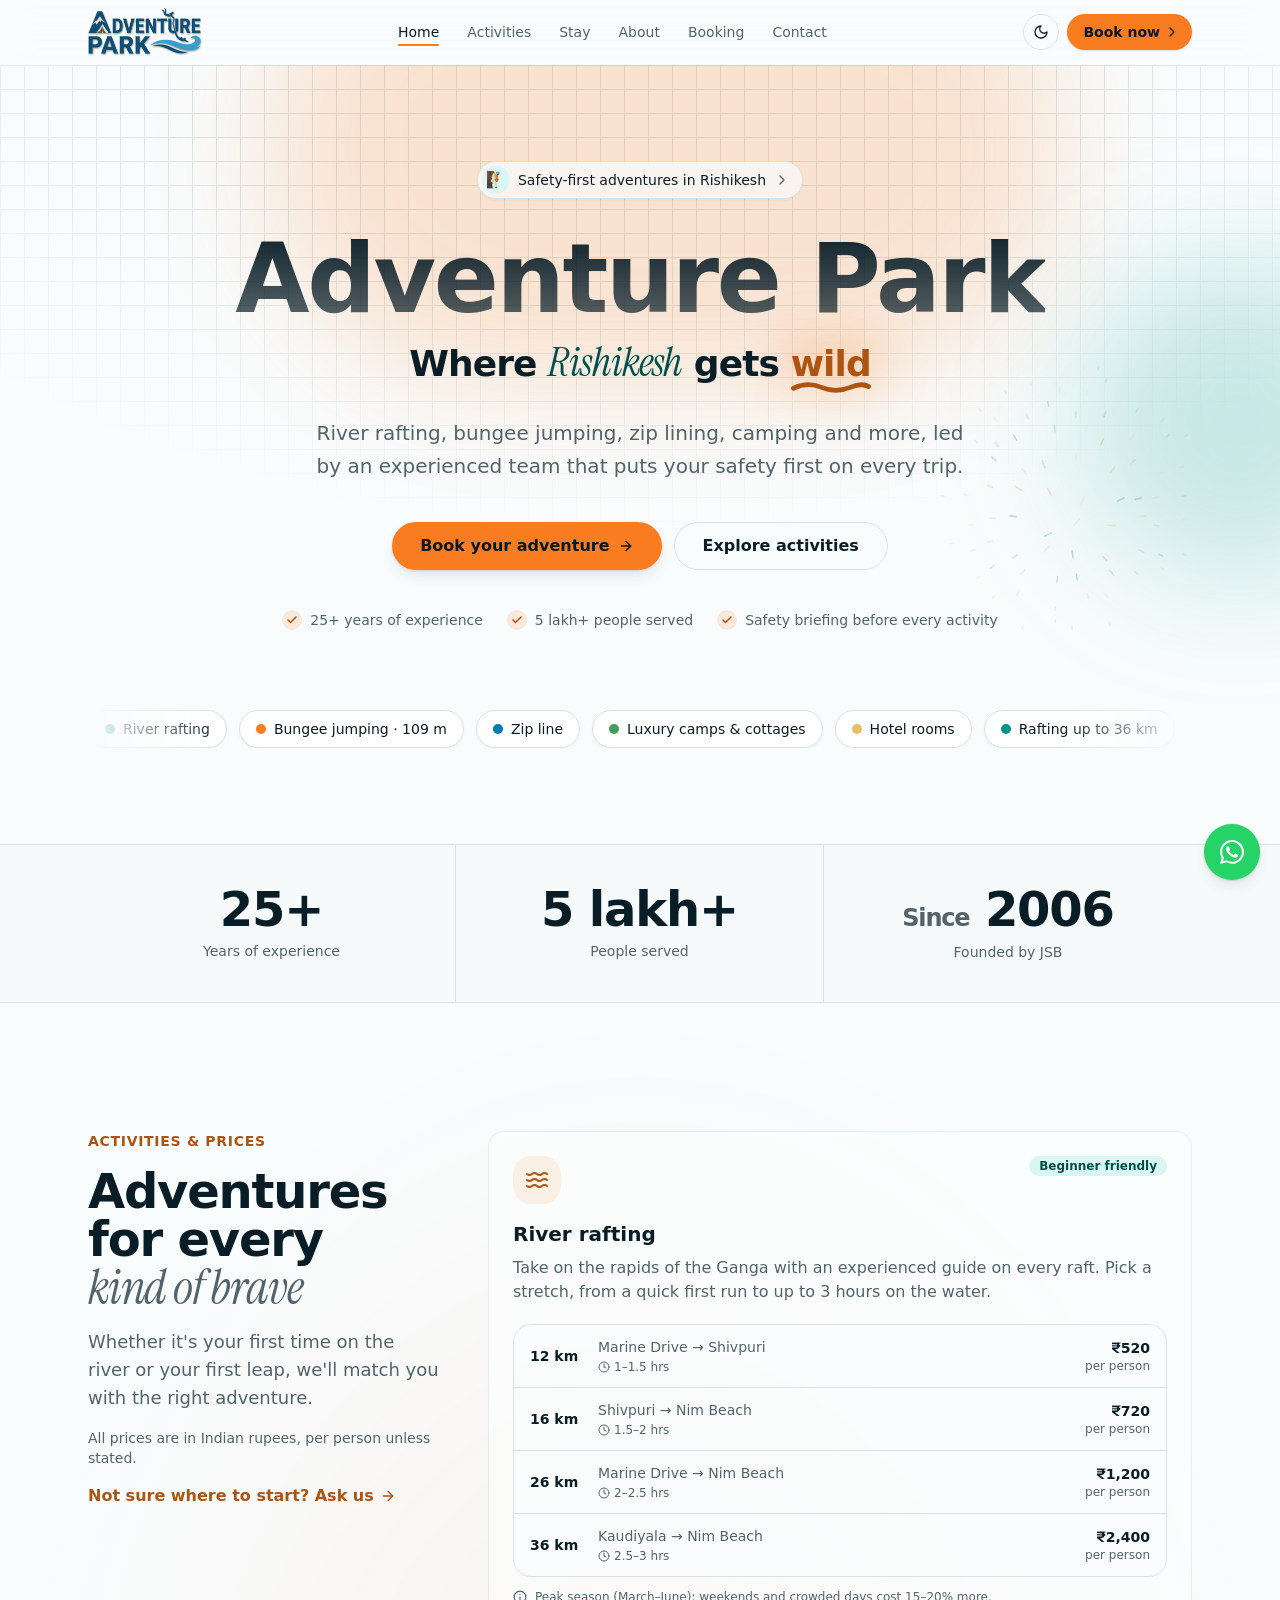
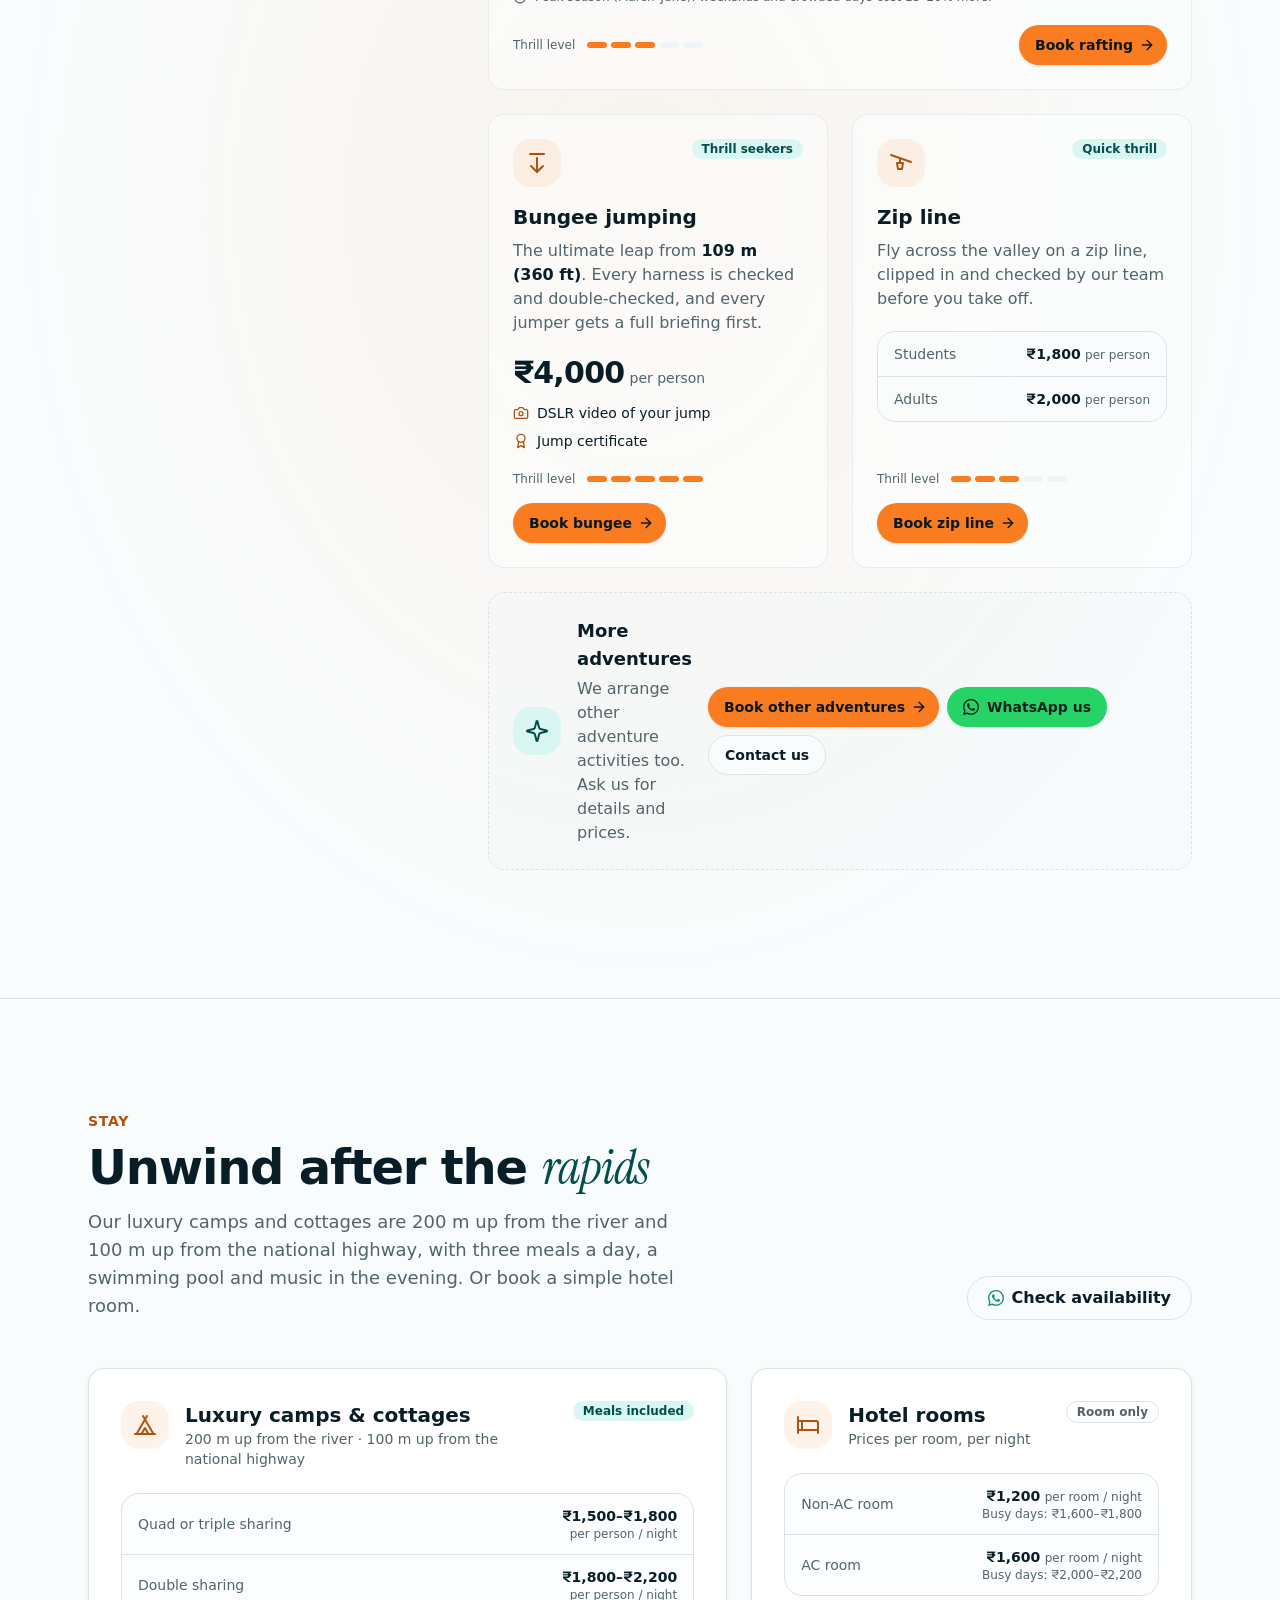
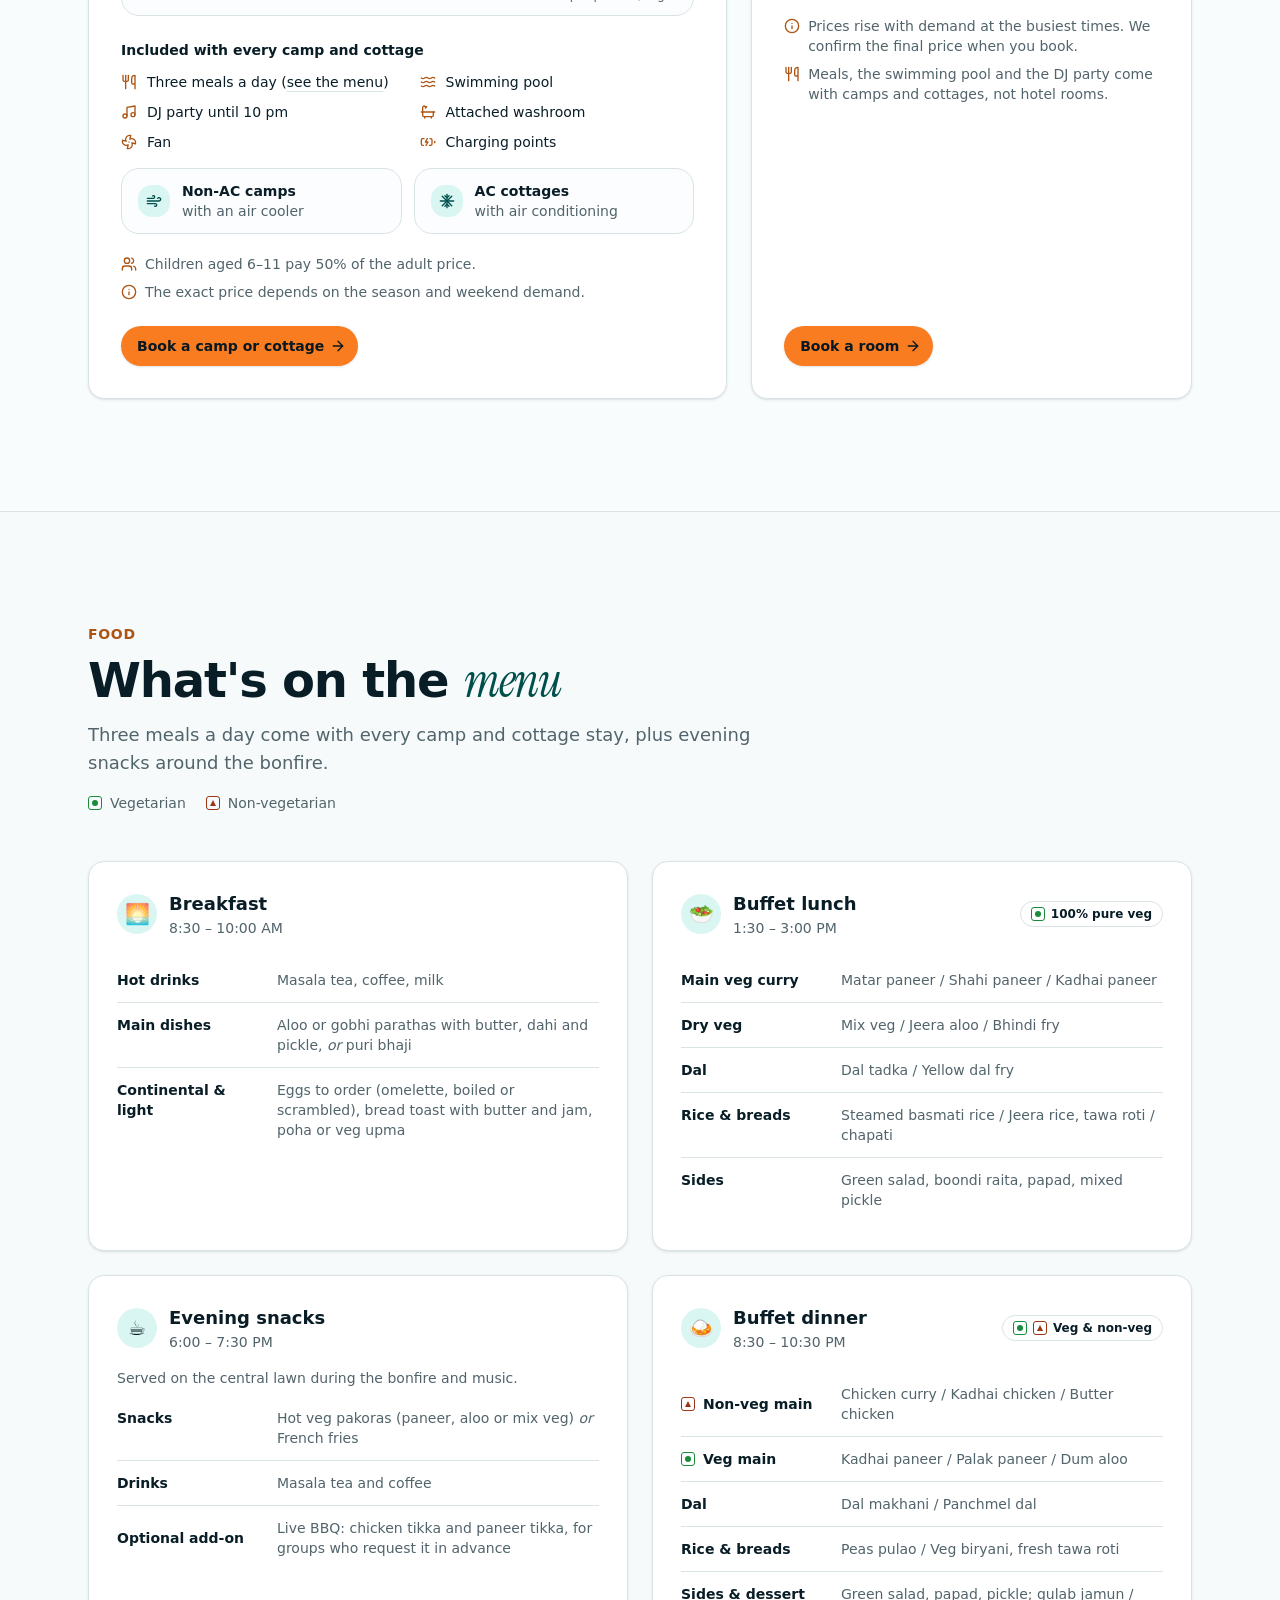
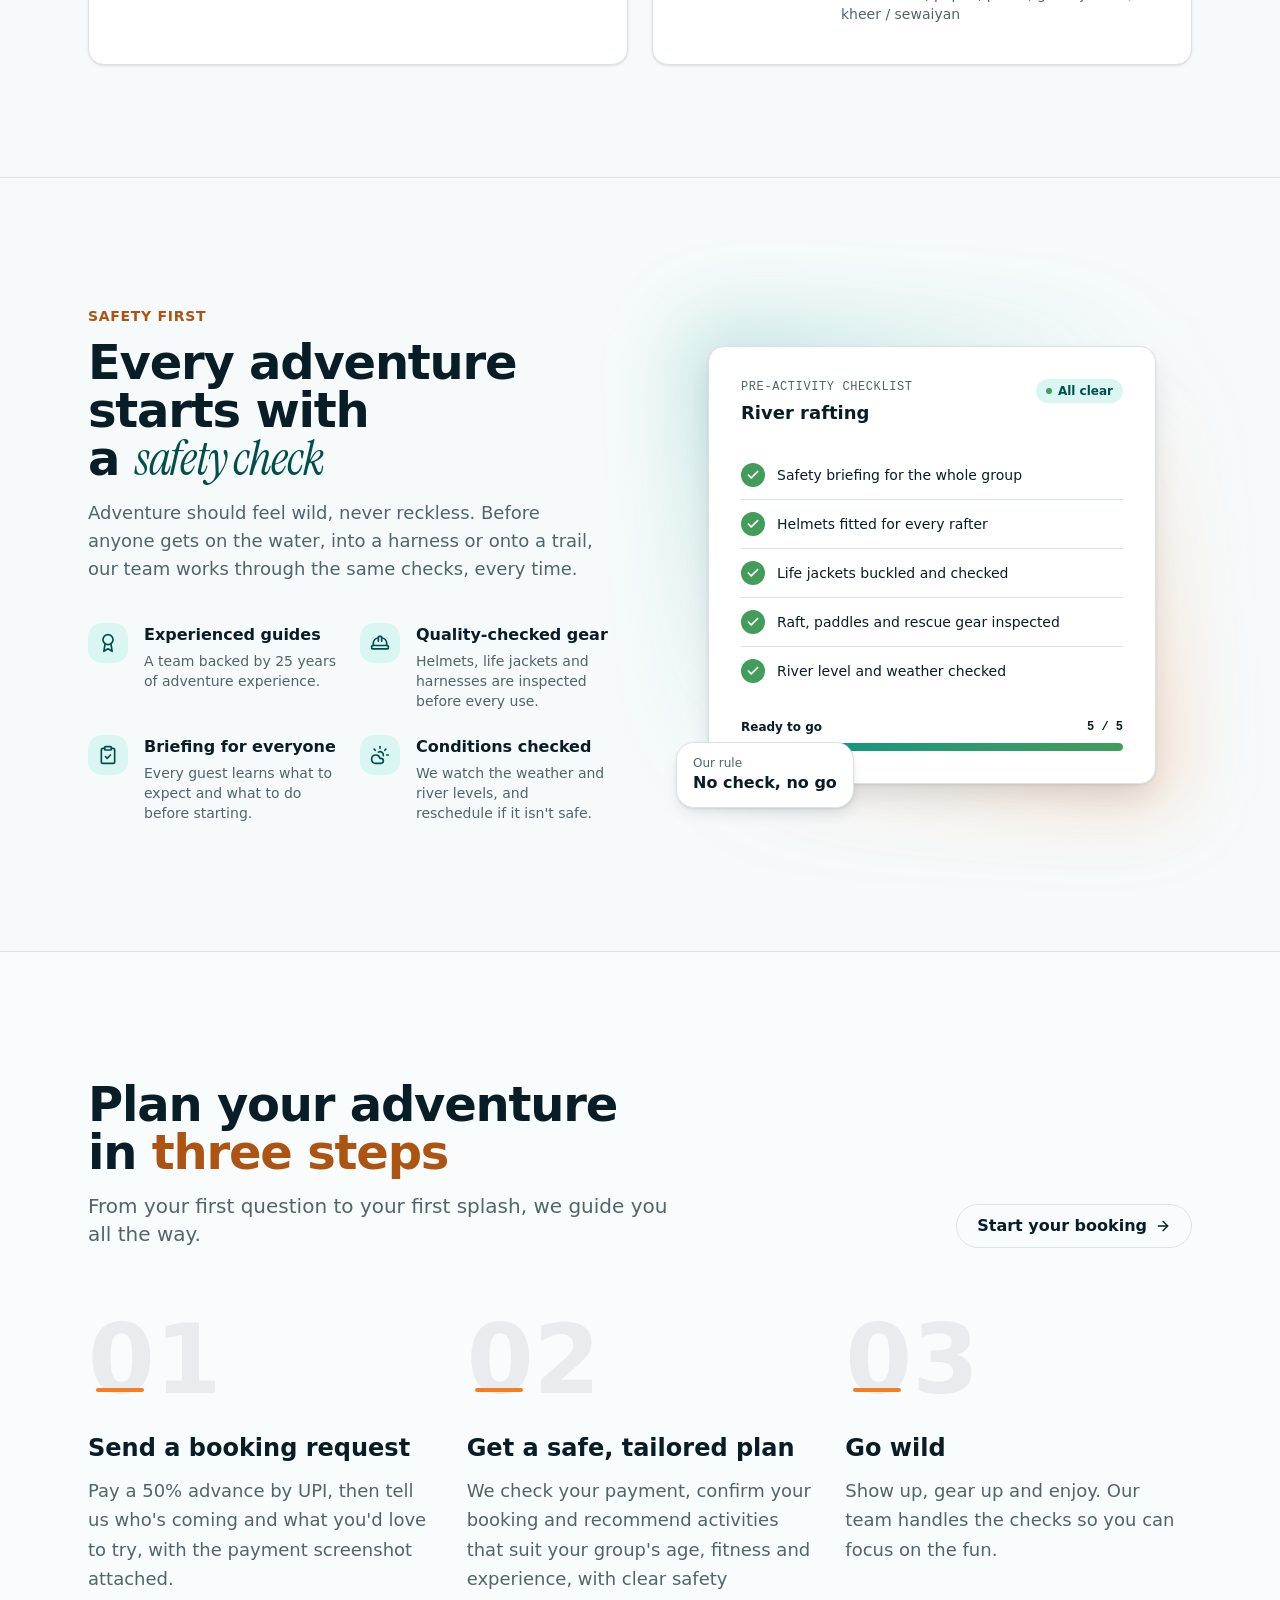
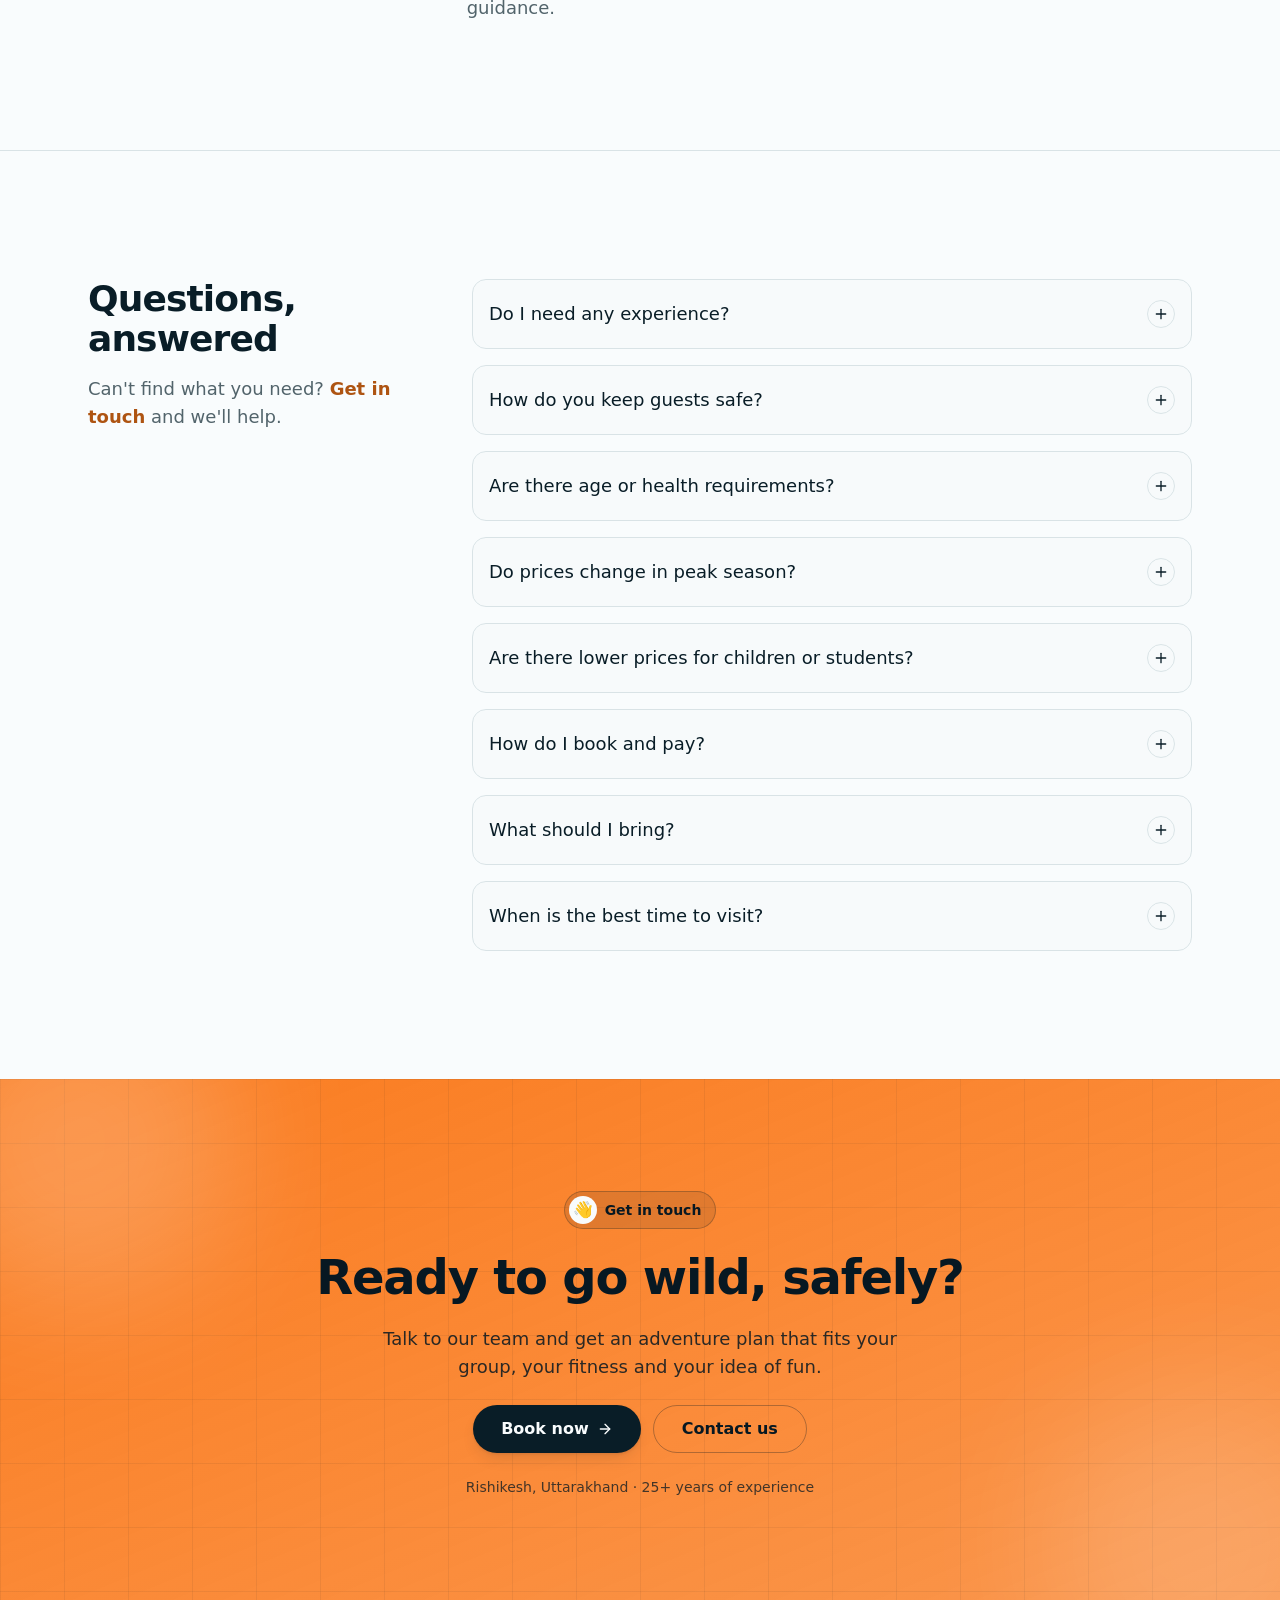
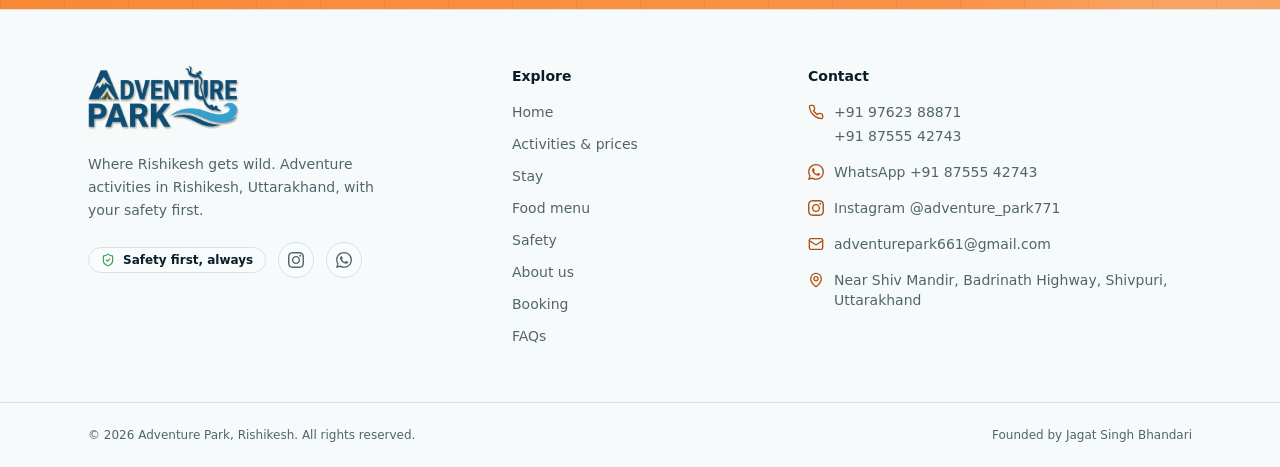
==== index.html @ 90bf96f1 "Require a payment screenshot with every booking request The owner wants the 50% advance paid before " ====
<!doctype html>
<html lang="en-IN" class="scroll-smooth scroll-pt-20">
<head>
  <meta charset="UTF-8" />
  <meta name="viewport" content="width=device-width, initial-scale=1.0, viewport-fit=cover" />
  <title>Adventure Park Rishikesh | Rafting, Bungee Jumping &amp; Camps</title>
  <meta name="description" content="River rafting from ₹520, 109 m bungee jumping and zip line in Rishikesh, plus luxury camps &amp; cottages in Shivpuri with meals. Safety first since 2006." />
  <link rel="canonical" href="https://adventureprk.netlify.app/" />
  <meta name="robots" content="index, follow, max-image-preview:large, max-snippet:-1, max-video-preview:-1" />
  <meta name="author" content="Adventure Park, Rishikesh" />
  <meta name="geo.region" content="IN-UT" />
  <meta name="geo.placename" content="Shivpuri, Rishikesh, Uttarakhand" />
  <!-- Link previews (WhatsApp, Facebook, X, LinkedIn…) -->
  <meta property="og:type" content="website" />
  <meta property="og:site_name" content="Adventure Park Rishikesh" />
  <meta property="og:locale" content="en_IN" />
  <meta property="og:title" content="Adventure Park Rishikesh | Rafting, Bungee Jumping &amp; Camps" />
  <meta property="og:description" content="River rafting from ₹520, 109 m bungee jumping and zip line in Rishikesh, plus luxury camps &amp; cottages in Shivpuri with meals. Safety first since 2006." />
  <meta property="og:url" content="https://adventureprk.netlify.app/" />
  <meta property="og:image" content="https://adventureprk.netlify.app/assets/og-image.png" />
  <meta property="og:image:width" content="1200" />
  <meta property="og:image:height" content="630" />
  <meta property="og:image:alt" content="Adventure Park — Where Rishikesh gets wild. River rafting, bungee jumping, zip line, camps &amp; cottages." />
  <meta name="twitter:card" content="summary_large_image" />
  <meta name="twitter:title" content="Adventure Park Rishikesh | Rafting, Bungee Jumping &amp; Camps" />
  <meta name="twitter:description" content="River rafting from ₹520, 109 m bungee jumping and zip line in Rishikesh, plus luxury camps &amp; cottages in Shivpuri with meals. Safety first since 2006." />
  <meta name="twitter:image" content="https://adventureprk.netlify.app/assets/og-image.png" />
  <link rel="manifest" href="site.webmanifest" />
  <meta name="theme-color" content="#f7fbfc" media="(prefers-color-scheme: light)" />
  <meta name="theme-color" content="#0b151c" media="(prefers-color-scheme: dark)" />
  <!-- Structured data (schema.org JSON-LD) for search engines and AI assistants -->
  <script type="application/ld+json">
{
  "@context": "https://schema.org",
  "@graph": [
    {
      "@type": [
        "SportsActivityLocation",
        "TouristAttraction"
      ],
      "@id": "https://adventureprk.netlify.app/#business",
      "name": "Adventure Park",
      "alternateName": [
        "Adventure Park Rishikesh",
        "Adventure Park Shivpuri"
      ],
      "slogan": "Where Rishikesh gets wild",
      "description": "Adventure activities and stays in Shivpuri, Rishikesh: river rafting on the Ganga (12–36 km), bungee jumping from 109 m, zip line, luxury camps & cottages with meals, and hotel rooms. Safety first, always.",
      "url": "https://adventureprk.netlify.app/",
      "logo": {
        "@type": "ImageObject",
        "url": "https://adventureprk.netlify.app/assets/logo.png",
        "width": 454,
        "height": 192
      },
      "image": [
        "https://adventureprk.netlify.app/assets/og-image.png",
        "https://adventureprk.netlify.app/assets/logo.png"
      ],
      "telephone": "+91-97623-88871",
      "email": "adventurepark661@gmail.com",
      "address": {
        "@type": "PostalAddress",
        "streetAddress": "Near Shiv Mandir, Badrinath Highway",
        "addressLocality": "Shivpuri, Rishikesh",
        "addressRegion": "Uttarakhand",
        "addressCountry": "IN"
      },
      "hasMap": "https://maps.app.goo.gl/CKrMGT2h8CRNrcmi6",
      "areaServed": {
        "@type": "City",
        "name": "Rishikesh",
        "containedInPlace": {
          "@type": "State",
          "name": "Uttarakhand"
        }
      },
      "sameAs": [
        "https://www.instagram.com/adventure_park771/"
      ],
      "founder": {
        "@id": "https://adventureprk.netlify.app/about.html#founder"
      },
      "foundingDate": "2006",
      "priceRange": "₹520–₹4,000",
      "currenciesAccepted": "INR",
      "paymentAccepted": "UPI (PhonePe, Google Pay, Paytm, BHIM or any UPI app)",
      "contactPoint": [
        {
          "@type": "ContactPoint",
          "telephone": "+91-97623-88871",
          "contactType": "customer service",
          "areaServed": "IN"
        },
        {
          "@type": "ContactPoint",
          "telephone": "+91-87555-42743",
          "contactType": "reservations",
          "areaServed": "IN",
          "description": "Phone and WhatsApp",
          "url": "https://wa.me/918755542743"
        }
      ],
      "knowsAbout": [
        "River rafting",
        "White-water rafting on the Ganga",
        "Bungee jumping",
        "Zip line",
        "Camping",
        "Adventure tourism in Rishikesh"
      ],
      "hasOfferCatalog": {
        "@type": "OfferCatalog",
        "name": "Adventure activities and stays (prices in INR)",
        "itemListElement": [
          {
            "@type": "Offer",
            "name": "River rafting – 12 km, Marine Drive to Shivpuri",
            "description": "About 1–1.5 hours on the Ganga with an experienced guide on every raft. Peak season (March–June): weekends and crowded days cost 15–20% more.",
            "priceCurrency": "INR",
            "url": "https://adventureprk.netlify.app/booking.html",
            "availability": "https://schema.org/InStock",
            "itemOffered": {
              "@type": "Service",
              "name": "River rafting – 12 km, Marine Drive to Shivpuri",
              "provider": {
                "@id": "https://adventureprk.netlify.app/#business"
              }
            },
            "price": "520",
            "priceSpecification": {
              "@type": "UnitPriceSpecification",
              "priceCurrency": "INR",
              "unitText": "per person",
              "price": "520"
            }
          },
          {
            "@type": "Offer",
            "name": "River rafting – 16 km, Shivpuri to Nim Beach",
            "description": "About 1.5–2 hours on the Ganga. Peak season (March–June): weekends and crowded days cost 15–20% more.",
            "priceCurrency": "INR",
            "url": "https://adventureprk.netlify.app/booking.html",
            "availability": "https://schema.org/InStock",
            "itemOffered": {
              "@type": "Service",
              "name": "River rafting – 16 km, Shivpuri to Nim Beach",
              "provider": {
                "@id": "https://adventureprk.netlify.app/#business"
              }
            },
            "price": "720",
            "priceSpecification": {
              "@type": "UnitPriceSpecification",
              "priceCurrency": "INR",
              "unitText": "per person",
              "price": "720"
            }
          },
          {
            "@type": "Offer",
            "name": "River rafting – 26 km, Marine Drive to Nim Beach",
            "description": "About 2–2.5 hours on the Ganga. Peak season (March–June): weekends and crowded days cost 15–20% more.",
            "priceCurrency": "INR",
            "url": "https://adventureprk.netlify.app/booking.html",
            "availability": "https://schema.org/InStock",
            "itemOffered": {
              "@type": "Service",
              "name": "River rafting – 26 km, Marine Drive to Nim Beach",
              "provider": {
                "@id": "https://adventureprk.netlify.app/#business"
              }
            },
            "price": "1200",
            "priceSpecification": {
              "@type": "UnitPriceSpecification",
              "priceCurrency": "INR",
              "unitText": "per person",
              "price": "1200"
            }
          },
          {
            "@type": "Offer",
            "name": "River rafting – 36 km, Kaudiyala to Nim Beach",
            "description": "About 2.5–3 hours on the Ganga. Peak season (March–June): weekends and crowded days cost 15–20% more.",
            "priceCurrency": "INR",
            "url": "https://adventureprk.netlify.app/booking.html",
            "availability": "https://schema.org/InStock",
            "itemOffered": {
              "@type": "Service",
              "name": "River rafting – 36 km, Kaudiyala to Nim Beach",
              "provider": {
                "@id": "https://adventureprk.netlify.app/#business"
              }
            },
            "price": "2400",
            "priceSpecification": {
              "@type": "UnitPriceSpecification",
              "priceCurrency": "INR",
              "unitText": "per person",
              "price": "2400"
            }
          },
          {
            "@type": "Offer",
            "name": "Bungee jumping – 109 m (360 ft)",
            "description": "Includes a DSLR video of the jump and a jump certificate. Full safety briefing first.",
            "priceCurrency": "INR",
            "url": "https://adventureprk.netlify.app/booking.html",
            "availability": "https://schema.org/InStock",
            "itemOffered": {
              "@type": "Service",
              "name": "Bungee jumping – 109 m (360 ft)",
              "provider": {
                "@id": "https://adventureprk.netlify.app/#business"
              }
            },
            "price": "4000",
            "priceSpecification": {
              "@type": "UnitPriceSpecification",
              "priceCurrency": "INR",
              "unitText": "per person",
              "price": "4000"
            }
          },
          {
            "@type": "Offer",
            "name": "Zip line – students",
            "description": "Zip line across the valley, clipped in and checked by the team.",
            "priceCurrency": "INR",
            "url": "https://adventureprk.netlify.app/booking.html",
            "availability": "https://schema.org/InStock",
            "itemOffered": {
              "@type": "Service",
              "name": "Zip line – students",
              "provider": {
                "@id": "https://adventureprk.netlify.app/#business"
              }
            },
            "price": "1800",
            "priceSpecification": {
              "@type": "UnitPriceSpecification",
              "priceCurrency": "INR",
              "unitText": "per person",
              "price": "1800"
            }
          },
          {
            "@type": "Offer",
            "name": "Zip line – adults",
            "description": "Zip line across the valley, clipped in and checked by the team.",
            "priceCurrency": "INR",
            "url": "https://adventureprk.netlify.app/booking.html",
            "availability": "https://schema.org/InStock",
            "itemOffered": {
              "@type": "Service",
              "name": "Zip line – adults",
              "provider": {
                "@id": "https://adventureprk.netlify.app/#business"
              }
            },
            "price": "2000",
            "priceSpecification": {
              "@type": "UnitPriceSpecification",
              "priceCurrency": "INR",
              "unitText": "per person",
              "price": "2000"
            }
          },
          {
            "@type": "Offer",
            "name": "Luxury camps & cottages – quad or triple sharing",
            "description": "Includes three meals a day, swimming pool and DJ party until 10 pm. Children aged 6–11 pay 50% of the adult price.",
            "priceCurrency": "INR",
            "url": "https://adventureprk.netlify.app/booking.html",
            "availability": "https://schema.org/InStock",
            "itemOffered": {
              "@type": "Service",
              "name": "Luxury camps & cottages – quad or triple sharing",
              "provider": {
                "@id": "https://adventureprk.netlify.app/#business"
              }
            },
            "priceSpecification": {
              "@type": "UnitPriceSpecification",
              "priceCurrency": "INR",
              "unitText": "per person per night",
              "minPrice": "1500",
              "maxPrice": "1800"
            }
          },
          {
            "@type": "Offer",
            "name": "Luxury camps & cottages – double sharing",
            "description": "Includes three meals a day, swimming pool and DJ party until 10 pm. Children aged 6–11 pay 50% of the adult price.",
            "priceCurrency": "INR",
            "url": "https://adventureprk.netlify.app/booking.html",
            "availability": "https://schema.org/InStock",
            "itemOffered": {
              "@type": "Service",
              "name": "Luxury camps & cottages – double sharing",
              "provider": {
                "@id": "https://adventureprk.netlify.app/#business"
              }
            },
            "priceSpecification": {
              "@type": "UnitPriceSpecification",
              "priceCurrency": "INR",
              "unitText": "per person per night",
              "minPrice": "1800",
              "maxPrice": "2200"
            }
          },
          {
            "@type": "Offer",
            "name": "Hotel room – non-AC",
            "description": "Room only. Busy days: ₹1,600–₹1,800 per room per night.",
            "priceCurrency": "INR",
            "url": "https://adventureprk.netlify.app/booking.html",
            "availability": "https://schema.org/InStock",
            "itemOffered": {
              "@type": "Service",
              "name": "Hotel room – non-AC",
              "provider": {
                "@id": "https://adventureprk.netlify.app/#business"
              }
            },
            "price": "1200",
            "priceSpecification": {
              "@type": "UnitPriceSpecification",
              "priceCurrency": "INR",
              "unitText": "per room per night",
              "price": "1200"
            }
          },
          {
            "@type": "Offer",
            "name": "Hotel room – AC",
            "description": "Room only. Busy days: ₹2,000–₹2,200 per room per night.",
            "priceCurrency": "INR",
            "url": "https://adventureprk.netlify.app/booking.html",
            "availability": "https://schema.org/InStock",
            "itemOffered": {
              "@type": "Service",
              "name": "Hotel room – AC",
              "provider": {
                "@id": "https://adventureprk.netlify.app/#business"
              }
            },
            "price": "1600",
            "priceSpecification": {
              "@type": "UnitPriceSpecification",
              "priceCurrency": "INR",
              "unitText": "per room per night",
              "price": "1600"
            }
          }
        ]
      },
      "subOrganization": {
        "@id": "https://adventureprk.netlify.app/#camps"
      }
    },
    {
      "@type": "WebSite",
      "@id": "https://adventureprk.netlify.app/#website",
      "url": "https://adventureprk.netlify.app/",
      "name": "Adventure Park Rishikesh",
      "alternateName": "Adventure Park",
      "inLanguage": "en-IN",
      "publisher": {
        "@id": "https://adventureprk.netlify.app/#business"
      }
    },
    {
      "@id": "https://adventureprk.netlify.app/#webpage",
      "url": "https://adventureprk.netlify.app/",
      "name": "Adventure Park Rishikesh | Rafting, Bungee Jumping & Camps",
      "description": "River rafting from ₹520, 109 m bungee jumping and zip line in Rishikesh, plus luxury camps & cottages in Shivpuri with meals. Safety first since 2006.",
      "inLanguage": "en-IN",
      "isPartOf": {
        "@id": "https://adventureprk.netlify.app/#website"
      },
      "about": {
        "@id": "https://adventureprk.netlify.app/#business"
      },
      "primaryImageOfPage": {
        "@type": "ImageObject",
        "url": "https://adventureprk.netlify.app/assets/og-image.png",
        "width": 1200,
        "height": 630
      },
      "dateModified": "2026-10-08",
      "@type": [
        "WebPage",
        "FAQPage"
      ],
      "mainEntity": [
        {
          "@type": "Question",
          "name": "Do I need any experience?",
          "acceptedAnswer": {
            "@type": "Answer",
            "text": "Not at all. Many of our activities are beginner friendly, and our team will recommend the right ones for you when you book."
          }
        },
        {
          "@type": "Question",
          "name": "How do you keep guests safe?",
          "acceptedAnswer": {
            "@type": "Answer",
            "text": "Every activity starts with a safety briefing, uses equipment that's inspected before each use and is led by experienced guides. If the weather or river conditions aren't safe, we reschedule."
          }
        },
        {
          "@type": "Question",
          "name": "Are there age or health requirements?",
          "acceptedAnswer": {
            "@type": "Answer",
            "text": "Some activities have age, weight or health requirements. Share your details when you book and we'll tell you what's suitable for everyone in your group."
          }
        },
        {
          "@type": "Question",
          "name": "Do prices change in peak season?",
          "acceptedAnswer": {
            "@type": "Answer",
            "text": "Yes. From March to June, rafting costs 15–20% more on weekends and crowded days, and camping and hotel prices rise with demand. We confirm the exact price when you book."
          }
        },
        {
          "@type": "Question",
          "name": "Are there lower prices for children or students?",
          "acceptedAnswer": {
            "@type": "Answer",
            "text": "Children aged 6–11 pay half the adult price for camping, and students pay ₹1,800 instead of ₹2,000 for the zip line."
          }
        },
        {
          "@type": "Question",
          "name": "How do I book and pay?",
          "acceptedAnswer": {
            "@type": "Answer",
            "text": "Pay a 50% advance by UPI first: scan the QR code on the Booking page with PhonePe, Google Pay, Paytm or any UPI app (UPI ID 8755542743@ybl, name M/S Adventure Park). Then send the booking form with the payment screenshot attached – requests without a payment screenshot are not accepted. We check your payment and confirm your booking, and the remaining 50% is paid at Adventure Park. Not sure of the exact price? Call or WhatsApp us before paying."
          }
        },
        {
          "@type": "Question",
          "name": "What should I bring?",
          "acceptedAnswer": {
            "@type": "Answer",
            "text": "Comfortable clothes, sturdy shoes, sunscreen and a change of clothes for water activities. We'll share a full list for your activities when you book."
          }
        },
        {
          "@type": "Question",
          "name": "When is the best time to visit?",
          "acceptedAnswer": {
            "@type": "Answer",
            "text": "It depends on the activity, as river activities are seasonal. Ask us when you book and we'll suggest the best dates for your trip."
          }
        }
      ]
    },
    {
      "@type": "Campground",
      "@id": "https://adventureprk.netlify.app/#camps",
      "name": "Adventure Park luxury camps & cottages",
      "description": "Luxury camps and cottages 200 m up from the river and 100 m up from the national highway in Shivpuri, Rishikesh. Non-AC camps have an air cooler; AC cottages have air conditioning. Three meals a day, swimming pool and DJ party until 10 pm included.",
      "url": "https://adventureprk.netlify.app/#stay",
      "parentOrganization": {
        "@id": "https://adventureprk.netlify.app/#business"
      },
      "address": {
        "@type": "PostalAddress",
        "streetAddress": "Near Shiv Mandir, Badrinath Highway",
        "addressLocality": "Shivpuri, Rishikesh",
        "addressRegion": "Uttarakhand",
        "addressCountry": "IN"
      },
      "hasMap": "https://maps.app.goo.gl/CKrMGT2h8CRNrcmi6",
      "telephone": "+91-87555-42743",
      "priceRange": "₹1,500–₹2,200 per person per night",
      "amenityFeature": [
        {
          "@type": "LocationFeatureSpecification",
          "name": "Three meals a day",
          "value": true
        },
        {
          "@type": "LocationFeatureSpecification",
          "name": "Swimming pool",
          "value": true
        },
        {
          "@type": "LocationFeatureSpecification",
          "name": "DJ party until 10 pm",
          "value": true
        },
        {
          "@type": "LocationFeatureSpecification",
          "name": "Attached washroom",
          "value": true
        },
        {
          "@type": "LocationFeatureSpecification",
          "name": "Fan",
          "value": true
        },
        {
          "@type": "LocationFeatureSpecification",
          "name": "Charging points",
          "value": true
        },
        {
          "@type": "LocationFeatureSpecification",
          "name": "Air cooler (non-AC camps)",
          "value": true
        },
        {
          "@type": "LocationFeatureSpecification",
          "name": "Air conditioning (AC cottages)",
          "value": true
        }
      ]
    },
    {
      "@type": "Menu",
      "@id": "https://adventureprk.netlify.app/#menu",
      "name": "Adventure Park camp menu",
      "inLanguage": "en-IN",
      "description": "Three meals a day plus evening snacks, included with every camp and cottage stay.",
      "url": "https://adventureprk.netlify.app/#food",
      "hasMenuSection": [
        {
          "@type": "MenuSection",
          "name": "Breakfast",
          "description": "Served 8:30 – 10:00 AM",
          "hasMenuItem": [
            {
              "@type": "MenuItem",
              "name": "Hot drinks",
              "description": "Masala tea, coffee, milk"
            },
            {
              "@type": "MenuItem",
              "name": "Main dishes",
              "description": "Aloo or gobhi parathas with butter, dahi and pickle, or puri bhaji"
            },
            {
              "@type": "MenuItem",
              "name": "Continental & light",
              "description": "Eggs to order (omelette, boiled or scrambled), bread toast with butter and jam, poha or veg upma"
            }
          ]
        },
        {
          "@type": "MenuSection",
          "name": "Buffet lunch",
          "description": "Served 1:30 – 3:00 PM · 100% pure vegetarian",
          "hasMenuItem": [
            {
              "@type": "MenuItem",
              "name": "Main veg curry",
              "description": "Matar paneer / Shahi paneer / Kadhai paneer",
              "suitableForDiet": "https://schema.org/VegetarianDiet"
            },
            {
              "@type": "MenuItem",
              "name": "Dry veg",
              "description": "Mix veg / Jeera aloo / Bhindi fry",
              "suitableForDiet": "https://schema.org/VegetarianDiet"
            },
            {
              "@type": "MenuItem",
              "name": "Dal",
              "description": "Dal tadka / Yellow dal fry",
              "suitableForDiet": "https://schema.org/VegetarianDiet"
            },
            {
              "@type": "MenuItem",
              "name": "Rice & breads",
              "description": "Steamed basmati rice / Jeera rice, tawa roti / chapati",
              "suitableForDiet": "https://schema.org/VegetarianDiet"
            },
            {
              "@type": "MenuItem",
              "name": "Sides",
              "description": "Green salad, boondi raita, papad, mixed pickle",
              "suitableForDiet": "https://schema.org/VegetarianDiet"
            }
          ]
        },
        {
          "@type": "MenuSection",
          "name": "Evening snacks",
          "description": "Served 6:00 – 7:30 PM",
          "hasMenuItem": [
            {
              "@type": "MenuItem",
              "name": "Snacks",
              "description": "Hot veg pakoras (paneer, aloo or mix veg) or French fries"
            },
            {
              "@type": "MenuItem",
              "name": "Drinks",
              "description": "Masala tea and coffee"
            },
            {
              "@type": "MenuItem",
              "name": "Optional add-on",
              "description": "Live BBQ: chicken tikka and paneer tikka, for groups who request it in advance"
            }
          ]
        },
        {
          "@type": "MenuSection",
          "name": "Buffet dinner",
          "description": "Served 8:30 – 10:30 PM",
          "hasMenuItem": [
            {
              "@type": "MenuItem",
              "name": "Non-veg main",
              "description": "Chicken curry / Kadhai chicken / Butter chicken"
            },
            {
              "@type": "MenuItem",
              "name": "Veg main",
              "description": "Kadhai paneer / Palak paneer / Dum aloo",
              "suitableForDiet": "https://schema.org/VegetarianDiet"
            },
            {
              "@type": "MenuItem",
              "name": "Dal",
              "description": "Dal makhani / Panchmel dal"
            },
            {
              "@type": "MenuItem",
              "name": "Rice & breads",
              "description": "Peas pulao / Veg biryani, fresh tawa roti"
            },
            {
              "@type": "MenuItem",
              "name": "Sides & dessert",
              "description": "Green salad, papad, pickle; gulab jamun / kheer / sewaiyan"
            }
          ]
        }
      ]
    }
  ]
}
  </script>
  <link rel="icon" href="favicon.ico" sizes="any" />
  <link rel="icon" href="assets/icon-192.png" type="image/png" sizes="192x192" />
  <link rel="apple-touch-icon" href="assets/apple-touch-icon.png" />

  <!-- Main font, fetched early so text appears in it straight away -->
  <link rel="preload" href="assets/fonts/plus-jakarta-sans-latin.woff2" as="font" type="font/woff2" crossorigin />
  <!-- Theme colours (tweakcn format) -->
  <link rel="stylesheet" href="assets/theme.css" />
  <!-- Styles and fonts: Tailwind CSS v4, built from assets/tailwind.css -->
  <link rel="stylesheet" href="assets/styles.css" />
  <!-- Light/dark mode, set before the page paints -->
  <script src="assets/head.js"></script>
</head>
<body class="min-h-screen overflow-x-clip antialiased">

  <a href="#main" class="sr-only z-[60] rounded-md bg-primary px-4 py-2 font-semibold text-primary-foreground focus:not-sr-only focus:fixed focus:left-4 focus:top-4">Skip to content</a>

  <!-- ============ HEADER ============ -->
  <header data-header class="sticky top-[env(safe-area-inset-top,0px)] z-50 w-full border-b border-transparent backdrop-blur-lg transition duration-300 data-scrolled:border-border/60 data-scrolled:bg-background/80 data-scrolled:shadow-sm data-menu:border-border/60 data-menu:bg-background data-menu:shadow-none">
    <div class="mx-auto flex h-16 max-w-6xl items-center justify-between gap-4 px-4 md:px-6">
      <a href="index.html" class="group flex shrink-0 items-center rounded-lg transition dark:bg-foreground dark:px-2 dark:py-1">
        <img src="assets/logo.png" alt="Adventure Park" width="454" height="192" class="h-11 w-auto transition duration-300 group-hover:scale-[1.03] sm:h-12" />
      </a>

      <nav aria-label="Main" class="hidden items-center gap-1 lg:flex">
        <a href="index.html" aria-current="page" class="relative rounded-md px-3 py-2 text-sm font-medium transition-colors after:absolute after:inset-x-3 after:bottom-1 after:h-0.5 after:origin-left after:rounded-full after:bg-primary after:transition-transform after:duration-300 text-foreground after:scale-x-100">Home</a>
        <a href="index.html#activities" class="relative rounded-md px-3 py-2 text-sm font-medium transition-colors after:absolute after:inset-x-3 after:bottom-1 after:h-0.5 after:origin-left after:rounded-full after:bg-primary after:transition-transform after:duration-300 text-muted-foreground hover:text-foreground after:scale-x-0 hover:after:scale-x-100">Activities</a>
        <a href="index.html#stay" class="relative rounded-md px-3 py-2 text-sm font-medium transition-colors after:absolute after:inset-x-3 after:bottom-1 after:h-0.5 after:origin-left after:rounded-full after:bg-primary after:transition-transform after:duration-300 text-muted-foreground hover:text-foreground after:scale-x-0 hover:after:scale-x-100">Stay</a>
        <a href="about.html" class="relative rounded-md px-3 py-2 text-sm font-medium transition-colors after:absolute after:inset-x-3 after:bottom-1 after:h-0.5 after:origin-left after:rounded-full after:bg-primary after:transition-transform after:duration-300 text-muted-foreground hover:text-foreground after:scale-x-0 hover:after:scale-x-100">About</a>
        <a href="booking.html" class="relative rounded-md px-3 py-2 text-sm font-medium transition-colors after:absolute after:inset-x-3 after:bottom-1 after:h-0.5 after:origin-left after:rounded-full after:bg-primary after:transition-transform after:duration-300 text-muted-foreground hover:text-foreground after:scale-x-0 hover:after:scale-x-100">Booking</a>
        <a href="contact.html" class="relative rounded-md px-3 py-2 text-sm font-medium transition-colors after:absolute after:inset-x-3 after:bottom-1 after:h-0.5 after:origin-left after:rounded-full after:bg-primary after:transition-transform after:duration-300 text-muted-foreground hover:text-foreground after:scale-x-0 hover:after:scale-x-100">Contact</a>
      </nav>

      <div class="flex items-center gap-2">
        <button type="button" data-theme-toggle aria-label="Switch between light and dark mode" class="relative grid size-9 place-items-center rounded-full border bg-background/60 transition hover:scale-105 hover:bg-accent">
          <svg aria-hidden="true" xmlns="http://www.w3.org/2000/svg" viewBox="0 0 24 24" fill="none" stroke="currentColor" stroke-width="2" stroke-linecap="round" stroke-linejoin="round" class="absolute size-4 rotate-90 scale-0 transition duration-300 dark:rotate-0 dark:scale-100"><circle cx="12" cy="12" r="4"/><path d="M12 2v2"/><path d="M12 20v2"/><path d="m4.93 4.93 1.41 1.41"/><path d="m17.66 17.66 1.41 1.41"/><path d="M2 12h2"/><path d="M20 12h2"/><path d="m6.34 17.66-1.41 1.41"/><path d="m19.07 4.93-1.41 1.41"/></svg>
          <svg aria-hidden="true" xmlns="http://www.w3.org/2000/svg" viewBox="0 0 24 24" fill="none" stroke="currentColor" stroke-width="2" stroke-linecap="round" stroke-linejoin="round" class="absolute size-4 rotate-0 scale-100 transition duration-300 dark:-rotate-90 dark:scale-0"><path d="M12 3a6 6 0 0 0 9 9 9 9 0 1 1-9-9Z"/></svg>
        </button>
        <a href="booking.html" class="group hidden h-9 items-center gap-1 rounded-full bg-primary pl-4 pr-3 text-sm font-semibold text-primary-foreground shadow-sm transition hover:scale-[1.03] hover:shadow-md sm:inline-flex">
          Book now
          <svg aria-hidden="true" xmlns="http://www.w3.org/2000/svg" viewBox="0 0 24 24" fill="none" stroke="currentColor" stroke-width="2" stroke-linecap="round" stroke-linejoin="round" class="size-4 transition-transform group-hover:translate-x-0.5"><path d="m9 18 6-6-6-6"/></svg>
        </a>
        <button id="menu-btn" type="button" aria-expanded="false" aria-controls="mobile-menu" aria-label="Menu" class="group grid size-9 place-items-center rounded-full border bg-background/60 transition active:scale-90 lg:hidden">
          <svg aria-hidden="true" xmlns="http://www.w3.org/2000/svg" viewBox="0 0 24 24" fill="none" stroke="currentColor" stroke-width="2" stroke-linecap="round" stroke-linejoin="round" class="size-4 group-aria-expanded:hidden"><path d="M4 6h16"/><path d="M4 12h16"/><path d="M4 18h16"/></svg>
          <svg aria-hidden="true" xmlns="http://www.w3.org/2000/svg" viewBox="0 0 24 24" fill="none" stroke="currentColor" stroke-width="2" stroke-linecap="round" stroke-linejoin="round" class="hidden size-4 group-aria-expanded:block"><path d="M18 6 6 18"/><path d="m6 6 12 12"/></svg>
        </button>
      </div>
    </div>

  </header>

  <!-- Mobile menu: full screen below the header (kept outside the header, whose blur would confine it) -->
  <div id="mobile-menu" class="group invisible fixed inset-x-0 bottom-0 top-[calc(4rem+env(safe-area-inset-top,0px))] z-40 overflow-y-auto overscroll-contain bg-background opacity-0 transition-[opacity,visibility] duration-300 data-open:visible data-open:opacity-100 lg:hidden">
    <div aria-hidden="true" class="pointer-events-none absolute inset-0 -z-10 bg-grid [mask-image:radial-gradient(ellipse_90%_55%_at_50%_0%,#000_35%,transparent_100%)]"></div>
    <div aria-hidden="true" class="pointer-events-none absolute -top-24 left-1/2 -z-10 h-72 w-[36rem] max-w-[160vw] -translate-x-1/2 rounded-full bg-primary/15 blur-3xl"></div>
    <nav aria-label="Mobile" class="mx-auto flex min-h-full max-w-6xl flex-col px-4 pb-[calc(2rem+env(safe-area-inset-bottom,0px))] pt-4 md:px-6">
      <ul>
          <li><a href="index.html" aria-current="page" class="[--i:0] group/link flex -translate-x-6 items-center justify-between gap-4 border-b py-4 text-3xl font-bold tracking-tight opacity-0 transition duration-500 [transition-delay:calc(var(--i)*60ms+60ms)] group-data-open:translate-x-0 group-data-open:opacity-100 text-primary-ink"><span class="flex items-center gap-3">Home<span class="size-2 rounded-full bg-primary" aria-hidden="true"></span></span><svg aria-hidden="true" xmlns="http://www.w3.org/2000/svg" viewBox="0 0 24 24" fill="none" stroke="currentColor" stroke-width="2" stroke-linecap="round" stroke-linejoin="round" class="size-6 shrink-0 text-muted-foreground transition-transform duration-300 group-hover/link:translate-x-1 group-hover/link:text-primary-ink"><path d="M5 12h14"/><path d="m12 5 7 7-7 7"/></svg></a></li>
          <li><a href="index.html#activities" class="[--i:1] group/link flex -translate-x-6 items-center justify-between gap-4 border-b py-4 text-3xl font-bold tracking-tight opacity-0 transition duration-500 [transition-delay:calc(var(--i)*60ms+60ms)] group-data-open:translate-x-0 group-data-open:opacity-100 hover:text-primary-ink"><span class="flex items-center gap-3">Activities</span><svg aria-hidden="true" xmlns="http://www.w3.org/2000/svg" viewBox="0 0 24 24" fill="none" stroke="currentColor" stroke-width="2" stroke-linecap="round" stroke-linejoin="round" class="size-6 shrink-0 text-muted-foreground transition-transform duration-300 group-hover/link:translate-x-1 group-hover/link:text-primary-ink"><path d="M5 12h14"/><path d="m12 5 7 7-7 7"/></svg></a></li>
          <li><a href="index.html#stay" class="[--i:2] group/link flex -translate-x-6 items-center justify-between gap-4 border-b py-4 text-3xl font-bold tracking-tight opacity-0 transition duration-500 [transition-delay:calc(var(--i)*60ms+60ms)] group-data-open:translate-x-0 group-data-open:opacity-100 hover:text-primary-ink"><span class="flex items-center gap-3">Stay</span><svg aria-hidden="true" xmlns="http://www.w3.org/2000/svg" viewBox="0 0 24 24" fill="none" stroke="currentColor" stroke-width="2" stroke-linecap="round" stroke-linejoin="round" class="size-6 shrink-0 text-muted-foreground transition-transform duration-300 group-hover/link:translate-x-1 group-hover/link:text-primary-ink"><path d="M5 12h14"/><path d="m12 5 7 7-7 7"/></svg></a></li>
          <li><a href="about.html" class="[--i:3] group/link flex -translate-x-6 items-center justify-between gap-4 border-b py-4 text-3xl font-bold tracking-tight opacity-0 transition duration-500 [transition-delay:calc(var(--i)*60ms+60ms)] group-data-open:translate-x-0 group-data-open:opacity-100 hover:text-primary-ink"><span class="flex items-center gap-3">About</span><svg aria-hidden="true" xmlns="http://www.w3.org/2000/svg" viewBox="0 0 24 24" fill="none" stroke="currentColor" stroke-width="2" stroke-linecap="round" stroke-linejoin="round" class="size-6 shrink-0 text-muted-foreground transition-transform duration-300 group-hover/link:translate-x-1 group-hover/link:text-primary-ink"><path d="M5 12h14"/><path d="m12 5 7 7-7 7"/></svg></a></li>
          <li><a href="booking.html" class="[--i:4] group/link flex -translate-x-6 items-center justify-between gap-4 border-b py-4 text-3xl font-bold tracking-tight opacity-0 transition duration-500 [transition-delay:calc(var(--i)*60ms+60ms)] group-data-open:translate-x-0 group-data-open:opacity-100 hover:text-primary-ink"><span class="flex items-center gap-3">Booking</span><svg aria-hidden="true" xmlns="http://www.w3.org/2000/svg" viewBox="0 0 24 24" fill="none" stroke="currentColor" stroke-width="2" stroke-linecap="round" stroke-linejoin="round" class="size-6 shrink-0 text-muted-foreground transition-transform duration-300 group-hover/link:translate-x-1 group-hover/link:text-primary-ink"><path d="M5 12h14"/><path d="m12 5 7 7-7 7"/></svg></a></li>
          <li><a href="contact.html" class="[--i:5] group/link flex -translate-x-6 items-center justify-between gap-4 border-b py-4 text-3xl font-bold tracking-tight opacity-0 transition duration-500 [transition-delay:calc(var(--i)*60ms+60ms)] group-data-open:translate-x-0 group-data-open:opacity-100 hover:text-primary-ink"><span class="flex items-center gap-3">Contact</span><svg aria-hidden="true" xmlns="http://www.w3.org/2000/svg" viewBox="0 0 24 24" fill="none" stroke="currentColor" stroke-width="2" stroke-linecap="round" stroke-linejoin="round" class="size-6 shrink-0 text-muted-foreground transition-transform duration-300 group-hover/link:translate-x-1 group-hover/link:text-primary-ink"><path d="M5 12h14"/><path d="m12 5 7 7-7 7"/></svg></a></li>
      </ul>
      <div class="mt-auto translate-y-4 pt-10 opacity-0 transition duration-500 [transition-delay:380ms] group-data-open:translate-y-0 group-data-open:opacity-100">
        <a href="booking.html" class="group/cta flex h-14 items-center justify-center gap-2 rounded-full bg-primary text-lg font-semibold text-primary-foreground shadow-lg transition active:scale-[0.98]">
          Book now <svg aria-hidden="true" xmlns="http://www.w3.org/2000/svg" viewBox="0 0 24 24" fill="none" stroke="currentColor" stroke-width="2" stroke-linecap="round" stroke-linejoin="round" class="size-5 transition-transform group-hover/cta:translate-x-0.5"><path d="M5 12h14"/><path d="m12 5 7 7-7 7"/></svg>
        </a>
        <div class="mt-8 grid gap-3 text-sm text-muted-foreground">
          <p class="flex items-center gap-2.5"><svg aria-hidden="true" xmlns="http://www.w3.org/2000/svg" viewBox="0 0 24 24" fill="none" stroke="currentColor" stroke-width="2" stroke-linecap="round" stroke-linejoin="round" class="size-4 shrink-0 text-primary-ink"><path d="M22 16.92v3a2 2 0 0 1-2.18 2 19.79 19.79 0 0 1-8.63-3.07 19.5 19.5 0 0 1-6-6 19.79 19.79 0 0 1-3.07-8.67A2 2 0 0 1 4.11 2h3a2 2 0 0 1 2 1.72 12.84 12.84 0 0 0 .7 2.81 2 2 0 0 1-.45 2.11L8.09 9.91a16 16 0 0 0 6 6l1.27-1.27a2 2 0 0 1 2.11-.45 12.84 12.84 0 0 0 2.81.7A2 2 0 0 1 22 16.92z"/></svg>
            <a href="tel:+919762388871" class="font-medium text-foreground">+91 97623 88871</a><span aria-hidden="true">·</span><a href="tel:+918755542743" class="font-medium text-foreground">+91 87555 42743</a></p>
          <p class="flex items-center gap-2.5"><svg aria-hidden="true" xmlns="http://www.w3.org/2000/svg" viewBox="0 0 24 24" fill="none" stroke="currentColor" stroke-width="2" stroke-linecap="round" stroke-linejoin="round" class="size-4 shrink-0 text-primary-ink"><rect width="20" height="16" x="2" y="4" rx="2"/><path d="m22 7-8.97 5.7a1.94 1.94 0 0 1-2.06 0L2 7"/></svg>
            <a href="mailto:adventurepark661@gmail.com" class="break-all font-medium text-foreground">adventurepark661@gmail.com</a></p>
          <p class="flex items-center gap-2.5"><svg aria-hidden="true" xmlns="http://www.w3.org/2000/svg" viewBox="0 0 24 24" fill="none" stroke="currentColor" stroke-width="2" stroke-linecap="round" stroke-linejoin="round" class="size-4 shrink-0 text-primary-ink"><path d="M20 10c0 4.993-5.539 10.193-7.399 11.799a1 1 0 0 1-1.202 0C9.539 20.193 4 14.993 4 10a8 8 0 0 1 16 0"/><circle cx="12" cy="10" r="3"/></svg>
            <a href="https://maps.app.goo.gl/CKrMGT2h8CRNrcmi6" target="_blank" rel="noopener" class="font-medium text-foreground">Shivpuri, Badrinath Highway, Uttarakhand</a></p>
          <p class="flex items-center gap-2.5"><svg aria-hidden="true" xmlns="http://www.w3.org/2000/svg" viewBox="0 0 24 24" fill="currentColor" class="size-4 shrink-0 text-primary-ink"><path d="M7.0301.084c-1.2768.0602-2.1487.264-2.911.5634-.7888.3075-1.4575.72-2.1228 1.3877-.6652.6677-1.075 1.3368-1.3802 2.127-.2954.7638-.4956 1.6365-.552 2.914-.0564 1.2775-.0689 1.6882-.0626 4.947.0062 3.2586.0206 3.6671.0825 4.9473.061 1.2765.264 2.1482.5635 2.9107.308.7889.72 1.4573 1.388 2.1228.6679.6655 1.3365 1.0743 2.1285 1.38.7632.295 1.6361.4961 2.9134.552 1.2773.056 1.6884.069 4.9462.0627 3.2578-.0062 3.668-.0207 4.9478-.0814 1.28-.0607 2.147-.2652 2.9098-.5633.7889-.3086 1.4578-.72 2.1228-1.3881.665-.6682 1.0745-1.3378 1.3795-2.1284.2957-.7632.4966-1.636.552-2.9124.056-1.2809.0692-1.6898.063-4.948-.0063-3.2583-.021-3.6668-.0817-4.9465-.0607-1.2797-.264-2.1487-.5633-2.9117-.3084-.7889-.72-1.4568-1.3876-2.1228C21.2982 1.33 20.628.9208 19.8378.6165 19.074.321 18.2017.1197 16.9244.0645 15.6471.0093 15.236-.005 11.977.0014 8.718.0076 8.31.0215 7.0301.0839m.1402 21.6932c-1.17-.0509-1.8053-.2453-2.2287-.408-.5606-.216-.96-.4771-1.3819-.895-.422-.4178-.6811-.8186-.9-1.378-.1644-.4234-.3624-1.058-.4171-2.228-.0595-1.2645-.072-1.6442-.079-4.848-.007-3.2037.0053-3.583.0607-4.848.05-1.169.2456-1.805.408-2.2282.216-.5613.4762-.96.895-1.3816.4188-.4217.8184-.6814 1.3783-.9003.423-.1651 1.0575-.3614 2.227-.4171 1.2655-.06 1.6447-.072 4.848-.079 3.2033-.007 3.5835.005 4.8495.0608 1.169.0508 1.8053.2445 2.228.408.5608.216.96.4754 1.3816.895.4217.4194.6816.8176.9005 1.3787.1653.4217.3617 1.056.4169 2.2263.0602 1.2655.0739 1.645.0796 4.848.0058 3.203-.0055 3.5834-.061 4.848-.051 1.17-.245 1.8055-.408 2.2294-.216.5604-.4763.96-.8954 1.3814-.419.4215-.8181.6811-1.3783.9-.4224.1649-1.0577.3617-2.2262.4174-1.2656.0595-1.6448.072-4.8493.079-3.2045.007-3.5825-.006-4.848-.0608M16.953 5.5864A1.44 1.44 0 1 0 18.39 4.144a1.44 1.44 0 0 0-1.437 1.4424M5.8385 12.012c.0067 3.4032 2.7706 6.1557 6.173 6.1493 3.4026-.0065 6.157-2.7701 6.1506-6.1733-.0065-3.4032-2.771-6.1565-6.174-6.1498-3.403.0067-6.156 2.771-6.1496 6.1738M8 12.0077a4 4 0 1 1 4.008 3.9921A3.9996 3.9996 0 0 1 8 12.0077"/></svg>
            <a href="https://www.instagram.com/adventure_park771/" target="_blank" rel="noopener" class="font-medium text-foreground">@adventure_park771</a></p>
        </div>
      </div>
    </nav>
  </div>

  <main id="main">

    <!-- ============ HERO ============ -->
    <section data-hero class="relative isolate overflow-hidden">
      <div aria-hidden="true" class="absolute inset-0 -z-10 bg-grid [mask-image:radial-gradient(ellipse_70%_60%_at_50%_0%,#000_50%,transparent_100%)]"></div>
      <!-- Hover effects (assets/hero-fx.js): the glow drifts toward the pointer, dashes gather around it -->
      <div data-hero-glow aria-hidden="true" class="pointer-events-none absolute inset-0 -z-10 transition-transform duration-[1400ms] ease-out will-change-transform [transform:translate3d(var(--gx,0px),var(--gy,0px),0)]">
        <div class="absolute -top-40 left-1/2 h-[30rem] w-[50rem] max-w-[150vw] -translate-x-1/2 rounded-full bg-primary/20 blur-3xl"></div>
        <div class="absolute -right-24 top-48 size-80 rounded-full bg-chart-2/20 blur-3xl"></div>
      </div>
      <canvas data-hero-canvas aria-hidden="true" class="pointer-events-none absolute inset-0 -z-10 size-full"></canvas>

      <div class="mx-auto max-w-6xl px-4 pb-14 pt-14 text-center md:px-6 md:pb-20 md:pt-24">
        <a href="#safety" data-speed-scope class="group inline-flex animate-fade-up items-center gap-2 rounded-full border bg-background/70 py-1 pl-1 pr-3 text-sm font-medium shadow-xs backdrop-blur transition hover:bg-accent hover:text-accent-foreground">
          <span aria-hidden="true" class="grid size-7 place-items-center rounded-full bg-secondary text-base leading-none transition-transform duration-300 group-hover:scale-110"><span data-hover-speed="2" class="inline-block animate-climb">🧗</span></span>
          Safety-first adventures in Rishikesh
          <svg aria-hidden="true" xmlns="http://www.w3.org/2000/svg" viewBox="0 0 24 24" fill="none" stroke="currentColor" stroke-width="2" stroke-linecap="round" stroke-linejoin="round" class="size-4 text-muted-foreground transition-transform group-hover:translate-x-0.5"><path d="m9 18 6-6-6-6"/></svg>
        </a>

        <h1 class="mx-auto mt-8 max-w-4xl animate-fade-up text-5xl font-extrabold tracking-tight [animation-delay:100ms] sm:text-6xl md:text-7xl lg:text-8xl">
          <span class="bg-linear-to-b from-foreground to-foreground/60 bg-clip-text pb-2 text-transparent">Adventure Park</span>
        </h1>
        <p class="mt-3 animate-fade-up text-2xl font-semibold tracking-tight [animation-delay:200ms] sm:text-3xl md:text-4xl">
          Where <span class="font-serif text-[1.15em] font-normal italic text-secondary-foreground">Rishikesh</span> gets
          <span class="relative inline-block text-primary-ink">
            <span aria-hidden="true" class="absolute -inset-x-3 -inset-y-1 -z-10 rounded-full bg-primary/25 blur-xl"></span>
            wild
            <svg aria-hidden="true" viewBox="0 0 100 14" class="absolute -bottom-2 left-0 w-full overflow-visible">
              <path d="M3 9C16 3 26 3 38 8s24 5 36 0 18-4 23-1" fill="none" stroke="currentColor" stroke-width="6" stroke-linecap="round" pathLength="1" class="animate-draw [animation-delay:900ms] [stroke-dasharray:1]" />
            </svg>
          </span>
        </p>

        <p class="mx-auto mt-8 max-w-2xl animate-fade-up text-lg leading-relaxed text-muted-foreground [animation-delay:300ms] md:text-xl">
          River rafting, bungee jumping, zip lining, camping and more, led by an experienced team that puts your safety first on every trip.
        </p>

        <div class="mt-10 flex animate-fade-up flex-col items-center justify-center gap-3 [animation-delay:400ms] sm:flex-row">
          <a href="booking.html" class="group relative inline-flex h-12 items-center gap-2 overflow-hidden rounded-full bg-primary px-7 font-semibold text-primary-foreground shadow-lg transition hover:scale-[1.03] hover:shadow-xl">
            <span aria-hidden="true" class="absolute inset-y-0 left-0 w-1/4 bg-linear-to-r from-transparent via-white/45 to-transparent opacity-0 group-hover:opacity-100 group-hover:animate-shine-once"></span>
            <span class="relative">Book your adventure</span>
            <svg aria-hidden="true" xmlns="http://www.w3.org/2000/svg" viewBox="0 0 24 24" fill="none" stroke="currentColor" stroke-width="2" stroke-linecap="round" stroke-linejoin="round" class="relative size-4 transition-transform group-hover:translate-x-0.5"><path d="M5 12h14"/><path d="m12 5 7 7-7 7"/></svg>
          </a>
          <a href="#activities" class="inline-flex h-12 items-center gap-2 rounded-full border bg-background/60 px-7 font-semibold backdrop-blur transition hover:bg-accent hover:text-accent-foreground">
            Explore activities
          </a>
        </div>

        <ul class="mt-10 flex animate-fade-up flex-wrap items-center justify-center gap-x-6 gap-y-3 text-sm font-medium text-muted-foreground [animation-delay:500ms]">
          <li class="flex items-center gap-2"><span class="grid size-5 place-items-center rounded-full bg-primary/15 text-primary-ink"><svg aria-hidden="true" xmlns="http://www.w3.org/2000/svg" viewBox="0 0 24 24" fill="none" stroke="currentColor" stroke-width="3" stroke-linecap="round" stroke-linejoin="round" class="size-3"><path d="M20 6 9 17l-5-5"/></svg></span>25+ years of experience</li>
          <li class="flex items-center gap-2"><span class="grid size-5 place-items-center rounded-full bg-primary/15 text-primary-ink"><svg aria-hidden="true" xmlns="http://www.w3.org/2000/svg" viewBox="0 0 24 24" fill="none" stroke="currentColor" stroke-width="3" stroke-linecap="round" stroke-linejoin="round" class="size-3"><path d="M20 6 9 17l-5-5"/></svg></span>5 lakh+ people served</li>
          <li class="flex items-center gap-2"><span class="grid size-5 place-items-center rounded-full bg-primary/15 text-primary-ink"><svg aria-hidden="true" xmlns="http://www.w3.org/2000/svg" viewBox="0 0 24 24" fill="none" stroke="currentColor" stroke-width="3" stroke-linecap="round" stroke-linejoin="round" class="size-3"><path d="M20 6 9 17l-5-5"/></svg></span>Safety briefing before every activity</li>
        </ul>
      </div>

      <!-- Activity marquee -->
      <div class="mx-auto max-w-6xl animate-scale-in px-4 pb-16 [animation-delay:550ms] md:px-6 md:pb-24">
        <div class="overflow-hidden [mask-image:linear-gradient(to_right,transparent,#000_12%,#000_88%,transparent)]">
          <div class="flex w-max animate-marquee hover:[animation-play-state:paused]">
            <ul class="flex shrink-0 gap-3 pr-3 *:inline-flex *:items-center *:gap-2 *:whitespace-nowrap *:rounded-full *:border *:bg-card *:px-4 *:py-2 *:text-sm *:font-medium *:shadow-xs">
              <li><span class="size-2.5 rounded-full bg-chart-2"></span>River rafting</li>
              <li><span class="size-2.5 rounded-full bg-chart-1"></span>Bungee jumping · 109 m</li>
              <li><span class="size-2.5 rounded-full bg-chart-3"></span>Zip line</li>
              <li><span class="size-2.5 rounded-full bg-chart-4"></span>Luxury camps &amp; cottages</li>
              <li><span class="size-2.5 rounded-full bg-chart-5"></span>Hotel rooms</li>
              <li><span class="size-2.5 rounded-full bg-chart-2"></span>Rafting up to 36 km</li>
              <li><span class="size-2.5 rounded-full bg-chart-1"></span>Three meals a day</li>
              <li><span class="size-2.5 rounded-full bg-chart-2"></span>DSLR jump videos</li>
              <li><span class="size-2.5 rounded-full bg-chart-3"></span>Group trips</li>
              <li><span class="size-2.5 rounded-full bg-chart-4"></span>Safety briefings</li>
              <li><span class="size-2.5 rounded-full bg-chart-5"></span>Expert guides</li>
            </ul>
            <ul aria-hidden="true" class="flex shrink-0 gap-3 pr-3 *:inline-flex *:items-center *:gap-2 *:whitespace-nowrap *:rounded-full *:border *:bg-card *:px-4 *:py-2 *:text-sm *:font-medium *:shadow-xs">
              <li><span class="size-2.5 rounded-full bg-chart-2"></span>River rafting</li>
              <li><span class="size-2.5 rounded-full bg-chart-1"></span>Bungee jumping · 109 m</li>
              <li><span class="size-2.5 rounded-full bg-chart-3"></span>Zip line</li>
              <li><span class="size-2.5 rounded-full bg-chart-4"></span>Luxury camps &amp; cottages</li>
              <li><span class="size-2.5 rounded-full bg-chart-5"></span>Hotel rooms</li>
              <li><span class="size-2.5 rounded-full bg-chart-2"></span>Rafting up to 36 km</li>
              <li><span class="size-2.5 rounded-full bg-chart-1"></span>Three meals a day</li>
              <li><span class="size-2.5 rounded-full bg-chart-2"></span>DSLR jump videos</li>
              <li><span class="size-2.5 rounded-full bg-chart-3"></span>Group trips</li>
              <li><span class="size-2.5 rounded-full bg-chart-4"></span>Safety briefings</li>
              <li><span class="size-2.5 rounded-full bg-chart-5"></span>Expert guides</li>
            </ul>
          </div>
        </div>
      </div>
    </section>

    <!-- ============ NUMBERS ============ -->
    <section aria-label="Adventure Park in numbers" class="border-y bg-muted/30">
      <div class="mx-auto grid max-w-6xl divide-y px-4 sm:grid-cols-3 sm:divide-x sm:divide-y-0 md:px-6">
        <div class="reveal px-6 py-10 text-center">
          <p class="text-5xl font-extrabold tracking-tight tabular-nums"><span data-count="25">25</span>+</p>
          <p class="mt-2 text-sm font-medium text-muted-foreground">Years of experience</p>
        </div>
        <div class="reveal px-6 py-10 text-center [--d:100ms]">
          <p class="text-5xl font-extrabold tracking-tight tabular-nums"><span data-count="5">5</span> lakh+</p>
          <p class="mt-2 text-sm font-medium text-muted-foreground">People served</p>
        </div>
        <div class="reveal px-6 py-10 text-center [--d:200ms]">
          <p class="text-5xl font-extrabold tracking-tight tabular-nums"><span class="text-2xl font-semibold text-muted-foreground">Since</span> 2006</p>
          <p class="mt-2 text-sm font-medium text-muted-foreground">Founded by <abbr title="Jagat Singh Bhandari" class="cursor-help no-underline">JSB</abbr></p>
        </div>
      </div>
    </section>

    <!-- ============ ACTIVITIES ============ -->
    <section id="activities" class="relative isolate py-20 md:py-32">
      <div aria-hidden="true" class="absolute inset-0 -z-10 bg-[radial-gradient(ellipse_at_center,color-mix(in_oklab,var(--primary)_7%,transparent),transparent_70%)]"></div>
      <div class="mx-auto grid max-w-6xl gap-12 px-4 md:px-6 lg:grid-cols-[1fr_2fr]">
        <div class="reveal flex flex-col justify-center gap-4 lg:sticky lg:top-28 lg:self-start">
          <p class="text-sm font-semibold uppercase tracking-wider text-primary-ink">Activities &amp; prices</p>
          <h2 class="text-3xl font-bold tracking-tight md:text-4xl lg:text-5xl">
            Adventures for every <span class="font-serif font-normal italic text-muted-foreground">kind of brave</span>
          </h2>
          <p class="max-w-[400px] text-lg text-muted-foreground">Whether it's your first time on the river or your first leap, we'll match you with the right adventure.</p>
          <p class="max-w-[400px] text-sm text-muted-foreground">All prices are in Indian rupees, per person unless stated.</p>
          <a href="booking.html" class="group inline-flex items-center gap-1.5 font-semibold text-primary-ink">
            Not sure where to start? Ask us
            <svg aria-hidden="true" xmlns="http://www.w3.org/2000/svg" viewBox="0 0 24 24" fill="none" stroke="currentColor" stroke-width="2" stroke-linecap="round" stroke-linejoin="round" class="size-4 transition-transform group-hover:translate-x-1"><path d="M5 12h14"/><path d="m12 5 7 7-7 7"/></svg>
          </a>
        </div>

        <div class="grid gap-6 sm:grid-cols-2">
          <!-- Rafting -->
          <article class="reveal group h-full rounded-2xl border border-border/60 bg-card/50 p-6 transition duration-300 hover:-translate-y-1 hover:bg-card hover:shadow-lg sm:col-span-2">
            <div class="mb-4 flex items-start justify-between gap-3">
              <span class="flex size-12 items-center justify-center rounded-xl bg-primary/10 text-primary-ink transition-colors group-hover:bg-primary group-hover:text-primary-foreground"><svg aria-hidden="true" xmlns="http://www.w3.org/2000/svg" viewBox="0 0 24 24" fill="none" stroke="currentColor" stroke-width="2" stroke-linecap="round" stroke-linejoin="round" class="size-6"><path d="M2 6c.6.5 1.2 1 2.5 1C7 7 7 5 9.5 5c2.6 0 2.4 2 5 2 2.5 0 2.5-2 5-2 1.3 0 1.9.5 2.5 1"/><path d="M2 12c.6.5 1.2 1 2.5 1 2.5 0 2.5-2 5-2 2.6 0 2.4 2 5 2 2.5 0 2.5-2 5-2 1.3 0 1.9.5 2.5 1"/><path d="M2 18c.6.5 1.2 1 2.5 1 2.5 0 2.5-2 5-2 2.6 0 2.4 2 5 2 2.5 0 2.5-2 5-2 1.3 0 1.9.5 2.5 1"/></svg></span>
              <span class="rounded-full bg-secondary px-2.5 py-0.5 text-xs font-semibold text-secondary-foreground">Beginner friendly</span>
            </div>
            <h3 class="mb-2 text-xl font-bold">River rafting</h3>
            <p class="text-muted-foreground">Take on the rapids of the Ganga with an experienced guide on every raft. Pick a stretch, from a quick first run to up to 3 hours on the water.</p>
            <ul class="mt-5 divide-y rounded-xl border bg-background/60 text-sm">
              <li class="flex items-center gap-3 px-4 py-3">
                <span class="w-14 shrink-0 font-bold tabular-nums">12 km</span>
                <span class="min-w-0 flex-1"><span class="block text-muted-foreground">Marine Drive → Shivpuri</span><span class="mt-0.5 flex items-center gap-1 text-xs text-muted-foreground"><svg aria-hidden="true" xmlns="http://www.w3.org/2000/svg" viewBox="0 0 24 24" fill="none" stroke="currentColor" stroke-width="2" stroke-linecap="round" stroke-linejoin="round" class="size-3 shrink-0"><circle cx="12" cy="12" r="10"/><path d="M12 6v6l4 2"/></svg> 1–1.5 hrs</span></span>
                <span class="text-right"><span class="font-bold tabular-nums">₹520</span><span class="block text-xs text-muted-foreground">per person</span></span>
              </li>
              <li class="flex items-center gap-3 px-4 py-3">
                <span class="w-14 shrink-0 font-bold tabular-nums">16 km</span>
                <span class="min-w-0 flex-1"><span class="block text-muted-foreground">Shivpuri → Nim Beach</span><span class="mt-0.5 flex items-center gap-1 text-xs text-muted-foreground"><svg aria-hidden="true" xmlns="http://www.w3.org/2000/svg" viewBox="0 0 24 24" fill="none" stroke="currentColor" stroke-width="2" stroke-linecap="round" stroke-linejoin="round" class="size-3 shrink-0"><circle cx="12" cy="12" r="10"/><path d="M12 6v6l4 2"/></svg> 1.5–2 hrs</span></span>
                <span class="text-right"><span class="font-bold tabular-nums">₹720</span><span class="block text-xs text-muted-foreground">per person</span></span>
              </li>
              <li class="flex items-center gap-3 px-4 py-3">
                <span class="w-14 shrink-0 font-bold tabular-nums">26 km</span>
                <span class="min-w-0 flex-1"><span class="block text-muted-foreground">Marine Drive → Nim Beach</span><span class="mt-0.5 flex items-center gap-1 text-xs text-muted-foreground"><svg aria-hidden="true" xmlns="http://www.w3.org/2000/svg" viewBox="0 0 24 24" fill="none" stroke="currentColor" stroke-width="2" stroke-linecap="round" stroke-linejoin="round" class="size-3 shrink-0"><circle cx="12" cy="12" r="10"/><path d="M12 6v6l4 2"/></svg> 2–2.5 hrs</span></span>
                <span class="text-right"><span class="font-bold tabular-nums">₹1,200</span><span class="block text-xs text-muted-foreground">per person</span></span>
              </li>
              <li class="flex items-center gap-3 px-4 py-3">
                <span class="w-14 shrink-0 font-bold tabular-nums">36 km</span>
                <span class="min-w-0 flex-1"><span class="block text-muted-foreground">Kaudiyala → Nim Beach</span><span class="mt-0.5 flex items-center gap-1 text-xs text-muted-foreground"><svg aria-hidden="true" xmlns="http://www.w3.org/2000/svg" viewBox="0 0 24 24" fill="none" stroke="currentColor" stroke-width="2" stroke-linecap="round" stroke-linejoin="round" class="size-3 shrink-0"><circle cx="12" cy="12" r="10"/><path d="M12 6v6l4 2"/></svg> 2.5–3 hrs</span></span>
                <span class="text-right"><span class="font-bold tabular-nums">₹2,400</span><span class="block text-xs text-muted-foreground">per person</span></span>
              </li>
            </ul>
            <p class="mt-3 flex gap-2 text-xs text-muted-foreground"><svg aria-hidden="true" xmlns="http://www.w3.org/2000/svg" viewBox="0 0 24 24" fill="none" stroke="currentColor" stroke-width="2" stroke-linecap="round" stroke-linejoin="round" class="mt-px size-3.5 shrink-0"><circle cx="12" cy="12" r="10"/><path d="M12 16v-4"/><path d="M12 8h.01"/></svg> Peak season (March–June): weekends and crowded days cost 15–20% more.</p>
            <div class="mt-5 flex flex-wrap items-center justify-between gap-4">
            <div class="flex items-center gap-3 text-xs font-medium text-muted-foreground">
              <span>Thrill level</span>
              <span role="img" aria-label="3 out of 5" class="flex gap-1 *:h-1.5 *:w-5 *:rounded-full"><span class="bg-primary"></span><span class="bg-primary"></span><span class="bg-primary"></span><span class="bg-muted"></span><span class="bg-muted"></span></span>
            </div>
            <a href="booking.html#booking-form" class="group/book inline-flex h-10 shrink-0 items-center gap-1.5 rounded-full bg-primary pl-4 pr-3 text-sm font-semibold text-primary-foreground shadow-sm transition hover:-translate-y-0.5 hover:shadow-md">Book rafting <svg aria-hidden="true" xmlns="http://www.w3.org/2000/svg" viewBox="0 0 24 24" fill="none" stroke="currentColor" stroke-width="2" stroke-linecap="round" stroke-linejoin="round" class="size-4 transition-transform group-hover/book:translate-x-0.5"><path d="M5 12h14"/><path d="m12 5 7 7-7 7"/></svg></a>
            </div>
          </article>

          <!-- Bungee -->
          <article class="reveal group flex h-full flex-col rounded-2xl border border-border/60 bg-card/50 p-6 transition duration-300 hover:-translate-y-1 hover:bg-card hover:shadow-lg">
            <div class="mb-4 flex items-start justify-between gap-3">
              <span class="flex size-12 items-center justify-center rounded-xl bg-primary/10 text-primary-ink transition-colors group-hover:bg-primary group-hover:text-primary-foreground"><svg aria-hidden="true" xmlns="http://www.w3.org/2000/svg" viewBox="0 0 24 24" fill="none" stroke="currentColor" stroke-width="2" stroke-linecap="round" stroke-linejoin="round" class="size-6"><path d="M19 3H5"/><path d="M12 21V7"/><path d="m6 15 6 6 6-6"/></svg></span>
              <span class="rounded-full bg-secondary px-2.5 py-0.5 text-xs font-semibold text-secondary-foreground">Thrill seekers</span>
            </div>
            <h3 class="mb-2 text-xl font-bold">Bungee jumping</h3>
            <p class="text-muted-foreground">The ultimate leap from <strong class="font-semibold text-foreground">109 m (360 ft)</strong>. Every harness is checked and double-checked, and every jumper gets a full briefing first.</p>
            <p class="mt-5"><span class="text-3xl font-extrabold tracking-tight tabular-nums">₹4,000</span> <span class="text-sm text-muted-foreground">per person</span></p>
            <ul class="mt-3 grid gap-2 text-sm">
              <li class="flex items-center gap-2"><svg aria-hidden="true" xmlns="http://www.w3.org/2000/svg" viewBox="0 0 24 24" fill="none" stroke="currentColor" stroke-width="2" stroke-linecap="round" stroke-linejoin="round" class="size-4 shrink-0 text-primary-ink"><path d="M14.5 4h-5L7 7H4a2 2 0 0 0-2 2v9a2 2 0 0 0 2 2h16a2 2 0 0 0 2-2V9a2 2 0 0 0-2-2h-3l-2.5-3z"/><circle cx="12" cy="13" r="3"/></svg> DSLR video of your jump</li>
              <li class="flex items-center gap-2"><svg aria-hidden="true" xmlns="http://www.w3.org/2000/svg" viewBox="0 0 24 24" fill="none" stroke="currentColor" stroke-width="2" stroke-linecap="round" stroke-linejoin="round" class="size-4 shrink-0 text-primary-ink"><circle cx="12" cy="8" r="6"/><path d="M15.477 12.89 17 22l-5-3-5 3 1.523-9.11"/></svg> Jump certificate</li>
            </ul>
            <div class="mt-auto flex flex-wrap items-center justify-between gap-4 pt-5">
            <div class="flex items-center gap-3 text-xs font-medium text-muted-foreground">
              <span>Thrill level</span>
              <span role="img" aria-label="5 out of 5" class="flex gap-1 *:h-1.5 *:w-5 *:rounded-full"><span class="bg-primary"></span><span class="bg-primary"></span><span class="bg-primary"></span><span class="bg-primary"></span><span class="bg-primary"></span></span>
            </div>
            <a href="booking.html?activity=bungee#booking-form" class="group/book inline-flex h-10 shrink-0 items-center gap-1.5 rounded-full bg-primary pl-4 pr-3 text-sm font-semibold text-primary-foreground shadow-sm transition hover:-translate-y-0.5 hover:shadow-md">Book bungee <svg aria-hidden="true" xmlns="http://www.w3.org/2000/svg" viewBox="0 0 24 24" fill="none" stroke="currentColor" stroke-width="2" stroke-linecap="round" stroke-linejoin="round" class="size-4 transition-transform group-hover/book:translate-x-0.5"><path d="M5 12h14"/><path d="m12 5 7 7-7 7"/></svg></a>
            </div>
          </article>

          <!-- Zip line -->
          <article class="reveal group flex h-full flex-col rounded-2xl border border-border/60 bg-card/50 p-6 transition duration-300 hover:-translate-y-1 hover:bg-card hover:shadow-lg [--d:100ms]">
            <div class="mb-4 flex items-start justify-between gap-3">
              <span class="flex size-12 items-center justify-center rounded-xl bg-primary/10 text-primary-ink transition-colors group-hover:bg-primary group-hover:text-primary-foreground"><svg aria-hidden="true" xmlns="http://www.w3.org/2000/svg" viewBox="0 0 24 24" fill="none" stroke="currentColor" stroke-width="2" stroke-linecap="round" stroke-linejoin="round" class="size-6"><path d="M2 4l20 7"/><path d="M11 7.6V12"/><path d="M8 12h6l-1 6h-4z"/></svg></span>
              <span class="rounded-full bg-secondary px-2.5 py-0.5 text-xs font-semibold text-secondary-foreground">Quick thrill</span>
            </div>
            <h3 class="mb-2 text-xl font-bold">Zip line</h3>
            <p class="text-muted-foreground">Fly across the valley on a zip line, clipped in and checked by our team before you take off.</p>
            <ul class="mt-5 divide-y rounded-xl border bg-background/60 text-sm">
              <li class="flex items-center justify-between gap-3 px-4 py-3">
                <span class="text-muted-foreground">Students</span>
                <span><span class="font-bold tabular-nums">₹1,800</span> <span class="text-xs text-muted-foreground">per person</span></span>
              </li>
              <li class="flex items-center justify-between gap-3 px-4 py-3">
                <span class="text-muted-foreground">Adults</span>
                <span><span class="font-bold tabular-nums">₹2,000</span> <span class="text-xs text-muted-foreground">per person</span></span>
              </li>
            </ul>
            <div class="mt-auto flex flex-wrap items-center justify-between gap-4 pt-5">
            <div class="flex items-center gap-3 text-xs font-medium text-muted-foreground">
              <span>Thrill level</span>
              <span role="img" aria-label="3 out of 5" class="flex gap-1 *:h-1.5 *:w-5 *:rounded-full"><span class="bg-primary"></span><span class="bg-primary"></span><span class="bg-primary"></span><span class="bg-muted"></span><span class="bg-muted"></span></span>
            </div>
            <a href="booking.html?activity=zipline#booking-form" class="group/book inline-flex h-10 shrink-0 items-center gap-1.5 rounded-full bg-primary pl-4 pr-3 text-sm font-semibold text-primary-foreground shadow-sm transition hover:-translate-y-0.5 hover:shadow-md">Book zip line <svg aria-hidden="true" xmlns="http://www.w3.org/2000/svg" viewBox="0 0 24 24" fill="none" stroke="currentColor" stroke-width="2" stroke-linecap="round" stroke-linejoin="round" class="size-4 transition-transform group-hover/book:translate-x-0.5"><path d="M5 12h14"/><path d="m12 5 7 7-7 7"/></svg></a>
            </div>
          </article>

          <!-- Other activities -->
          <article class="reveal flex flex-col gap-4 rounded-2xl border border-dashed bg-muted/30 p-6 sm:col-span-2 sm:flex-row sm:items-center">
            <span class="flex size-12 shrink-0 items-center justify-center rounded-xl bg-secondary text-secondary-foreground"><svg aria-hidden="true" xmlns="http://www.w3.org/2000/svg" viewBox="0 0 24 24" fill="none" stroke="currentColor" stroke-width="2" stroke-linecap="round" stroke-linejoin="round" class="size-6"><path d="M9.937 15.5A2 2 0 0 0 8.5 14.063l-6.135-1.582a.5.5 0 0 1 0-.962L8.5 9.936A2 2 0 0 0 9.937 8.5l1.582-6.135a.5.5 0 0 1 .963 0L14.063 8.5A2 2 0 0 0 15.5 9.937l6.135 1.581a.5.5 0 0 1 0 .964L15.5 14.063a2 2 0 0 0-1.437 1.437l-1.582 6.135a.5.5 0 0 1-.963 0z"/></svg></span>
            <div class="flex-1">
              <h3 class="text-lg font-bold">More adventures</h3>
              <p class="mt-1 text-muted-foreground">We arrange other adventure activities too. Ask us for details and prices.</p>
            </div>
            <div class="flex flex-wrap gap-2">
              <a href="booking.html?activity=other#booking-form" class="group/book inline-flex h-10 shrink-0 items-center gap-1.5 rounded-full bg-primary pl-4 pr-3 text-sm font-semibold text-primary-foreground shadow-sm transition hover:-translate-y-0.5 hover:shadow-md">Book other adventures <svg aria-hidden="true" xmlns="http://www.w3.org/2000/svg" viewBox="0 0 24 24" fill="none" stroke="currentColor" stroke-width="2" stroke-linecap="round" stroke-linejoin="round" class="size-4 transition-transform group-hover/book:translate-x-0.5"><path d="M5 12h14"/><path d="m12 5 7 7-7 7"/></svg></a>
              <a href="https://wa.me/918755542743?text=Hi%20Adventure%20Park!%20I%E2%80%99d%20like%20to%20know%20more%20about%20your%20adventures." target="_blank" rel="noopener" class="inline-flex h-10 items-center gap-2 rounded-full bg-[#25D366] px-4 text-sm font-semibold text-[#1c1e21] transition hover:-translate-y-0.5 hover:shadow-md"><svg aria-hidden="true" xmlns="http://www.w3.org/2000/svg" viewBox="0 0 24 24" fill="currentColor" class="size-4"><path d="M17.472 14.382c-.297-.149-1.758-.867-2.03-.967-.273-.099-.471-.148-.67.15-.197.297-.767.966-.94 1.164-.173.199-.347.223-.644.075-.297-.15-1.255-.463-2.39-1.475-.883-.788-1.48-1.761-1.653-2.059-.173-.297-.018-.458.13-.606.134-.133.298-.347.446-.52.149-.174.198-.298.298-.497.099-.198.05-.371-.025-.52-.075-.149-.669-1.612-.916-2.207-.242-.579-.487-.5-.669-.51-.173-.008-.371-.01-.57-.01-.198 0-.52.074-.792.372-.272.297-1.04 1.016-1.04 2.479 0 1.462 1.065 2.875 1.213 3.074.149.198 2.096 3.2 5.077 4.487.709.306 1.262.489 1.694.625.712.227 1.36.195 1.871.118.571-.085 1.758-.719 2.006-1.413.248-.694.248-1.289.173-1.413-.074-.124-.272-.198-.57-.347m-5.421 7.403h-.004a9.87 9.87 0 01-5.031-1.378l-.361-.214-3.741.982.998-3.648-.235-.374a9.86 9.86 0 01-1.51-5.26c.001-5.45 4.436-9.884 9.888-9.884 2.64 0 5.122 1.03 6.988 2.898a9.825 9.825 0 012.893 6.994c-.003 5.45-4.437 9.884-9.885 9.884m8.413-18.297A11.815 11.815 0 0012.05 0C5.495 0 .16 5.335.157 11.892c0 2.096.547 4.142 1.588 5.945L.057 24l6.305-1.654a11.882 11.882 0 005.683 1.448h.005c6.554 0 11.89-5.335 11.893-11.893a11.821 11.821 0 00-3.48-8.413Z"/></svg> WhatsApp us</a>
              <a href="contact.html" class="inline-flex h-10 items-center rounded-full border bg-background px-4 text-sm font-semibold transition hover:bg-accent hover:text-accent-foreground">Contact us</a>
            </div>
          </article>
        </div>
      </div>
    </section>

    <!-- ============ STAY ============ -->
    <section id="stay" class="border-t py-20 md:py-28">
      <div class="mx-auto max-w-6xl px-4 md:px-6">
        <div class="reveal mb-12 flex flex-col justify-between gap-6 md:flex-row md:items-end">
          <div>
            <p class="text-sm font-semibold uppercase tracking-wider text-primary-ink">Stay</p>
            <h2 class="mt-3 text-3xl font-bold tracking-tight md:text-5xl">Unwind after the <span class="font-serif font-normal italic text-secondary-foreground">rapids</span></h2>
            <p class="mt-4 max-w-[600px] text-lg text-muted-foreground">Our luxury camps and cottages are 200 m up from the river and 100 m up from the national highway, with three meals a day, a swimming pool and music in the evening. Or book a simple hotel room.</p>
          </div>
          <a href="https://wa.me/918755542743?text=Hi%20Adventure%20Park!%20I%E2%80%99d%20like%20to%20know%20more%20about%20your%20adventures." target="_blank" rel="noopener" class="group inline-flex h-11 shrink-0 items-center gap-2 self-start rounded-full border px-5 font-semibold transition hover:bg-accent hover:text-accent-foreground md:self-auto">
            <svg aria-hidden="true" xmlns="http://www.w3.org/2000/svg" viewBox="0 0 24 24" fill="currentColor" class="size-4 text-[#128C7E] dark:text-[#25D366]"><path d="M17.472 14.382c-.297-.149-1.758-.867-2.03-.967-.273-.099-.471-.148-.67.15-.197.297-.767.966-.94 1.164-.173.199-.347.223-.644.075-.297-.15-1.255-.463-2.39-1.475-.883-.788-1.48-1.761-1.653-2.059-.173-.297-.018-.458.13-.606.134-.133.298-.347.446-.52.149-.174.198-.298.298-.497.099-.198.05-.371-.025-.52-.075-.149-.669-1.612-.916-2.207-.242-.579-.487-.5-.669-.51-.173-.008-.371-.01-.57-.01-.198 0-.52.074-.792.372-.272.297-1.04 1.016-1.04 2.479 0 1.462 1.065 2.875 1.213 3.074.149.198 2.096 3.2 5.077 4.487.709.306 1.262.489 1.694.625.712.227 1.36.195 1.871.118.571-.085 1.758-.719 2.006-1.413.248-.694.248-1.289.173-1.413-.074-.124-.272-.198-.57-.347m-5.421 7.403h-.004a9.87 9.87 0 01-5.031-1.378l-.361-.214-3.741.982.998-3.648-.235-.374a9.86 9.86 0 01-1.51-5.26c.001-5.45 4.436-9.884 9.888-9.884 2.64 0 5.122 1.03 6.988 2.898a9.825 9.825 0 012.893 6.994c-.003 5.45-4.437 9.884-9.885 9.884m8.413-18.297A11.815 11.815 0 0012.05 0C5.495 0 .16 5.335.157 11.892c0 2.096.547 4.142 1.588 5.945L.057 24l6.305-1.654a11.882 11.882 0 005.683 1.448h.005c6.554 0 11.89-5.335 11.893-11.893a11.821 11.821 0 00-3.48-8.413Z"/></svg> Check availability
          </a>
        </div>

        <div class="grid gap-6 lg:grid-cols-[1.45fr_1fr]">
          <!-- Camps & cottages -->
          <article class="reveal group flex min-w-0 h-full flex-col rounded-2xl border bg-card p-6 shadow-sm transition duration-300 hover:-translate-y-1 hover:shadow-lg sm:p-8">
            <div class="flex items-start justify-between gap-4">
              <div class="flex items-start gap-4">
                <span class="flex size-12 shrink-0 items-center justify-center rounded-xl bg-primary/10 text-primary-ink transition-colors group-hover:bg-primary group-hover:text-primary-foreground"><svg aria-hidden="true" xmlns="http://www.w3.org/2000/svg" viewBox="0 0 24 24" fill="none" stroke="currentColor" stroke-width="2" stroke-linecap="round" stroke-linejoin="round" class="size-6"><path d="M3.5 21 14 3"/><path d="M20.5 21 10 3"/><path d="M15.5 21 12 15l-3.5 6"/><path d="M2 21h20"/></svg></span>
                <div>
                  <h3 class="text-xl font-bold">Luxury camps &amp; cottages</h3>
                  <p class="text-sm text-muted-foreground">200 m up from the river · 100 m up from the national highway</p>
                </div>
              </div>
              <span class="hidden shrink-0 rounded-full bg-secondary px-2.5 py-0.5 text-xs font-semibold text-secondary-foreground sm:inline">Meals included</span>
            </div>

            <ul class="mt-6 divide-y rounded-xl border bg-background/60 text-sm">
              <li class="flex items-center justify-between gap-3 px-4 py-3">
                <span class="text-muted-foreground">Quad or triple sharing</span>
                <span class="text-right"><span class="whitespace-nowrap font-bold tabular-nums">₹1,500–₹1,800</span><span class="block whitespace-nowrap text-xs text-muted-foreground">per person / night</span></span>
              </li>
              <li class="flex items-center justify-between gap-3 px-4 py-3">
                <span class="text-muted-foreground">Double sharing</span>
                <span class="text-right"><span class="whitespace-nowrap font-bold tabular-nums">₹1,800–₹2,200</span><span class="block whitespace-nowrap text-xs text-muted-foreground">per person / night</span></span>
              </li>
            </ul>

            <h4 class="mt-6 text-sm font-semibold">Included with every camp and cottage</h4>
            <ul class="mt-3 grid gap-x-6 gap-y-2.5 text-sm sm:grid-cols-2">
              <li class="flex items-center gap-2.5"><svg aria-hidden="true" xmlns="http://www.w3.org/2000/svg" viewBox="0 0 24 24" fill="none" stroke="currentColor" stroke-width="2" stroke-linecap="round" stroke-linejoin="round" class="size-4 shrink-0 text-primary-ink"><path d="M3 2v7c0 1.1.9 2 2 2h4a2 2 0 0 0 2-2V2"/><path d="M7 2v20"/><path d="M21 15V2a5 5 0 0 0-5 5v6c0 1.1.9 2 2 2h3Zm0 0v7"/></svg> <span>Three meals a day (<a href="#food" class="font-medium underline decoration-border underline-offset-4 hover:decoration-current">see the menu</a>)</span></li>
              <li class="flex items-center gap-2.5"><svg aria-hidden="true" xmlns="http://www.w3.org/2000/svg" viewBox="0 0 24 24" fill="none" stroke="currentColor" stroke-width="2" stroke-linecap="round" stroke-linejoin="round" class="size-4 shrink-0 text-primary-ink"><path d="M2 6c.6.5 1.2 1 2.5 1C7 7 7 5 9.5 5c2.6 0 2.4 2 5 2 2.5 0 2.5-2 5-2 1.3 0 1.9.5 2.5 1"/><path d="M2 12c.6.5 1.2 1 2.5 1 2.5 0 2.5-2 5-2 2.6 0 2.4 2 5 2 2.5 0 2.5-2 5-2 1.3 0 1.9.5 2.5 1"/><path d="M2 18c.6.5 1.2 1 2.5 1 2.5 0 2.5-2 5-2 2.6 0 2.4 2 5 2 2.5 0 2.5-2 5-2 1.3 0 1.9.5 2.5 1"/></svg> Swimming pool</li>
              <li class="flex items-center gap-2.5"><svg aria-hidden="true" xmlns="http://www.w3.org/2000/svg" viewBox="0 0 24 24" fill="none" stroke="currentColor" stroke-width="2" stroke-linecap="round" stroke-linejoin="round" class="size-4 shrink-0 text-primary-ink"><path d="M9 18V5l12-2v13"/><circle cx="6" cy="18" r="3"/><circle cx="18" cy="16" r="3"/></svg> DJ party until 10 pm</li>
              <li class="flex items-center gap-2.5"><svg aria-hidden="true" xmlns="http://www.w3.org/2000/svg" viewBox="0 0 24 24" fill="none" stroke="currentColor" stroke-width="2" stroke-linecap="round" stroke-linejoin="round" class="size-4 shrink-0 text-primary-ink"><path d="M10 4 8 6"/><path d="M17 19v2"/><path d="M2 12h20"/><path d="M7 19v2"/><path d="M9 5 7.621 3.621A2.121 2.121 0 0 0 4 5v12a2 2 0 0 0 2 2h12a2 2 0 0 0 2-2v-5"/></svg> Attached washroom</li>
              <li class="flex items-center gap-2.5"><svg aria-hidden="true" xmlns="http://www.w3.org/2000/svg" viewBox="0 0 24 24" fill="none" stroke="currentColor" stroke-width="2" stroke-linecap="round" stroke-linejoin="round" class="size-4 shrink-0 text-primary-ink"><path d="M10.827 16.379a6.082 6.082 0 0 1-8.618-7.002l5.412 1.45a6.082 6.082 0 0 1 7.002-8.618l-1.45 5.412a6.082 6.082 0 0 1 8.618 7.002l-5.412-1.45a6.082 6.082 0 0 1-7.002 8.618l1.45-5.412Z"/><path d="M12 12v.01"/></svg> Fan</li>
              <li class="flex items-center gap-2.5"><svg aria-hidden="true" xmlns="http://www.w3.org/2000/svg" viewBox="0 0 24 24" fill="none" stroke="currentColor" stroke-width="2" stroke-linecap="round" stroke-linejoin="round" class="size-4 shrink-0 text-primary-ink"><path d="M15 7h1a2 2 0 0 1 2 2v6a2 2 0 0 1-2 2h-2"/><path d="M6 7H4a2 2 0 0 0-2 2v6a2 2 0 0 0 2 2h1"/><path d="m11 7-3 5h4l-3 5"/><path d="M22 11v2"/></svg> Charging points</li>
            </ul>
            <div class="mt-4 grid gap-3 sm:grid-cols-2">
              <p class="flex items-center gap-3 rounded-xl border bg-background/60 px-4 py-3 text-sm">
                <span class="grid size-8 shrink-0 place-items-center rounded-lg bg-secondary text-secondary-foreground"><svg aria-hidden="true" xmlns="http://www.w3.org/2000/svg" viewBox="0 0 24 24" fill="none" stroke="currentColor" stroke-width="2" stroke-linecap="round" stroke-linejoin="round" class="size-4"><path d="M12.8 19.6A2 2 0 1 0 14 16H2"/><path d="M17.5 8a2.5 2.5 0 1 1 2 4H2"/><path d="M9.8 4.4A2 2 0 1 1 11 8H2"/></svg></span>
                <span><span class="block font-semibold">Non-AC camps</span><span class="text-muted-foreground">with an air cooler</span></span>
              </p>
              <p class="flex items-center gap-3 rounded-xl border bg-background/60 px-4 py-3 text-sm">
                <span class="grid size-8 shrink-0 place-items-center rounded-lg bg-secondary text-secondary-foreground"><svg aria-hidden="true" xmlns="http://www.w3.org/2000/svg" viewBox="0 0 24 24" fill="none" stroke="currentColor" stroke-width="2" stroke-linecap="round" stroke-linejoin="round" class="size-4"><path d="M12 2v20"/><path d="m4.93 4.93 14.14 14.14"/><path d="M2 12h20"/><path d="m19.07 4.93-14.14 14.14"/><path d="m9 4 3 3 3-3"/><path d="m9 20 3-3 3 3"/></svg></span>
                <span><span class="block font-semibold">AC cottages</span><span class="text-muted-foreground">with air conditioning</span></span>
              </p>
            </div>

            <ul class="mt-5 grid gap-2 text-sm text-muted-foreground">
              <li class="flex gap-2"><svg aria-hidden="true" xmlns="http://www.w3.org/2000/svg" viewBox="0 0 24 24" fill="none" stroke="currentColor" stroke-width="2" stroke-linecap="round" stroke-linejoin="round" class="mt-0.5 size-4 shrink-0 text-primary-ink"><path d="M16 21v-2a4 4 0 0 0-4-4H6a4 4 0 0 0-4 4v2"/><circle cx="9" cy="7" r="4"/><path d="M22 21v-2a4 4 0 0 0-3-3.87"/><path d="M16 3.13a4 4 0 0 1 0 7.75"/></svg> Children aged 6–11 pay 50% of the adult price.</li>
              <li class="flex gap-2"><svg aria-hidden="true" xmlns="http://www.w3.org/2000/svg" viewBox="0 0 24 24" fill="none" stroke="currentColor" stroke-width="2" stroke-linecap="round" stroke-linejoin="round" class="mt-0.5 size-4 shrink-0 text-primary-ink"><circle cx="12" cy="12" r="10"/><path d="M12 16v-4"/><path d="M12 8h.01"/></svg> The exact price depends on the season and weekend demand.</li>
            </ul>
            <div class="mt-auto pt-6"><a href="booking.html?activity=camps#booking-form" class="group/book inline-flex h-10 shrink-0 items-center gap-1.5 rounded-full bg-primary pl-4 pr-3 text-sm font-semibold text-primary-foreground shadow-sm transition hover:-translate-y-0.5 hover:shadow-md">Book a camp or cottage <svg aria-hidden="true" xmlns="http://www.w3.org/2000/svg" viewBox="0 0 24 24" fill="none" stroke="currentColor" stroke-width="2" stroke-linecap="round" stroke-linejoin="round" class="size-4 transition-transform group-hover/book:translate-x-0.5"><path d="M5 12h14"/><path d="m12 5 7 7-7 7"/></svg></a></div>
          </article>

          <!-- Hotel rooms -->
          <article class="reveal group flex min-w-0 h-full flex-col rounded-2xl border bg-card p-6 shadow-sm transition duration-300 hover:-translate-y-1 hover:shadow-lg sm:p-8 [--d:100ms]">
            <div class="flex items-start justify-between gap-4">
              <div class="flex items-start gap-4">
                <span class="flex size-12 shrink-0 items-center justify-center rounded-xl bg-primary/10 text-primary-ink transition-colors group-hover:bg-primary group-hover:text-primary-foreground"><svg aria-hidden="true" xmlns="http://www.w3.org/2000/svg" viewBox="0 0 24 24" fill="none" stroke="currentColor" stroke-width="2" stroke-linecap="round" stroke-linejoin="round" class="size-6"><path d="M2 4v16"/><path d="M2 8h18a2 2 0 0 1 2 2v10"/><path d="M2 17h20"/><path d="M6 8v9"/></svg></span>
                <div>
                  <h3 class="text-xl font-bold">Hotel rooms</h3>
                  <p class="text-sm text-muted-foreground">Prices per room, per night</p>
                </div>
              </div>
              <span class="hidden shrink-0 rounded-full border px-2.5 py-0.5 text-xs font-semibold text-muted-foreground sm:inline">Room only</span>
            </div>
            <ul class="mt-6 divide-y rounded-xl border bg-background/60 text-sm">
              <li class="flex items-center justify-between gap-3 px-4 py-3">
                <span class="text-muted-foreground">Non-AC room</span>
                <span class="text-right"><span class="whitespace-nowrap font-bold tabular-nums">₹1,200</span> <span class="text-xs text-muted-foreground">per room / night</span><span class="block whitespace-nowrap text-xs text-muted-foreground">Busy days: ₹1,600–₹1,800</span></span>
              </li>
              <li class="flex items-center justify-between gap-3 px-4 py-3">
                <span class="text-muted-foreground">AC room</span>
                <span class="text-right"><span class="whitespace-nowrap font-bold tabular-nums">₹1,600</span> <span class="text-xs text-muted-foreground">per room / night</span><span class="block whitespace-nowrap text-xs text-muted-foreground">Busy days: ₹2,000–₹2,200</span></span>
              </li>
            </ul>
            <ul class="mt-5 grid gap-2 text-sm text-muted-foreground">
              <li class="flex gap-2"><svg aria-hidden="true" xmlns="http://www.w3.org/2000/svg" viewBox="0 0 24 24" fill="none" stroke="currentColor" stroke-width="2" stroke-linecap="round" stroke-linejoin="round" class="mt-0.5 size-4 shrink-0 text-primary-ink"><circle cx="12" cy="12" r="10"/><path d="M12 16v-4"/><path d="M12 8h.01"/></svg> Prices rise with demand at the busiest times. We confirm the final price when you book.</li>
              <li class="flex gap-2"><svg aria-hidden="true" xmlns="http://www.w3.org/2000/svg" viewBox="0 0 24 24" fill="none" stroke="currentColor" stroke-width="2" stroke-linecap="round" stroke-linejoin="round" class="mt-0.5 size-4 shrink-0 text-primary-ink"><path d="M3 2v7c0 1.1.9 2 2 2h4a2 2 0 0 0 2-2V2"/><path d="M7 2v20"/><path d="M21 15V2a5 5 0 0 0-5 5v6c0 1.1.9 2 2 2h3Zm0 0v7"/></svg> Meals, the swimming pool and the DJ party come with camps and cottages, not hotel rooms.</li>
            </ul>
            <div class="mt-auto pt-6"><a href="booking.html?activity=hotel#booking-form" class="group/book inline-flex h-10 shrink-0 items-center gap-1.5 rounded-full bg-primary pl-4 pr-3 text-sm font-semibold text-primary-foreground shadow-sm transition hover:-translate-y-0.5 hover:shadow-md">Book a room <svg aria-hidden="true" xmlns="http://www.w3.org/2000/svg" viewBox="0 0 24 24" fill="none" stroke="currentColor" stroke-width="2" stroke-linecap="round" stroke-linejoin="round" class="size-4 transition-transform group-hover/book:translate-x-0.5"><path d="M5 12h14"/><path d="m12 5 7 7-7 7"/></svg></a></div>
          </article>
        </div>
      </div>
    </section>

    <!-- ============ FOOD ============ -->
    <section id="food" class="border-t bg-muted/30 py-20 md:py-28">
      <div class="mx-auto max-w-6xl px-4 md:px-6">
        <div class="reveal mb-12 max-w-2xl">
          <p class="text-sm font-semibold uppercase tracking-wider text-primary-ink">Food</p>
          <h2 class="mt-3 text-3xl font-bold tracking-tight md:text-5xl">What's on the <span class="font-serif font-normal italic text-secondary-foreground">menu</span></h2>
          <p class="mt-4 text-lg text-muted-foreground">Three meals a day come with every camp and cottage stay, plus evening snacks around the bonfire.</p>
          <p class="mt-4 flex flex-wrap items-center gap-x-5 gap-y-2 text-sm text-muted-foreground">
            <span class="inline-flex items-center gap-2"><span role="img" aria-label="Vegetarian" class="inline-grid size-3.5 shrink-0 place-items-center rounded-[3px] border-[1.5px] border-[#1B8A3A] dark:border-[#3FB65F]"><span class="size-1.5 rounded-full bg-[#1B8A3A] dark:bg-[#3FB65F]"></span></span> Vegetarian</span>
            <span class="inline-flex items-center gap-2"><span role="img" aria-label="Non-vegetarian" class="inline-grid size-3.5 shrink-0 place-items-center rounded-[3px] border-[1.5px] border-[#9A3412] dark:border-[#E07A4F]"><span class="size-0 border-x-[3.5px] border-b-[6px] border-x-transparent border-b-[#9A3412] dark:border-b-[#E07A4F]"></span></span> Non-vegetarian</span>
          </p>
        </div>

        <div class="grid gap-6 md:grid-cols-2">
          <!-- Breakfast -->
          <article class="reveal min-w-0 rounded-2xl border bg-card p-6 shadow-sm sm:p-7">
            <div class="flex items-center gap-3">
              <span aria-hidden="true" class="grid size-10 shrink-0 place-items-center rounded-full bg-secondary text-xl leading-none">🌅</span>
              <div class="min-w-0 flex-1">
                <h3 class="text-lg font-bold">Breakfast</h3>
                <p class="text-sm tabular-nums text-muted-foreground">8:30 – 10:00 AM</p>
              </div>
            </div>
            <dl class="mt-5 divide-y text-sm">
              <div class="grid gap-1 py-3 sm:grid-cols-[9rem_1fr] sm:gap-4"><dt class="font-semibold">Hot drinks</dt><dd class="text-muted-foreground">Masala tea, coffee, milk</dd></div>
              <div class="grid gap-1 py-3 sm:grid-cols-[9rem_1fr] sm:gap-4"><dt class="font-semibold">Main dishes</dt><dd class="text-muted-foreground">Aloo or gobhi parathas with butter, dahi and pickle, <em>or</em> puri bhaji</dd></div>
              <div class="grid gap-1 py-3 sm:grid-cols-[9rem_1fr] sm:gap-4"><dt class="font-semibold">Continental &amp; light</dt><dd class="text-muted-foreground">Eggs to order (omelette, boiled or scrambled), bread toast with butter and jam, poha or veg upma</dd></div>
            </dl>
          </article>

          <!-- Lunch -->
          <article class="reveal min-w-0 rounded-2xl border bg-card p-6 shadow-sm sm:p-7 [--d:100ms]">
            <div class="flex items-center gap-3">
              <span aria-hidden="true" class="grid size-10 shrink-0 place-items-center rounded-full bg-secondary text-xl leading-none">🥗</span>
              <div class="min-w-0 flex-1">
                <h3 class="text-lg font-bold">Buffet lunch</h3>
                <p class="text-sm tabular-nums text-muted-foreground">1:30 – 3:00 PM</p>
              </div>
              <span class="inline-flex shrink-0 items-center gap-1.5 rounded-full border px-2.5 py-1 text-xs font-semibold"><span role="img" aria-label="Vegetarian" class="inline-grid size-3.5 shrink-0 place-items-center rounded-[3px] border-[1.5px] border-[#1B8A3A] dark:border-[#3FB65F]"><span class="size-1.5 rounded-full bg-[#1B8A3A] dark:bg-[#3FB65F]"></span></span> 100% pure veg</span>
            </div>
            <dl class="mt-5 divide-y text-sm">
              <div class="grid gap-1 py-3 sm:grid-cols-[9rem_1fr] sm:gap-4"><dt class="font-semibold">Main veg curry</dt><dd class="text-muted-foreground">Matar paneer / Shahi paneer / Kadhai paneer</dd></div>
              <div class="grid gap-1 py-3 sm:grid-cols-[9rem_1fr] sm:gap-4"><dt class="font-semibold">Dry veg</dt><dd class="text-muted-foreground">Mix veg / Jeera aloo / Bhindi fry</dd></div>
              <div class="grid gap-1 py-3 sm:grid-cols-[9rem_1fr] sm:gap-4"><dt class="font-semibold">Dal</dt><dd class="text-muted-foreground">Dal tadka / Yellow dal fry</dd></div>
              <div class="grid gap-1 py-3 sm:grid-cols-[9rem_1fr] sm:gap-4"><dt class="font-semibold">Rice &amp; breads</dt><dd class="text-muted-foreground">Steamed basmati rice / Jeera rice, tawa roti / chapati</dd></div>
              <div class="grid gap-1 py-3 sm:grid-cols-[9rem_1fr] sm:gap-4"><dt class="font-semibold">Sides</dt><dd class="text-muted-foreground">Green salad, boondi raita, papad, mixed pickle</dd></div>
            </dl>
          </article>

          <!-- Evening snacks -->
          <article class="reveal min-w-0 rounded-2xl border bg-card p-6 shadow-sm sm:p-7">
            <div class="flex items-center gap-3">
              <span aria-hidden="true" class="grid size-10 shrink-0 place-items-center rounded-full bg-secondary text-xl leading-none">☕</span>
              <div class="min-w-0 flex-1">
                <h3 class="text-lg font-bold">Evening snacks</h3>
                <p class="text-sm tabular-nums text-muted-foreground">6:00 – 7:30 PM</p>
              </div>
            </div>
            <p class="mt-4 text-sm text-muted-foreground">Served on the central lawn during the bonfire and music.</p>
            <dl class="mt-2 divide-y text-sm">
              <div class="grid gap-1 py-3 sm:grid-cols-[9rem_1fr] sm:gap-4"><dt class="font-semibold">Snacks</dt><dd class="text-muted-foreground">Hot veg pakoras (paneer, aloo or mix veg) <em>or</em> French fries</dd></div>
              <div class="grid gap-1 py-3 sm:grid-cols-[9rem_1fr] sm:gap-4"><dt class="font-semibold">Drinks</dt><dd class="text-muted-foreground">Masala tea and coffee</dd></div>
              <div class="grid gap-1 py-3 sm:grid-cols-[9rem_1fr] sm:gap-4"><dt class="flex items-center gap-2 font-semibold">Optional add-on</dt><dd class="text-muted-foreground">Live BBQ: chicken tikka and paneer tikka, for groups who request it in advance</dd></div>
            </dl>
          </article>

          <!-- Dinner -->
          <article class="reveal min-w-0 rounded-2xl border bg-card p-6 shadow-sm sm:p-7 [--d:100ms]">
            <div class="flex items-center gap-3">
              <span aria-hidden="true" class="grid size-10 shrink-0 place-items-center rounded-full bg-secondary text-xl leading-none">🍛</span>
              <div class="min-w-0 flex-1">
                <h3 class="text-lg font-bold">Buffet dinner</h3>
                <p class="text-sm tabular-nums text-muted-foreground">8:30 – 10:30 PM</p>
              </div>
              <span class="inline-flex shrink-0 items-center gap-1.5 rounded-full border px-2.5 py-1 text-xs font-semibold"><span role="img" aria-label="Vegetarian" class="inline-grid size-3.5 shrink-0 place-items-center rounded-[3px] border-[1.5px] border-[#1B8A3A] dark:border-[#3FB65F]"><span class="size-1.5 rounded-full bg-[#1B8A3A] dark:bg-[#3FB65F]"></span></span><span role="img" aria-label="Non-vegetarian" class="inline-grid size-3.5 shrink-0 place-items-center rounded-[3px] border-[1.5px] border-[#9A3412] dark:border-[#E07A4F]"><span class="size-0 border-x-[3.5px] border-b-[6px] border-x-transparent border-b-[#9A3412] dark:border-b-[#E07A4F]"></span></span> Veg &amp; non-veg</span>
            </div>
            <dl class="mt-5 divide-y text-sm">
              <div class="grid gap-1 py-3 sm:grid-cols-[9rem_1fr] sm:gap-4"><dt class="flex items-center gap-2 font-semibold"><span role="img" aria-label="Non-vegetarian" class="inline-grid size-3.5 shrink-0 place-items-center rounded-[3px] border-[1.5px] border-[#9A3412] dark:border-[#E07A4F]"><span class="size-0 border-x-[3.5px] border-b-[6px] border-x-transparent border-b-[#9A3412] dark:border-b-[#E07A4F]"></span></span> Non-veg main</dt><dd class="text-muted-foreground">Chicken curry / Kadhai chicken / Butter chicken</dd></div>
              <div class="grid gap-1 py-3 sm:grid-cols-[9rem_1fr] sm:gap-4"><dt class="flex items-center gap-2 font-semibold"><span role="img" aria-label="Vegetarian" class="inline-grid size-3.5 shrink-0 place-items-center rounded-[3px] border-[1.5px] border-[#1B8A3A] dark:border-[#3FB65F]"><span class="size-1.5 rounded-full bg-[#1B8A3A] dark:bg-[#3FB65F]"></span></span> Veg main</dt><dd class="text-muted-foreground">Kadhai paneer / Palak paneer / Dum aloo</dd></div>
              <div class="grid gap-1 py-3 sm:grid-cols-[9rem_1fr] sm:gap-4"><dt class="font-semibold">Dal</dt><dd class="text-muted-foreground">Dal makhani / Panchmel dal</dd></div>
              <div class="grid gap-1 py-3 sm:grid-cols-[9rem_1fr] sm:gap-4"><dt class="font-semibold">Rice &amp; breads</dt><dd class="text-muted-foreground">Peas pulao / Veg biryani, fresh tawa roti</dd></div>
              <div class="grid gap-1 py-3 sm:grid-cols-[9rem_1fr] sm:gap-4"><dt class="font-semibold">Sides &amp; dessert</dt><dd class="text-muted-foreground">Green salad, papad, pickle; gulab jamun / kheer / sewaiyan</dd></div>
            </dl>
          </article>
        </div>
      </div>
    </section>

    <!-- ============ SAFETY ============ -->
    <section id="safety" class="overflow-x-clip border-y bg-muted/30 py-20 md:py-32">
      <div class="mx-auto grid max-w-6xl items-center gap-14 px-4 md:px-6 lg:grid-cols-2 lg:gap-16">
        <div class="reveal">
          <p class="text-sm font-semibold uppercase tracking-wider text-primary-ink">Safety first</p>
          <h2 class="mt-3 text-3xl font-bold tracking-tight md:text-4xl lg:text-5xl">
            Every adventure starts with a <span class="font-serif font-normal italic text-secondary-foreground">safety check</span>
          </h2>
          <p class="mt-4 max-w-xl text-lg text-muted-foreground">Adventure should feel wild, never reckless. Before anyone gets on the water, into a harness or onto a trail, our team works through the same checks, every time.</p>

          <ul class="mt-10 grid gap-6 sm:grid-cols-2">
            <li class="flex gap-4">
              <span class="grid size-10 shrink-0 place-items-center rounded-lg bg-secondary text-secondary-foreground"><svg aria-hidden="true" xmlns="http://www.w3.org/2000/svg" viewBox="0 0 24 24" fill="none" stroke="currentColor" stroke-width="2" stroke-linecap="round" stroke-linejoin="round" class="size-5"><circle cx="12" cy="8" r="6"/><path d="M15.477 12.89 17 22l-5-3-5 3 1.523-9.11"/></svg></span>
              <div><h3 class="font-semibold">Experienced guides</h3><p class="mt-1 text-sm text-muted-foreground">A team backed by 25 years of adventure experience.</p></div>
            </li>
            <li class="flex gap-4">
              <span class="grid size-10 shrink-0 place-items-center rounded-lg bg-secondary text-secondary-foreground"><svg aria-hidden="true" xmlns="http://www.w3.org/2000/svg" viewBox="0 0 24 24" fill="none" stroke="currentColor" stroke-width="2" stroke-linecap="round" stroke-linejoin="round" class="size-5"><path d="M10 10V5a1 1 0 0 1 1-1h2a1 1 0 0 1 1 1v5"/><path d="M14 6a6 6 0 0 1 6 6v3"/><path d="M4 15v-3a6 6 0 0 1 6-6"/><rect x="2" y="15" width="20" height="4" rx="1"/></svg></span>
              <div><h3 class="font-semibold">Quality-checked gear</h3><p class="mt-1 text-sm text-muted-foreground">Helmets, life jackets and harnesses are inspected before every use.</p></div>
            </li>
            <li class="flex gap-4">
              <span class="grid size-10 shrink-0 place-items-center rounded-lg bg-secondary text-secondary-foreground"><svg aria-hidden="true" xmlns="http://www.w3.org/2000/svg" viewBox="0 0 24 24" fill="none" stroke="currentColor" stroke-width="2" stroke-linecap="round" stroke-linejoin="round" class="size-5"><rect width="8" height="4" x="8" y="2" rx="1"/><path d="M16 4h2a2 2 0 0 1 2 2v14a2 2 0 0 1-2 2H6a2 2 0 0 1-2-2V6a2 2 0 0 1 2-2h2"/><path d="m9 14 2 2 4-4"/></svg></span>
              <div><h3 class="font-semibold">Briefing for everyone</h3><p class="mt-1 text-sm text-muted-foreground">Every guest learns what to expect and what to do before starting.</p></div>
            </li>
            <li class="flex gap-4">
              <span class="grid size-10 shrink-0 place-items-center rounded-lg bg-secondary text-secondary-foreground"><svg aria-hidden="true" xmlns="http://www.w3.org/2000/svg" viewBox="0 0 24 24" fill="none" stroke="currentColor" stroke-width="2" stroke-linecap="round" stroke-linejoin="round" class="size-5"><path d="M12 2v2"/><path d="m4.93 4.93 1.41 1.41"/><path d="M20 12h2"/><path d="m19.07 4.93-1.41 1.41"/><path d="M15.947 12.65a4 4 0 0 0-5.925-4.128"/><path d="M13 22H7a5 5 0 1 1 4.9-6H13a3 3 0 0 1 0 6Z"/></svg></span>
              <div><h3 class="font-semibold">Conditions checked</h3><p class="mt-1 text-sm text-muted-foreground">We watch the weather and river levels, and reschedule if it isn't safe.</p></div>
            </li>
          </ul>
        </div>

        <!-- Animated checklist -->
        <div data-play-scope class="reveal group relative mx-auto w-full max-w-md [--d:150ms]">
          <div aria-hidden="true" class="absolute -inset-6 -z-10 rounded-[2rem] bg-linear-to-br from-chart-2/25 via-transparent to-primary/25 blur-2xl"></div>
          <div class="rounded-2xl border bg-card p-6 shadow-xl sm:p-8">
            <div class="flex items-start justify-between gap-4">
              <div>
                <p class="font-mono text-xs uppercase tracking-wider text-muted-foreground">Pre-activity checklist</p>
                <p class="mt-1 text-lg font-bold">River rafting</p>
              </div>
              <span class="inline-flex items-center gap-1.5 rounded-full bg-secondary px-2.5 py-1 text-xs font-semibold text-secondary-foreground">
                <span data-play-on-hover class="size-1.5 animate-pulse rounded-full bg-chart-4"></span> All clear
              </span>
            </div>
            <ul class="mt-6 divide-y">
              <li class="flex items-center gap-3 py-3">
                <span class="grid size-6 shrink-0 place-items-center rounded-full bg-chart-4 text-white group-[.is-visible]:animate-tick group-[.is-visible]:[animation-delay:400ms]"><svg aria-hidden="true" xmlns="http://www.w3.org/2000/svg" viewBox="0 0 24 24" fill="none" stroke="currentColor" stroke-width="3" stroke-linecap="round" stroke-linejoin="round" class="size-3.5"><path d="M20 6 9 17l-5-5"/></svg></span>
                <span class="text-sm font-medium">Safety briefing for the whole group</span>
              </li>
              <li class="flex items-center gap-3 py-3">
                <span class="grid size-6 shrink-0 place-items-center rounded-full bg-chart-4 text-white group-[.is-visible]:animate-tick group-[.is-visible]:[animation-delay:750ms]"><svg aria-hidden="true" xmlns="http://www.w3.org/2000/svg" viewBox="0 0 24 24" fill="none" stroke="currentColor" stroke-width="3" stroke-linecap="round" stroke-linejoin="round" class="size-3.5"><path d="M20 6 9 17l-5-5"/></svg></span>
                <span class="text-sm font-medium">Helmets fitted for every rafter</span>
              </li>
              <li class="flex items-center gap-3 py-3">
                <span class="grid size-6 shrink-0 place-items-center rounded-full bg-chart-4 text-white group-[.is-visible]:animate-tick group-[.is-visible]:[animation-delay:1100ms]"><svg aria-hidden="true" xmlns="http://www.w3.org/2000/svg" viewBox="0 0 24 24" fill="none" stroke="currentColor" stroke-width="3" stroke-linecap="round" stroke-linejoin="round" class="size-3.5"><path d="M20 6 9 17l-5-5"/></svg></span>
                <span class="text-sm font-medium">Life jackets buckled and checked</span>
              </li>
              <li class="flex items-center gap-3 py-3">
                <span class="grid size-6 shrink-0 place-items-center rounded-full bg-chart-4 text-white group-[.is-visible]:animate-tick group-[.is-visible]:[animation-delay:1450ms]"><svg aria-hidden="true" xmlns="http://www.w3.org/2000/svg" viewBox="0 0 24 24" fill="none" stroke="currentColor" stroke-width="3" stroke-linecap="round" stroke-linejoin="round" class="size-3.5"><path d="M20 6 9 17l-5-5"/></svg></span>
                <span class="text-sm font-medium">Raft, paddles and rescue gear inspected</span>
              </li>
              <li class="flex items-center gap-3 py-3">
                <span class="grid size-6 shrink-0 place-items-center rounded-full bg-chart-4 text-white group-[.is-visible]:animate-tick group-[.is-visible]:[animation-delay:1800ms]"><svg aria-hidden="true" xmlns="http://www.w3.org/2000/svg" viewBox="0 0 24 24" fill="none" stroke="currentColor" stroke-width="3" stroke-linecap="round" stroke-linejoin="round" class="size-3.5"><path d="M20 6 9 17l-5-5"/></svg></span>
                <span class="text-sm font-medium">River level and weather checked</span>
              </li>
            </ul>
            <div class="mt-6">
              <div class="flex justify-between text-xs font-semibold"><span>Ready to go</span><span class="font-mono">5 / 5</span></div>
              <div class="mt-2 h-2 overflow-hidden rounded-full bg-muted">
                <div class="h-full origin-left rounded-full bg-linear-to-r from-chart-2 to-chart-4 group-[.is-visible]:animate-fill group-[.is-visible]:[animation-delay:300ms]"></div>
              </div>
            </div>
          </div>
          <div data-play-on-hover class="absolute -bottom-6 -left-2 animate-float rounded-xl border bg-card px-4 py-3 shadow-lg sm:-left-8">
            <p class="text-xs text-muted-foreground">Our rule</p>
            <p class="font-bold">No check, no go</p>
          </div>
        </div>
      </div>
    </section>

    <!-- ============ HOW IT WORKS ============ -->
    <section class="py-24 md:py-32">
      <div class="mx-auto max-w-6xl px-4 md:px-6">
        <div class="reveal mb-16 flex flex-col justify-between gap-6 md:flex-row md:items-end">
          <div>
            <h2 class="mb-4 text-3xl font-bold tracking-tight md:text-5xl">Plan your adventure in <span class="text-primary-ink">three steps</span></h2>
            <p class="max-w-[600px] text-lg text-muted-foreground md:text-xl">From your first question to your first splash, we guide you all the way.</p>
          </div>
          <a href="booking.html" class="group inline-flex h-11 shrink-0 items-center gap-2 self-start rounded-full border px-5 font-semibold transition hover:bg-accent hover:text-accent-foreground md:self-auto">
            Start your booking
            <svg aria-hidden="true" xmlns="http://www.w3.org/2000/svg" viewBox="0 0 24 24" fill="none" stroke="currentColor" stroke-width="2" stroke-linecap="round" stroke-linejoin="round" class="size-4 transition-transform group-hover:translate-x-0.5"><path d="M5 12h14"/><path d="m12 5 7 7-7 7"/></svg>
          </a>
        </div>
        <ol class="grid gap-10 md:grid-cols-3 md:gap-8">
          <li class="reveal group relative">
            <div class="relative mb-6">
              <span aria-hidden="true" class="block text-8xl font-extrabold text-foreground/[0.07] transition-colors duration-500 group-hover:text-primary/20">01</span>
              <span class="absolute bottom-4 left-2 h-1 w-12 rounded-full bg-primary"></span>
            </div>
            <h3 class="mb-3 text-2xl font-bold">Send a booking request</h3>
            <p class="text-lg leading-relaxed text-muted-foreground">Pay a 50% advance by UPI, then tell us who's coming and what you'd love to try, with the payment screenshot attached.</p>
          </li>
          <li class="reveal group relative [--d:200ms]">
            <div class="relative mb-6">
              <span aria-hidden="true" class="block text-8xl font-extrabold text-foreground/[0.07] transition-colors duration-500 group-hover:text-primary/20">02</span>
              <span class="absolute bottom-4 left-2 h-1 w-12 rounded-full bg-primary"></span>
            </div>
            <h3 class="mb-3 text-2xl font-bold">Get a safe, tailored plan</h3>
            <p class="text-lg leading-relaxed text-muted-foreground">We check your payment, confirm your booking and recommend activities that suit your group's age, fitness and experience, with clear safety guidance.</p>
          </li>
          <li class="reveal group relative [--d:400ms]">
            <div class="relative mb-6">
              <span aria-hidden="true" class="block text-8xl font-extrabold text-foreground/[0.07] transition-colors duration-500 group-hover:text-primary/20">03</span>
              <span class="absolute bottom-4 left-2 h-1 w-12 rounded-full bg-primary"></span>
            </div>
            <h3 class="mb-3 text-2xl font-bold">Go wild</h3>
            <p class="text-lg leading-relaxed text-muted-foreground">Show up, gear up and enjoy. Our team handles the checks so you can focus on the fun.</p>
          </li>
        </ol>
      </div>
    </section>

    <!-- ============ FAQ ============ -->
    <section id="faq" class="border-t py-24 md:py-32">
      <div class="mx-auto grid max-w-6xl gap-12 px-4 md:px-6 lg:grid-cols-12">
        <div class="reveal lg:col-span-4">
          <h2 class="text-3xl font-bold tracking-tight md:text-4xl">Questions, answered</h2>
          <p class="mt-4 text-lg text-muted-foreground">Can't find what you need? <a href="contact.html" class="font-semibold text-primary-ink underline-offset-4 hover:underline">Get in touch</a> and we'll help.</p>
        </div>
        <div class="space-y-4 lg:col-span-8">
          <details name="faq" class="reveal group rounded-lg border bg-muted/20 px-4 transition-colors open:bg-card">
            <summary class="flex cursor-pointer list-none items-center justify-between gap-4 py-5 text-lg font-medium [&::-webkit-details-marker]:hidden">
              Do I need any experience?
              <span class="grid size-7 shrink-0 place-items-center rounded-full border transition-transform duration-300 group-open:rotate-45"><svg aria-hidden="true" xmlns="http://www.w3.org/2000/svg" viewBox="0 0 24 24" fill="none" stroke="currentColor" stroke-width="2" stroke-linecap="round" stroke-linejoin="round" class="size-4"><path d="M5 12h14"/><path d="M12 5v14"/></svg></span>
            </summary>
            <p class="pb-5 text-base text-muted-foreground group-open:animate-fade-up">Not at all. Many of our activities are beginner friendly, and our team will recommend the right ones for you when you book.</p>
          </details>
          <details name="faq" class="reveal group rounded-lg border bg-muted/20 px-4 transition-colors open:bg-card [--d:50ms]">
            <summary class="flex cursor-pointer list-none items-center justify-between gap-4 py-5 text-lg font-medium [&::-webkit-details-marker]:hidden">
              How do you keep guests safe?
              <span class="grid size-7 shrink-0 place-items-center rounded-full border transition-transform duration-300 group-open:rotate-45"><svg aria-hidden="true" xmlns="http://www.w3.org/2000/svg" viewBox="0 0 24 24" fill="none" stroke="currentColor" stroke-width="2" stroke-linecap="round" stroke-linejoin="round" class="size-4"><path d="M5 12h14"/><path d="M12 5v14"/></svg></span>
            </summary>
            <p class="pb-5 text-base text-muted-foreground group-open:animate-fade-up">Every activity starts with a safety briefing, uses equipment that's inspected before each use and is led by experienced guides. If the weather or river conditions aren't safe, we reschedule.</p>
          </details>
          <details name="faq" class="reveal group rounded-lg border bg-muted/20 px-4 transition-colors open:bg-card [--d:100ms]">
            <summary class="flex cursor-pointer list-none items-center justify-between gap-4 py-5 text-lg font-medium [&::-webkit-details-marker]:hidden">
              Are there age or health requirements?
              <span class="grid size-7 shrink-0 place-items-center rounded-full border transition-transform duration-300 group-open:rotate-45"><svg aria-hidden="true" xmlns="http://www.w3.org/2000/svg" viewBox="0 0 24 24" fill="none" stroke="currentColor" stroke-width="2" stroke-linecap="round" stroke-linejoin="round" class="size-4"><path d="M5 12h14"/><path d="M12 5v14"/></svg></span>
            </summary>
            <p class="pb-5 text-base text-muted-foreground group-open:animate-fade-up">Some activities have age, weight or health requirements. Share your details when you book and we'll tell you what's suitable for everyone in your group.</p>
          </details>
          <details name="faq" class="reveal group rounded-lg border bg-muted/20 px-4 transition-colors open:bg-card [--d:150ms]">
            <summary class="flex cursor-pointer list-none items-center justify-between gap-4 py-5 text-lg font-medium [&::-webkit-details-marker]:hidden">
              Do prices change in peak season?
              <span class="grid size-7 shrink-0 place-items-center rounded-full border transition-transform duration-300 group-open:rotate-45"><svg aria-hidden="true" xmlns="http://www.w3.org/2000/svg" viewBox="0 0 24 24" fill="none" stroke="currentColor" stroke-width="2" stroke-linecap="round" stroke-linejoin="round" class="size-4"><path d="M5 12h14"/><path d="M12 5v14"/></svg></span>
            </summary>
            <p class="pb-5 text-base text-muted-foreground group-open:animate-fade-up">Yes. From March to June, rafting costs 15–20% more on weekends and crowded days, and camping and hotel prices rise with demand. We confirm the exact price when you book.</p>
          </details>
          <details name="faq" class="reveal group rounded-lg border bg-muted/20 px-4 transition-colors open:bg-card [--d:150ms]">
            <summary class="flex cursor-pointer list-none items-center justify-between gap-4 py-5 text-lg font-medium [&::-webkit-details-marker]:hidden">
              Are there lower prices for children or students?
              <span class="grid size-7 shrink-0 place-items-center rounded-full border transition-transform duration-300 group-open:rotate-45"><svg aria-hidden="true" xmlns="http://www.w3.org/2000/svg" viewBox="0 0 24 24" fill="none" stroke="currentColor" stroke-width="2" stroke-linecap="round" stroke-linejoin="round" class="size-4"><path d="M5 12h14"/><path d="M12 5v14"/></svg></span>
            </summary>
            <p class="pb-5 text-base text-muted-foreground group-open:animate-fade-up">Children aged 6–11 pay half the adult price for camping, and students pay ₹1,800 instead of ₹2,000 for the zip line.</p>
          </details>
          <details name="faq" class="reveal group rounded-lg border bg-muted/20 px-4 transition-colors open:bg-card [--d:150ms]">
            <summary class="flex cursor-pointer list-none items-center justify-between gap-4 py-5 text-lg font-medium [&::-webkit-details-marker]:hidden">
              How do I book and pay?
              <span class="grid size-7 shrink-0 place-items-center rounded-full border transition-transform duration-300 group-open:rotate-45"><svg aria-hidden="true" xmlns="http://www.w3.org/2000/svg" viewBox="0 0 24 24" fill="none" stroke="currentColor" stroke-width="2" stroke-linecap="round" stroke-linejoin="round" class="size-4"><path d="M5 12h14"/><path d="M12 5v14"/></svg></span>
            </summary>
            <p class="pb-5 text-base text-muted-foreground group-open:animate-fade-up">Pay a 50% advance by UPI first: scan the <a href="booking.html#pay" class="font-semibold text-primary-ink underline-offset-4 hover:underline">QR code on the Booking page</a> with PhonePe, Google Pay, Paytm or any UPI app (UPI ID 8755542743@ybl, name M/S Adventure Park). Then send the booking form with the payment screenshot attached – requests without a payment screenshot are not accepted. We check your payment and confirm your booking, and the remaining 50% is paid at Adventure Park. Not sure of the exact price? Call or WhatsApp us before paying.</p>
          </details>
          <details name="faq" class="reveal group rounded-lg border bg-muted/20 px-4 transition-colors open:bg-card [--d:150ms]">
            <summary class="flex cursor-pointer list-none items-center justify-between gap-4 py-5 text-lg font-medium [&::-webkit-details-marker]:hidden">
              What should I bring?
              <span class="grid size-7 shrink-0 place-items-center rounded-full border transition-transform duration-300 group-open:rotate-45"><svg aria-hidden="true" xmlns="http://www.w3.org/2000/svg" viewBox="0 0 24 24" fill="none" stroke="currentColor" stroke-width="2" stroke-linecap="round" stroke-linejoin="round" class="size-4"><path d="M5 12h14"/><path d="M12 5v14"/></svg></span>
            </summary>
            <p class="pb-5 text-base text-muted-foreground group-open:animate-fade-up">Comfortable clothes, sturdy shoes, sunscreen and a change of clothes for water activities. We'll share a full list for your activities when you book.</p>
          </details>
          <details name="faq" class="reveal group rounded-lg border bg-muted/20 px-4 transition-colors open:bg-card [--d:200ms]">
            <summary class="flex cursor-pointer list-none items-center justify-between gap-4 py-5 text-lg font-medium [&::-webkit-details-marker]:hidden">
              When is the best time to visit?
              <span class="grid size-7 shrink-0 place-items-center rounded-full border transition-transform duration-300 group-open:rotate-45"><svg aria-hidden="true" xmlns="http://www.w3.org/2000/svg" viewBox="0 0 24 24" fill="none" stroke="currentColor" stroke-width="2" stroke-linecap="round" stroke-linejoin="round" class="size-4"><path d="M5 12h14"/><path d="M12 5v14"/></svg></span>
            </summary>
            <p class="pb-5 text-base text-muted-foreground group-open:animate-fade-up">It depends on the activity, as river activities are seasonal. Ask us when you book and we'll suggest the best dates for your trip.</p>
          </details>
        </div>
      </div>
    </section>

    <!-- ============ CTA ============ -->
    <section data-hero data-play-scope class="relative isolate overflow-hidden bg-linear-to-br from-primary to-primary/80 py-20 text-primary-foreground md:py-28">
      <div aria-hidden="true" class="absolute inset-0 -z-10 bg-grid opacity-60 [--border:color-mix(in_oklab,var(--primary-foreground)_10%,transparent)] [--grid-size:4rem]"></div>
      <!-- Hover effects (assets/hero-fx.js): the glows drift toward the pointer -->
      <div data-hero-glow aria-hidden="true" class="pointer-events-none absolute inset-0 -z-10 transition-transform duration-[1400ms] ease-out will-change-transform [transform:translate3d(var(--gx,0px),var(--gy,0px),0)]">
        <div class="absolute -left-20 -top-24 size-80 rounded-full bg-white/20 blur-3xl"></div>
        <div class="absolute -bottom-24 -right-20 size-80 rounded-full bg-white/15 blur-3xl"></div>
      </div>
      <div class="reveal mx-auto flex max-w-3xl flex-col items-center gap-6 px-4 text-center md:px-6">
        <p class="inline-flex items-center gap-2 rounded-full border border-primary-foreground/25 bg-primary-foreground/10 py-1 pl-1 pr-3.5 text-sm font-semibold backdrop-blur">
          <span aria-hidden="true" class="grid size-7 place-items-center rounded-full bg-background text-base leading-none"><span data-play-on-hover class="inline-block origin-[70%_70%] animate-wave">👋</span></span>
          Get in touch
        </p>
        <h2 class="text-3xl font-bold tracking-tight md:text-5xl">Ready to go wild, safely?</h2>
        <p class="max-w-xl text-lg opacity-85">Talk to our team and get an adventure plan that fits your group, your fitness and your idea of fun.</p>
        <div class="flex w-full flex-col justify-center gap-3 sm:w-auto sm:flex-row">
          <a href="booking.html" class="group inline-flex h-12 items-center justify-center gap-2 rounded-full bg-foreground px-7 font-semibold text-background shadow-lg transition hover:-translate-y-0.5">
            Book now
            <svg aria-hidden="true" xmlns="http://www.w3.org/2000/svg" viewBox="0 0 24 24" fill="none" stroke="currentColor" stroke-width="2" stroke-linecap="round" stroke-linejoin="round" class="size-4 transition-transform group-hover:translate-x-0.5"><path d="M5 12h14"/><path d="m12 5 7 7-7 7"/></svg>
          </a>
          <a href="contact.html" class="inline-flex h-12 items-center justify-center rounded-full border border-primary-foreground/30 px-7 font-semibold transition hover:-translate-y-0.5 hover:bg-primary-foreground/10">Contact us</a>
        </div>
        <p class="text-sm opacity-75">Rishikesh, Uttarakhand · 25+ years of experience</p>
      </div>
    </section>
  </main>

  <!-- ============ FOOTER ============ -->
  <footer class="border-t bg-muted/30">
    <div class="mx-auto grid max-w-6xl gap-10 px-4 py-14 sm:grid-cols-2 md:grid-cols-[1.5fr_1fr_1.5fr] md:px-6">
      <div class="sm:col-span-2 md:col-span-1">
        <a href="index.html" class="inline-flex rounded-xl dark:bg-foreground dark:p-2.5">
          <img src="assets/logo.png" alt="Adventure Park" width="454" height="192" loading="lazy" class="h-16 w-auto" />
        </a>
        <p class="mt-4 max-w-xs text-sm leading-relaxed text-muted-foreground">Where Rishikesh gets wild. Adventure activities in Rishikesh, Uttarakhand, with your safety first.</p>
        <div class="mt-5 flex flex-wrap items-center gap-3">
          <p class="inline-flex items-center gap-2 rounded-full border bg-background px-3 py-1 text-xs font-semibold">
            <svg aria-hidden="true" xmlns="http://www.w3.org/2000/svg" viewBox="0 0 24 24" fill="none" stroke="currentColor" stroke-width="2" stroke-linecap="round" stroke-linejoin="round" class="size-3.5 text-chart-4"><path d="M20 13c0 5-3.5 7.5-7.66 8.95a1 1 0 0 1-.67-.01C7.5 20.5 4 18 4 13V6a1 1 0 0 1 1-1c2 0 4.5-1.2 6.24-2.72a1.17 1.17 0 0 1 1.52 0C14.51 3.81 17 5 19 5a1 1 0 0 1 1 1z"/><path d="m9 12 2 2 4-4"/></svg> Safety first, always
          </p>
          <a href="https://www.instagram.com/adventure_park771/" target="_blank" rel="noopener" aria-label="Adventure Park on Instagram (@adventure_park771)" class="grid size-9 place-items-center rounded-full border bg-background text-muted-foreground transition hover:-translate-y-0.5 hover:text-foreground"><svg aria-hidden="true" xmlns="http://www.w3.org/2000/svg" viewBox="0 0 24 24" fill="currentColor" class="size-4"><path d="M7.0301.084c-1.2768.0602-2.1487.264-2.911.5634-.7888.3075-1.4575.72-2.1228 1.3877-.6652.6677-1.075 1.3368-1.3802 2.127-.2954.7638-.4956 1.6365-.552 2.914-.0564 1.2775-.0689 1.6882-.0626 4.947.0062 3.2586.0206 3.6671.0825 4.9473.061 1.2765.264 2.1482.5635 2.9107.308.7889.72 1.4573 1.388 2.1228.6679.6655 1.3365 1.0743 2.1285 1.38.7632.295 1.6361.4961 2.9134.552 1.2773.056 1.6884.069 4.9462.0627 3.2578-.0062 3.668-.0207 4.9478-.0814 1.28-.0607 2.147-.2652 2.9098-.5633.7889-.3086 1.4578-.72 2.1228-1.3881.665-.6682 1.0745-1.3378 1.3795-2.1284.2957-.7632.4966-1.636.552-2.9124.056-1.2809.0692-1.6898.063-4.948-.0063-3.2583-.021-3.6668-.0817-4.9465-.0607-1.2797-.264-2.1487-.5633-2.9117-.3084-.7889-.72-1.4568-1.3876-2.1228C21.2982 1.33 20.628.9208 19.8378.6165 19.074.321 18.2017.1197 16.9244.0645 15.6471.0093 15.236-.005 11.977.0014 8.718.0076 8.31.0215 7.0301.0839m.1402 21.6932c-1.17-.0509-1.8053-.2453-2.2287-.408-.5606-.216-.96-.4771-1.3819-.895-.422-.4178-.6811-.8186-.9-1.378-.1644-.4234-.3624-1.058-.4171-2.228-.0595-1.2645-.072-1.6442-.079-4.848-.007-3.2037.0053-3.583.0607-4.848.05-1.169.2456-1.805.408-2.2282.216-.5613.4762-.96.895-1.3816.4188-.4217.8184-.6814 1.3783-.9003.423-.1651 1.0575-.3614 2.227-.4171 1.2655-.06 1.6447-.072 4.848-.079 3.2033-.007 3.5835.005 4.8495.0608 1.169.0508 1.8053.2445 2.228.408.5608.216.96.4754 1.3816.895.4217.4194.6816.8176.9005 1.3787.1653.4217.3617 1.056.4169 2.2263.0602 1.2655.0739 1.645.0796 4.848.0058 3.203-.0055 3.5834-.061 4.848-.051 1.17-.245 1.8055-.408 2.2294-.216.5604-.4763.96-.8954 1.3814-.419.4215-.8181.6811-1.3783.9-.4224.1649-1.0577.3617-2.2262.4174-1.2656.0595-1.6448.072-4.8493.079-3.2045.007-3.5825-.006-4.848-.0608M16.953 5.5864A1.44 1.44 0 1 0 18.39 4.144a1.44 1.44 0 0 0-1.437 1.4424M5.8385 12.012c.0067 3.4032 2.7706 6.1557 6.173 6.1493 3.4026-.0065 6.157-2.7701 6.1506-6.1733-.0065-3.4032-2.771-6.1565-6.174-6.1498-3.403.0067-6.156 2.771-6.1496 6.1738M8 12.0077a4 4 0 1 1 4.008 3.9921A3.9996 3.9996 0 0 1 8 12.0077"/></svg></a>
          <a href="https://wa.me/918755542743?text=Hi%20Adventure%20Park!%20I%E2%80%99d%20like%20to%20know%20more%20about%20your%20adventures." target="_blank" rel="noopener" aria-label="Chat on WhatsApp" class="grid size-9 place-items-center rounded-full border bg-background text-muted-foreground transition hover:-translate-y-0.5 hover:text-foreground"><svg aria-hidden="true" xmlns="http://www.w3.org/2000/svg" viewBox="0 0 24 24" fill="currentColor" class="size-4"><path d="M17.472 14.382c-.297-.149-1.758-.867-2.03-.967-.273-.099-.471-.148-.67.15-.197.297-.767.966-.94 1.164-.173.199-.347.223-.644.075-.297-.15-1.255-.463-2.39-1.475-.883-.788-1.48-1.761-1.653-2.059-.173-.297-.018-.458.13-.606.134-.133.298-.347.446-.52.149-.174.198-.298.298-.497.099-.198.05-.371-.025-.52-.075-.149-.669-1.612-.916-2.207-.242-.579-.487-.5-.669-.51-.173-.008-.371-.01-.57-.01-.198 0-.52.074-.792.372-.272.297-1.04 1.016-1.04 2.479 0 1.462 1.065 2.875 1.213 3.074.149.198 2.096 3.2 5.077 4.487.709.306 1.262.489 1.694.625.712.227 1.36.195 1.871.118.571-.085 1.758-.719 2.006-1.413.248-.694.248-1.289.173-1.413-.074-.124-.272-.198-.57-.347m-5.421 7.403h-.004a9.87 9.87 0 01-5.031-1.378l-.361-.214-3.741.982.998-3.648-.235-.374a9.86 9.86 0 01-1.51-5.26c.001-5.45 4.436-9.884 9.888-9.884 2.64 0 5.122 1.03 6.988 2.898a9.825 9.825 0 012.893 6.994c-.003 5.45-4.437 9.884-9.885 9.884m8.413-18.297A11.815 11.815 0 0012.05 0C5.495 0 .16 5.335.157 11.892c0 2.096.547 4.142 1.588 5.945L.057 24l6.305-1.654a11.882 11.882 0 005.683 1.448h.005c6.554 0 11.89-5.335 11.893-11.893a11.821 11.821 0 00-3.48-8.413Z"/></svg></a>
        </div>
      </div>
        <div>
          <h2 class="text-sm font-semibold">Explore</h2>
          <ul class="mt-4 space-y-3 text-sm text-muted-foreground">
            <li><a href="index.html" class="transition-colors hover:text-foreground">Home</a></li>
            <li><a href="index.html#activities" class="transition-colors hover:text-foreground">Activities &amp; prices</a></li>
            <li><a href="index.html#stay" class="transition-colors hover:text-foreground">Stay</a></li>
            <li><a href="index.html#food" class="transition-colors hover:text-foreground">Food menu</a></li>
            <li><a href="index.html#safety" class="transition-colors hover:text-foreground">Safety</a></li>
            <li><a href="about.html" class="transition-colors hover:text-foreground">About us</a></li>
            <li><a href="booking.html" class="transition-colors hover:text-foreground">Booking</a></li>
            <li><a href="index.html#faq" class="transition-colors hover:text-foreground">FAQs</a></li>
          </ul>
        </div>
        <div>
          <h2 class="text-sm font-semibold">Contact</h2>
          <ul class="mt-4 space-y-4 text-sm text-muted-foreground">
            <li class="flex gap-2.5"><svg aria-hidden="true" xmlns="http://www.w3.org/2000/svg" viewBox="0 0 24 24" fill="none" stroke="currentColor" stroke-width="2" stroke-linecap="round" stroke-linejoin="round" class="mt-0.5 size-4 shrink-0 text-primary-ink"><path d="M22 16.92v3a2 2 0 0 1-2.18 2 19.79 19.79 0 0 1-8.63-3.07 19.5 19.5 0 0 1-6-6 19.79 19.79 0 0 1-3.07-8.67A2 2 0 0 1 4.11 2h3a2 2 0 0 1 2 1.72 12.84 12.84 0 0 0 .7 2.81 2 2 0 0 1-.45 2.11L8.09 9.91a16 16 0 0 0 6 6l1.27-1.27a2 2 0 0 1 2.11-.45 12.84 12.84 0 0 0 2.81.7A2 2 0 0 1 22 16.92z"/></svg>
              <span class="grid gap-1"><a href="tel:+919762388871" class="transition-colors hover:text-foreground">+91 97623 88871</a><a href="tel:+918755542743" class="transition-colors hover:text-foreground">+91 87555 42743</a></span></li>
            <li class="flex gap-2.5"><svg aria-hidden="true" xmlns="http://www.w3.org/2000/svg" viewBox="0 0 24 24" fill="currentColor" class="mt-0.5 size-4 shrink-0 text-primary-ink"><path d="M17.472 14.382c-.297-.149-1.758-.867-2.03-.967-.273-.099-.471-.148-.67.15-.197.297-.767.966-.94 1.164-.173.199-.347.223-.644.075-.297-.15-1.255-.463-2.39-1.475-.883-.788-1.48-1.761-1.653-2.059-.173-.297-.018-.458.13-.606.134-.133.298-.347.446-.52.149-.174.198-.298.298-.497.099-.198.05-.371-.025-.52-.075-.149-.669-1.612-.916-2.207-.242-.579-.487-.5-.669-.51-.173-.008-.371-.01-.57-.01-.198 0-.52.074-.792.372-.272.297-1.04 1.016-1.04 2.479 0 1.462 1.065 2.875 1.213 3.074.149.198 2.096 3.2 5.077 4.487.709.306 1.262.489 1.694.625.712.227 1.36.195 1.871.118.571-.085 1.758-.719 2.006-1.413.248-.694.248-1.289.173-1.413-.074-.124-.272-.198-.57-.347m-5.421 7.403h-.004a9.87 9.87 0 01-5.031-1.378l-.361-.214-3.741.982.998-3.648-.235-.374a9.86 9.86 0 01-1.51-5.26c.001-5.45 4.436-9.884 9.888-9.884 2.64 0 5.122 1.03 6.988 2.898a9.825 9.825 0 012.893 6.994c-.003 5.45-4.437 9.884-9.885 9.884m8.413-18.297A11.815 11.815 0 0012.05 0C5.495 0 .16 5.335.157 11.892c0 2.096.547 4.142 1.588 5.945L.057 24l6.305-1.654a11.882 11.882 0 005.683 1.448h.005c6.554 0 11.89-5.335 11.893-11.893a11.821 11.821 0 00-3.48-8.413Z"/></svg>
              <a href="https://wa.me/918755542743?text=Hi%20Adventure%20Park!%20I%E2%80%99d%20like%20to%20know%20more%20about%20your%20adventures." target="_blank" rel="noopener" class="transition-colors hover:text-foreground">WhatsApp +91 87555 42743</a></li>
            <li class="flex gap-2.5"><svg aria-hidden="true" xmlns="http://www.w3.org/2000/svg" viewBox="0 0 24 24" fill="currentColor" class="mt-0.5 size-4 shrink-0 text-primary-ink"><path d="M7.0301.084c-1.2768.0602-2.1487.264-2.911.5634-.7888.3075-1.4575.72-2.1228 1.3877-.6652.6677-1.075 1.3368-1.3802 2.127-.2954.7638-.4956 1.6365-.552 2.914-.0564 1.2775-.0689 1.6882-.0626 4.947.0062 3.2586.0206 3.6671.0825 4.9473.061 1.2765.264 2.1482.5635 2.9107.308.7889.72 1.4573 1.388 2.1228.6679.6655 1.3365 1.0743 2.1285 1.38.7632.295 1.6361.4961 2.9134.552 1.2773.056 1.6884.069 4.9462.0627 3.2578-.0062 3.668-.0207 4.9478-.0814 1.28-.0607 2.147-.2652 2.9098-.5633.7889-.3086 1.4578-.72 2.1228-1.3881.665-.6682 1.0745-1.3378 1.3795-2.1284.2957-.7632.4966-1.636.552-2.9124.056-1.2809.0692-1.6898.063-4.948-.0063-3.2583-.021-3.6668-.0817-4.9465-.0607-1.2797-.264-2.1487-.5633-2.9117-.3084-.7889-.72-1.4568-1.3876-2.1228C21.2982 1.33 20.628.9208 19.8378.6165 19.074.321 18.2017.1197 16.9244.0645 15.6471.0093 15.236-.005 11.977.0014 8.718.0076 8.31.0215 7.0301.0839m.1402 21.6932c-1.17-.0509-1.8053-.2453-2.2287-.408-.5606-.216-.96-.4771-1.3819-.895-.422-.4178-.6811-.8186-.9-1.378-.1644-.4234-.3624-1.058-.4171-2.228-.0595-1.2645-.072-1.6442-.079-4.848-.007-3.2037.0053-3.583.0607-4.848.05-1.169.2456-1.805.408-2.2282.216-.5613.4762-.96.895-1.3816.4188-.4217.8184-.6814 1.3783-.9003.423-.1651 1.0575-.3614 2.227-.4171 1.2655-.06 1.6447-.072 4.848-.079 3.2033-.007 3.5835.005 4.8495.0608 1.169.0508 1.8053.2445 2.228.408.5608.216.96.4754 1.3816.895.4217.4194.6816.8176.9005 1.3787.1653.4217.3617 1.056.4169 2.2263.0602 1.2655.0739 1.645.0796 4.848.0058 3.203-.0055 3.5834-.061 4.848-.051 1.17-.245 1.8055-.408 2.2294-.216.5604-.4763.96-.8954 1.3814-.419.4215-.8181.6811-1.3783.9-.4224.1649-1.0577.3617-2.2262.4174-1.2656.0595-1.6448.072-4.8493.079-3.2045.007-3.5825-.006-4.848-.0608M16.953 5.5864A1.44 1.44 0 1 0 18.39 4.144a1.44 1.44 0 0 0-1.437 1.4424M5.8385 12.012c.0067 3.4032 2.7706 6.1557 6.173 6.1493 3.4026-.0065 6.157-2.7701 6.1506-6.1733-.0065-3.4032-2.771-6.1565-6.174-6.1498-3.403.0067-6.156 2.771-6.1496 6.1738M8 12.0077a4 4 0 1 1 4.008 3.9921A3.9996 3.9996 0 0 1 8 12.0077"/></svg>
              <a href="https://www.instagram.com/adventure_park771/" target="_blank" rel="noopener" class="transition-colors hover:text-foreground">Instagram @adventure_park771</a></li>
            <li class="flex gap-2.5"><svg aria-hidden="true" xmlns="http://www.w3.org/2000/svg" viewBox="0 0 24 24" fill="none" stroke="currentColor" stroke-width="2" stroke-linecap="round" stroke-linejoin="round" class="mt-0.5 size-4 shrink-0 text-primary-ink"><rect width="20" height="16" x="2" y="4" rx="2"/><path d="m22 7-8.97 5.7a1.94 1.94 0 0 1-2.06 0L2 7"/></svg>
              <a href="mailto:adventurepark661@gmail.com" class="break-all transition-colors hover:text-foreground">adventurepark661@gmail.com</a></li>
            <li class="flex gap-2.5"><svg aria-hidden="true" xmlns="http://www.w3.org/2000/svg" viewBox="0 0 24 24" fill="none" stroke="currentColor" stroke-width="2" stroke-linecap="round" stroke-linejoin="round" class="mt-0.5 size-4 shrink-0 text-primary-ink"><path d="M20 10c0 4.993-5.539 10.193-7.399 11.799a1 1 0 0 1-1.202 0C9.539 20.193 4 14.993 4 10a8 8 0 0 1 16 0"/><circle cx="12" cy="10" r="3"/></svg>
              <a href="https://maps.app.goo.gl/CKrMGT2h8CRNrcmi6" target="_blank" rel="noopener" class="transition-colors hover:text-foreground">Near Shiv Mandir, Badrinath Highway, Shivpuri, Uttarakhand</a></li>
          </ul>
        </div>
    </div>
    <div class="border-t">
      <div class="mx-auto flex max-w-6xl flex-col gap-2 px-4 pb-24 pt-6 text-xs text-muted-foreground sm:flex-row sm:justify-between sm:pb-6 md:px-6">
        <p>© <span data-year>2026</span> Adventure Park, Rishikesh. All rights reserved.</p>
        <p>Founded by Jagat Singh Bhandari</p>
      </div>
    </div>
  </footer>

  <!-- WhatsApp chat button: a round icon that widens to show its label on hover -->
  <aside aria-label="WhatsApp chat">
  <a href="https://wa.me/918755542743?text=Hi%20Adventure%20Park!%20I%E2%80%99d%20like%20to%20know%20more%20about%20your%20adventures." target="_blank" rel="noopener" aria-label="Chat with us on WhatsApp (+91 87555 42743)"
     class="group fixed bottom-[calc(1.25rem+env(safe-area-inset-bottom,0px))] right-5 z-30 flex h-14 items-center rounded-full bg-[#25D366] px-4 text-white shadow-lg ring-1 ring-black/5 transition-all duration-300 hover:-translate-y-0.5 hover:shadow-xl">
    <svg aria-hidden="true" xmlns="http://www.w3.org/2000/svg" viewBox="0 0 24 24" fill="currentColor" class="size-6 shrink-0"><path d="M17.472 14.382c-.297-.149-1.758-.867-2.03-.967-.273-.099-.471-.148-.67.15-.197.297-.767.966-.94 1.164-.173.199-.347.223-.644.075-.297-.15-1.255-.463-2.39-1.475-.883-.788-1.48-1.761-1.653-2.059-.173-.297-.018-.458.13-.606.134-.133.298-.347.446-.52.149-.174.198-.298.298-.497.099-.198.05-.371-.025-.52-.075-.149-.669-1.612-.916-2.207-.242-.579-.487-.5-.669-.51-.173-.008-.371-.01-.57-.01-.198 0-.52.074-.792.372-.272.297-1.04 1.016-1.04 2.479 0 1.462 1.065 2.875 1.213 3.074.149.198 2.096 3.2 5.077 4.487.709.306 1.262.489 1.694.625.712.227 1.36.195 1.871.118.571-.085 1.758-.719 2.006-1.413.248-.694.248-1.289.173-1.413-.074-.124-.272-.198-.57-.347m-5.421 7.403h-.004a9.87 9.87 0 01-5.031-1.378l-.361-.214-3.741.982.998-3.648-.235-.374a9.86 9.86 0 01-1.51-5.26c.001-5.45 4.436-9.884 9.888-9.884 2.64 0 5.122 1.03 6.988 2.898a9.825 9.825 0 012.893 6.994c-.003 5.45-4.437 9.884-9.885 9.884m8.413-18.297A11.815 11.815 0 0012.05 0C5.495 0 .16 5.335.157 11.892c0 2.096.547 4.142 1.588 5.945L.057 24l6.305-1.654a11.882 11.882 0 005.683 1.448h.005c6.554 0 11.89-5.335 11.893-11.893a11.821 11.821 0 00-3.48-8.413Z"/></svg>
    <span class="max-w-0 overflow-hidden whitespace-nowrap text-sm font-semibold opacity-0 transition-all duration-300 group-hover:ml-2 group-hover:max-w-40 group-hover:opacity-100 group-focus-visible:ml-2 group-focus-visible:max-w-40 group-focus-visible:opacity-100">Chat on WhatsApp</span>
  </a>
  </aside>

  <script src="assets/hero-fx.js" defer></script>
  <script src="assets/site.js"></script>
</body>
</html>
---- assets/theme.css ----
/*
 * Adventure Park theme — tweakcn / shadcn format.
 *
 * To restyle the whole site, design a theme at https://tweakcn.com,
 * open "Code", copy the :root and .dark blocks, and paste them over the
 * two blocks below. If the theme uses different fonts, also update the
 * Google Fonts <link> in each page's <head>.
 *
 * Palette: "life-jacket orange" for actions, Ganga jade for supporting
 * accents, river-navy text; the dark mode is the river at night.
 */
:root {
  --background: oklch(0.9902 0.0031 206.0);
  --foreground: oklch(0.2192 0.0326 232.1);
  --card: oklch(1.0000 0 0);
  --card-foreground: oklch(0.2192 0.0326 232.1);
  --popover: oklch(1.0000 0 0);
  --popover-foreground: oklch(0.2192 0.0326 232.1);
  --primary: oklch(0.7200 0.1800 50.0);
  --primary-foreground: oklch(0.2000 0.0300 235.0);
  --secondary: oklch(0.9520 0.0300 188.0);
  --secondary-foreground: oklch(0.3800 0.0750 190.0);
  --muted: oklch(0.9650 0.0060 210.0);
  --muted-foreground: oklch(0.4900 0.0250 225.0);
  --accent: oklch(0.9450 0.0350 185.0);
  --accent-foreground: oklch(0.3200 0.0650 190.0);
  --destructive: oklch(0.5770 0.2150 27.3);
  --destructive-foreground: oklch(1.0000 0 0);
  --border: oklch(0.9100 0.0120 215.0);
  --input: oklch(0.8900 0.0140 215.0);
  --ring: oklch(0.7200 0.1800 50.0);
  --chart-1: oklch(0.7200 0.1800 50.0);
  --chart-2: oklch(0.6000 0.1100 185.0);
  --chart-3: oklch(0.5500 0.1200 235.0);
  --chart-4: oklch(0.6200 0.1300 150.0);
  --chart-5: oklch(0.8200 0.1200 85.0);
  --sidebar: oklch(0.9800 0.0050 206.0);
  --sidebar-foreground: oklch(0.2192 0.0326 232.1);
  --sidebar-primary: oklch(0.7200 0.1800 50.0);
  --sidebar-primary-foreground: oklch(0.2000 0.0300 235.0);
  --sidebar-accent: oklch(0.9450 0.0350 185.0);
  --sidebar-accent-foreground: oklch(0.3200 0.0650 190.0);
  --sidebar-border: oklch(0.9100 0.0120 215.0);
  --sidebar-ring: oklch(0.7200 0.1800 50.0);
  --font-sans: "Plus Jakarta Sans", ui-sans-serif, system-ui, sans-serif;
  --font-serif: "Instrument Serif", ui-serif, Georgia, serif;
  --font-mono: ui-monospace, SFMono-Regular, Menlo, Consolas, monospace;
  --radius: 0.875rem;
  --shadow-x: 0px;
  --shadow-y: 1px;
  --shadow-blur: 3px;
  --shadow-spread: 0px;
  --shadow-opacity: 0.1;
  --shadow-color: oklch(0.2192 0.0326 232.1);
  --shadow-2xs: 0px 1px 3px 0px hsl(210 40% 12% / 0.05);
  --shadow-xs: 0px 1px 3px 0px hsl(210 40% 12% / 0.05);
  --shadow-sm: 0px 1px 3px 0px hsl(210 40% 12% / 0.10), 0px 1px 2px -1px hsl(210 40% 12% / 0.10);
  --shadow: 0px 1px 3px 0px hsl(210 40% 12% / 0.10), 0px 1px 2px -1px hsl(210 40% 12% / 0.10);
  --shadow-md: 0px 1px 3px 0px hsl(210 40% 12% / 0.10), 0px 2px 4px -1px hsl(210 40% 12% / 0.10);
  --shadow-lg: 0px 1px 3px 0px hsl(210 40% 12% / 0.10), 0px 8px 16px -4px hsl(210 40% 12% / 0.12);
  --shadow-xl: 0px 1px 3px 0px hsl(210 40% 12% / 0.10), 0px 16px 32px -8px hsl(210 40% 12% / 0.16);
  --shadow-2xl: 0px 24px 48px -12px hsl(210 40% 12% / 0.25);
  --spacing: 0.25rem;
}

.dark {
  --background: oklch(0.1700 0.0220 230.0);
  --foreground: oklch(0.9600 0.0100 210.0);
  --card: oklch(0.2100 0.0250 228.0);
  --card-foreground: oklch(0.9600 0.0100 210.0);
  --popover: oklch(0.2100 0.0250 228.0);
  --popover-foreground: oklch(0.9600 0.0100 210.0);
  --primary: oklch(0.7600 0.1650 55.0);
  --primary-foreground: oklch(0.1700 0.0220 230.0);
  --secondary: oklch(0.2800 0.0450 200.0);
  --secondary-foreground: oklch(0.8800 0.0600 185.0);
  --muted: oklch(0.2500 0.0220 228.0);
  --muted-foreground: oklch(0.7200 0.0200 215.0);
  --accent: oklch(0.3000 0.0500 195.0);
  --accent-foreground: oklch(0.9200 0.0400 185.0);
  --destructive: oklch(0.6800 0.1900 25.0);
  --destructive-foreground: oklch(0.1700 0.0220 230.0);
  --border: oklch(1.0000 0 0 / 10%);
  --input: oklch(1.0000 0 0 / 16%);
  --ring: oklch(0.7600 0.1650 55.0);
  --chart-1: oklch(0.7600 0.1650 55.0);
  --chart-2: oklch(0.7200 0.1100 185.0);
  --chart-3: oklch(0.6800 0.1200 235.0);
  --chart-4: oklch(0.7200 0.1300 150.0);
  --chart-5: oklch(0.8500 0.1100 85.0);
  --sidebar: oklch(0.2000 0.0240 228.0);
  --sidebar-foreground: oklch(0.9600 0.0100 210.0);
  --sidebar-primary: oklch(0.7600 0.1650 55.0);
  --sidebar-primary-foreground: oklch(0.1700 0.0220 230.0);
  --sidebar-accent: oklch(0.3000 0.0500 195.0);
  --sidebar-accent-foreground: oklch(0.9200 0.0400 185.0);
  --sidebar-border: oklch(1.0000 0 0 / 10%);
  --sidebar-ring: oklch(0.7600 0.1650 55.0);
  --font-sans: "Plus Jakarta Sans", ui-sans-serif, system-ui, sans-serif;
  --font-serif: "Instrument Serif", ui-serif, Georgia, serif;
  --font-mono: ui-monospace, SFMono-Regular, Menlo, Consolas, monospace;
  --radius: 0.875rem;
  --shadow-x: 0px;
  --shadow-y: 1px;
  --shadow-blur: 3px;
  --shadow-spread: 0px;
  --shadow-opacity: 0.3;
  --shadow-color: oklch(0 0 0);
  --shadow-2xs: 0px 1px 3px 0px hsl(0 0% 0% / 0.15);
  --shadow-xs: 0px 1px 3px 0px hsl(0 0% 0% / 0.15);
  --shadow-sm: 0px 1px 3px 0px hsl(0 0% 0% / 0.30), 0px 1px 2px -1px hsl(0 0% 0% / 0.30);
  --shadow: 0px 1px 3px 0px hsl(0 0% 0% / 0.30), 0px 1px 2px -1px hsl(0 0% 0% / 0.30);
  --shadow-md: 0px 1px 3px 0px hsl(0 0% 0% / 0.30), 0px 2px 4px -1px hsl(0 0% 0% / 0.30);
  --shadow-lg: 0px 1px 3px 0px hsl(0 0% 0% / 0.30), 0px 8px 16px -4px hsl(0 0% 0% / 0.35);
  --shadow-xl: 0px 1px 3px 0px hsl(0 0% 0% / 0.30), 0px 16px 32px -8px hsl(0 0% 0% / 0.40);
  --shadow-2xl: 0px 24px 48px -12px hsl(0 0% 0% / 0.55);
}
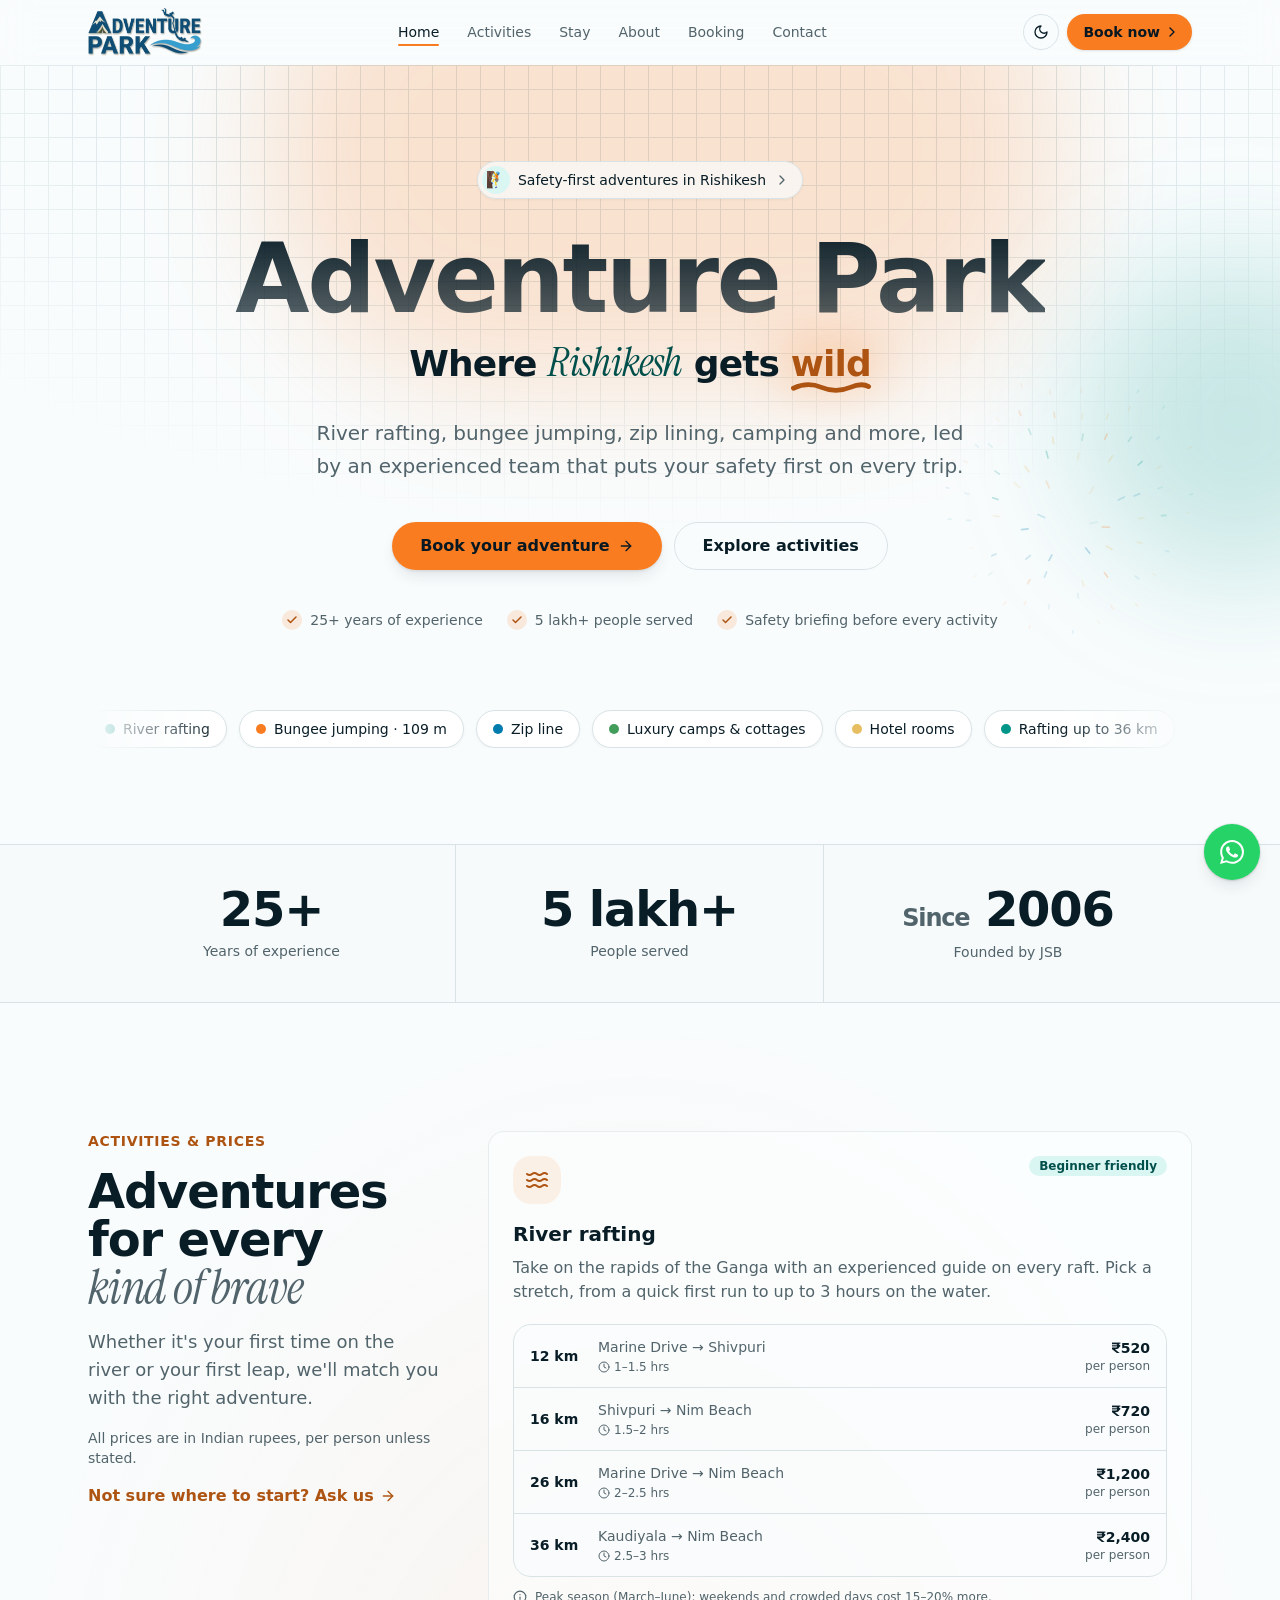
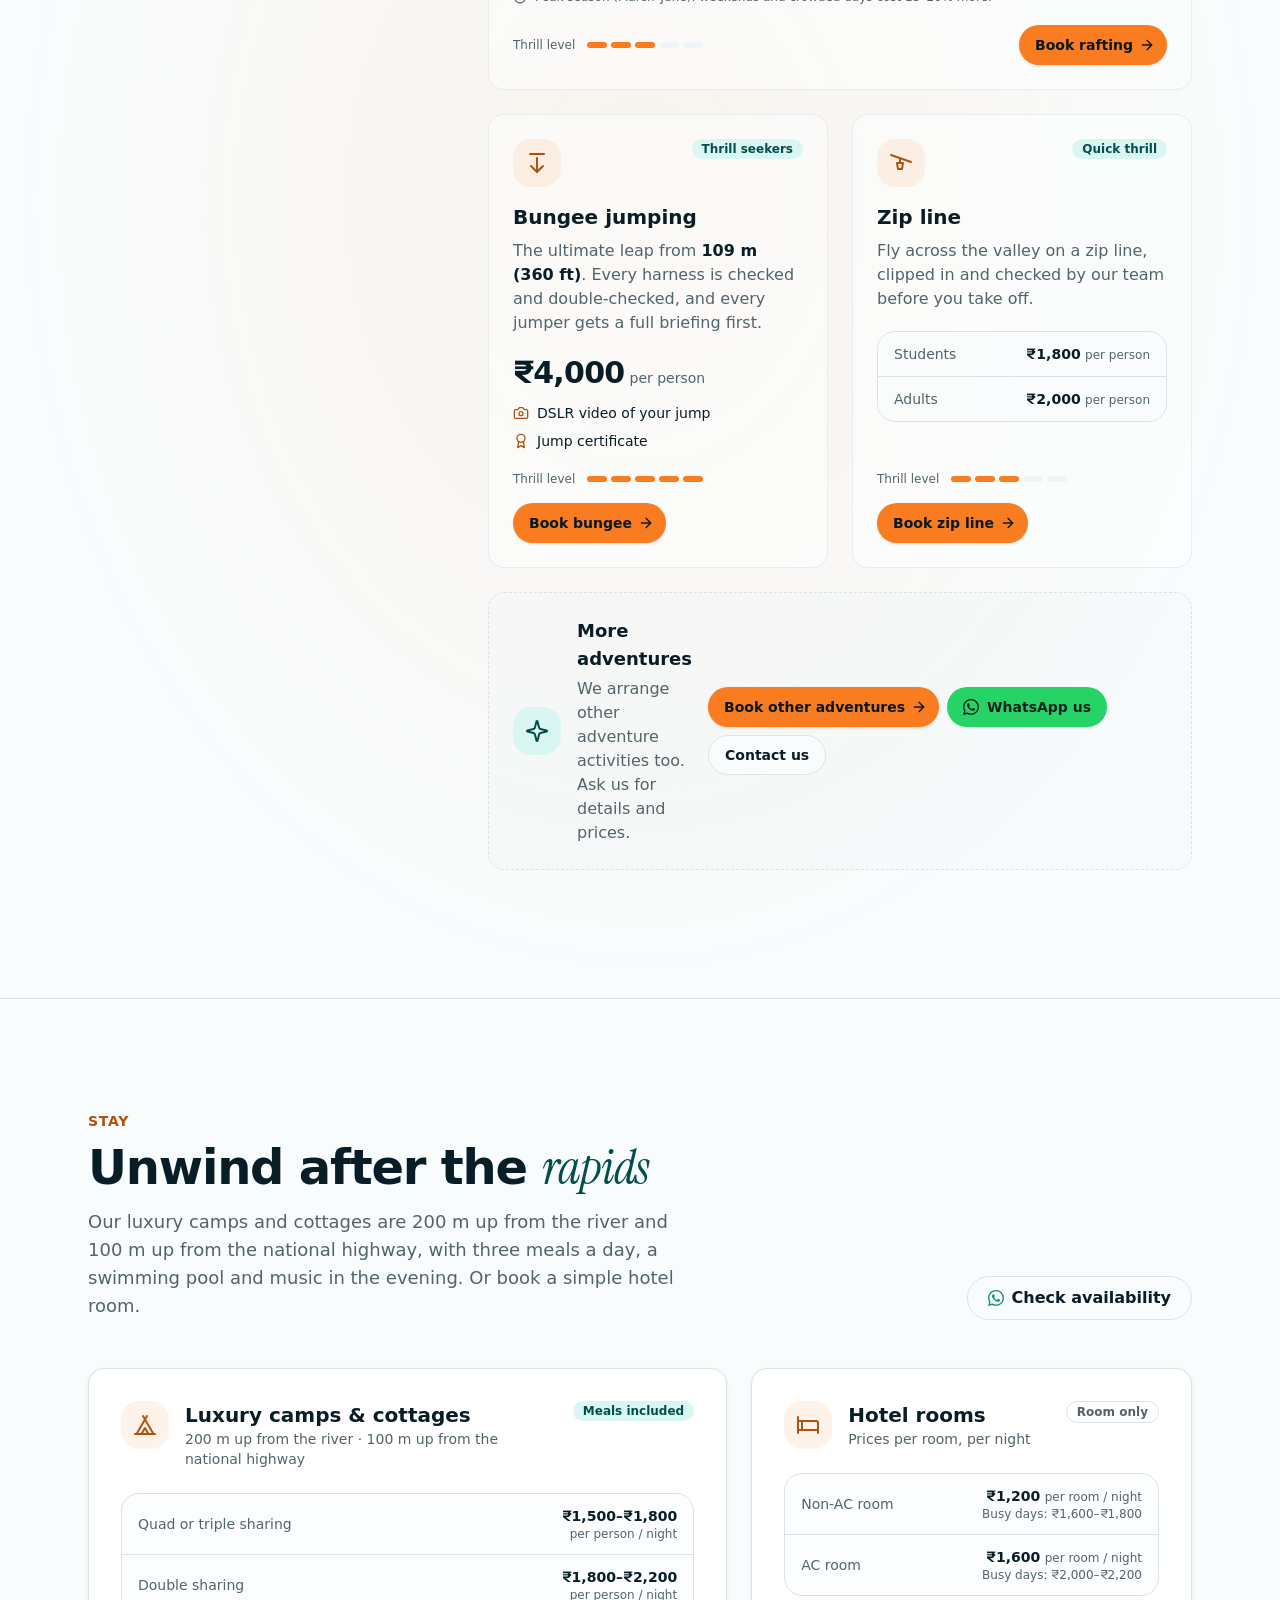
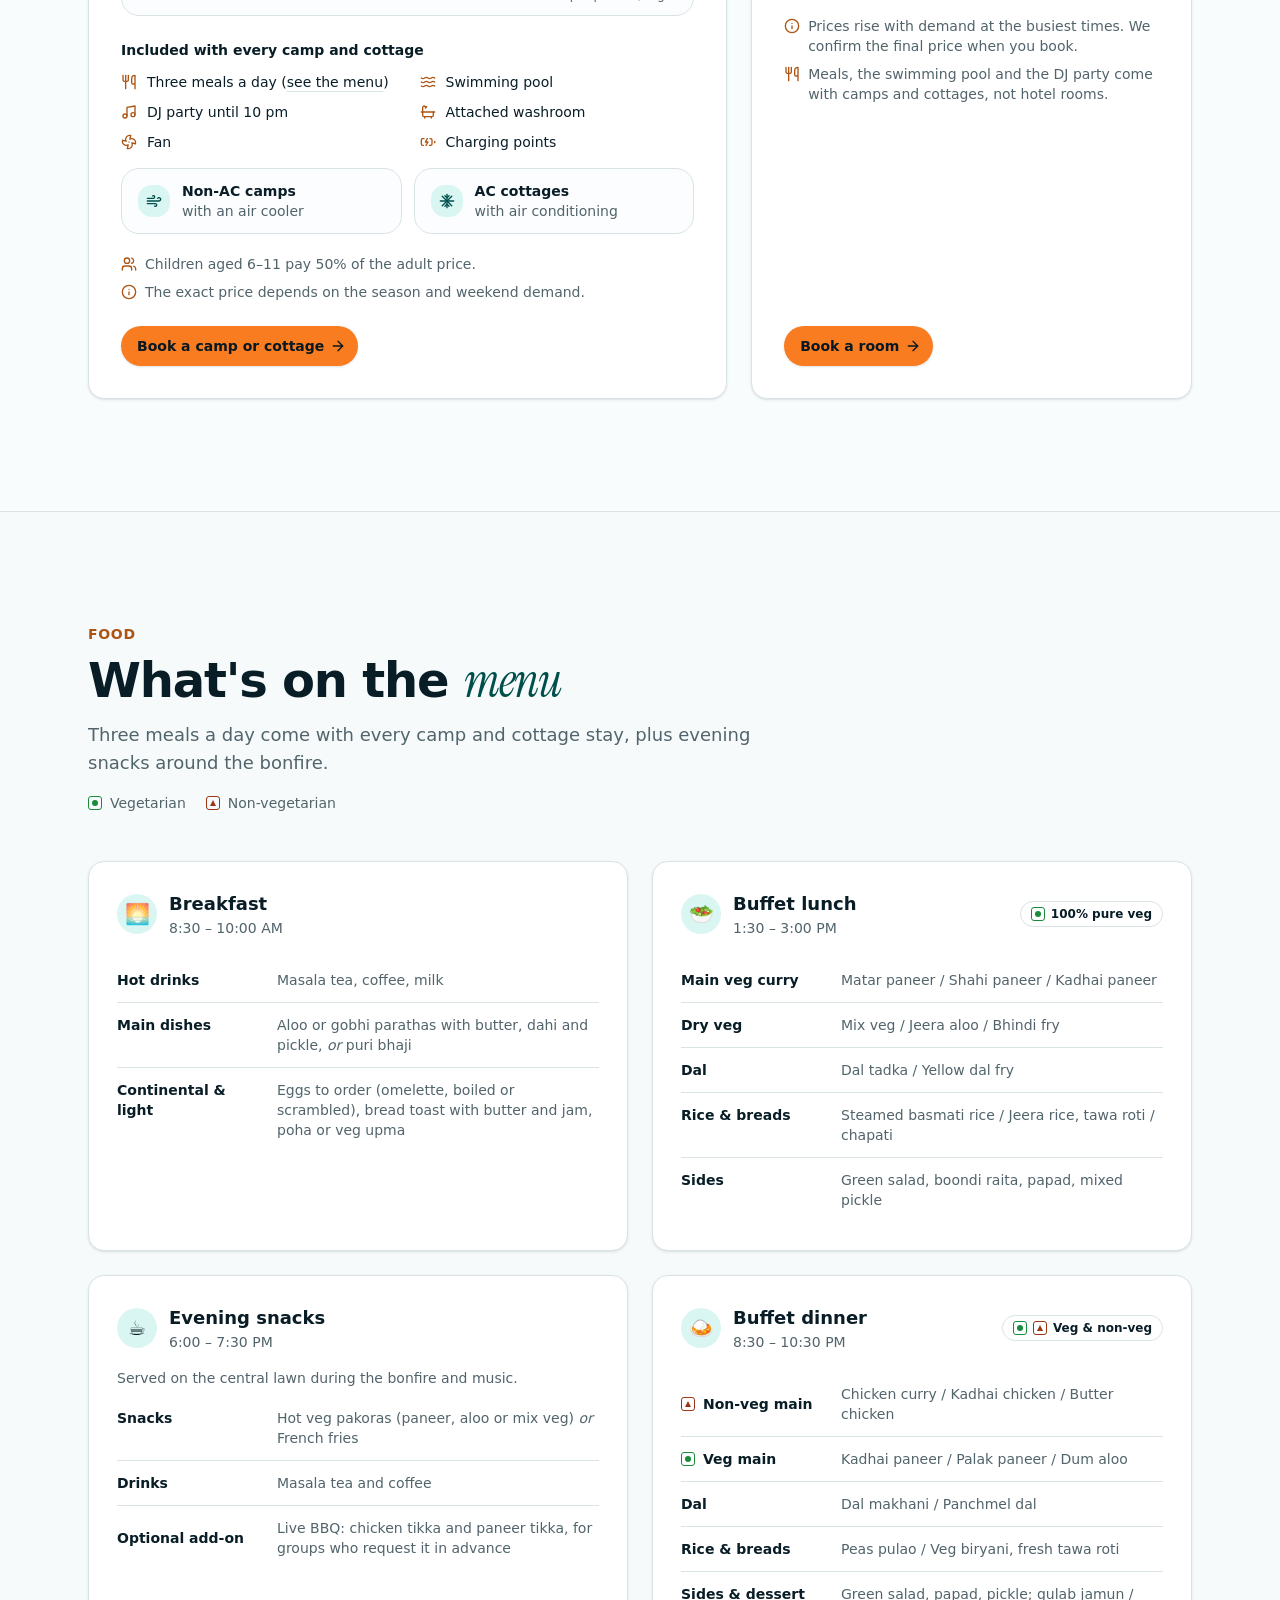
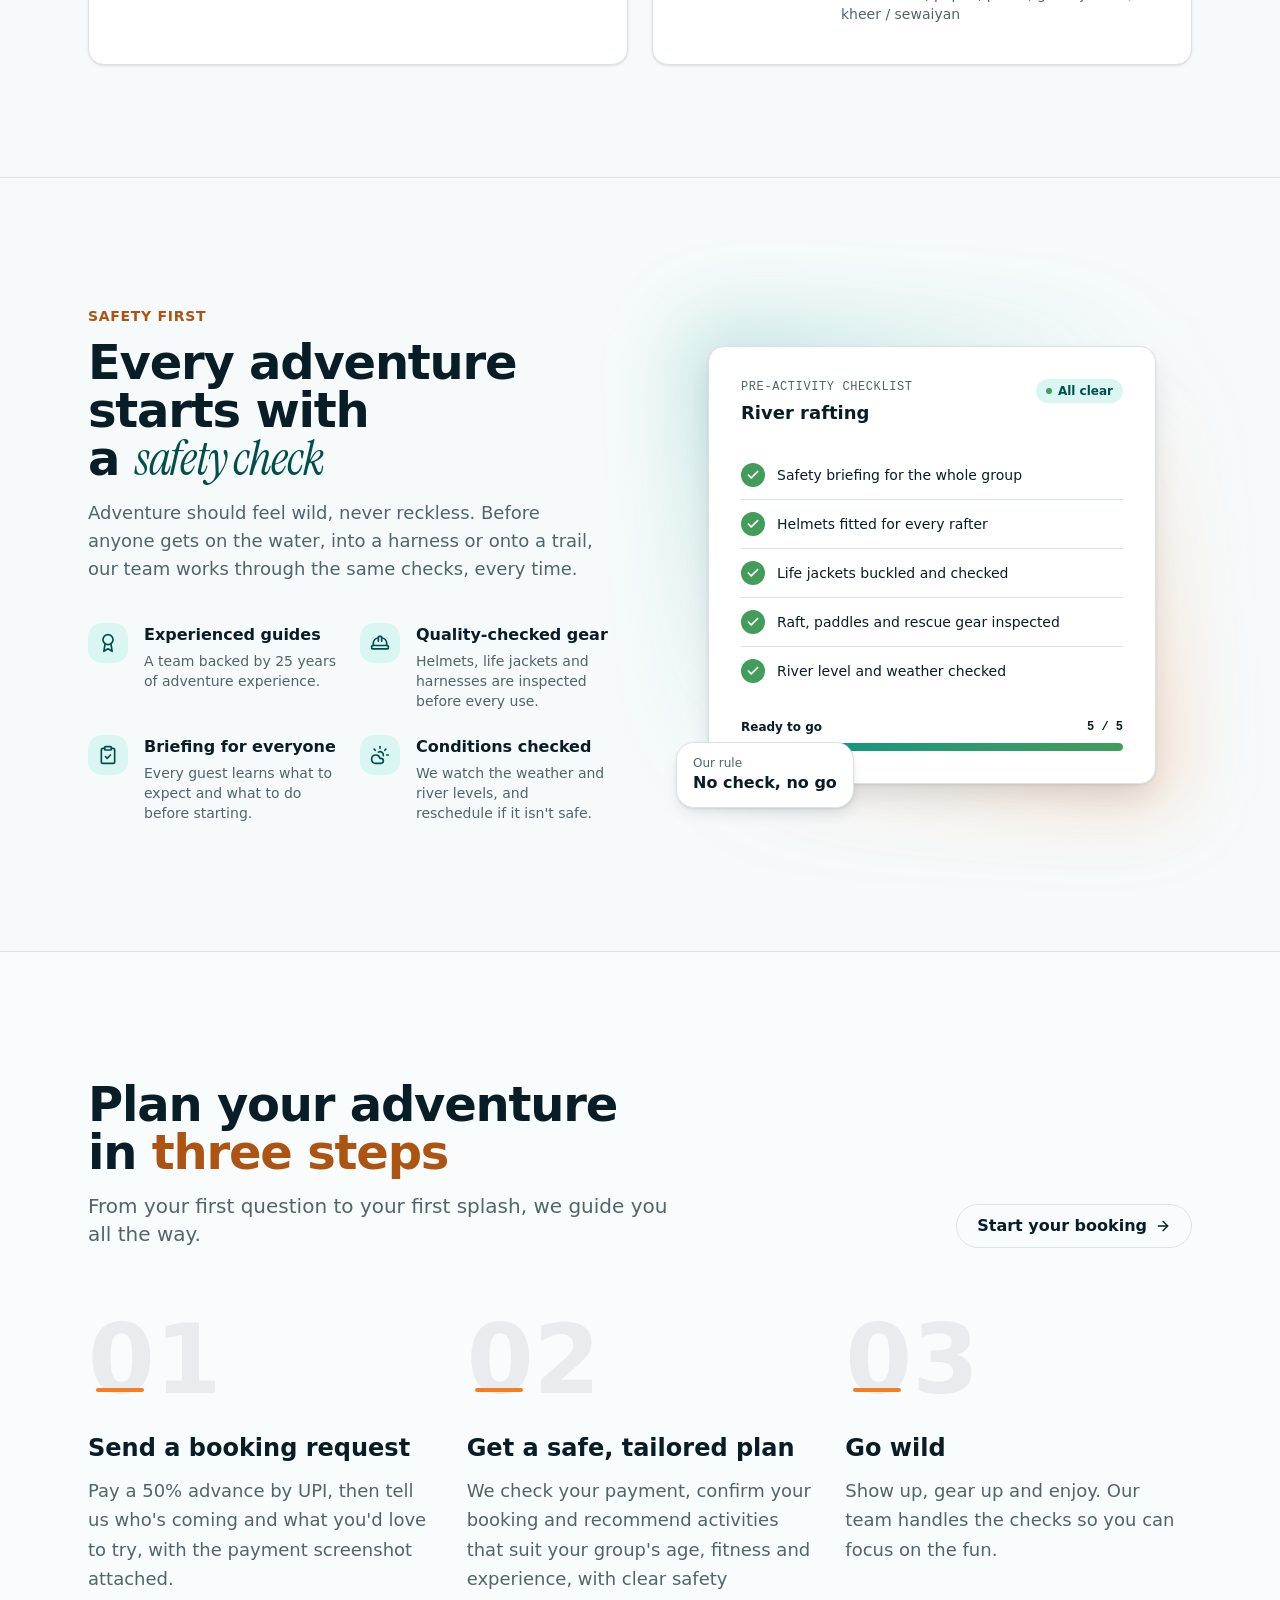
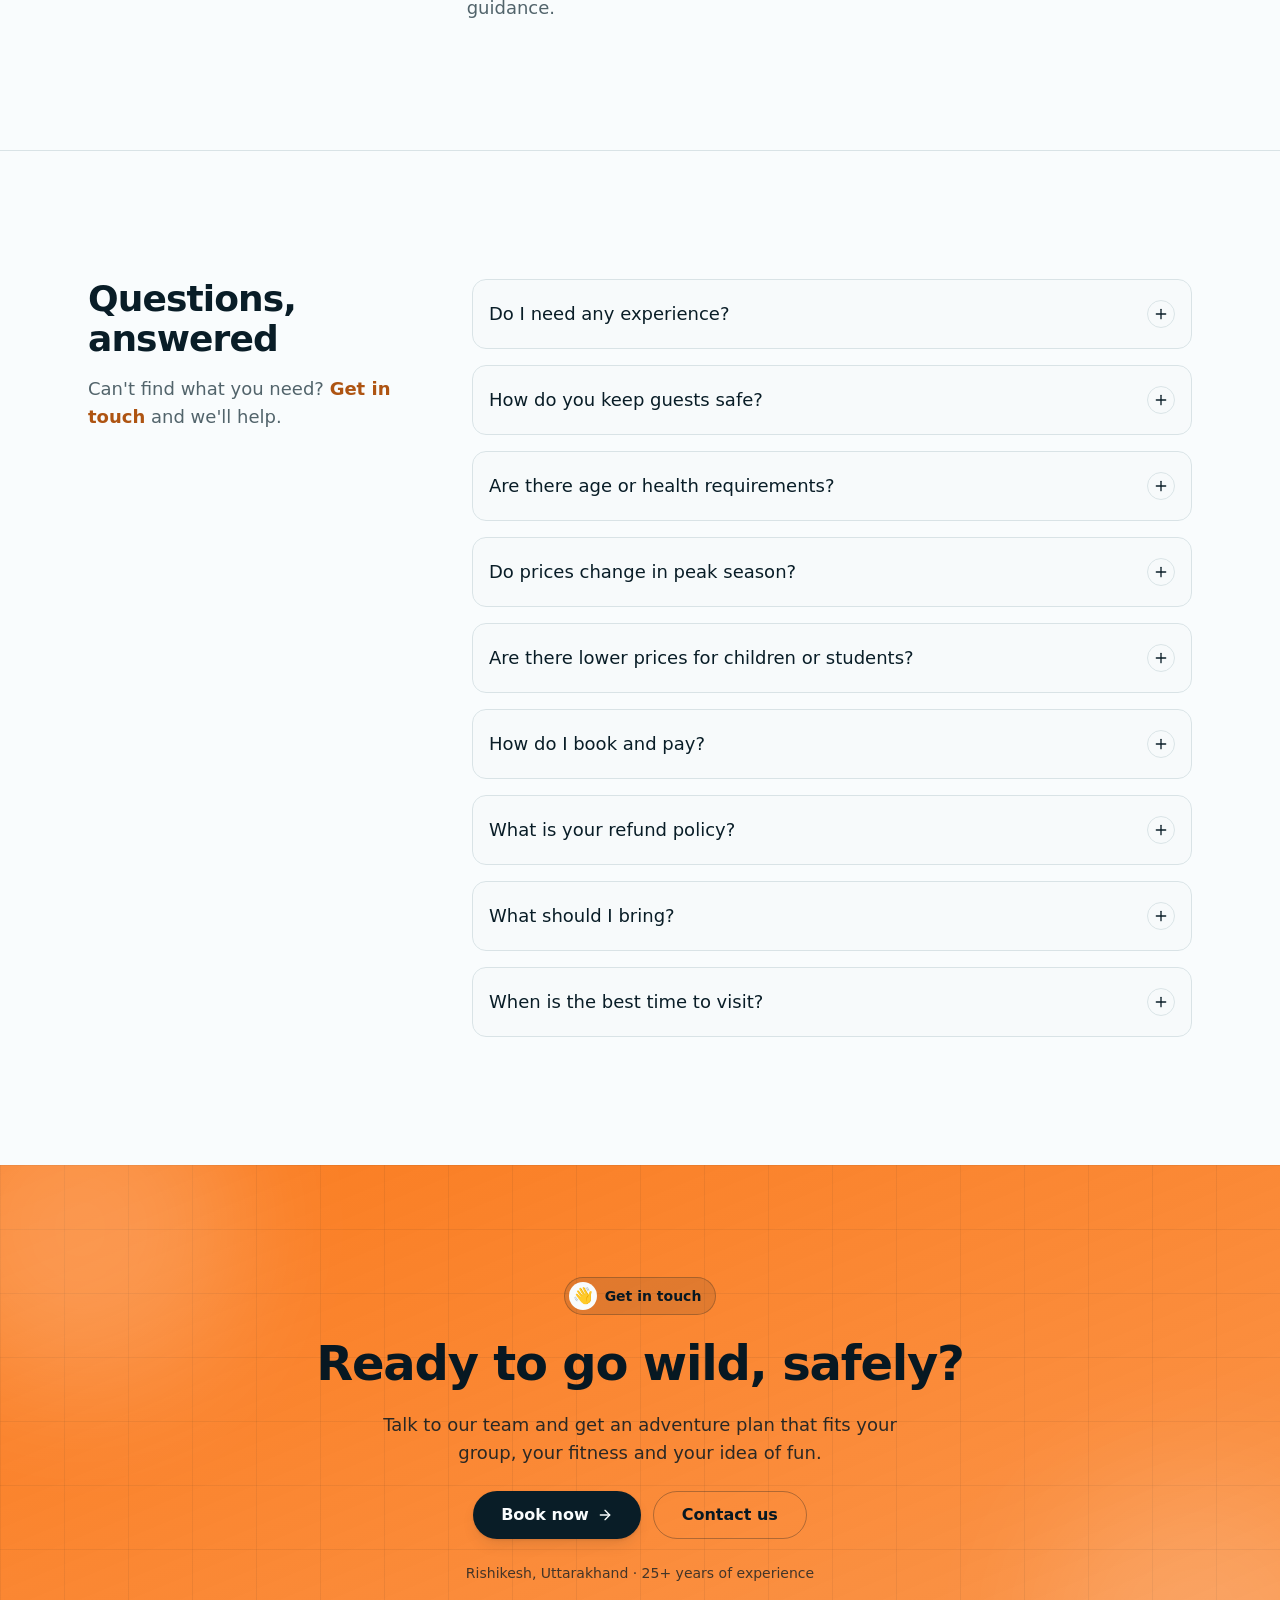
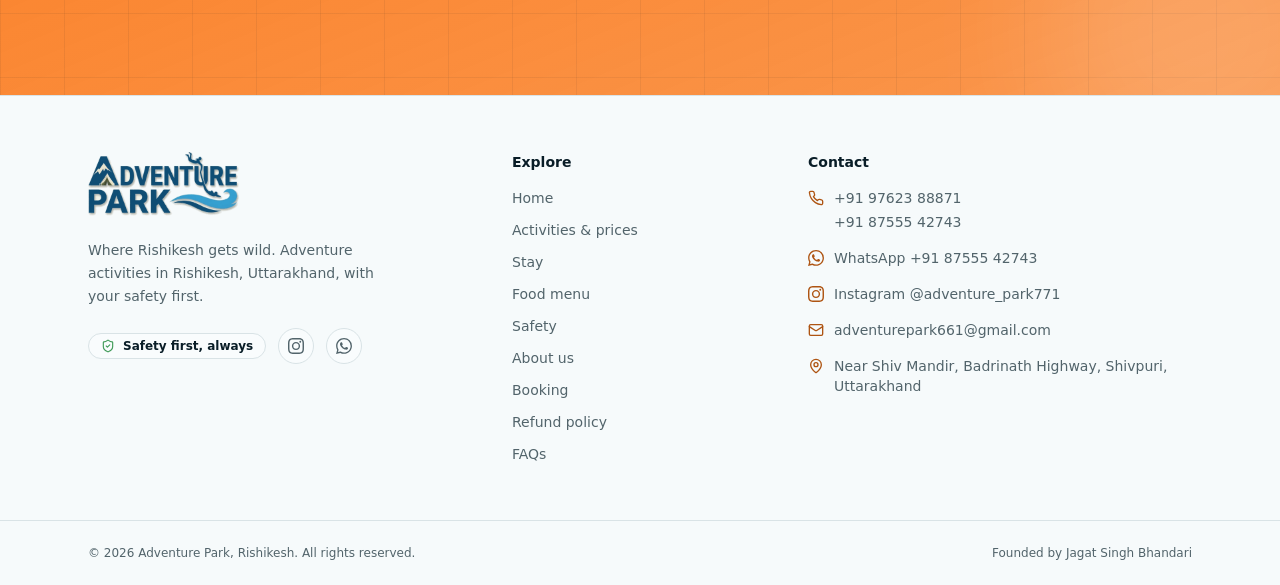
==== commit e7194f8e: "Add the 36-hour refund policy Refunds only if the booking is cancelled within 36 hours of booking (f" ====
--- a/index.html
+++ b/index.html
@@ -446,6 +446,14 @@
         },
         {
           "@type": "Question",
+          "name": "What is your refund policy?",
+          "acceptedAnswer": {
+            "@type": "Answer",
+            "text": "You can cancel within 36 hours of booking (from when you send your booking request) and we'll refund your 50% advance. After 36 hours, the advance is non-refundable. To cancel, call +91 97623 88871 or WhatsApp +91 87555 42743. Refund policy"
+          }
+        },
+        {
+          "@type": "Question",
           "name": "What should I bring?",
           "acceptedAnswer": {
             "@type": "Answer",
@@ -1325,6 +1333,13 @@
           </details>
           <details name="faq" class="reveal group rounded-lg border bg-muted/20 px-4 transition-colors open:bg-card [--d:150ms]">
             <summary class="flex cursor-pointer list-none items-center justify-between gap-4 py-5 text-lg font-medium [&::-webkit-details-marker]:hidden">
+              What is your refund policy?
+              <span class="grid size-7 shrink-0 place-items-center rounded-full border transition-transform duration-300 group-open:rotate-45"><svg aria-hidden="true" xmlns="http://www.w3.org/2000/svg" viewBox="0 0 24 24" fill="none" stroke="currentColor" stroke-width="2" stroke-linecap="round" stroke-linejoin="round" class="size-4"><path d="M5 12h14"/><path d="M12 5v14"/></svg></span>
+            </summary>
+            <p class="pb-5 text-base text-muted-foreground group-open:animate-fade-up">You can cancel within 36 hours of booking (from when you send your booking request) and we'll refund your 50% advance. After 36 hours, the advance is non-refundable. To cancel, call +91 97623 88871 or WhatsApp +91 87555 42743. <a href="booking.html#refund-policy" class="font-semibold text-primary-ink underline-offset-4 hover:underline">Refund policy</a></p>
+          </details>
+          <details name="faq" class="reveal group rounded-lg border bg-muted/20 px-4 transition-colors open:bg-card [--d:150ms]">
+            <summary class="flex cursor-pointer list-none items-center justify-between gap-4 py-5 text-lg font-medium [&::-webkit-details-marker]:hidden">
               What should I bring?
               <span class="grid size-7 shrink-0 place-items-center rounded-full border transition-transform duration-300 group-open:rotate-45"><svg aria-hidden="true" xmlns="http://www.w3.org/2000/svg" viewBox="0 0 24 24" fill="none" stroke="currentColor" stroke-width="2" stroke-linecap="round" stroke-linejoin="round" class="size-4"><path d="M5 12h14"/><path d="M12 5v14"/></svg></span>
             </summary>
@@ -1394,6 +1409,7 @@
             <li><a href="index.html#safety" class="transition-colors hover:text-foreground">Safety</a></li>
             <li><a href="about.html" class="transition-colors hover:text-foreground">About us</a></li>
             <li><a href="booking.html" class="transition-colors hover:text-foreground">Booking</a></li>
+            <li><a href="booking.html#refund-policy" class="transition-colors hover:text-foreground">Refund policy</a></li>
             <li><a href="index.html#faq" class="transition-colors hover:text-foreground">FAQs</a></li>
           </ul>
         </div>
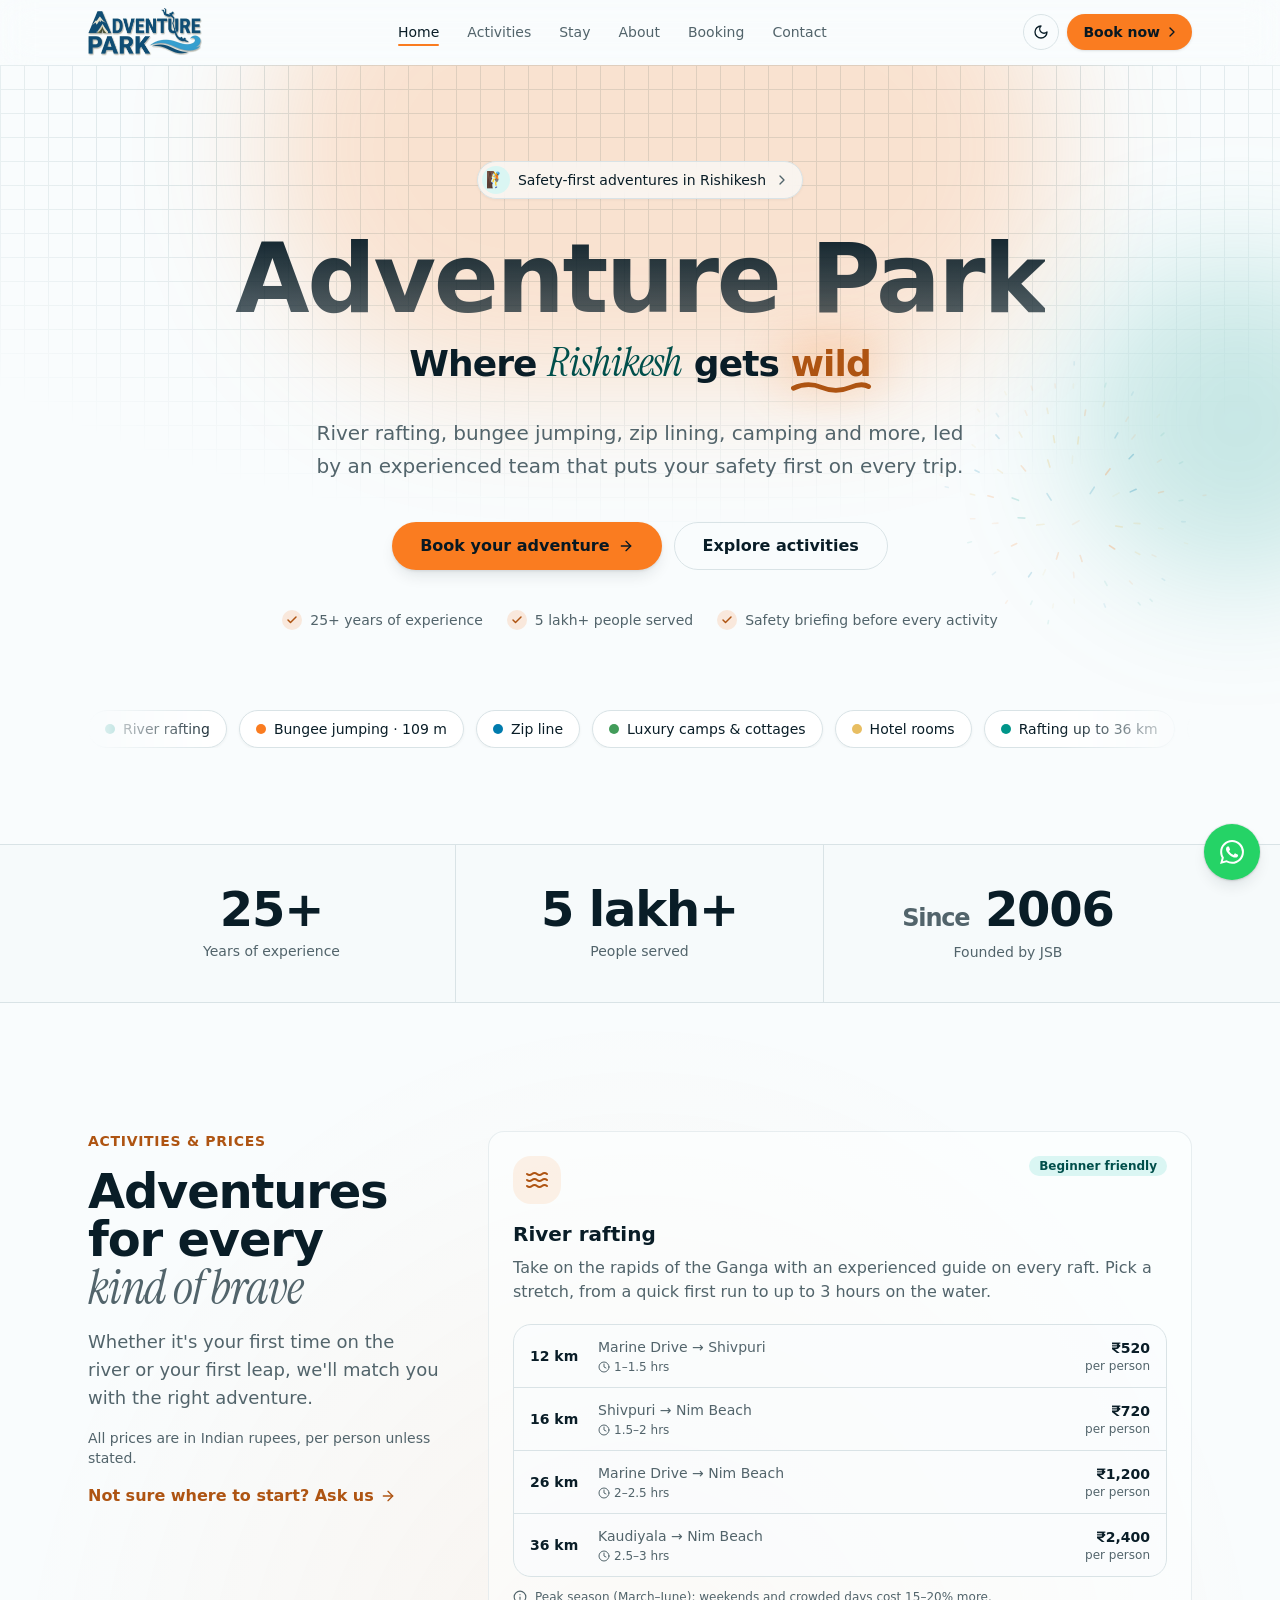
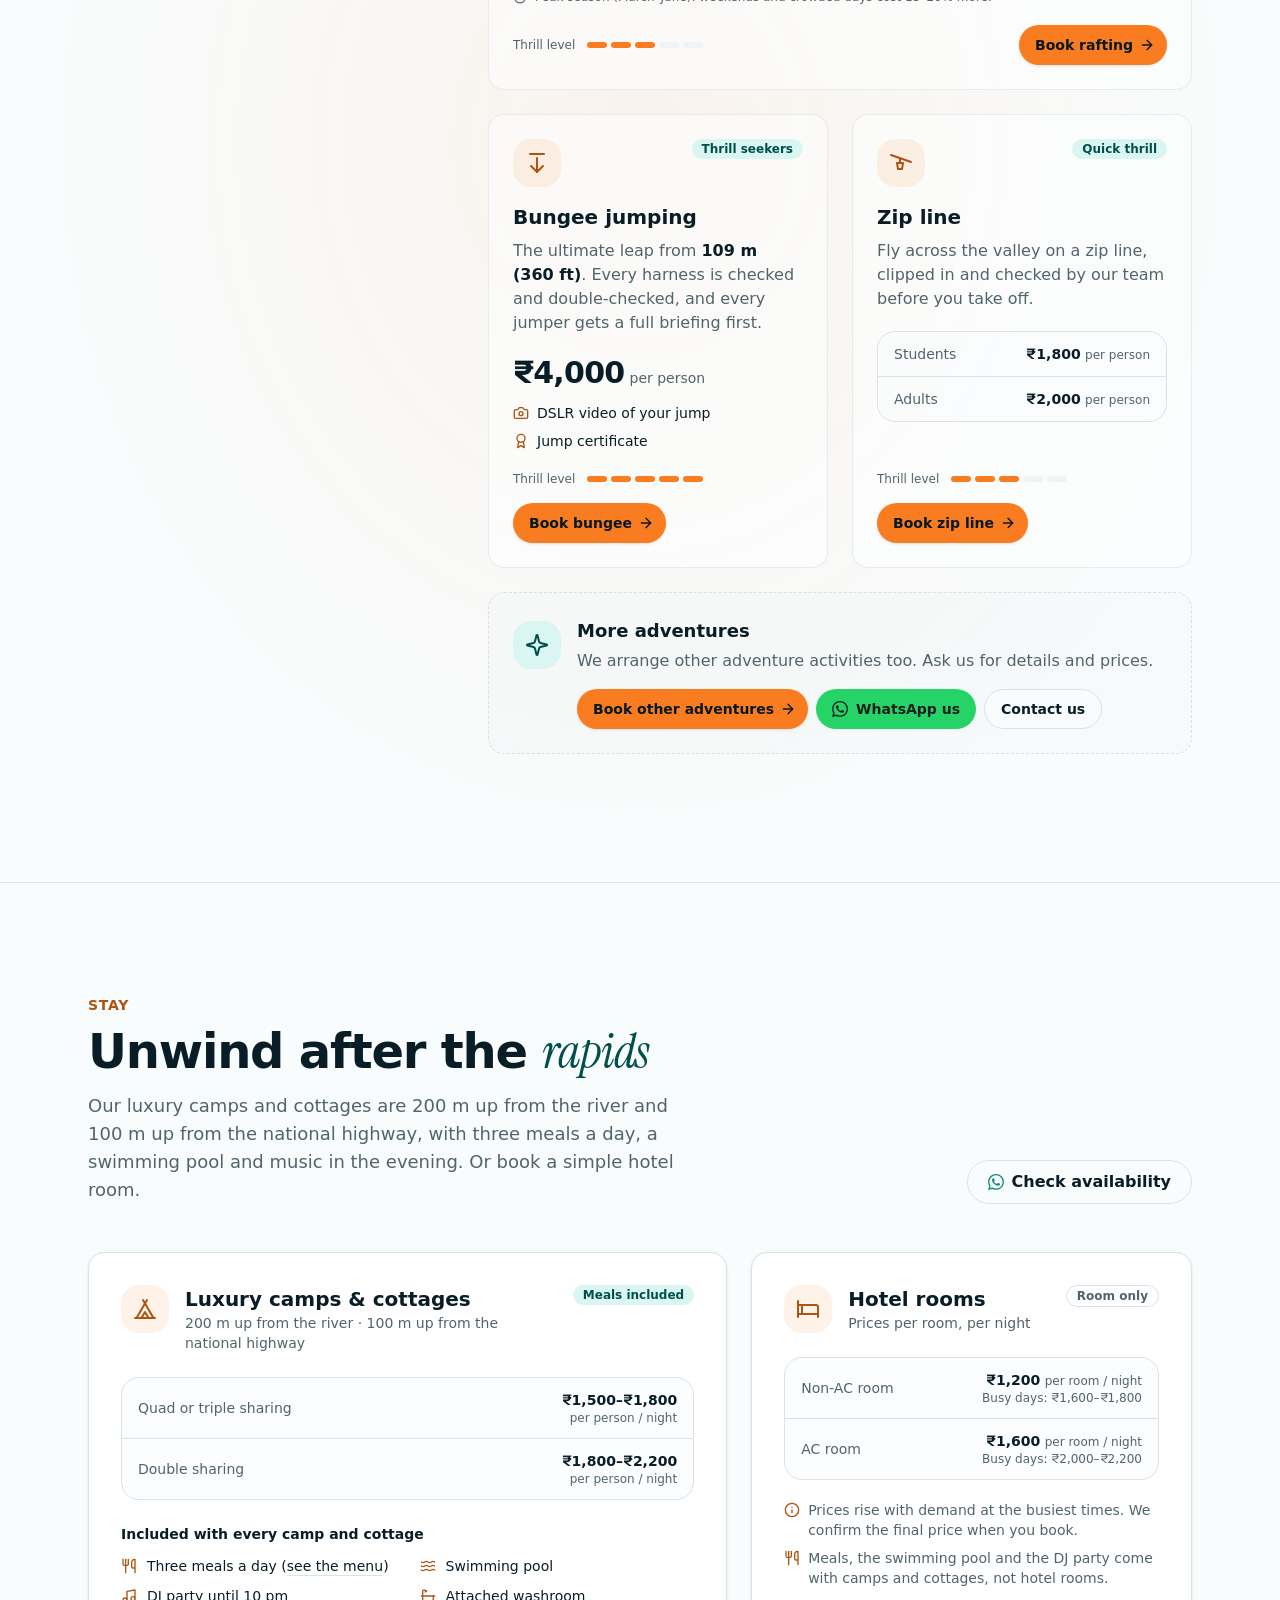
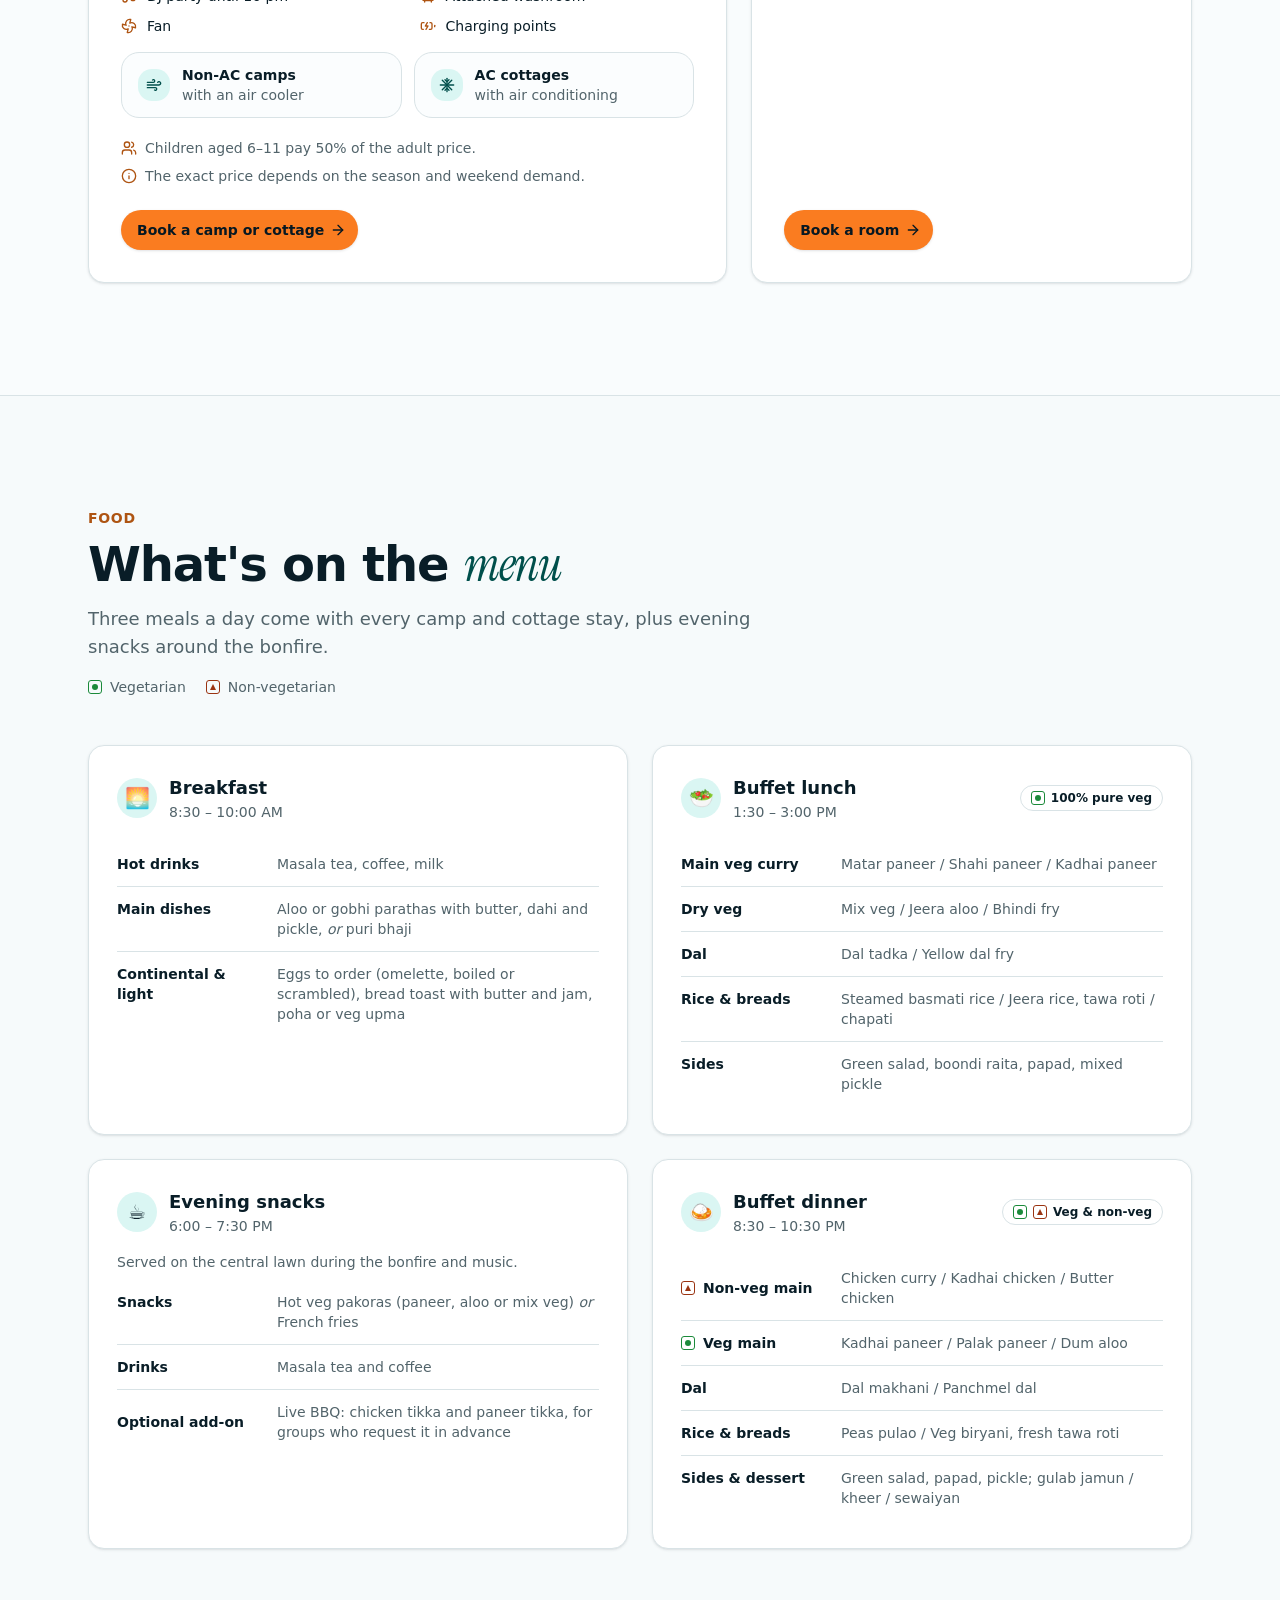
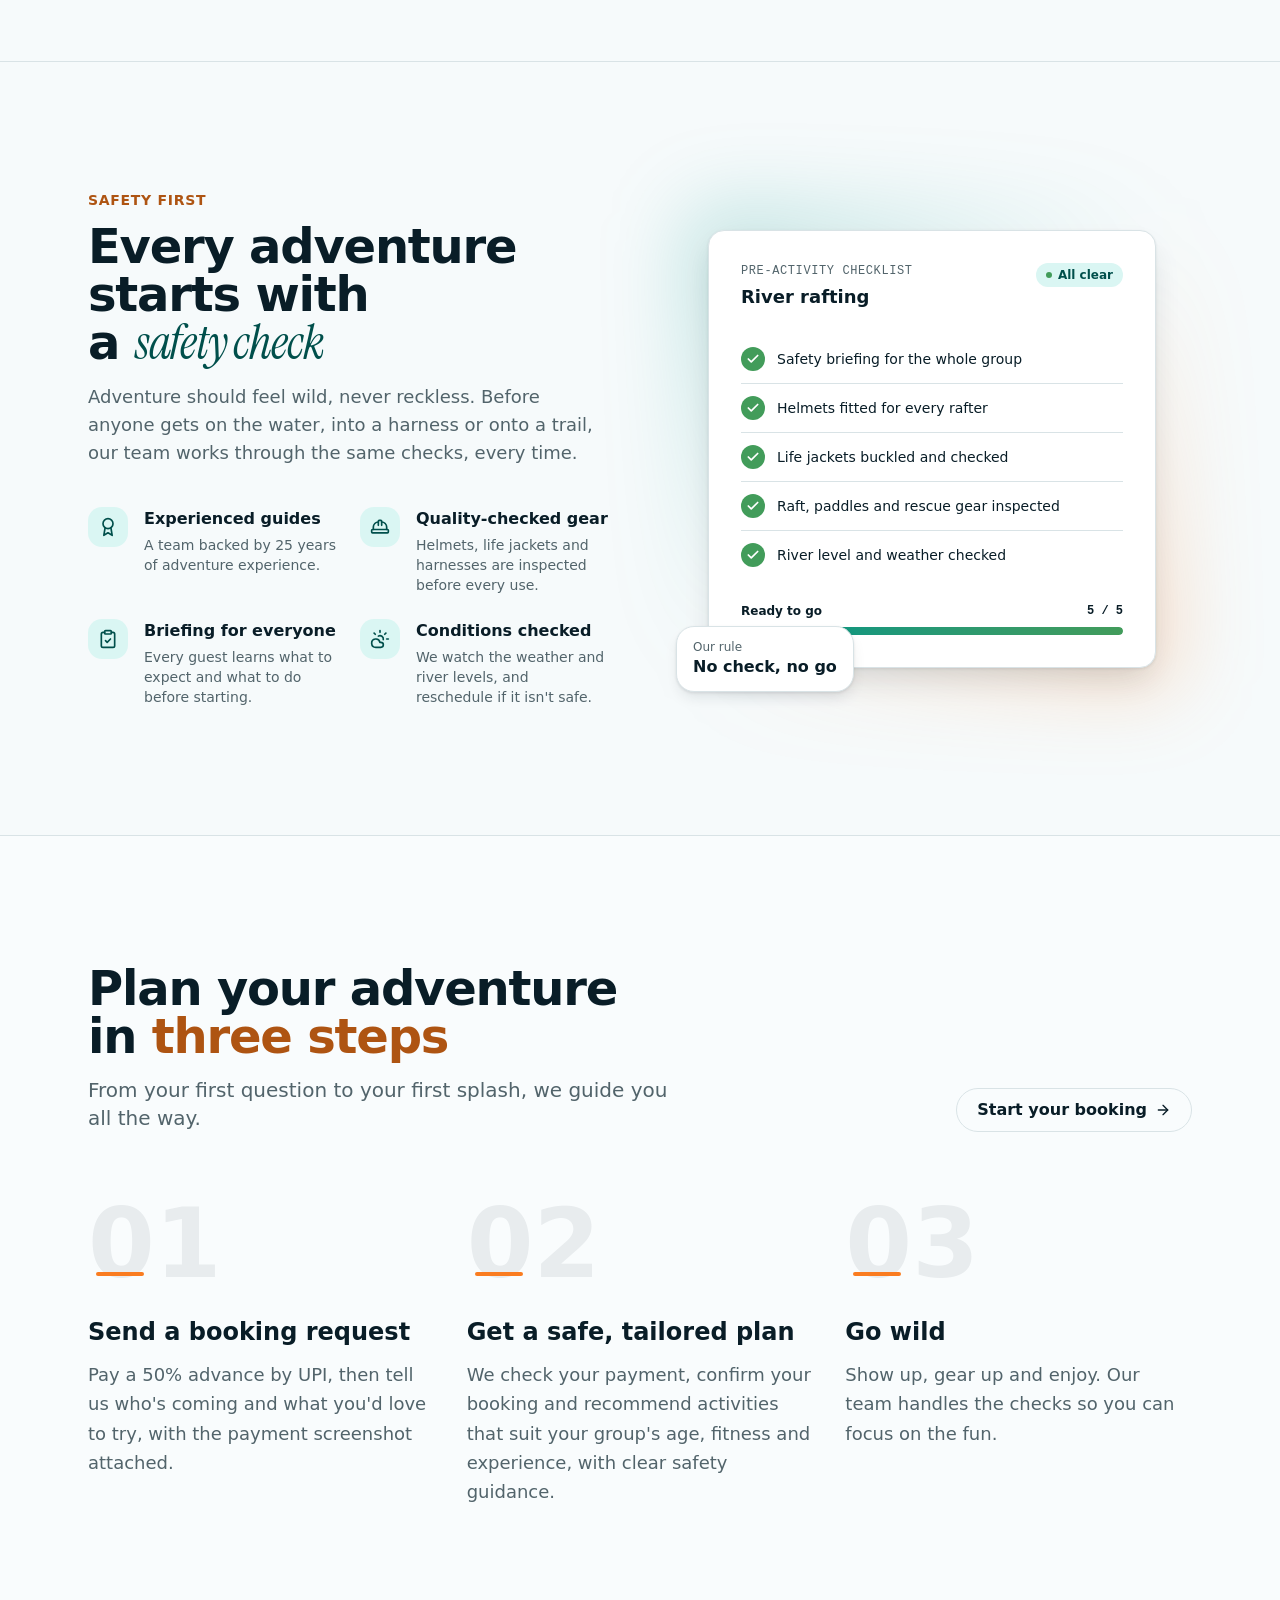
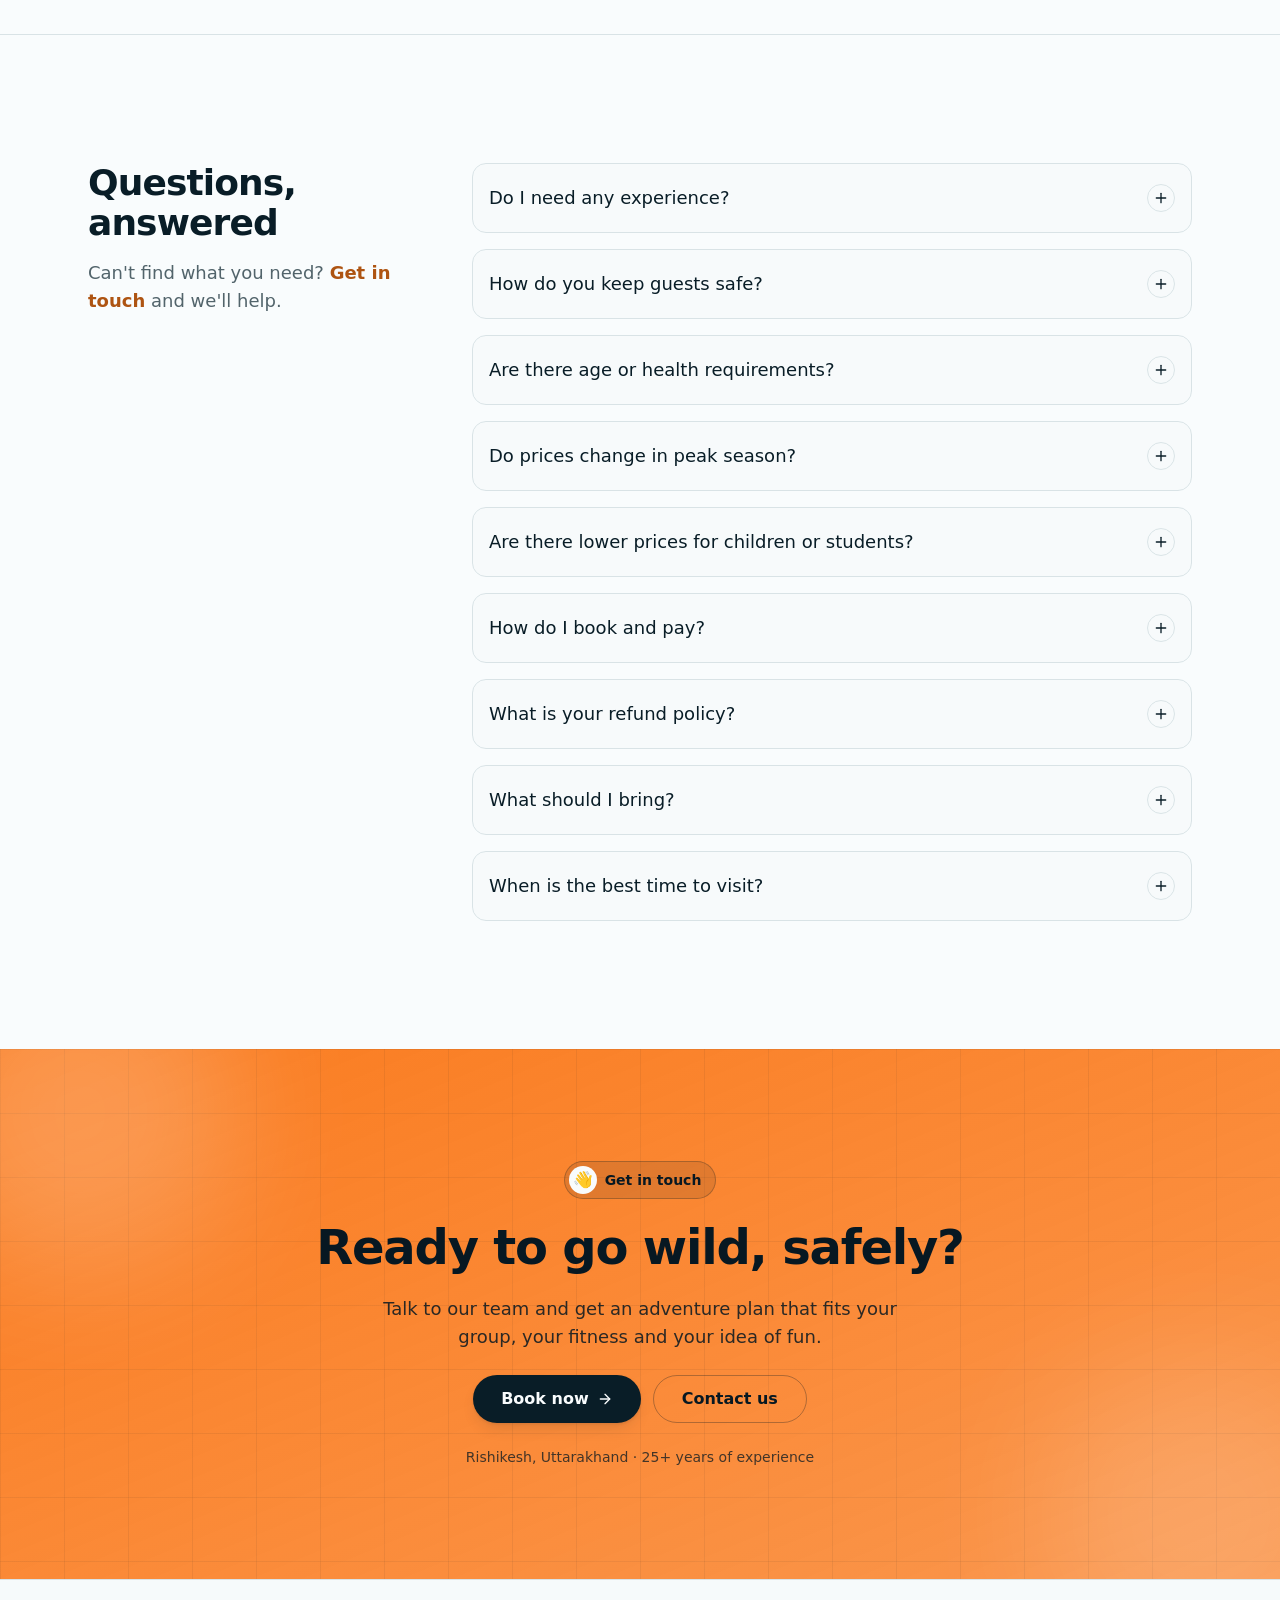
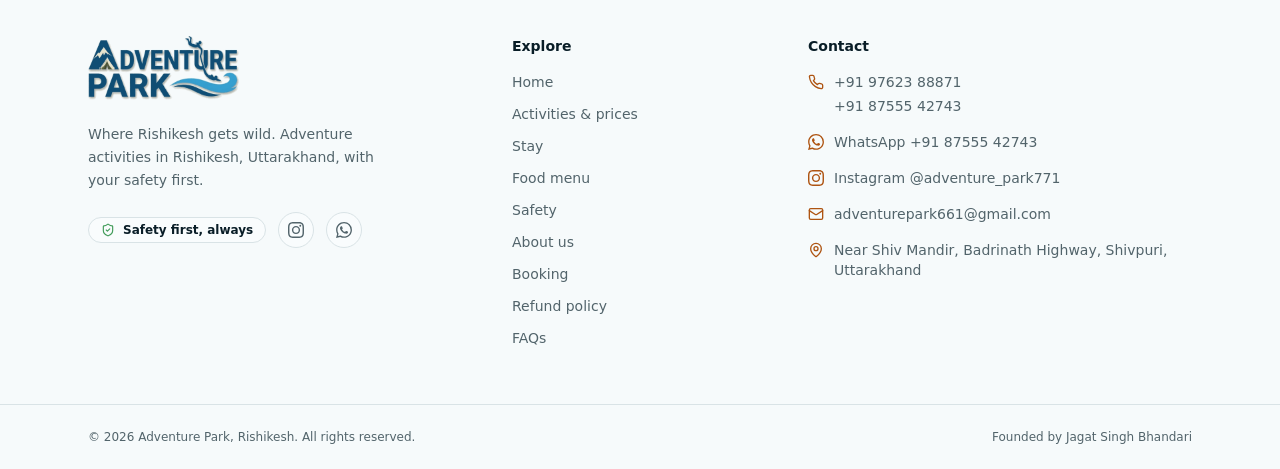
==== commit 15ca51ac: "Fix the squeezed "More adventures" card on wide screens Since the "Book other adventures" button was" ====
--- a/index.html
+++ b/index.html
@@ -957,13 +957,13 @@
           </article>
 
           <!-- Other activities -->
-          <article class="reveal flex flex-col gap-4 rounded-2xl border border-dashed bg-muted/30 p-6 sm:col-span-2 sm:flex-row sm:items-center">
+          <article class="reveal grid gap-4 rounded-2xl border border-dashed bg-muted/30 p-6 sm:col-span-2 sm:grid-cols-[auto_1fr] sm:items-center">
             <span class="flex size-12 shrink-0 items-center justify-center rounded-xl bg-secondary text-secondary-foreground"><svg aria-hidden="true" xmlns="http://www.w3.org/2000/svg" viewBox="0 0 24 24" fill="none" stroke="currentColor" stroke-width="2" stroke-linecap="round" stroke-linejoin="round" class="size-6"><path d="M9.937 15.5A2 2 0 0 0 8.5 14.063l-6.135-1.582a.5.5 0 0 1 0-.962L8.5 9.936A2 2 0 0 0 9.937 8.5l1.582-6.135a.5.5 0 0 1 .963 0L14.063 8.5A2 2 0 0 0 15.5 9.937l6.135 1.581a.5.5 0 0 1 0 .964L15.5 14.063a2 2 0 0 0-1.437 1.437l-1.582 6.135a.5.5 0 0 1-.963 0z"/></svg></span>
-            <div class="flex-1">
+            <div>
               <h3 class="text-lg font-bold">More adventures</h3>
               <p class="mt-1 text-muted-foreground">We arrange other adventure activities too. Ask us for details and prices.</p>
             </div>
-            <div class="flex flex-wrap gap-2">
+            <div class="flex flex-wrap gap-2 sm:col-start-2">
               <a href="booking.html?activity=other#booking-form" class="group/book inline-flex h-10 shrink-0 items-center gap-1.5 rounded-full bg-primary pl-4 pr-3 text-sm font-semibold text-primary-foreground shadow-sm transition hover:-translate-y-0.5 hover:shadow-md">Book other adventures <svg aria-hidden="true" xmlns="http://www.w3.org/2000/svg" viewBox="0 0 24 24" fill="none" stroke="currentColor" stroke-width="2" stroke-linecap="round" stroke-linejoin="round" class="size-4 transition-transform group-hover/book:translate-x-0.5"><path d="M5 12h14"/><path d="m12 5 7 7-7 7"/></svg></a>
               <a href="https://wa.me/918755542743?text=Hi%20Adventure%20Park!%20I%E2%80%99d%20like%20to%20know%20more%20about%20your%20adventures." target="_blank" rel="noopener" class="inline-flex h-10 items-center gap-2 rounded-full bg-[#25D366] px-4 text-sm font-semibold text-[#1c1e21] transition hover:-translate-y-0.5 hover:shadow-md"><svg aria-hidden="true" xmlns="http://www.w3.org/2000/svg" viewBox="0 0 24 24" fill="currentColor" class="size-4"><path d="M17.472 14.382c-.297-.149-1.758-.867-2.03-.967-.273-.099-.471-.148-.67.15-.197.297-.767.966-.94 1.164-.173.199-.347.223-.644.075-.297-.15-1.255-.463-2.39-1.475-.883-.788-1.48-1.761-1.653-2.059-.173-.297-.018-.458.13-.606.134-.133.298-.347.446-.52.149-.174.198-.298.298-.497.099-.198.05-.371-.025-.52-.075-.149-.669-1.612-.916-2.207-.242-.579-.487-.5-.669-.51-.173-.008-.371-.01-.57-.01-.198 0-.52.074-.792.372-.272.297-1.04 1.016-1.04 2.479 0 1.462 1.065 2.875 1.213 3.074.149.198 2.096 3.2 5.077 4.487.709.306 1.262.489 1.694.625.712.227 1.36.195 1.871.118.571-.085 1.758-.719 2.006-1.413.248-.694.248-1.289.173-1.413-.074-.124-.272-.198-.57-.347m-5.421 7.403h-.004a9.87 9.87 0 01-5.031-1.378l-.361-.214-3.741.982.998-3.648-.235-.374a9.86 9.86 0 01-1.51-5.26c.001-5.45 4.436-9.884 9.888-9.884 2.64 0 5.122 1.03 6.988 2.898a9.825 9.825 0 012.893 6.994c-.003 5.45-4.437 9.884-9.885 9.884m8.413-18.297A11.815 11.815 0 0012.05 0C5.495 0 .16 5.335.157 11.892c0 2.096.547 4.142 1.588 5.945L.057 24l6.305-1.654a11.882 11.882 0 005.683 1.448h.005c6.554 0 11.89-5.335 11.893-11.893a11.821 11.821 0 00-3.48-8.413Z"/></svg> WhatsApp us</a>
               <a href="contact.html" class="inline-flex h-10 items-center rounded-full border bg-background px-4 text-sm font-semibold transition hover:bg-accent hover:text-accent-foreground">Contact us</a>
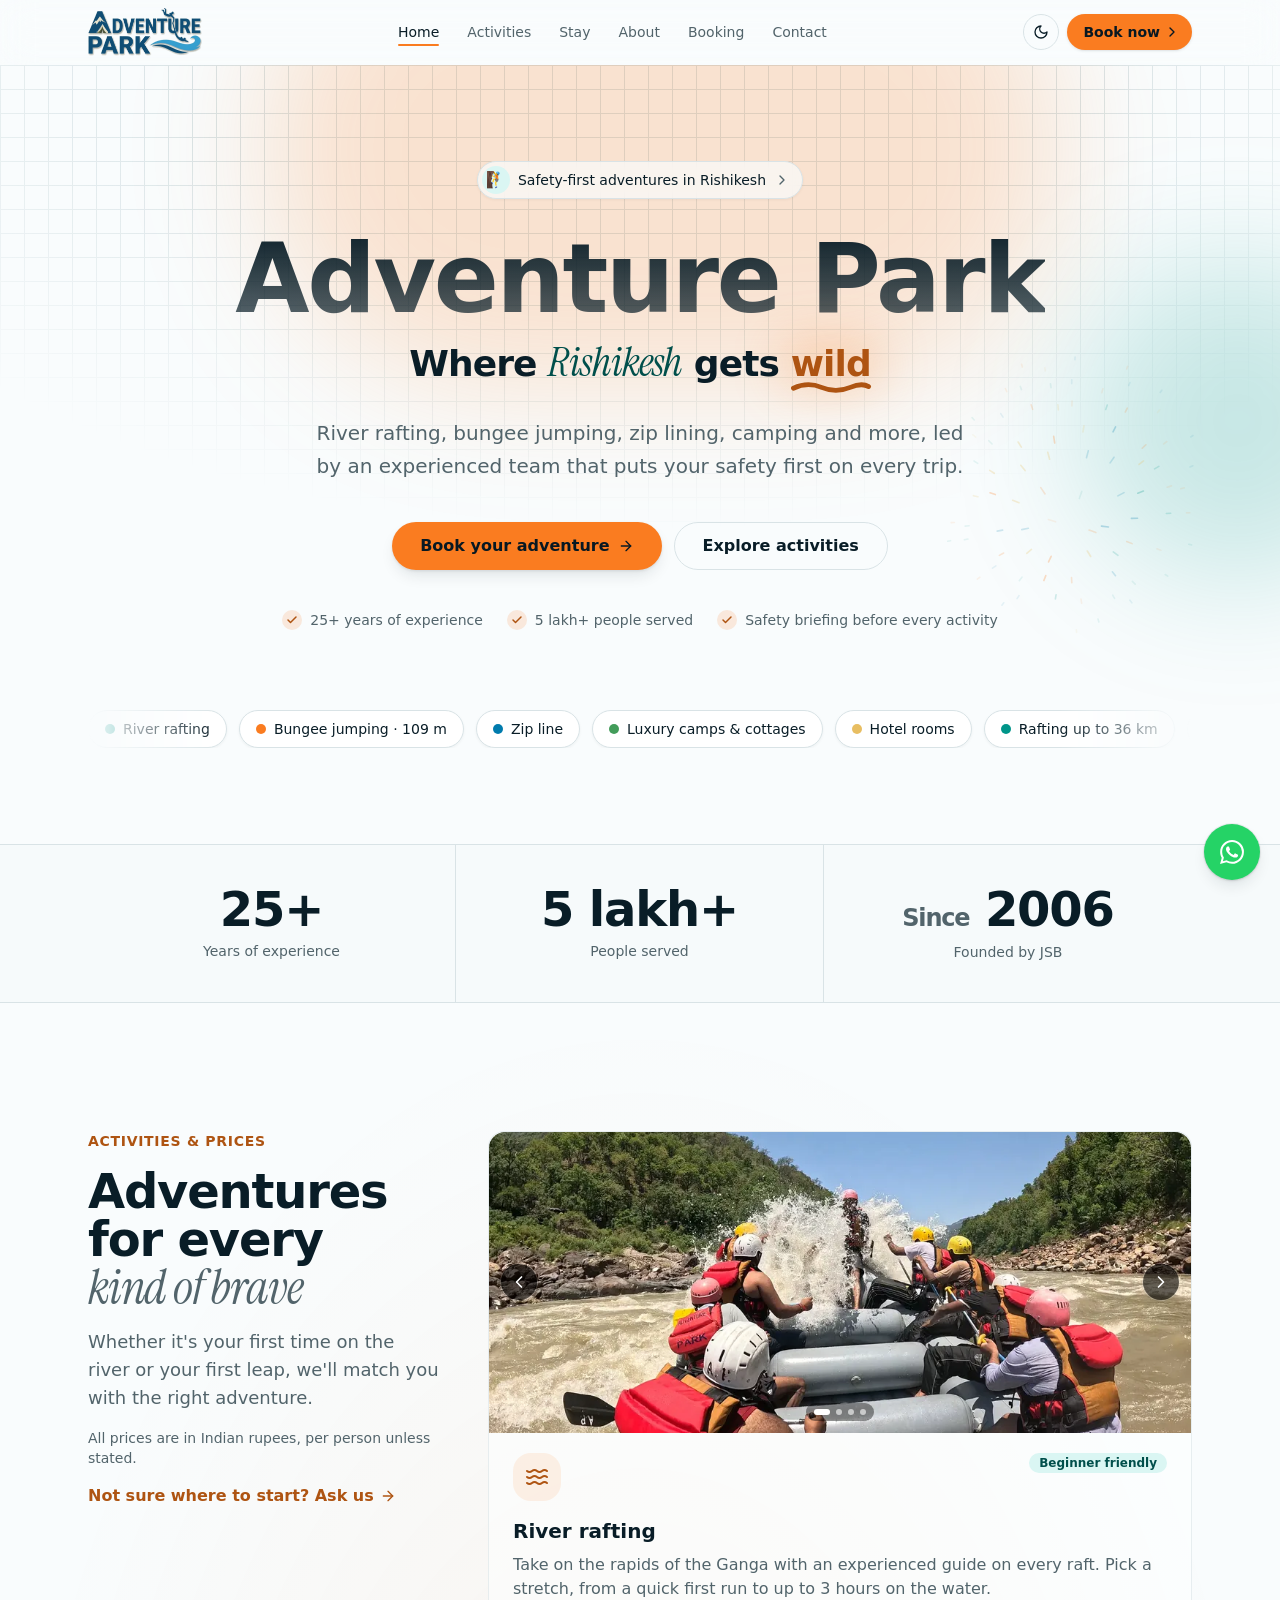
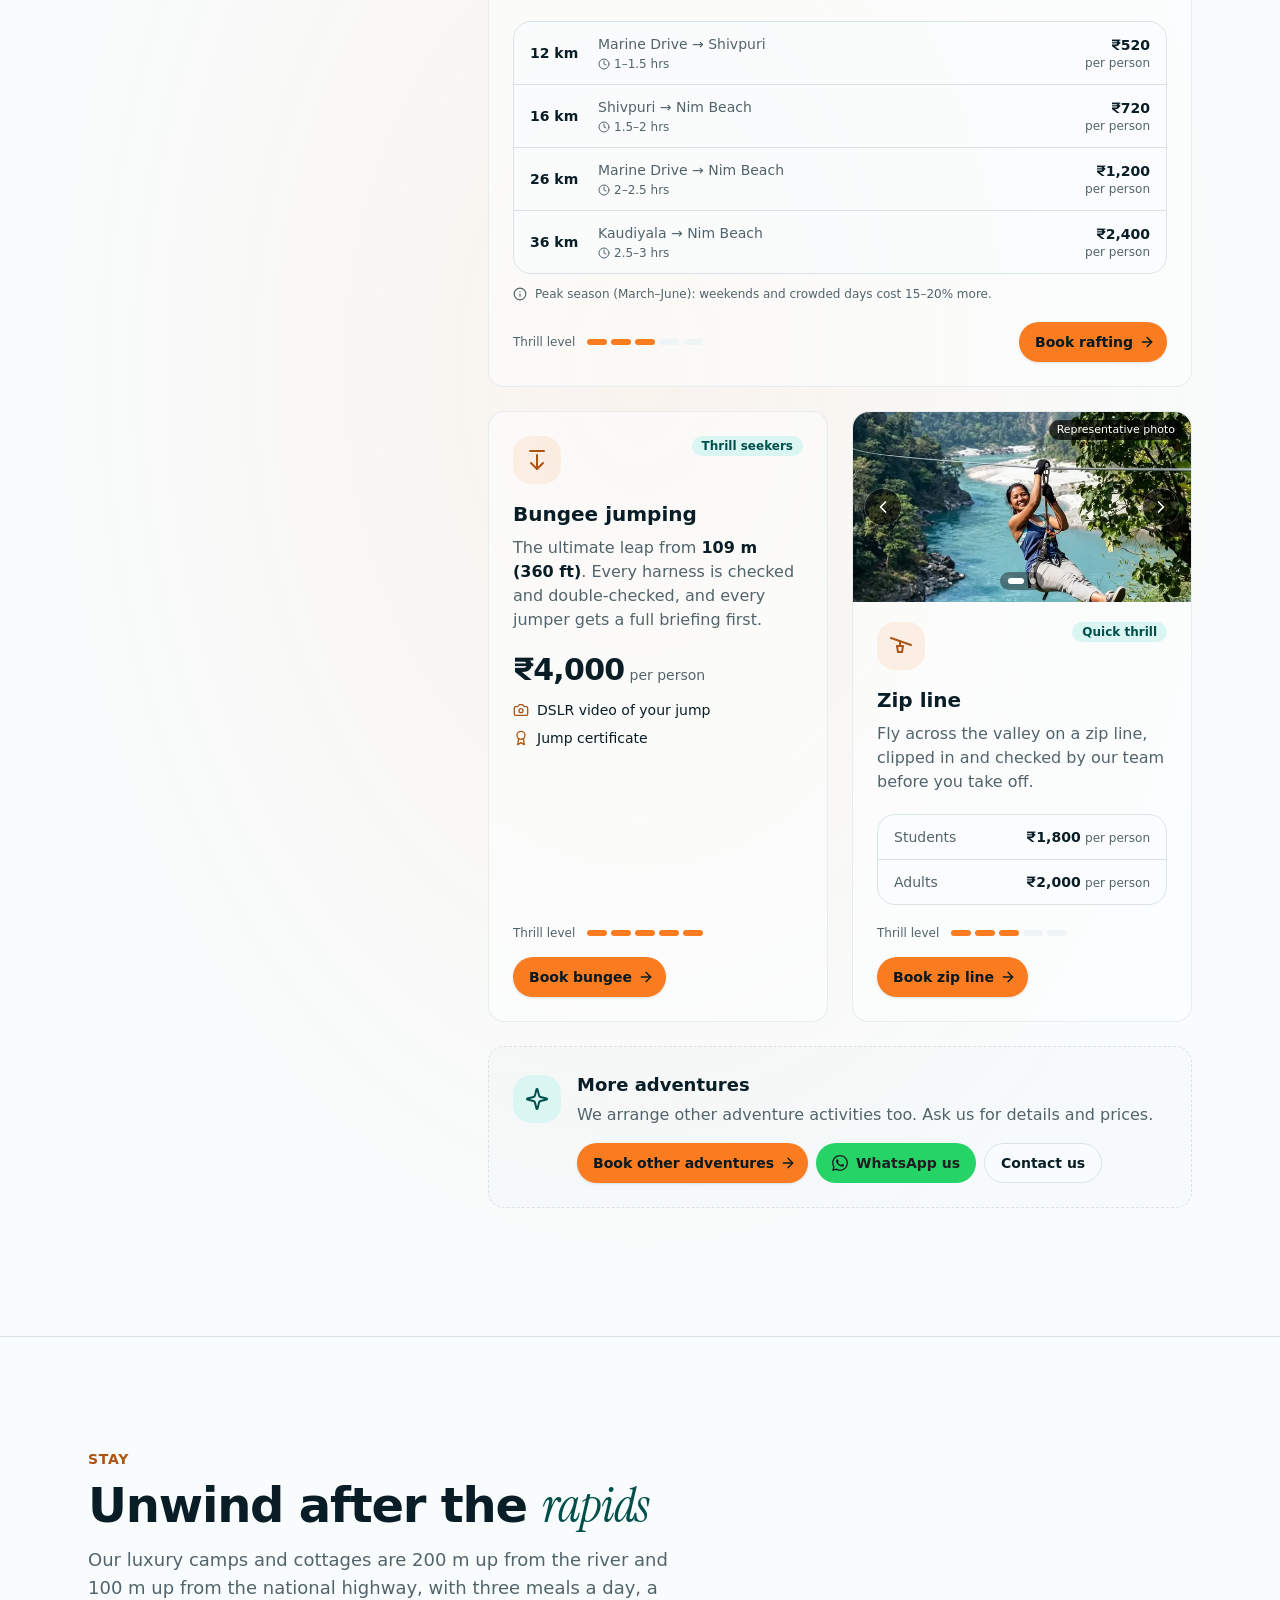
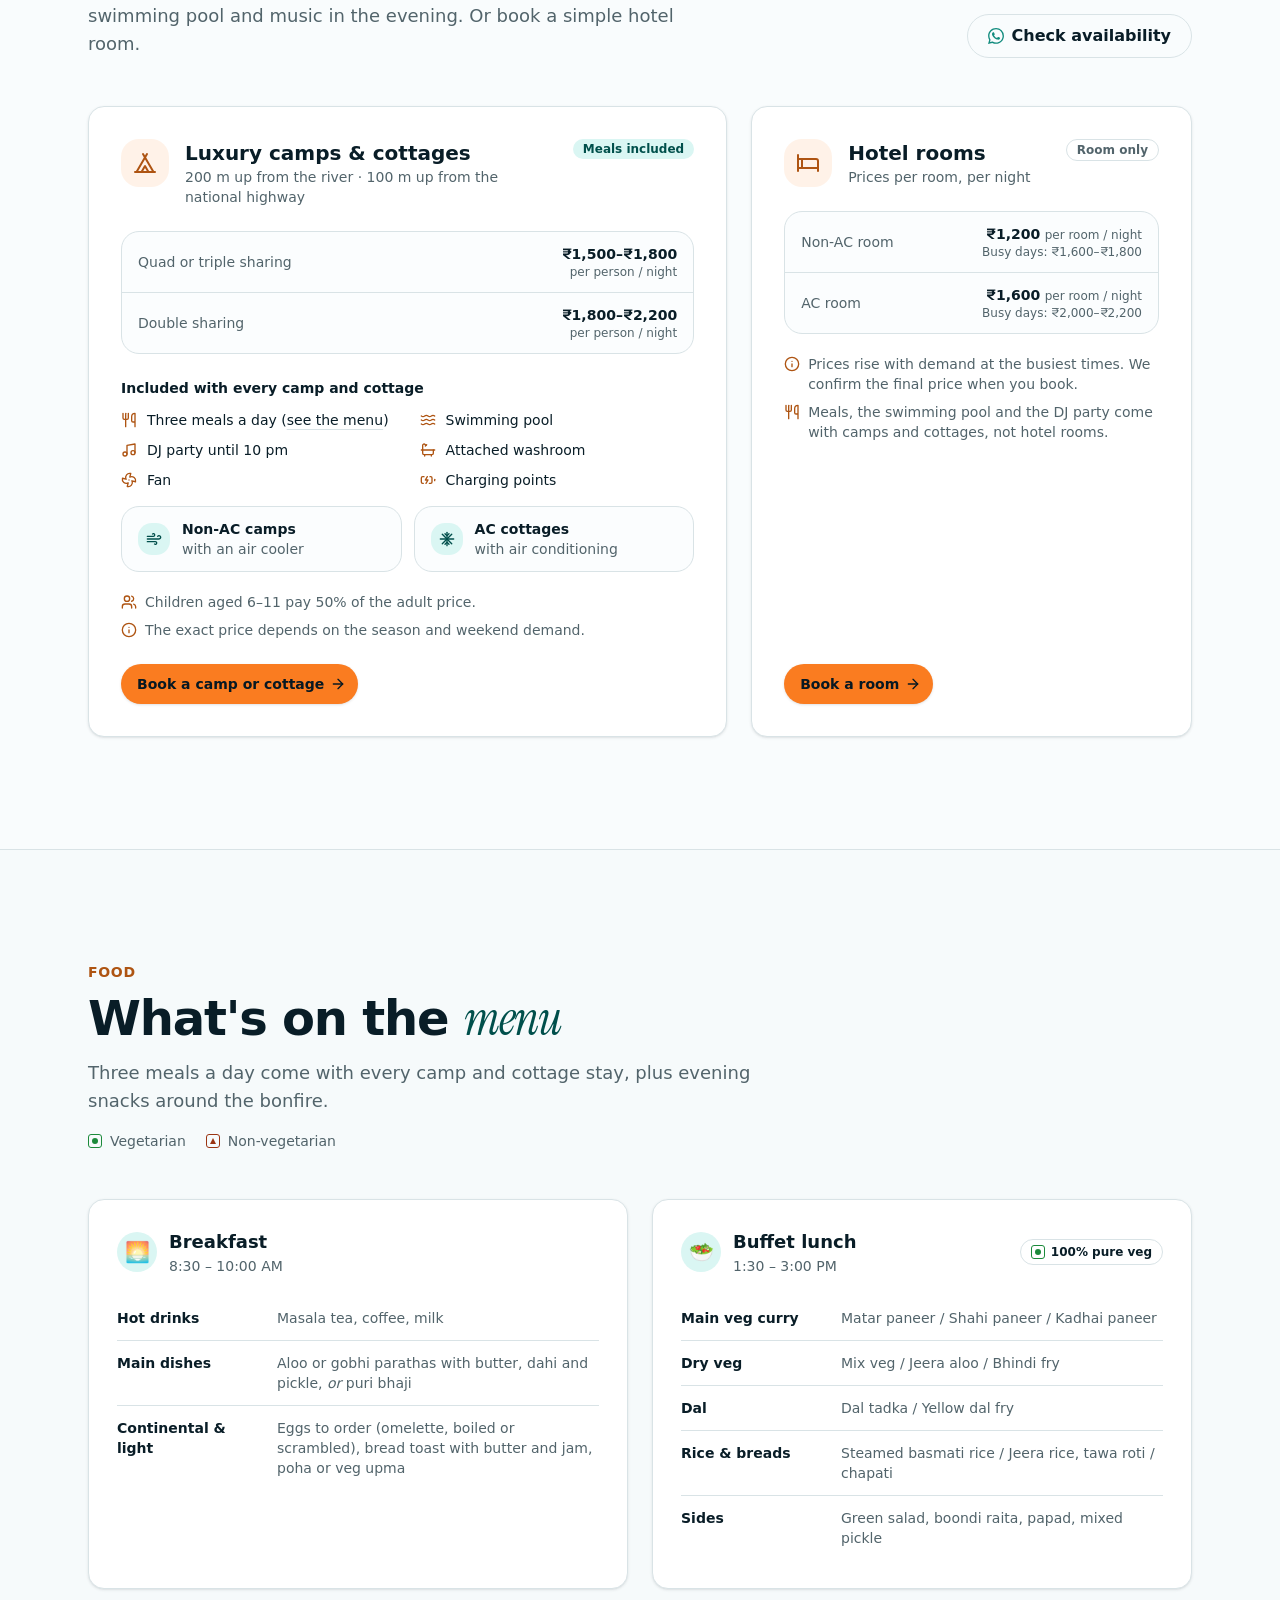
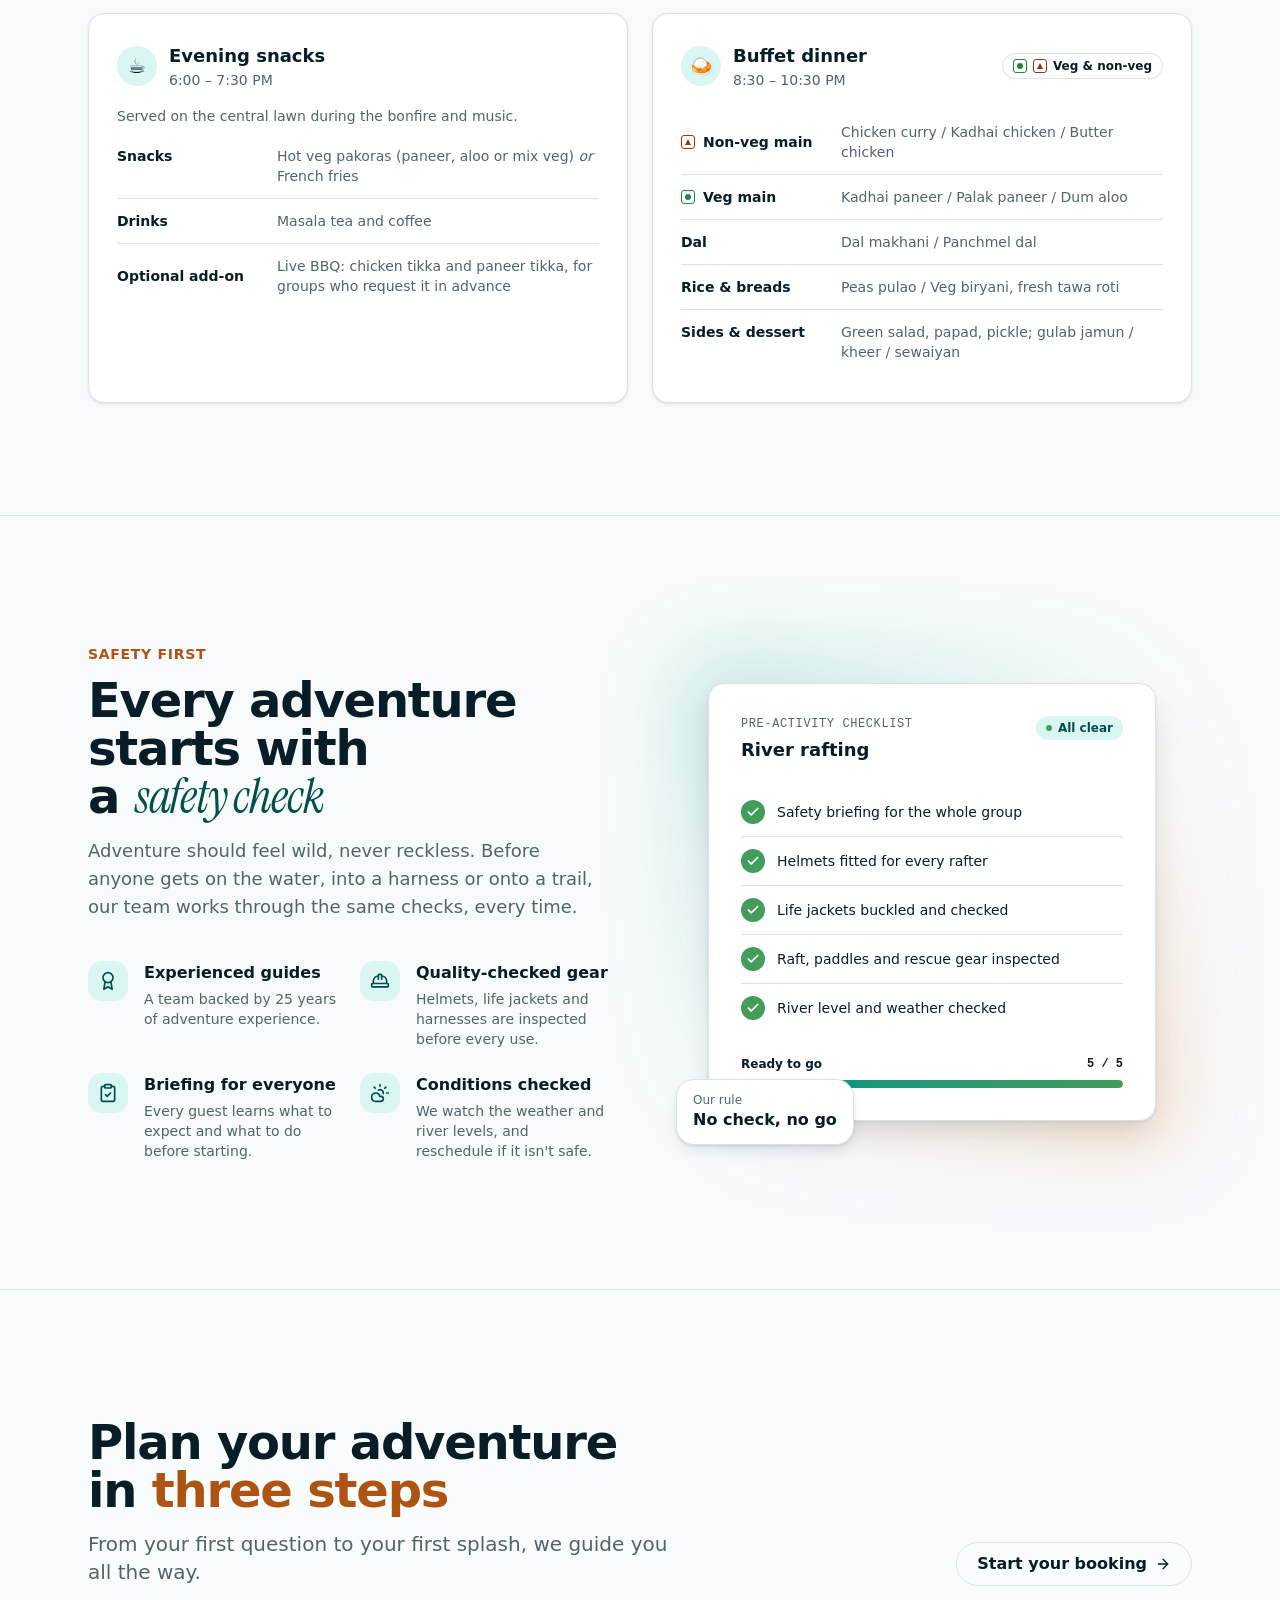
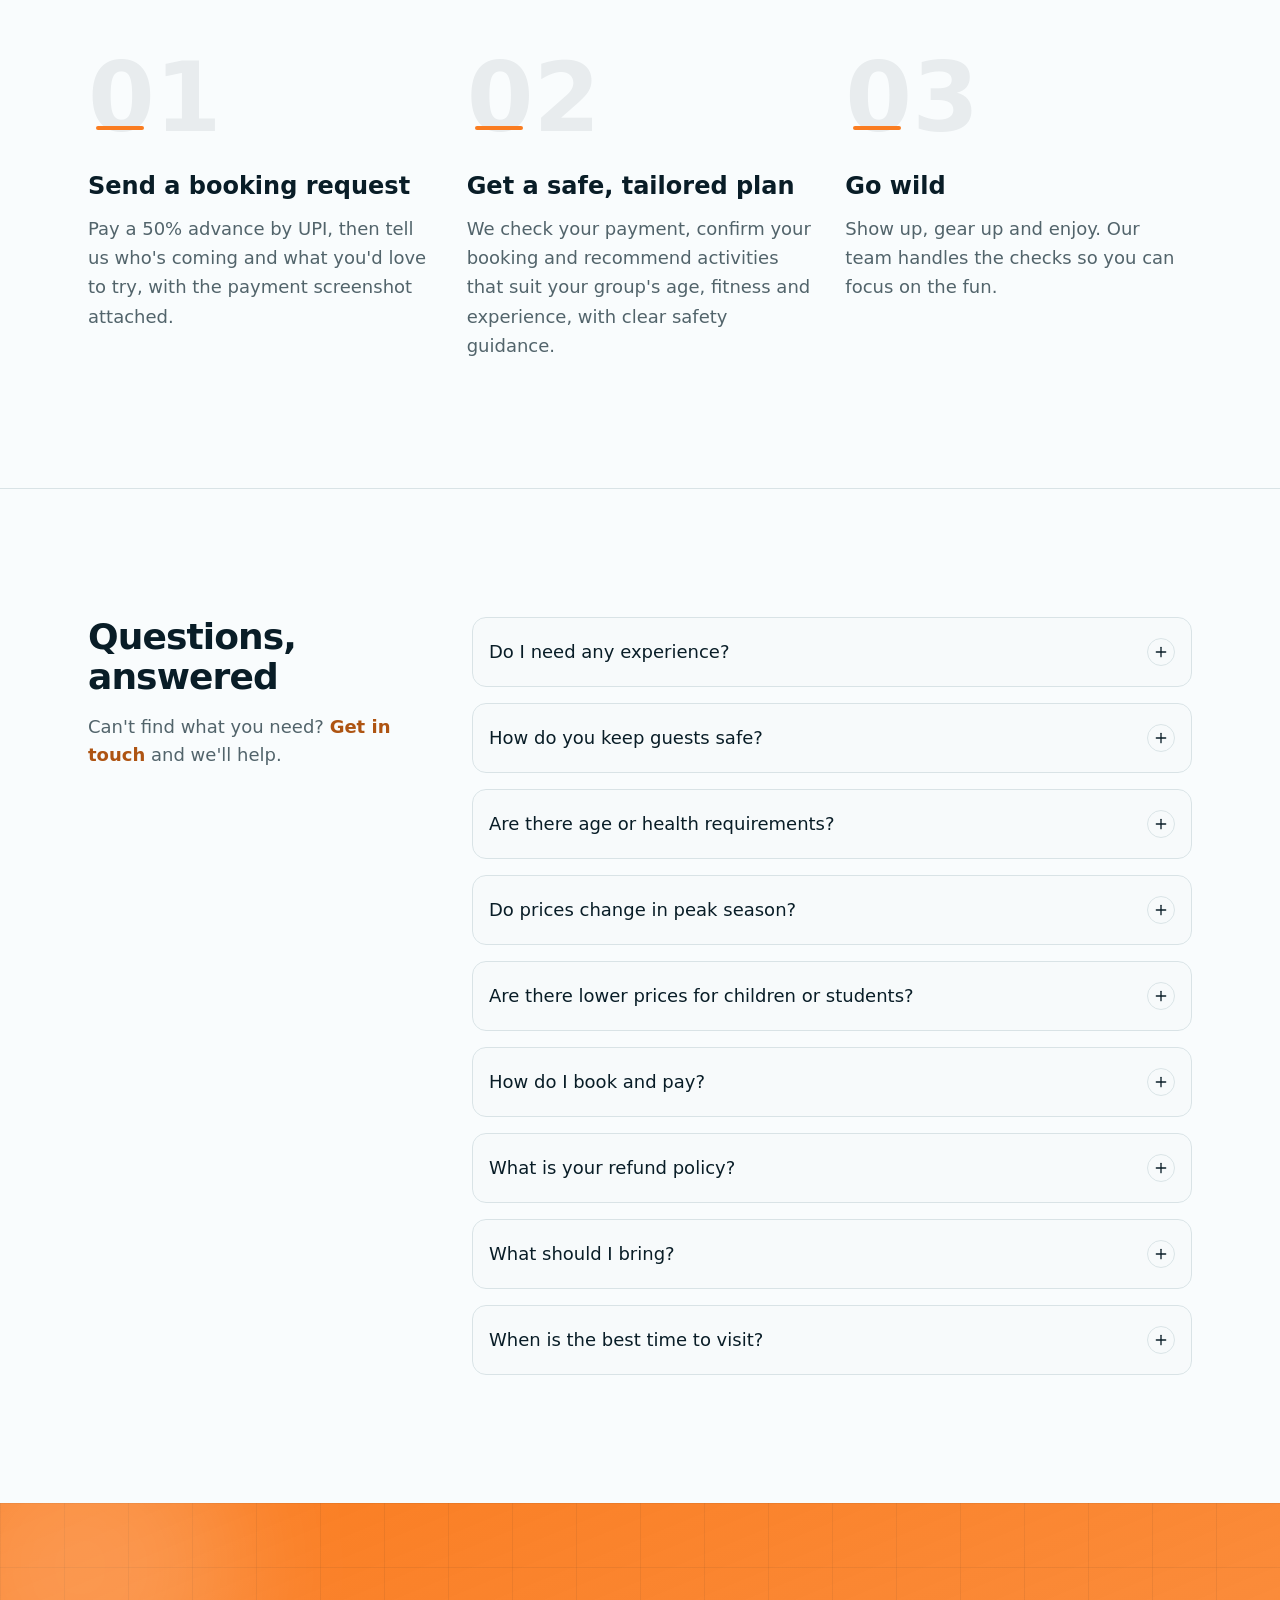
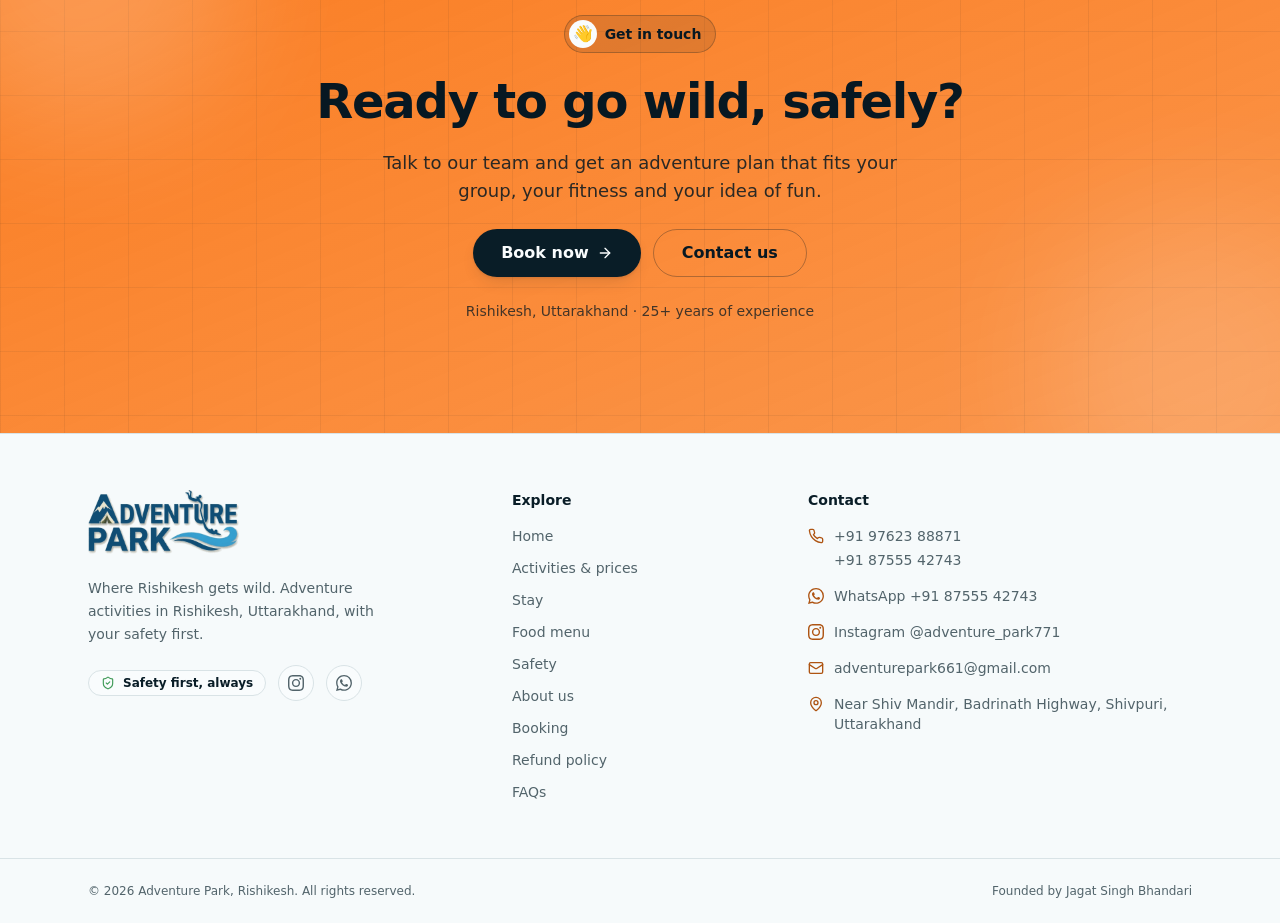
==== commit f33eb13e: "Add activity photos: rafting gallery and zip line gallery - River rafting card: four of Adventure Pa" ====
--- a/index.html
+++ b/index.html
@@ -54,6 +54,8 @@
         "height": 192
       },
       "image": [
+        "https://adventureprk.netlify.app/assets/photos/rafting-1-1440.webp",
+        "https://adventureprk.netlify.app/assets/photos/rafting-2-1440.webp",
         "https://adventureprk.netlify.app/assets/og-image.png",
         "https://adventureprk.netlify.app/assets/logo.png"
       ],
@@ -390,7 +392,7 @@
         "width": 1200,
         "height": 630
       },
-      "dateModified": "2026-10-08",
+      "dateModified": "2026-10-09",
       "@type": [
         "WebPage",
         "FAQPage"
@@ -869,6 +871,18 @@
         <div class="grid gap-6 sm:grid-cols-2">
           <!-- Rafting -->
           <article class="reveal group h-full rounded-2xl border border-border/60 bg-card/50 p-6 transition duration-300 hover:-translate-y-1 hover:bg-card hover:shadow-lg sm:col-span-2">
+            <!-- Our rafting photos: swipe, or use the arrow buttons -->
+            <div data-gallery class="relative -mx-6 -mt-6 mb-5 overflow-hidden rounded-t-2xl bg-muted">
+              <section data-gallery-track tabindex="0" aria-label="Rafting photos, 4 pictures" class="flex snap-x snap-mandatory overflow-x-auto overscroll-x-contain outline-none [scrollbar-width:none] focus-visible:ring-2 focus-visible:ring-ring focus-visible:ring-inset [&::-webkit-scrollbar]:hidden">
+                <img src="assets/photos/rafting-1-960.webp" srcset="assets/photos/rafting-1-640.webp 640w, assets/photos/rafting-1-960.webp 960w, assets/photos/rafting-1-1440.webp 1440w" sizes="(min-width: 1024px) 704px, (min-width: 640px) calc(100vw - 48px), calc(100vw - 32px)" width="1440" height="810" loading="lazy" decoding="async" alt="A wave crashes over the front of an Adventure Park raft as the crew in Adventure Park life jackets holds on" class="block aspect-video w-full shrink-0 snap-center object-cover sm:aspect-[21/9]" />
+                <img src="data:image/svg+xml,%3Csvg%20xmlns=%27http://www.w3.org/2000/svg%27%20viewBox=%270%200%2016%209%27/%3E" data-src="assets/photos/rafting-2-960.webp" data-srcset="assets/photos/rafting-2-640.webp 640w, assets/photos/rafting-2-960.webp 960w, assets/photos/rafting-2-1440.webp 1440w" data-sizes="(min-width: 1024px) 704px, (min-width: 640px) calc(100vw - 48px), calc(100vw - 32px)" width="1440" height="810" loading="lazy" decoding="async" alt="Adventure Park rafters in helmets and life jackets paddle into a big splash on the Ganga" class="hidden aspect-video [.js_&]:block w-full shrink-0 snap-center object-cover sm:aspect-[21/9]" />
+                <img src="data:image/svg+xml,%3Csvg%20xmlns=%27http://www.w3.org/2000/svg%27%20viewBox=%270%200%2016%209%27/%3E" data-src="assets/photos/rafting-3-960.webp" data-srcset="assets/photos/rafting-3-640.webp 640w, assets/photos/rafting-3-960.webp 960w, assets/photos/rafting-3-1440.webp 1440w" data-sizes="(min-width: 1024px) 704px, (min-width: 640px) calc(100vw - 48px), calc(100vw - 32px)" width="1440" height="810" loading="lazy" decoding="async" alt="An Adventure Park crew paddles hard through white-water rapids between forested hills" class="hidden aspect-video [.js_&]:block w-full shrink-0 snap-center object-cover sm:aspect-[21/9]" />
+                <img src="data:image/svg+xml,%3Csvg%20xmlns=%27http://www.w3.org/2000/svg%27%20viewBox=%270%200%2016%209%27/%3E" data-src="assets/photos/rafting-4-960.webp" data-srcset="assets/photos/rafting-4-640.webp 640w, assets/photos/rafting-4-960.webp 960w, assets/photos/rafting-4-1440.webp 1440w" data-sizes="(min-width: 1024px) 704px, (min-width: 640px) calc(100vw - 48px), calc(100vw - 32px)" width="1440" height="810" loading="lazy" decoding="async" alt="The guide stands at the front of an Adventure Park raft with arms raised as the crew paddles on" class="hidden aspect-video [.js_&]:block w-full shrink-0 snap-center object-cover sm:aspect-[21/9]" />
+              </section>
+              <button type="button" data-gallery-prev aria-label="Previous photo" class="absolute left-3 top-1/2 -translate-y-1/2 hidden size-9 [.js_&]:grid place-items-center rounded-full bg-black/60 text-white shadow-sm ring-1 ring-white/20 transition hover:bg-black/80"><svg aria-hidden="true" xmlns="http://www.w3.org/2000/svg" viewBox="0 0 24 24" fill="none" stroke="currentColor" stroke-width="2" stroke-linecap="round" stroke-linejoin="round" class="size-5"><path d="m15 18-6-6 6-6"/></svg></button>
+              <button type="button" data-gallery-next aria-label="Next photo" class="absolute right-3 top-1/2 -translate-y-1/2 hidden size-9 [.js_&]:grid place-items-center rounded-full bg-black/60 text-white shadow-sm ring-1 ring-white/20 transition hover:bg-black/80"><svg aria-hidden="true" xmlns="http://www.w3.org/2000/svg" viewBox="0 0 24 24" fill="none" stroke="currentColor" stroke-width="2" stroke-linecap="round" stroke-linejoin="round" class="size-5"><path d="m9 18 6-6-6-6"/></svg></button>
+              <div aria-hidden="true" class="absolute bottom-3 left-1/2 hidden -translate-x-1/2 [.js_&]:flex items-center gap-1.5 rounded-full bg-black/40 px-2 py-1.5"><span data-gallery-dot class="h-1.5 w-1.5 rounded-full bg-white/60 transition-all data-current:w-4 data-current:bg-white"></span><span data-gallery-dot class="h-1.5 w-1.5 rounded-full bg-white/60 transition-all data-current:w-4 data-current:bg-white"></span><span data-gallery-dot class="h-1.5 w-1.5 rounded-full bg-white/60 transition-all data-current:w-4 data-current:bg-white"></span><span data-gallery-dot class="h-1.5 w-1.5 rounded-full bg-white/60 transition-all data-current:w-4 data-current:bg-white"></span></div>
+            </div>
             <div class="mb-4 flex items-start justify-between gap-3">
               <span class="flex size-12 items-center justify-center rounded-xl bg-primary/10 text-primary-ink transition-colors group-hover:bg-primary group-hover:text-primary-foreground"><svg aria-hidden="true" xmlns="http://www.w3.org/2000/svg" viewBox="0 0 24 24" fill="none" stroke="currentColor" stroke-width="2" stroke-linecap="round" stroke-linejoin="round" class="size-6"><path d="M2 6c.6.5 1.2 1 2.5 1C7 7 7 5 9.5 5c2.6 0 2.4 2 5 2 2.5 0 2.5-2 5-2 1.3 0 1.9.5 2.5 1"/><path d="M2 12c.6.5 1.2 1 2.5 1 2.5 0 2.5-2 5-2 2.6 0 2.4 2 5 2 2.5 0 2.5-2 5-2 1.3 0 1.9.5 2.5 1"/><path d="M2 18c.6.5 1.2 1 2.5 1 2.5 0 2.5-2 5-2 2.6 0 2.4 2 5 2 2.5 0 2.5-2 5-2 1.3 0 1.9.5 2.5 1"/></svg></span>
               <span class="rounded-full bg-secondary px-2.5 py-0.5 text-xs font-semibold text-secondary-foreground">Beginner friendly</span>
@@ -931,6 +945,17 @@
 
           <!-- Zip line -->
           <article class="reveal group flex h-full flex-col rounded-2xl border border-border/60 bg-card/50 p-6 transition duration-300 hover:-translate-y-1 hover:bg-card hover:shadow-lg [--d:100ms]">
+            <!-- Zip line photos (representative, not taken at our park): swipe, or use the arrow buttons -->
+            <div data-gallery class="relative -mx-6 -mt-6 mb-5 overflow-hidden rounded-t-2xl bg-muted">
+              <section data-gallery-track tabindex="0" aria-label="Zip line photos, 2 pictures" class="flex snap-x snap-mandatory overflow-x-auto overscroll-x-contain outline-none [scrollbar-width:none] focus-visible:ring-2 focus-visible:ring-ring focus-visible:ring-inset [&::-webkit-scrollbar]:hidden">
+                <img src="assets/photos/zipline-1-640.webp" width="640" height="360" loading="lazy" decoding="async" alt="A rider zip lining above a turquoise river valley" class="block aspect-video w-full shrink-0 snap-center object-cover" />
+                <img src="data:image/svg+xml,%3Csvg%20xmlns=%27http://www.w3.org/2000/svg%27%20viewBox=%270%200%2016%209%27/%3E" data-src="assets/photos/zipline-2-629.webp" width="629" height="354" loading="lazy" decoding="async" alt="A rider on a zip line above a river valley" class="hidden aspect-video w-full shrink-0 snap-center object-cover [.js_&]:block" />
+              </section>
+              <span class="absolute top-2 right-2 rounded-full bg-black/70 px-2 py-0.5 text-[11px] font-medium text-white">Representative photo</span>
+              <button type="button" data-gallery-prev aria-label="Previous photo" class="absolute left-3 top-1/2 -translate-y-1/2 hidden size-9 [.js_&]:grid place-items-center rounded-full bg-black/60 text-white shadow-sm ring-1 ring-white/20 transition hover:bg-black/80"><svg aria-hidden="true" xmlns="http://www.w3.org/2000/svg" viewBox="0 0 24 24" fill="none" stroke="currentColor" stroke-width="2" stroke-linecap="round" stroke-linejoin="round" class="size-5"><path d="m15 18-6-6 6-6"/></svg></button>
+              <button type="button" data-gallery-next aria-label="Next photo" class="absolute right-3 top-1/2 -translate-y-1/2 hidden size-9 [.js_&]:grid place-items-center rounded-full bg-black/60 text-white shadow-sm ring-1 ring-white/20 transition hover:bg-black/80"><svg aria-hidden="true" xmlns="http://www.w3.org/2000/svg" viewBox="0 0 24 24" fill="none" stroke="currentColor" stroke-width="2" stroke-linecap="round" stroke-linejoin="round" class="size-5"><path d="m9 18 6-6-6-6"/></svg></button>
+              <div aria-hidden="true" class="absolute bottom-3 left-1/2 hidden -translate-x-1/2 [.js_&]:flex items-center gap-1.5 rounded-full bg-black/40 px-2 py-1.5"><span data-gallery-dot class="h-1.5 w-1.5 rounded-full bg-white/60 transition-all data-current:w-4 data-current:bg-white"></span><span data-gallery-dot class="h-1.5 w-1.5 rounded-full bg-white/60 transition-all data-current:w-4 data-current:bg-white"></span></div>
+            </div>
             <div class="mb-4 flex items-start justify-between gap-3">
               <span class="flex size-12 items-center justify-center rounded-xl bg-primary/10 text-primary-ink transition-colors group-hover:bg-primary group-hover:text-primary-foreground"><svg aria-hidden="true" xmlns="http://www.w3.org/2000/svg" viewBox="0 0 24 24" fill="none" stroke="currentColor" stroke-width="2" stroke-linecap="round" stroke-linejoin="round" class="size-6"><path d="M2 4l20 7"/><path d="M11 7.6V12"/><path d="M8 12h6l-1 6h-4z"/></svg></span>
               <span class="rounded-full bg-secondary px-2.5 py-0.5 text-xs font-semibold text-secondary-foreground">Quick thrill</span>
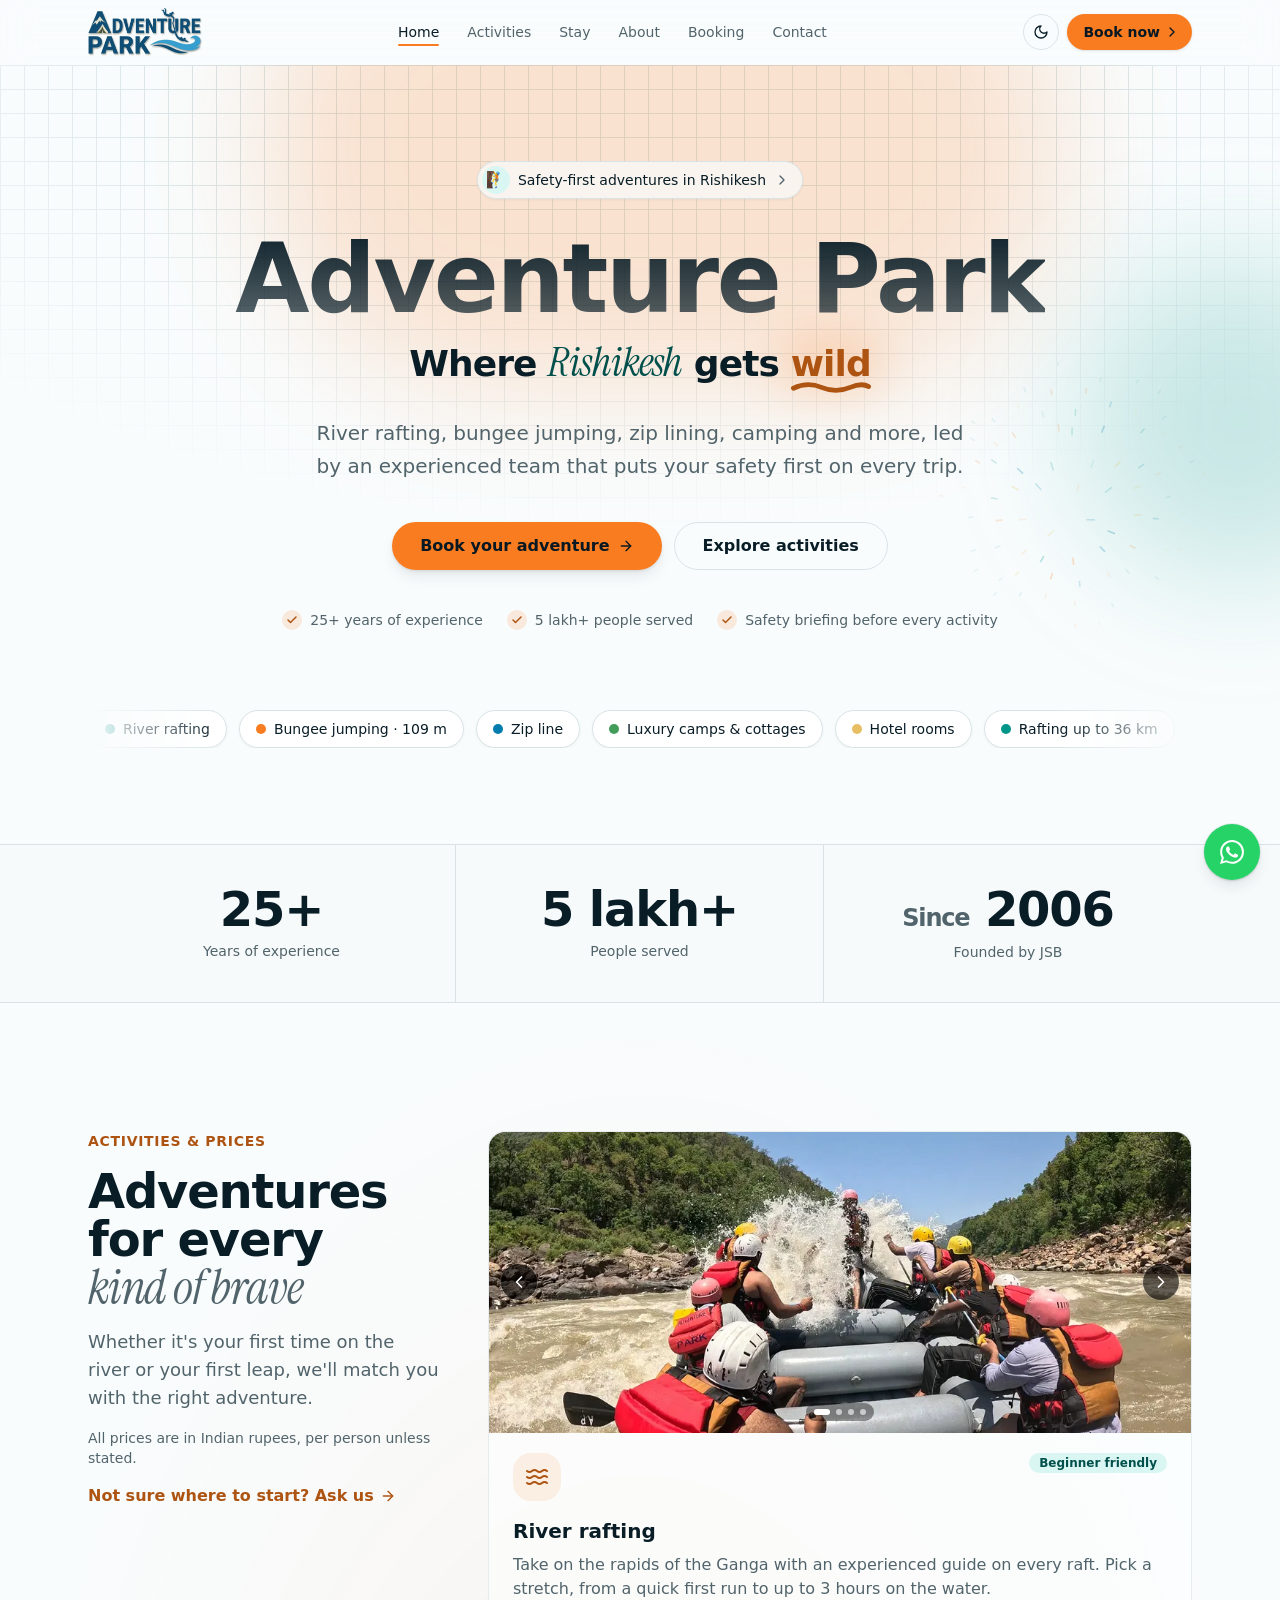
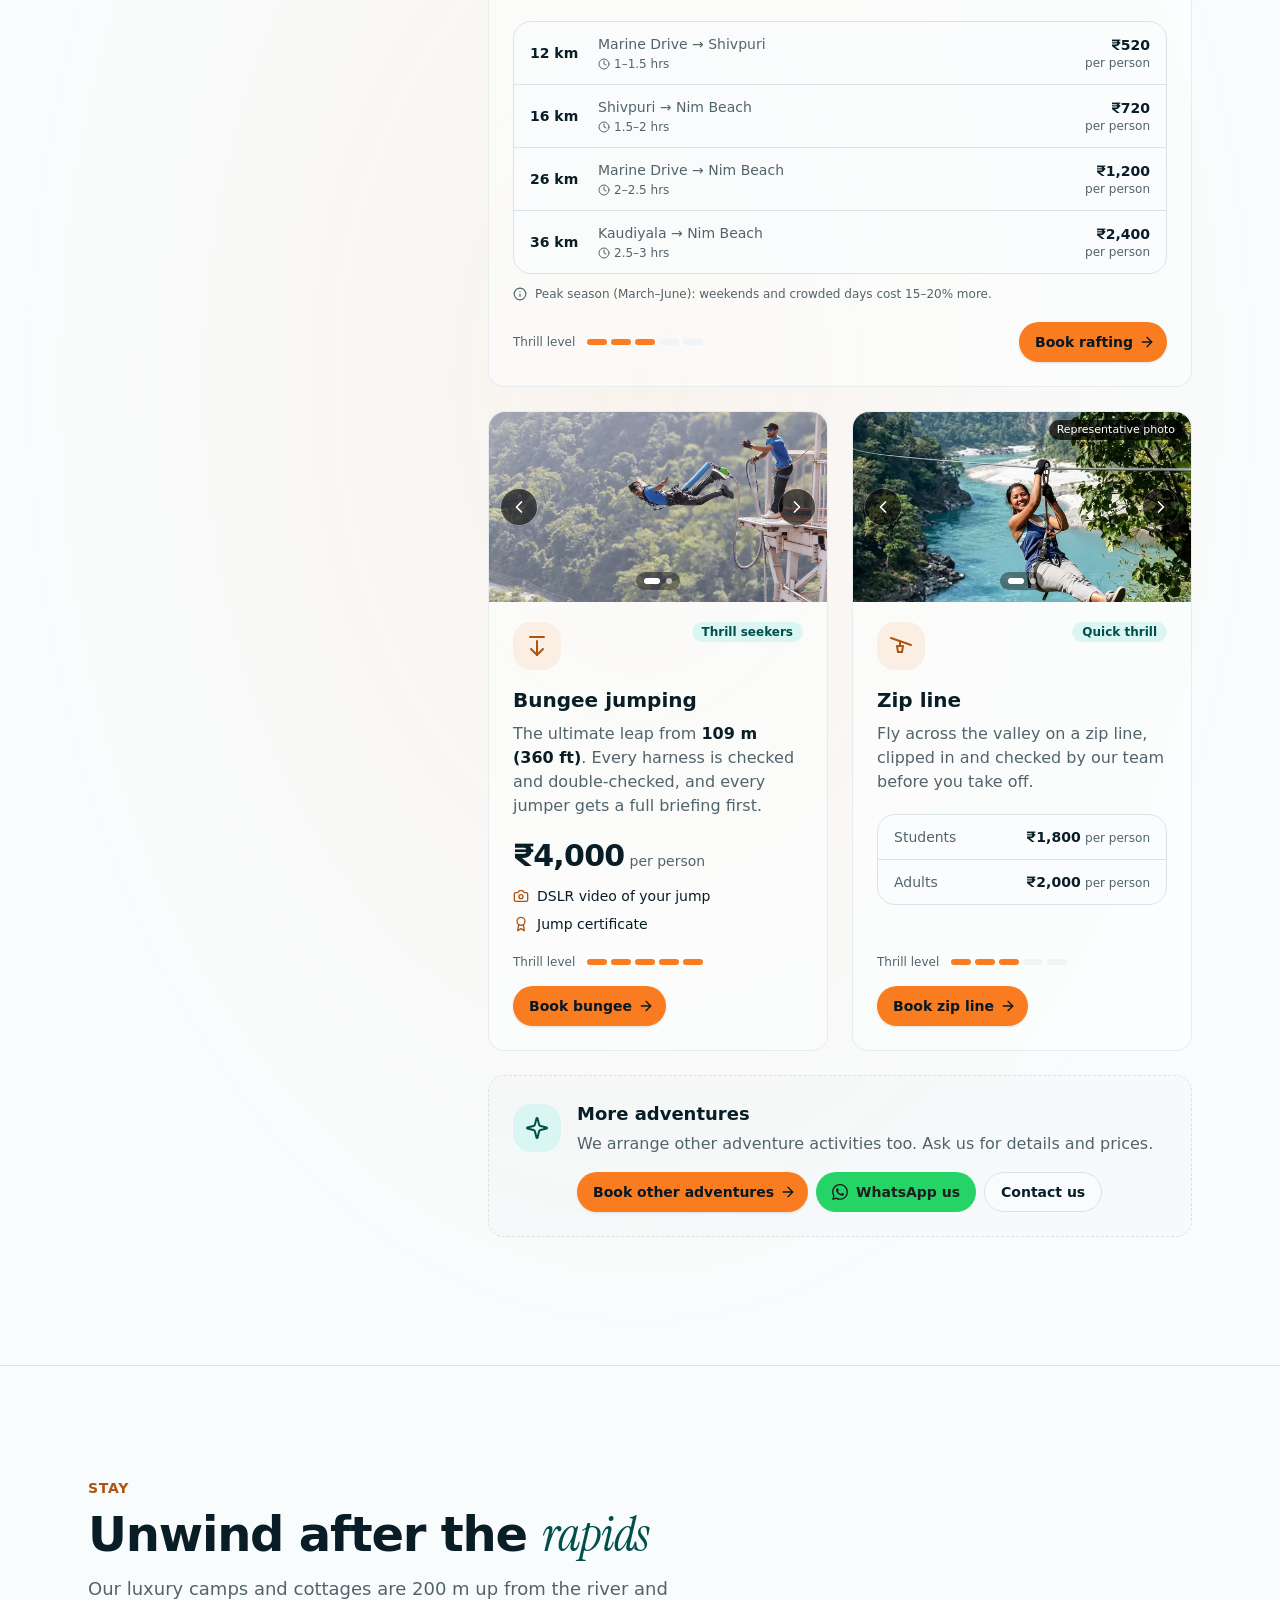
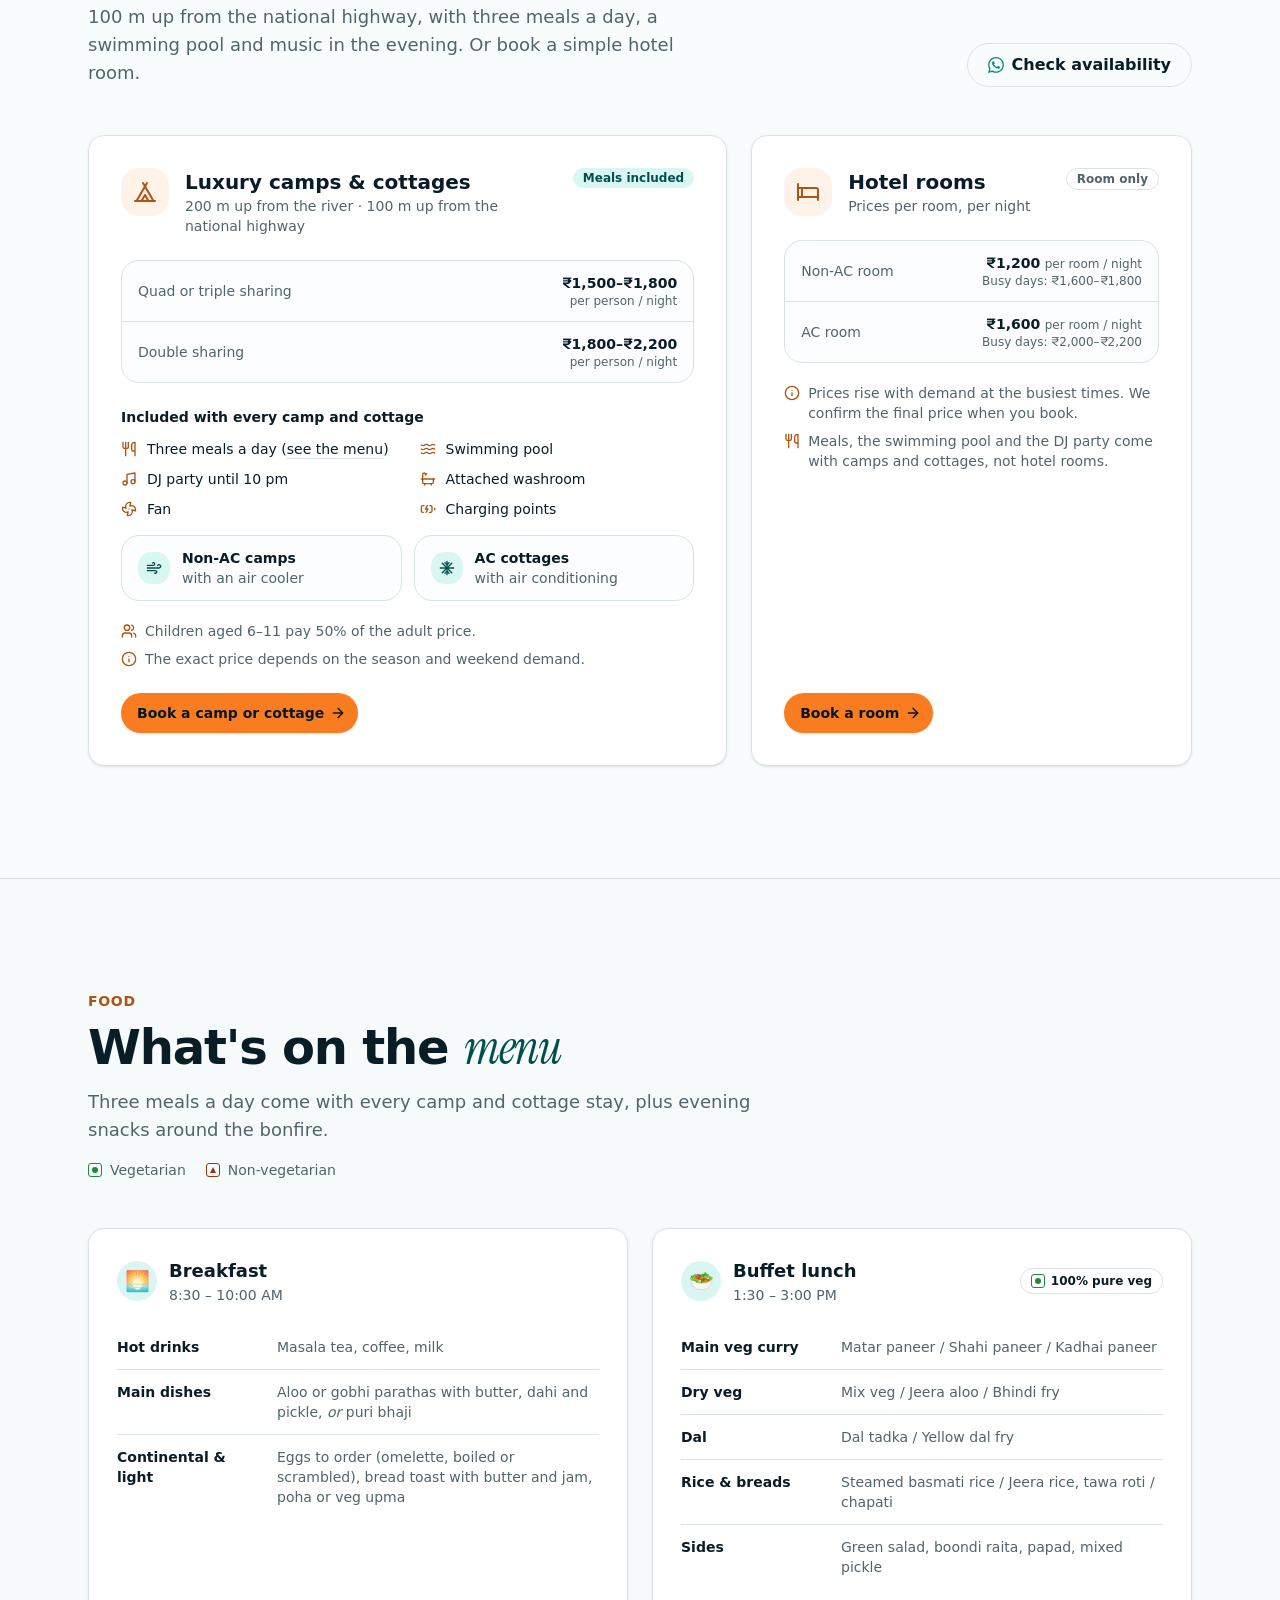
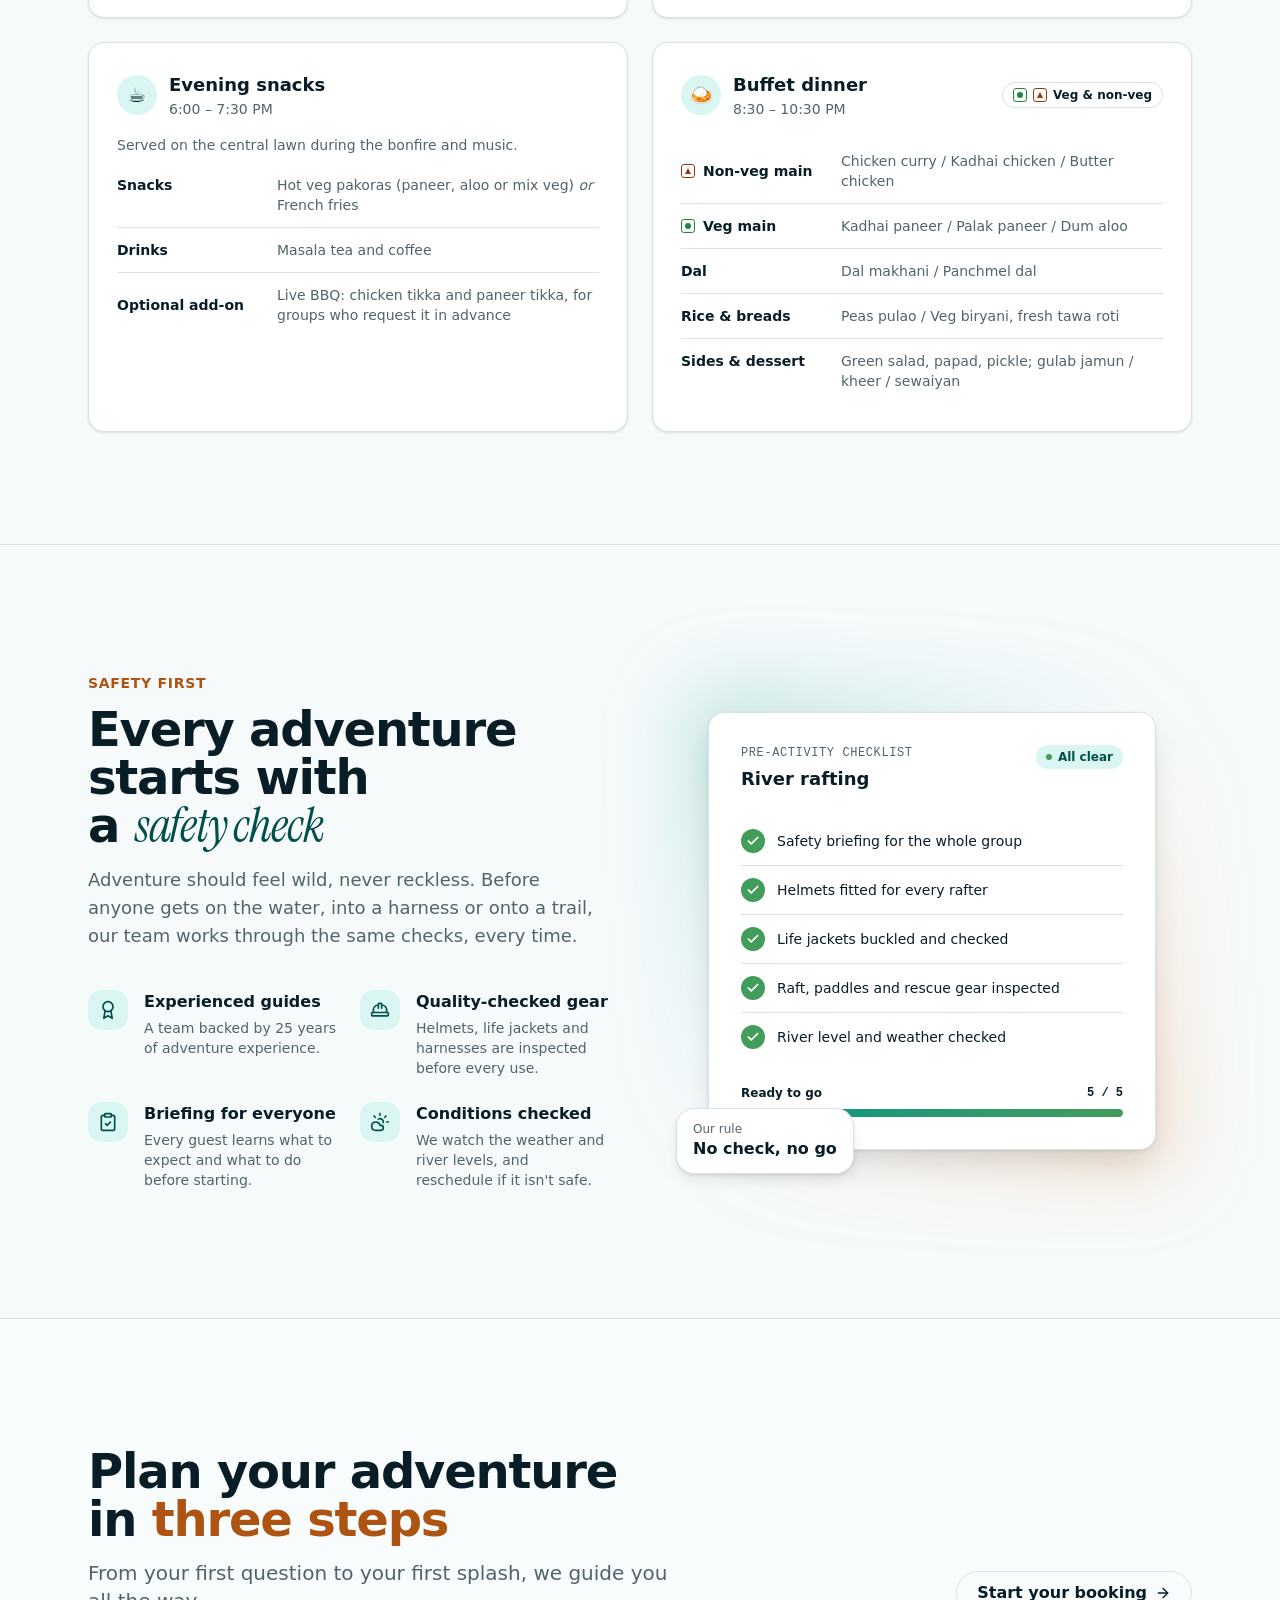
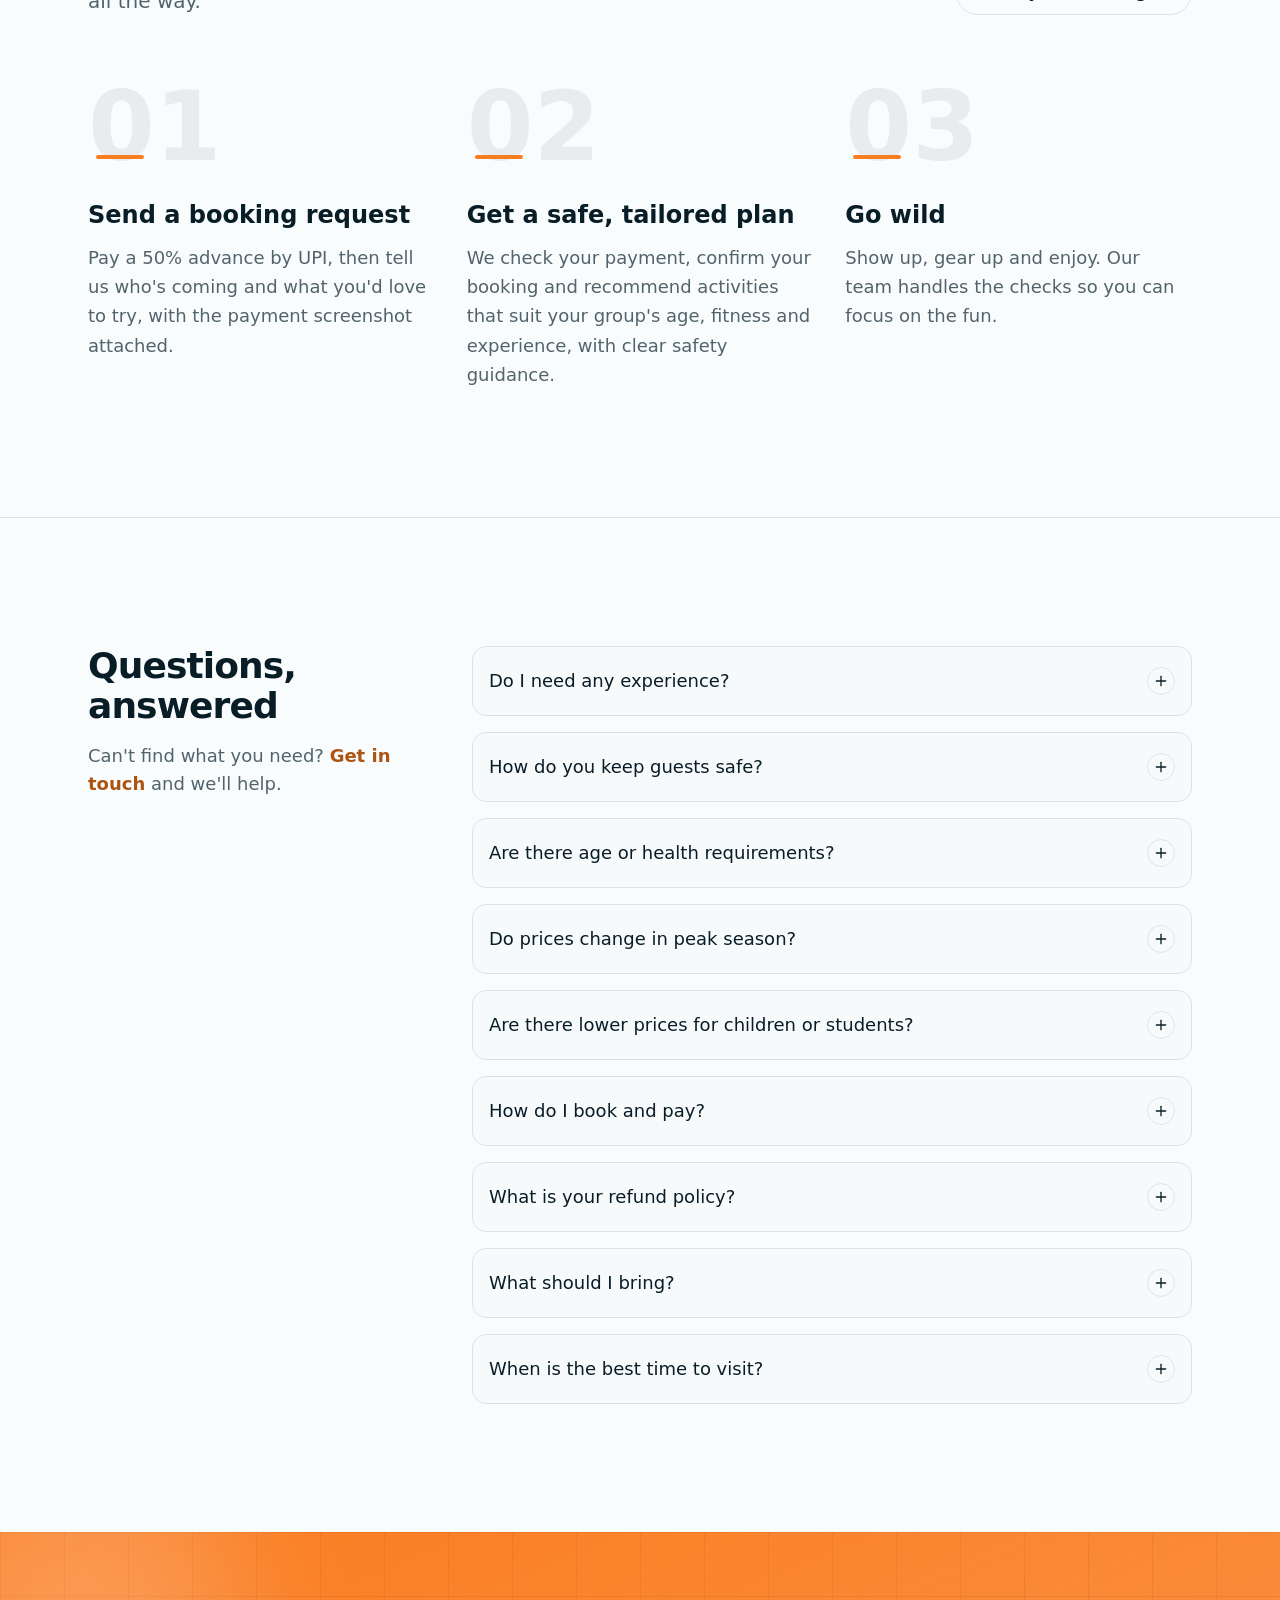
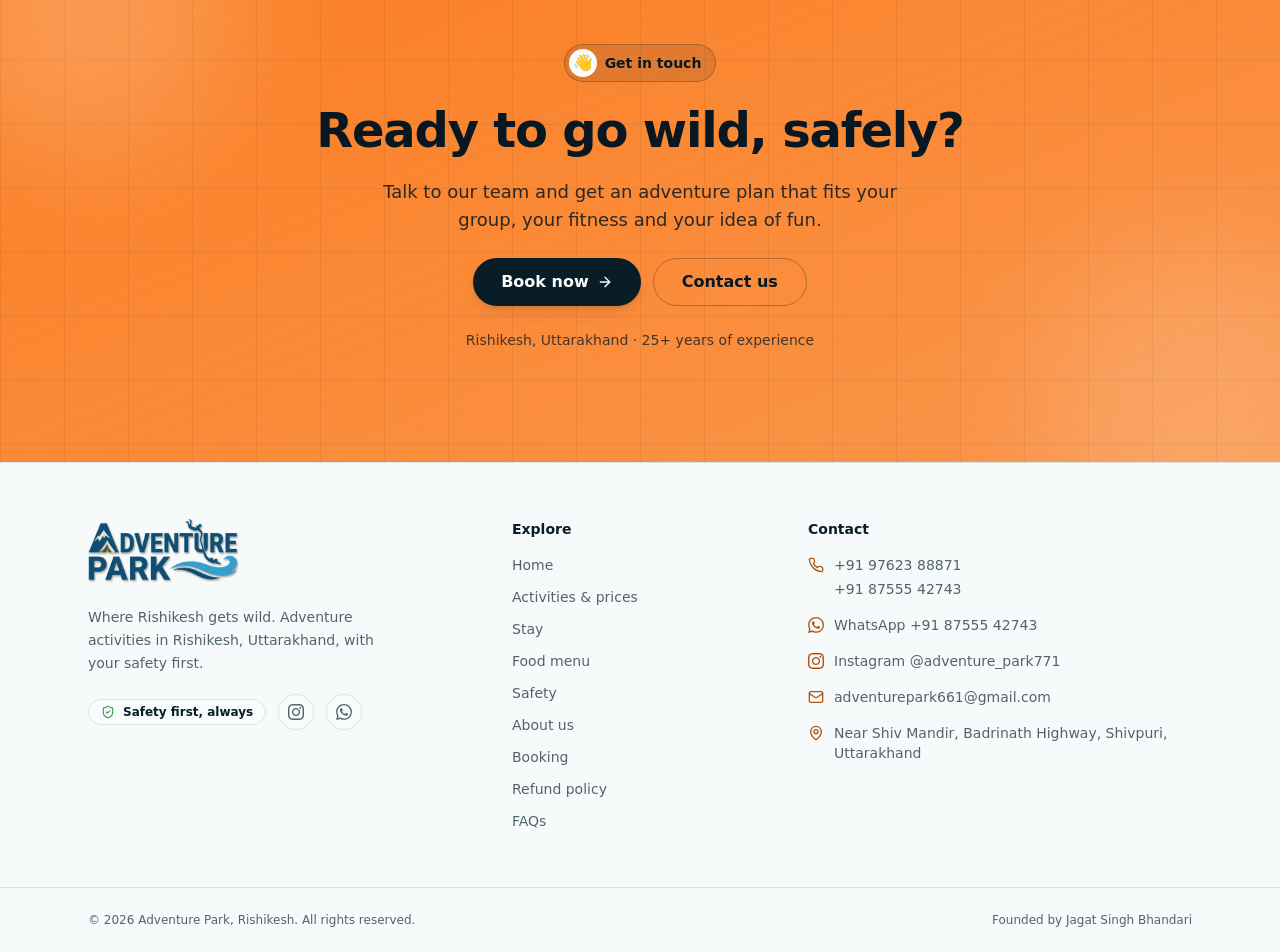
==== commit f2014205: "Add bungee photos to the bungee card Two jump photos from Splash Bungy, used with their permission: " ====
--- a/index.html
+++ b/index.html
@@ -923,6 +923,16 @@
 
           <!-- Bungee -->
           <article class="reveal group flex h-full flex-col rounded-2xl border border-border/60 bg-card/50 p-6 transition duration-300 hover:-translate-y-1 hover:bg-card hover:shadow-lg">
+            <!-- Bungee photos (used with Splash Bungy's permission): swipe, or use the arrow buttons -->
+            <div data-gallery class="relative -mx-6 -mt-6 mb-5 overflow-hidden rounded-t-2xl bg-muted">
+              <section data-gallery-track tabindex="0" aria-label="Bungee photos, 2 pictures" class="flex snap-x snap-mandatory overflow-x-auto overscroll-x-contain outline-none [scrollbar-width:none] focus-visible:ring-2 focus-visible:ring-ring focus-visible:ring-inset [&::-webkit-scrollbar]:hidden">
+                <img src="assets/photos/bungee-1-960.webp" srcset="assets/photos/bungee-1-640.webp 640w, assets/photos/bungee-1-960.webp 960w, assets/photos/bungee-1-1440.webp 1440w" sizes="(min-width: 1024px) 340px, (min-width: 640px) calc(50vw - 36px), calc(100vw - 32px)" width="1440" height="810" loading="lazy" decoding="async" alt="A jumper dives off the bungee platform above a forested valley as the jump master looks on" class="block aspect-video w-full shrink-0 snap-center object-cover" />
+                <img src="data:image/svg+xml,%3Csvg%20xmlns=%27http://www.w3.org/2000/svg%27%20viewBox=%270%200%2016%209%27/%3E" data-src="assets/photos/bungee-2-960.webp" data-srcset="assets/photos/bungee-2-640.webp 640w, assets/photos/bungee-2-960.webp 960w, assets/photos/bungee-2-1440.webp 1440w" data-sizes="(min-width: 1024px) 340px, (min-width: 640px) calc(50vw - 36px), calc(100vw - 32px)" width="1440" height="810" loading="lazy" decoding="async" alt="A smiling jumper hangs on the bungee cord above the turquoise river, seen from the platform" class="hidden aspect-video w-full shrink-0 snap-center object-cover [.js_&]:block" />
+              </section>
+              <button type="button" data-gallery-prev aria-label="Previous photo" class="absolute left-3 top-1/2 -translate-y-1/2 hidden size-9 [.js_&]:grid place-items-center rounded-full bg-black/60 text-white shadow-sm ring-1 ring-white/20 transition hover:bg-black/80"><svg aria-hidden="true" xmlns="http://www.w3.org/2000/svg" viewBox="0 0 24 24" fill="none" stroke="currentColor" stroke-width="2" stroke-linecap="round" stroke-linejoin="round" class="size-5"><path d="m15 18-6-6 6-6"/></svg></button>
+              <button type="button" data-gallery-next aria-label="Next photo" class="absolute right-3 top-1/2 -translate-y-1/2 hidden size-9 [.js_&]:grid place-items-center rounded-full bg-black/60 text-white shadow-sm ring-1 ring-white/20 transition hover:bg-black/80"><svg aria-hidden="true" xmlns="http://www.w3.org/2000/svg" viewBox="0 0 24 24" fill="none" stroke="currentColor" stroke-width="2" stroke-linecap="round" stroke-linejoin="round" class="size-5"><path d="m9 18 6-6-6-6"/></svg></button>
+              <div aria-hidden="true" class="absolute bottom-3 left-1/2 hidden -translate-x-1/2 [.js_&]:flex items-center gap-1.5 rounded-full bg-black/40 px-2 py-1.5"><span data-gallery-dot class="h-1.5 w-1.5 rounded-full bg-white/60 transition-all data-current:w-4 data-current:bg-white"></span><span data-gallery-dot class="h-1.5 w-1.5 rounded-full bg-white/60 transition-all data-current:w-4 data-current:bg-white"></span></div>
+            </div>
             <div class="mb-4 flex items-start justify-between gap-3">
               <span class="flex size-12 items-center justify-center rounded-xl bg-primary/10 text-primary-ink transition-colors group-hover:bg-primary group-hover:text-primary-foreground"><svg aria-hidden="true" xmlns="http://www.w3.org/2000/svg" viewBox="0 0 24 24" fill="none" stroke="currentColor" stroke-width="2" stroke-linecap="round" stroke-linejoin="round" class="size-6"><path d="M19 3H5"/><path d="M12 21V7"/><path d="m6 15 6 6 6-6"/></svg></span>
               <span class="rounded-full bg-secondary px-2.5 py-0.5 text-xs font-semibold text-secondary-foreground">Thrill seekers</span>
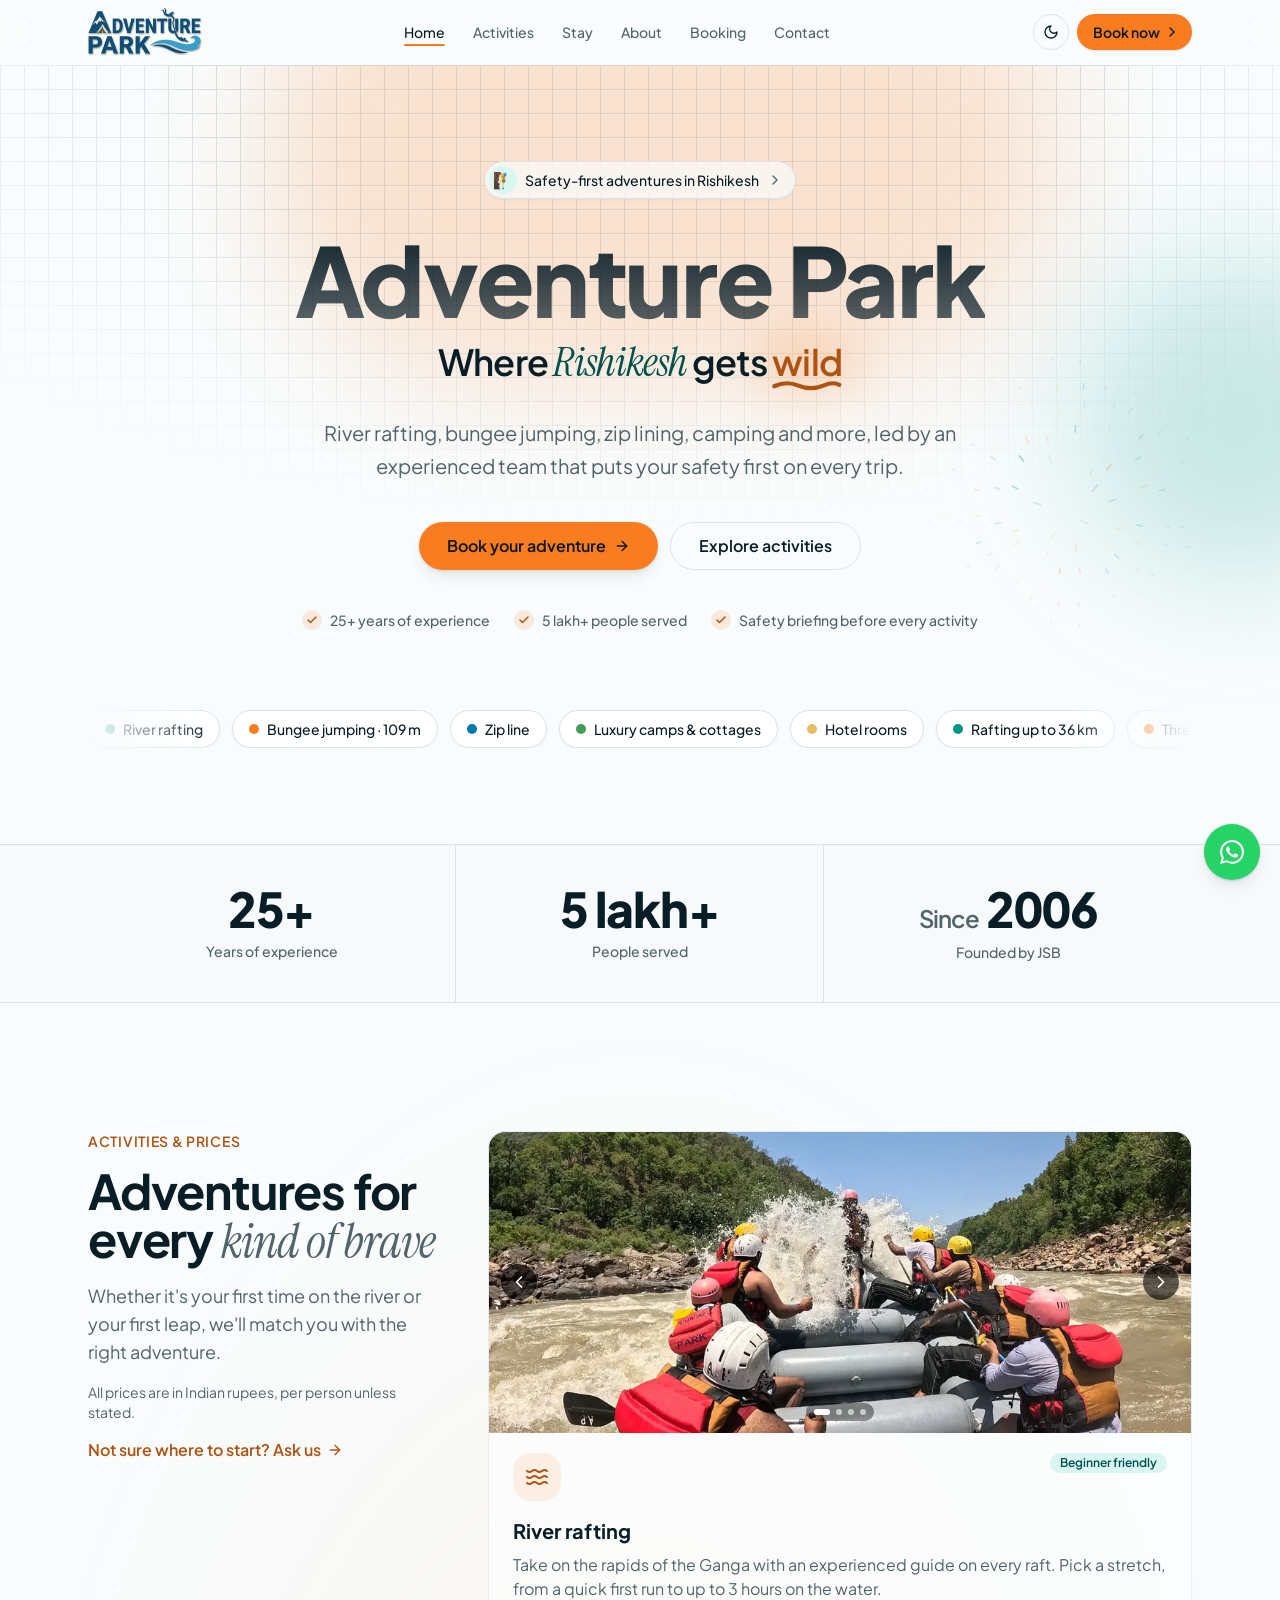
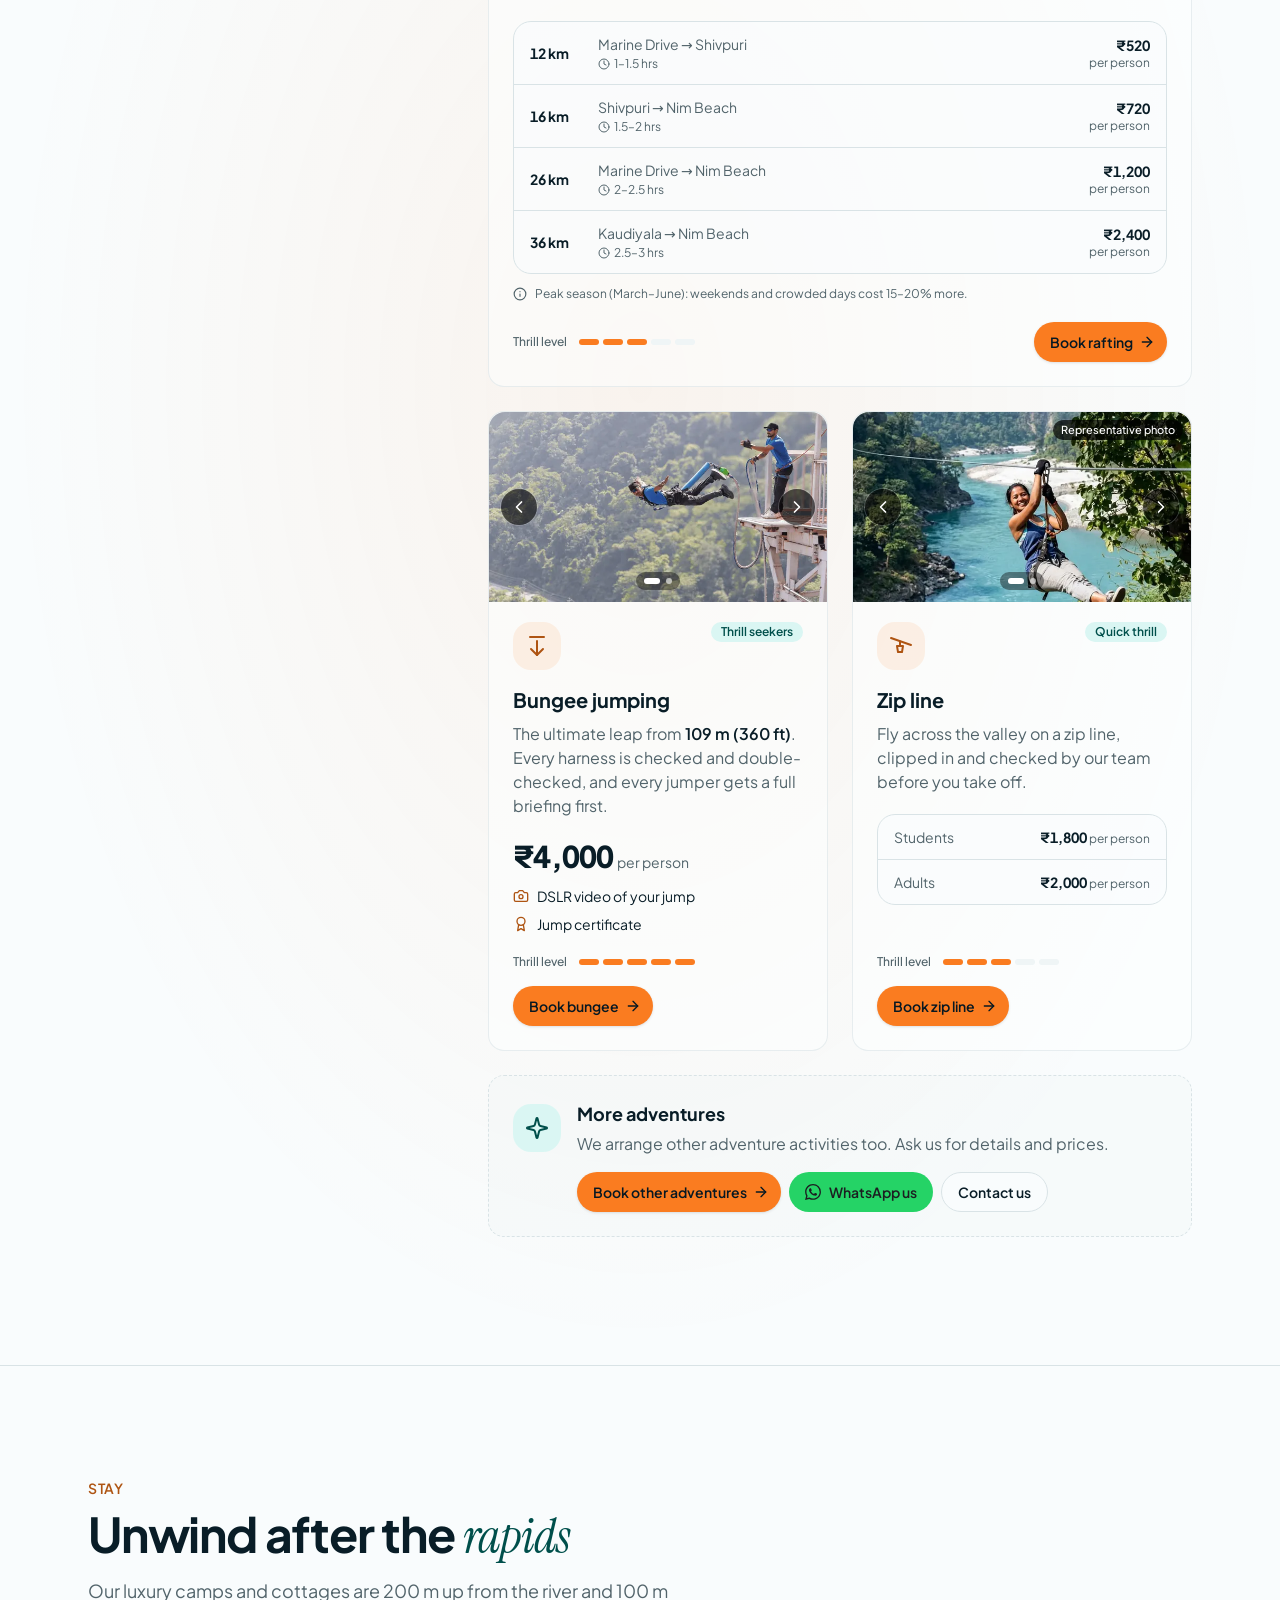
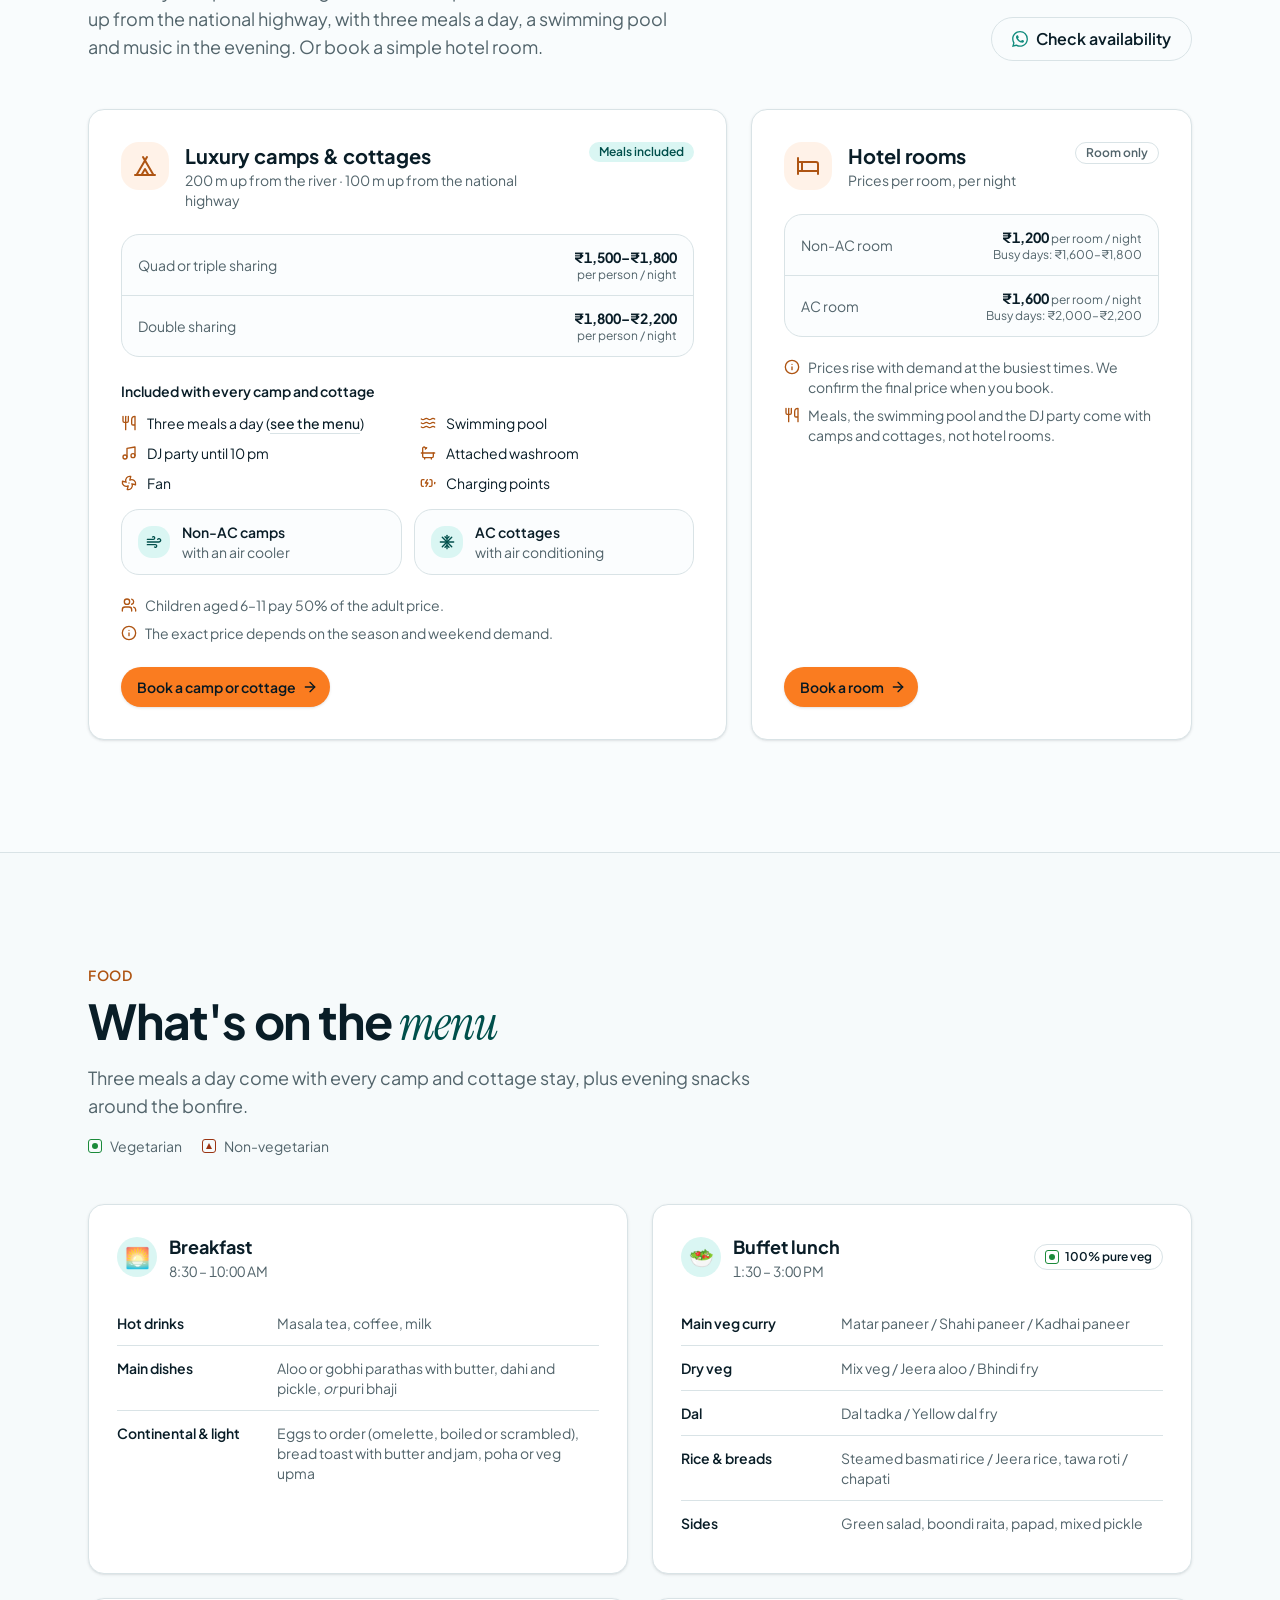
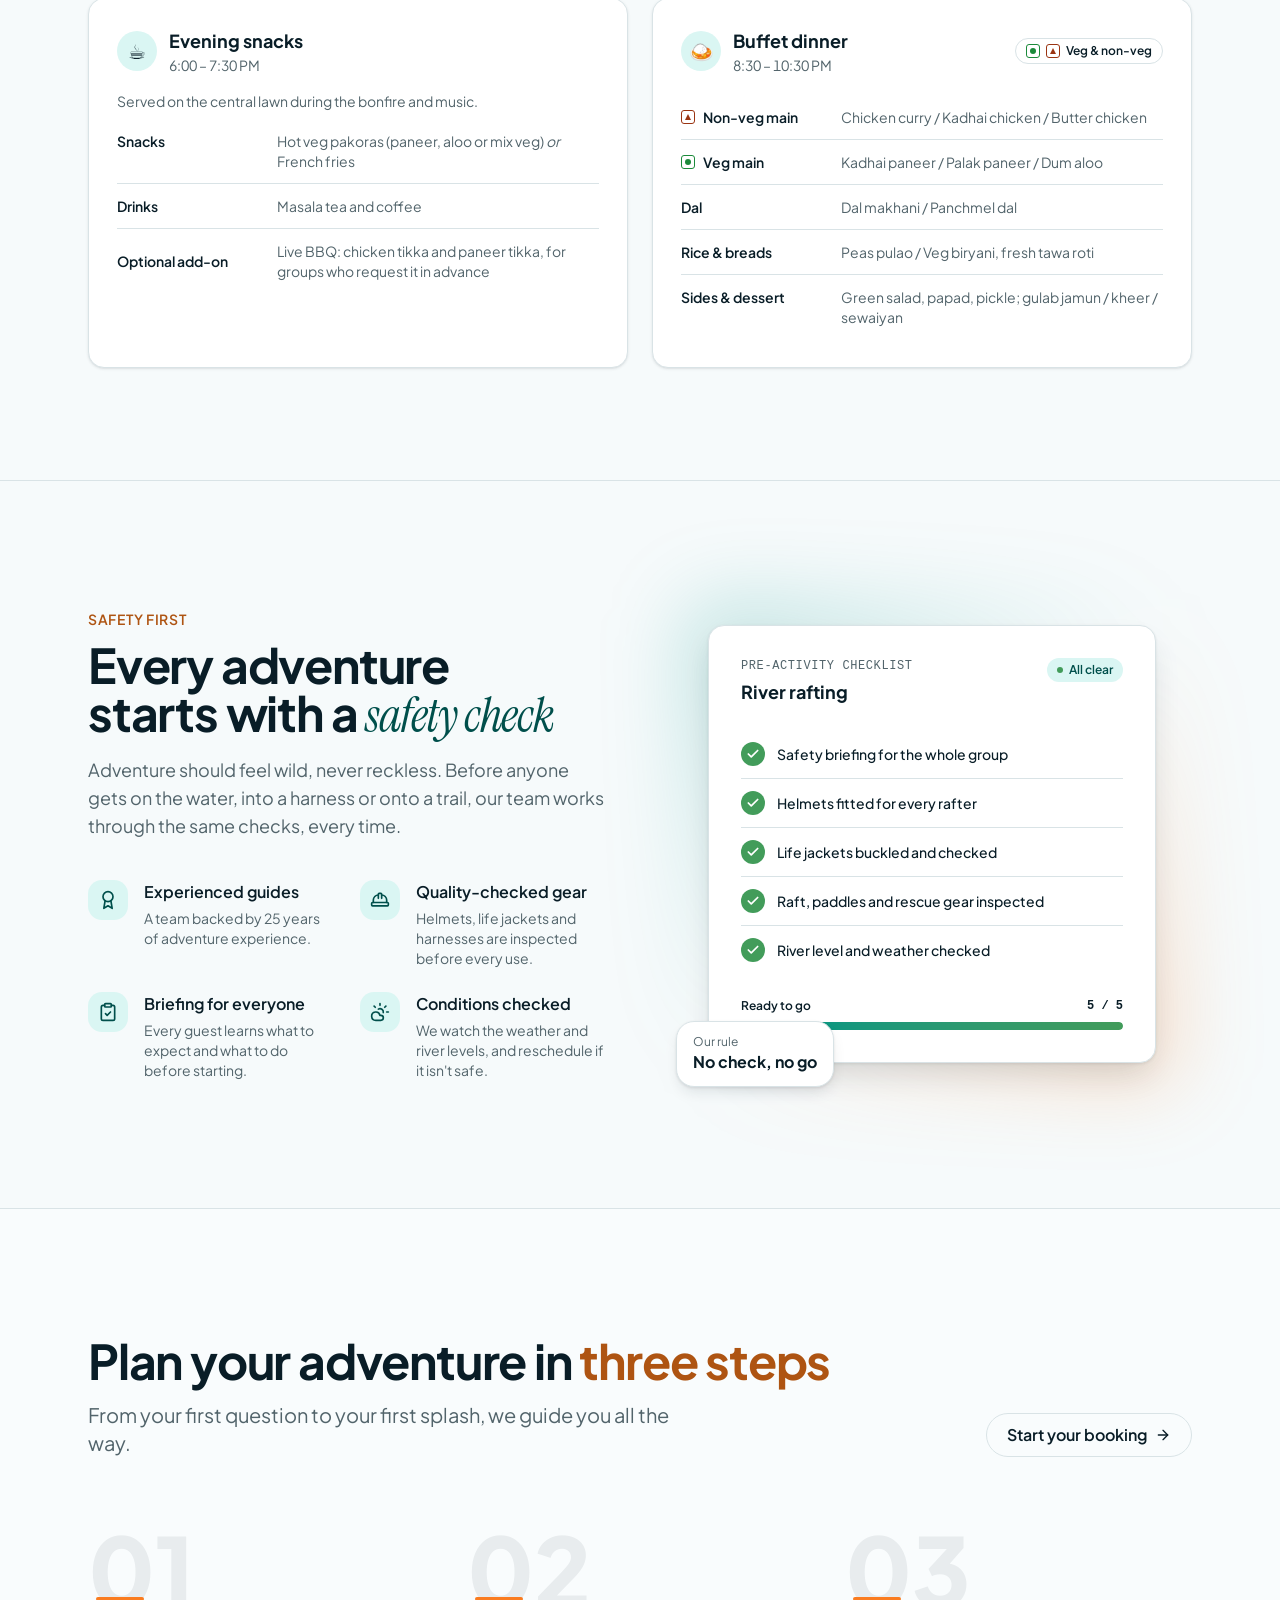
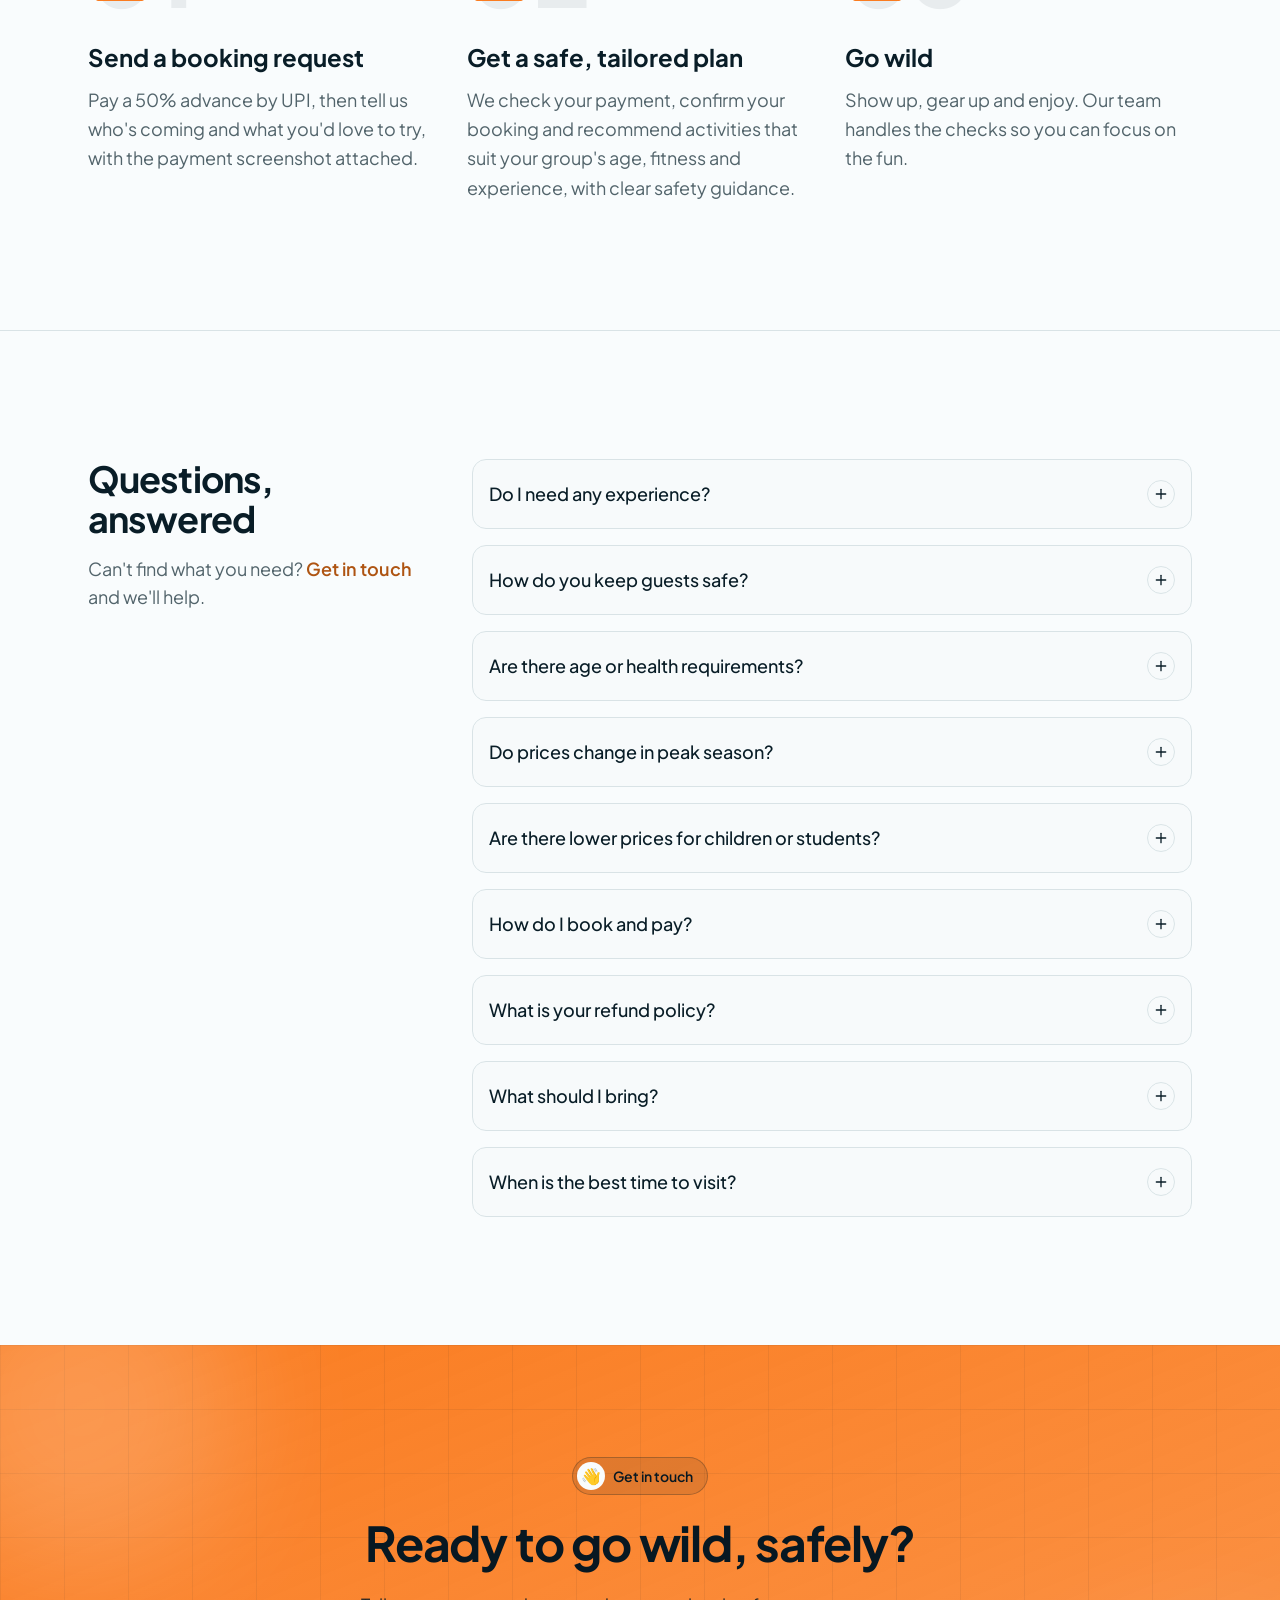
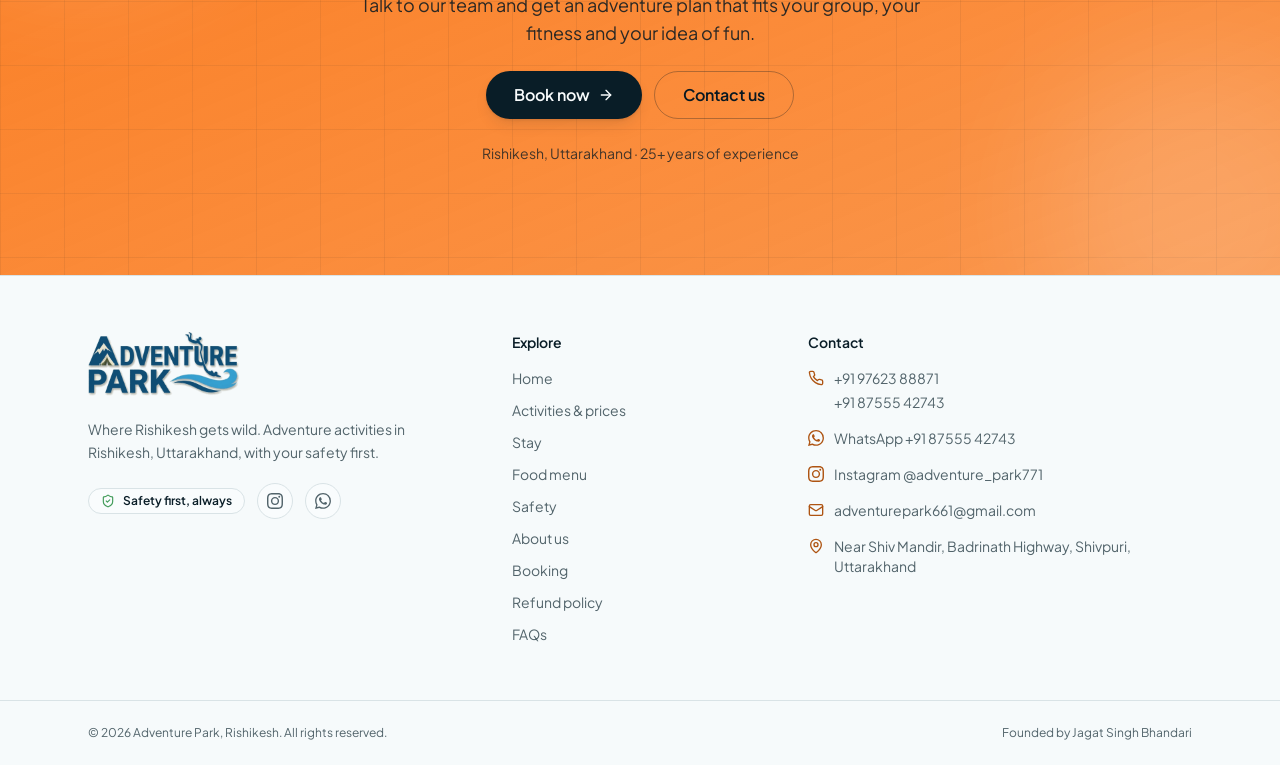
==== commit b0b98dff: "Faster first screen: fetch both fonts first, put ₹ in the body font Speed index (Lighthouse, Netlify" ====
--- a/index.html
+++ b/index.html
@@ -665,8 +665,9 @@
   <link rel="icon" href="assets/icon-192.png" type="image/png" sizes="192x192" />
   <link rel="apple-touch-icon" href="assets/apple-touch-icon.png" />
 
-  <!-- Main font, fetched early so text appears in it straight away -->
-  <link rel="preload" href="assets/fonts/plus-jakarta-sans-latin.woff2" as="font" type="font/woff2" crossorigin />
+  <!-- Both fonts the first screen uses, fetched early so text appears in them straight away -->
+  <link rel="preload" href="assets/fonts/plus-jakarta-sans.woff2" as="font" type="font/woff2" crossorigin />
+  <link rel="preload" href="assets/fonts/instrument-serif-italic-latin.woff2" as="font" type="font/woff2" crossorigin />
   <!-- Theme colours (tweakcn format) -->
   <link rel="stylesheet" href="assets/theme.css" />
   <!-- Styles and fonts: Tailwind CSS v4, built from assets/tailwind.css -->
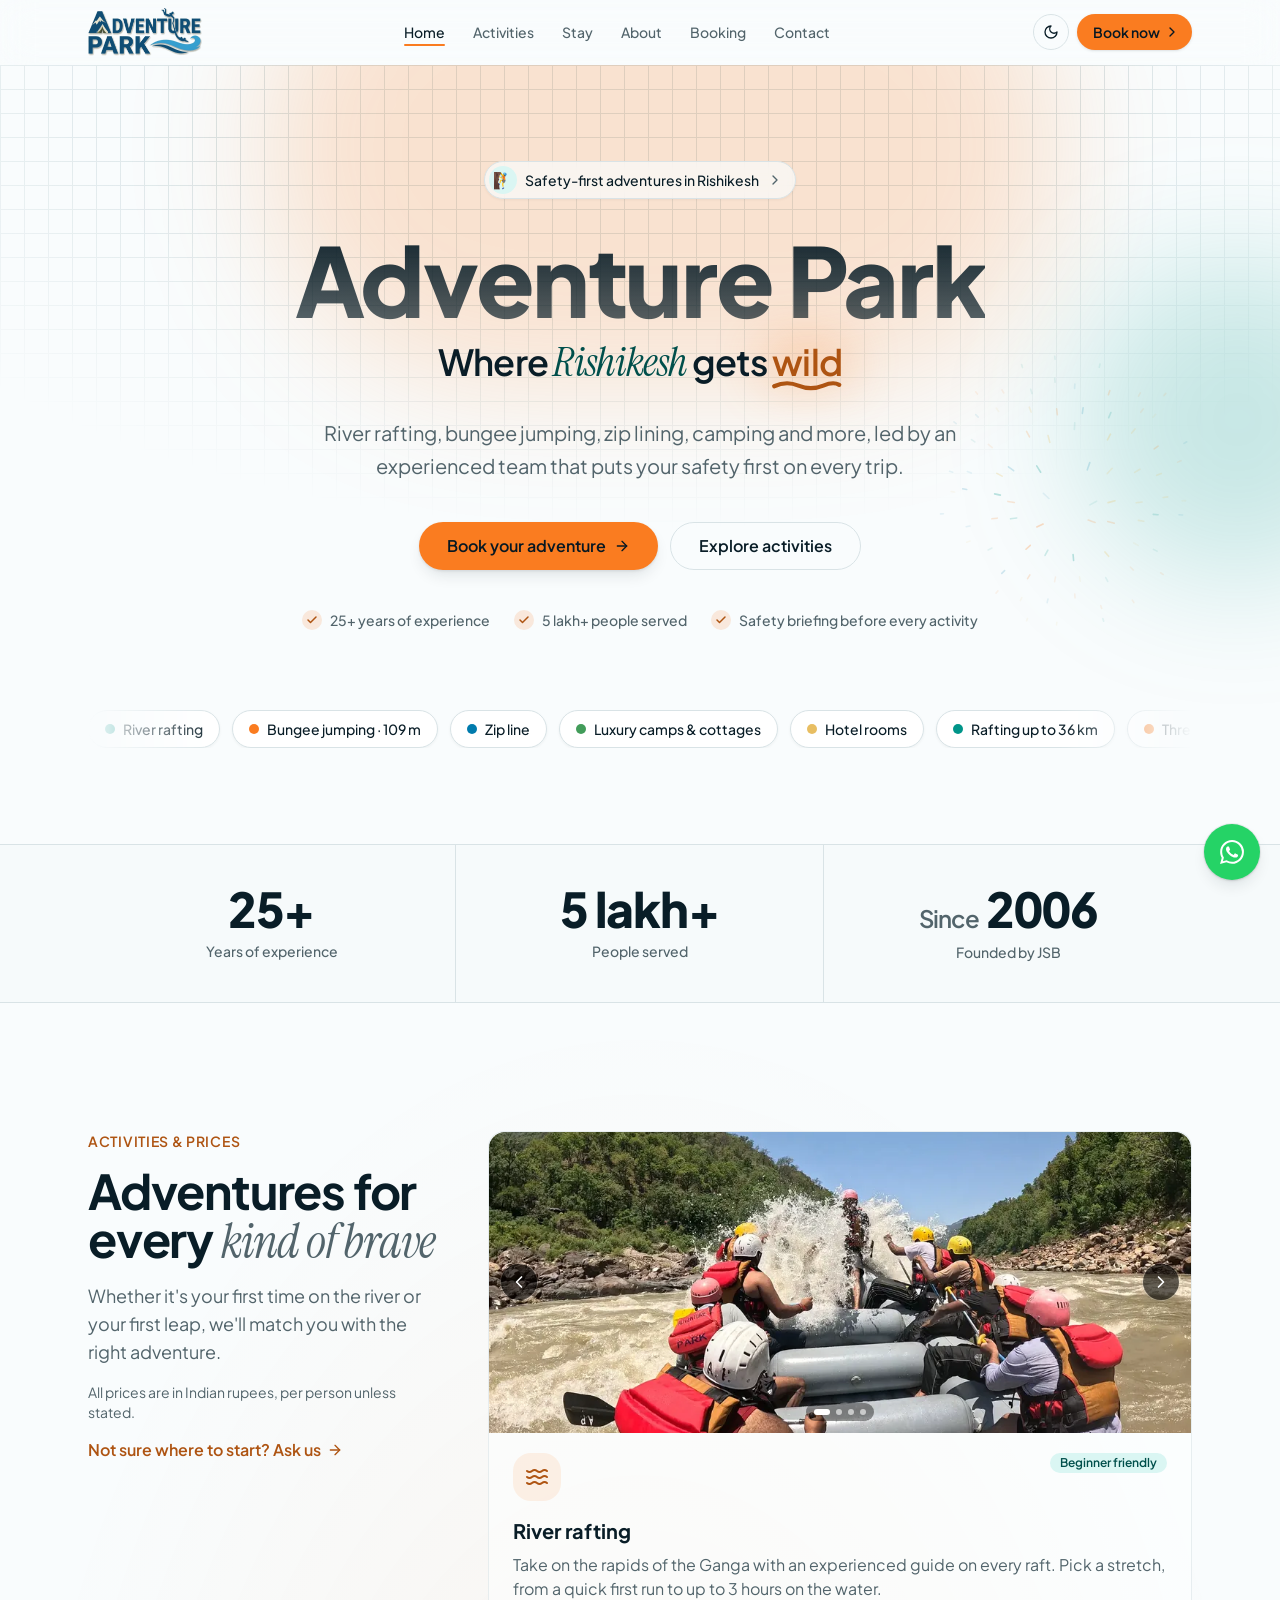
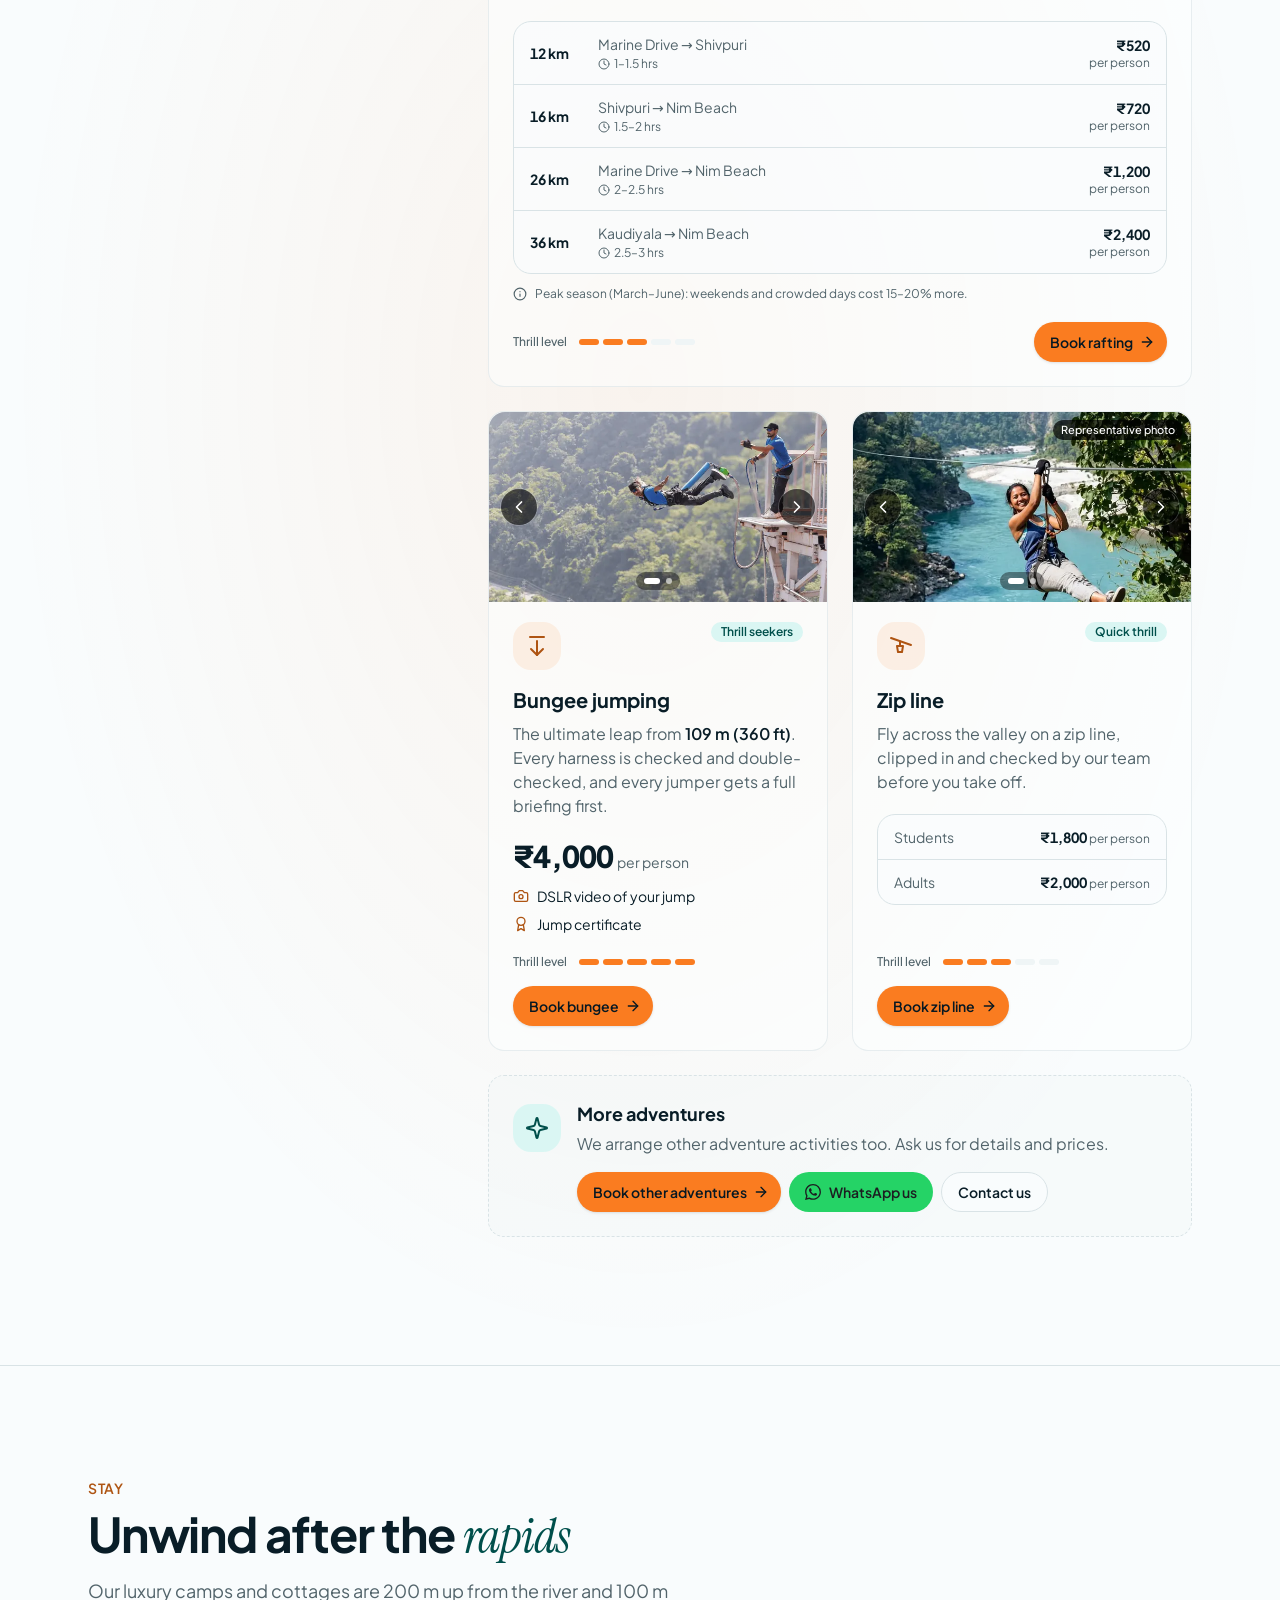
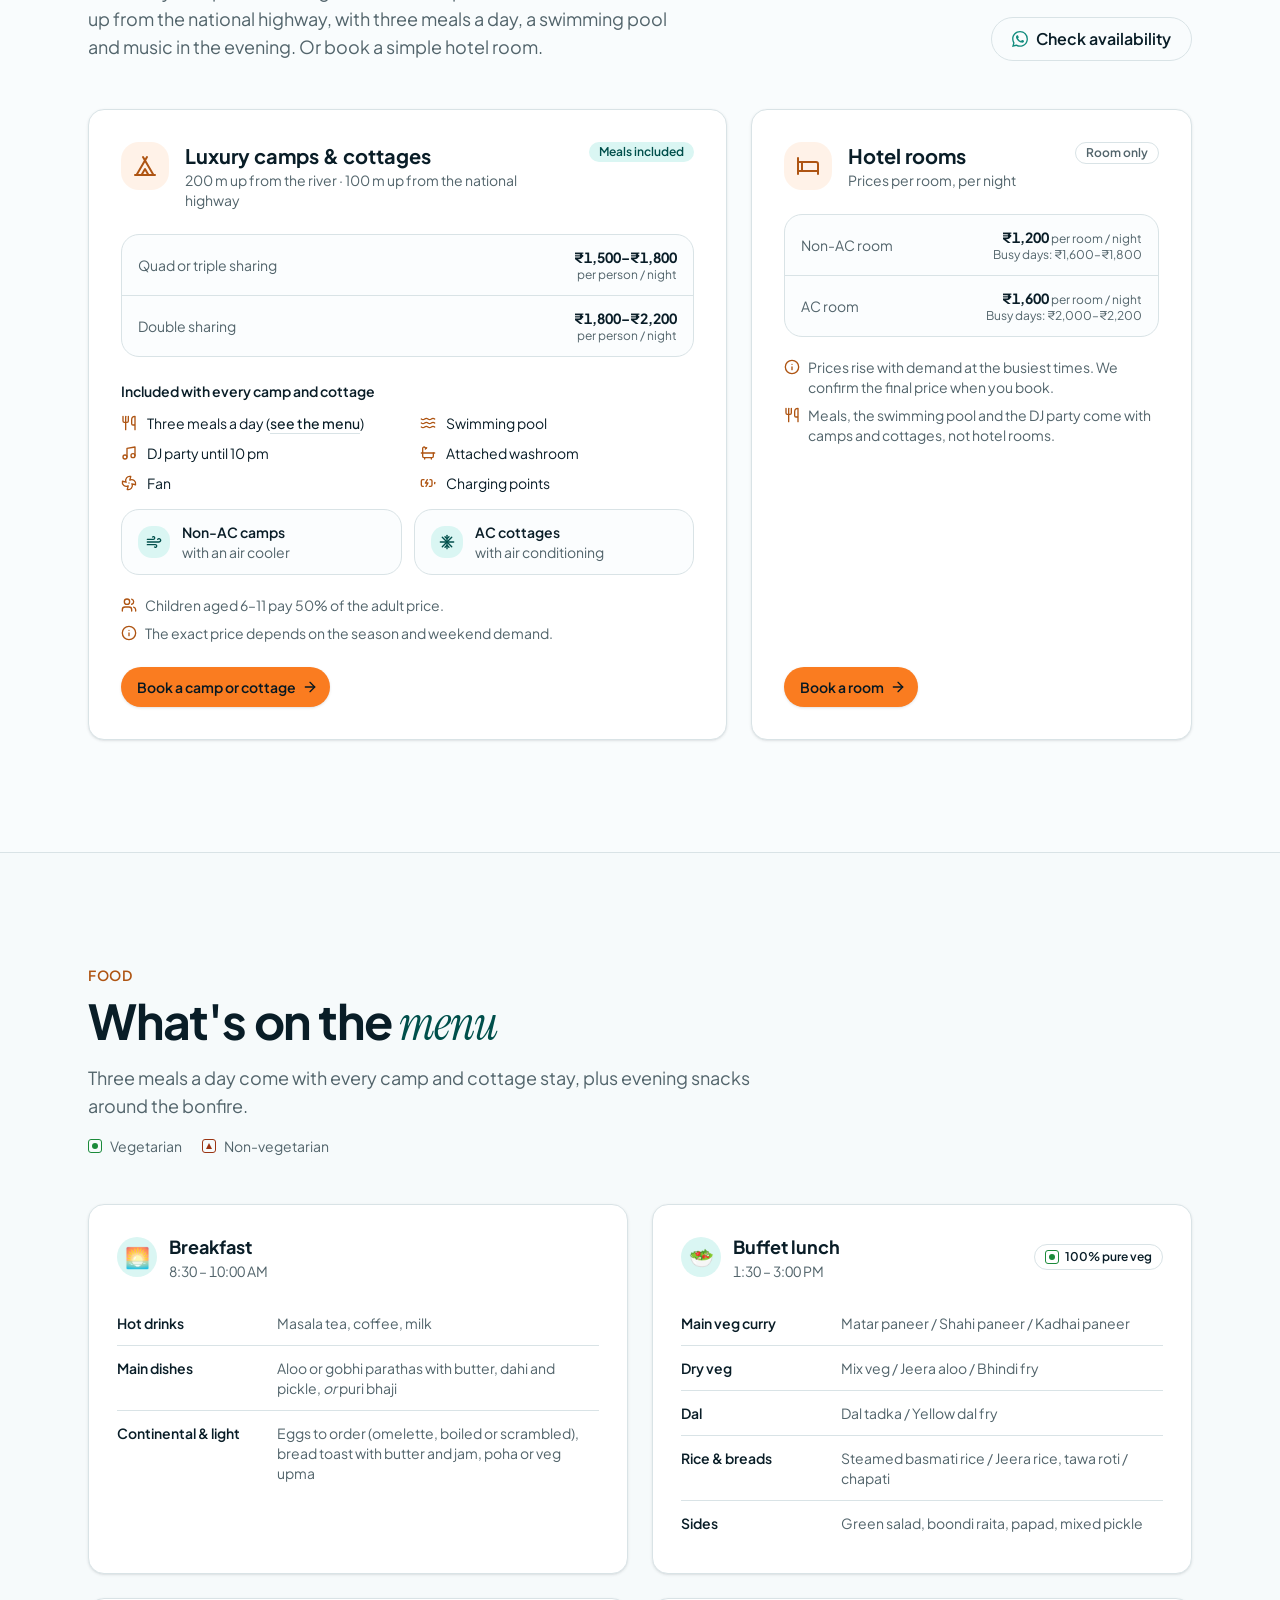
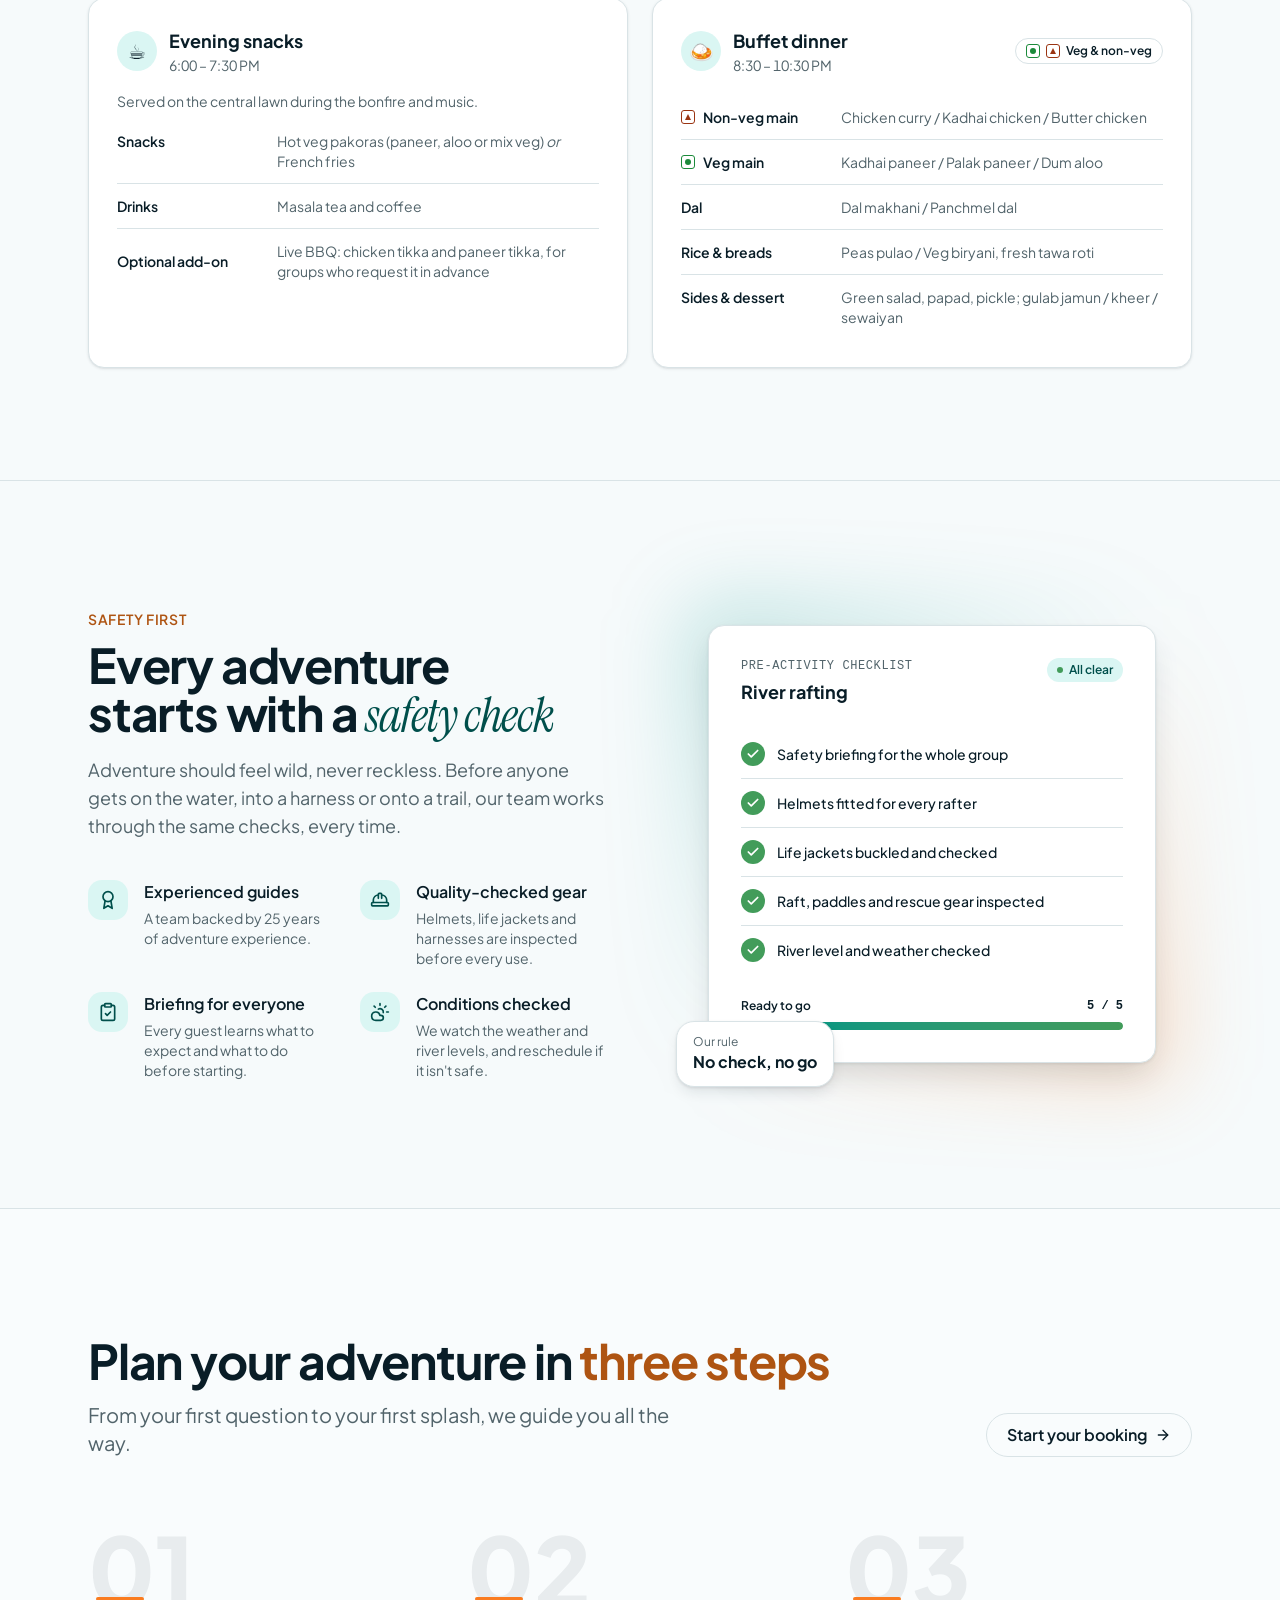
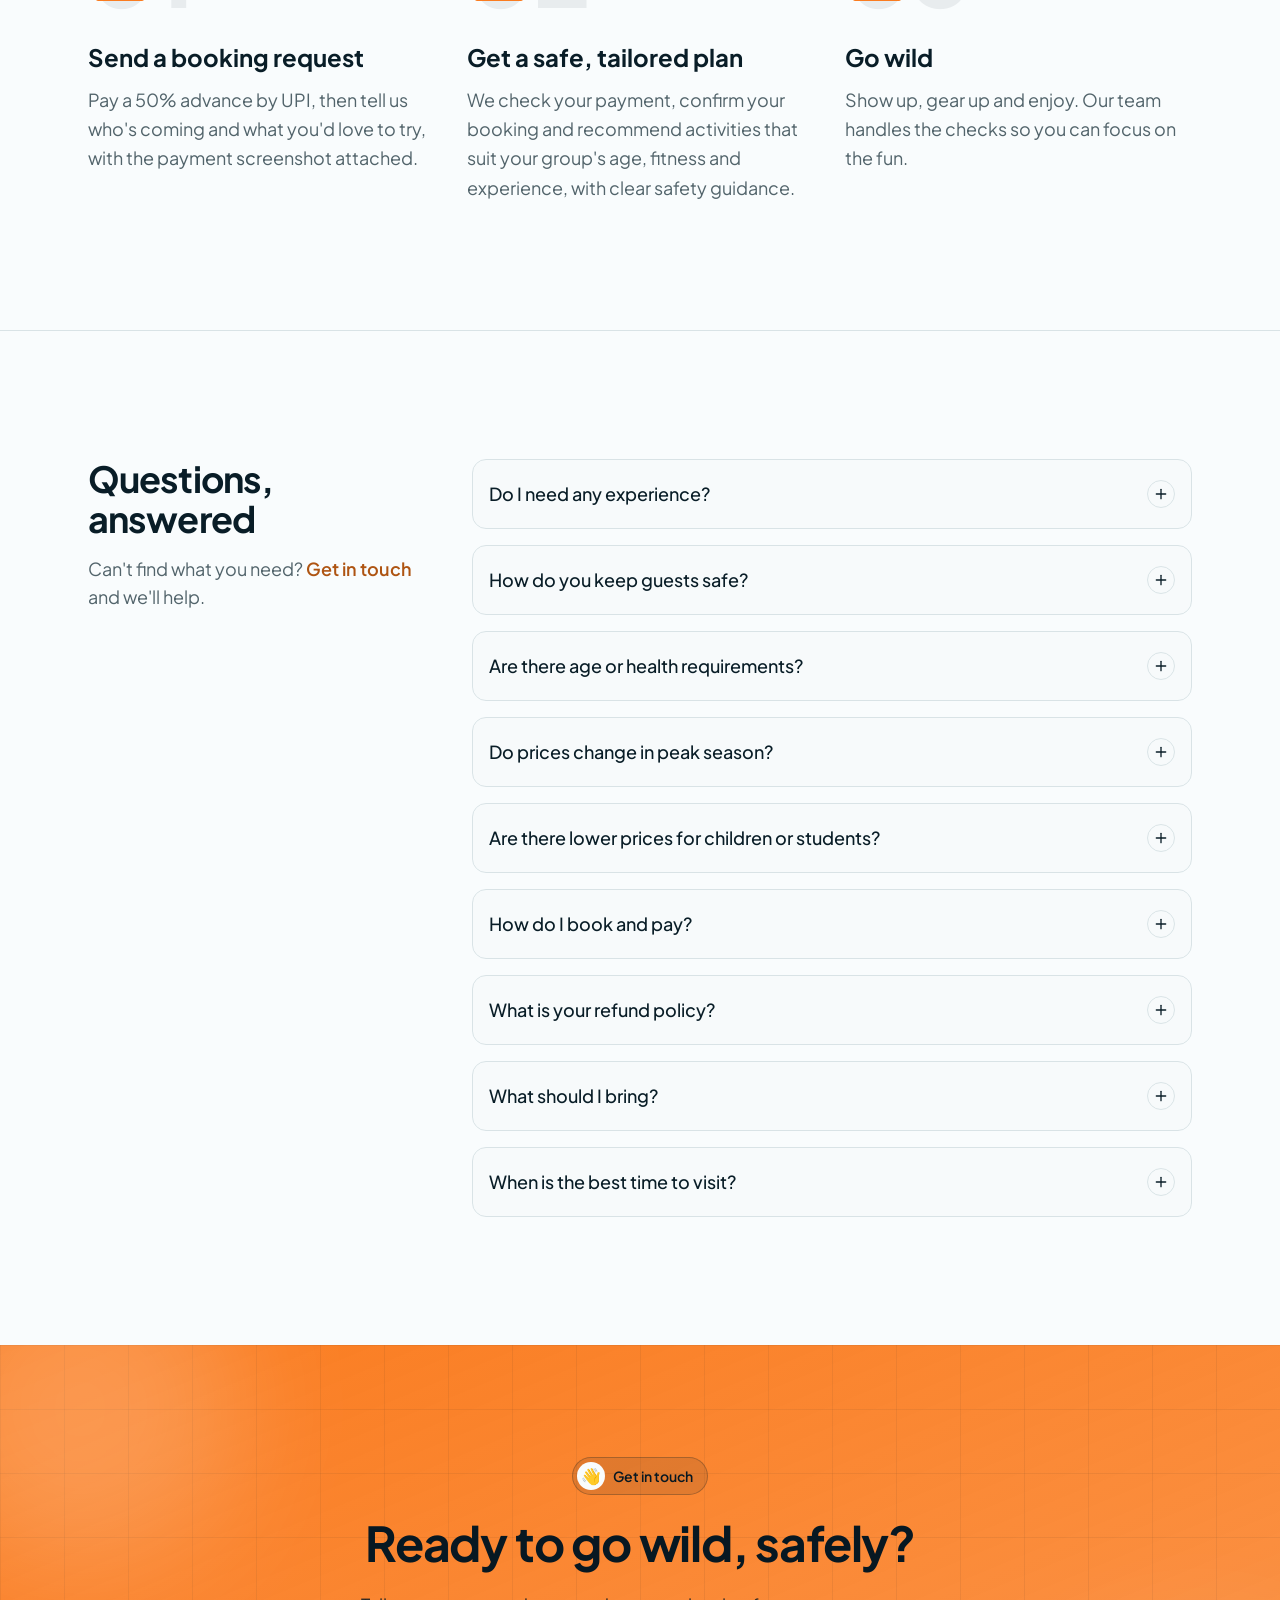
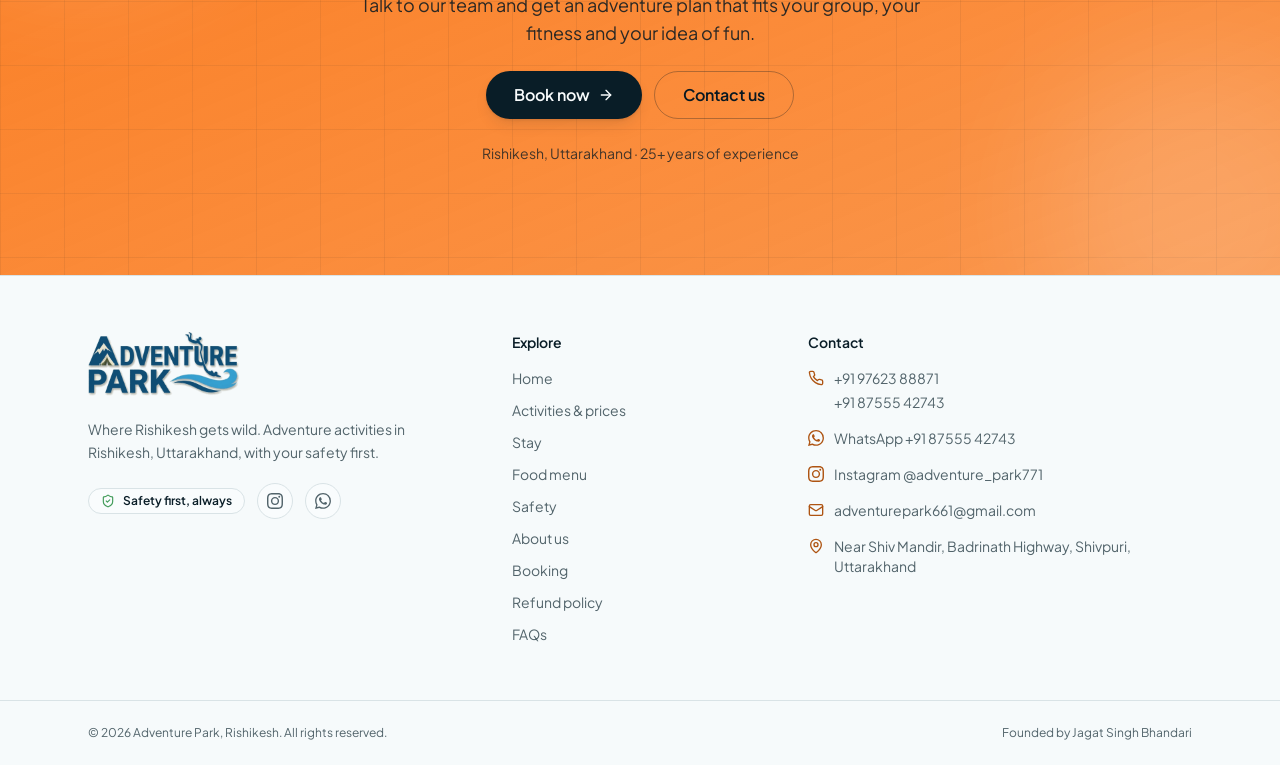
==== commit 747b7367: "Instant repeat visits on slow connections: long caching and an offline copy On slow 3G (300 ms delay" ====
--- a/index.html
+++ b/index.html
@@ -669,11 +669,11 @@
   <link rel="preload" href="assets/fonts/plus-jakarta-sans.woff2" as="font" type="font/woff2" crossorigin />
   <link rel="preload" href="assets/fonts/instrument-serif-italic-latin.woff2" as="font" type="font/woff2" crossorigin />
   <!-- Theme colours (tweakcn format) -->
-  <link rel="stylesheet" href="assets/theme.css" />
+  <link rel="stylesheet" href="assets/theme.css?v=f384fb99f1" />
   <!-- Styles and fonts: Tailwind CSS v4, built from assets/tailwind.css -->
-  <link rel="stylesheet" href="assets/styles.css" />
+  <link rel="stylesheet" href="assets/styles.css?v=330df259c6" />
   <!-- Light/dark mode, set before the page paints -->
-  <script src="assets/head.js"></script>
+  <script src="assets/head.js?v=cdf2d86312"></script>
 </head>
 <body class="min-h-screen overflow-x-clip antialiased">
 
@@ -1482,7 +1482,7 @@
   </a>
   </aside>
 
-  <script src="assets/hero-fx.js" defer></script>
-  <script src="assets/site.js"></script>
+  <script src="assets/hero-fx.js?v=279d560a4e" defer></script>
+  <script src="assets/site.js?v=37d24ead4c"></script>
 </body>
 </html>
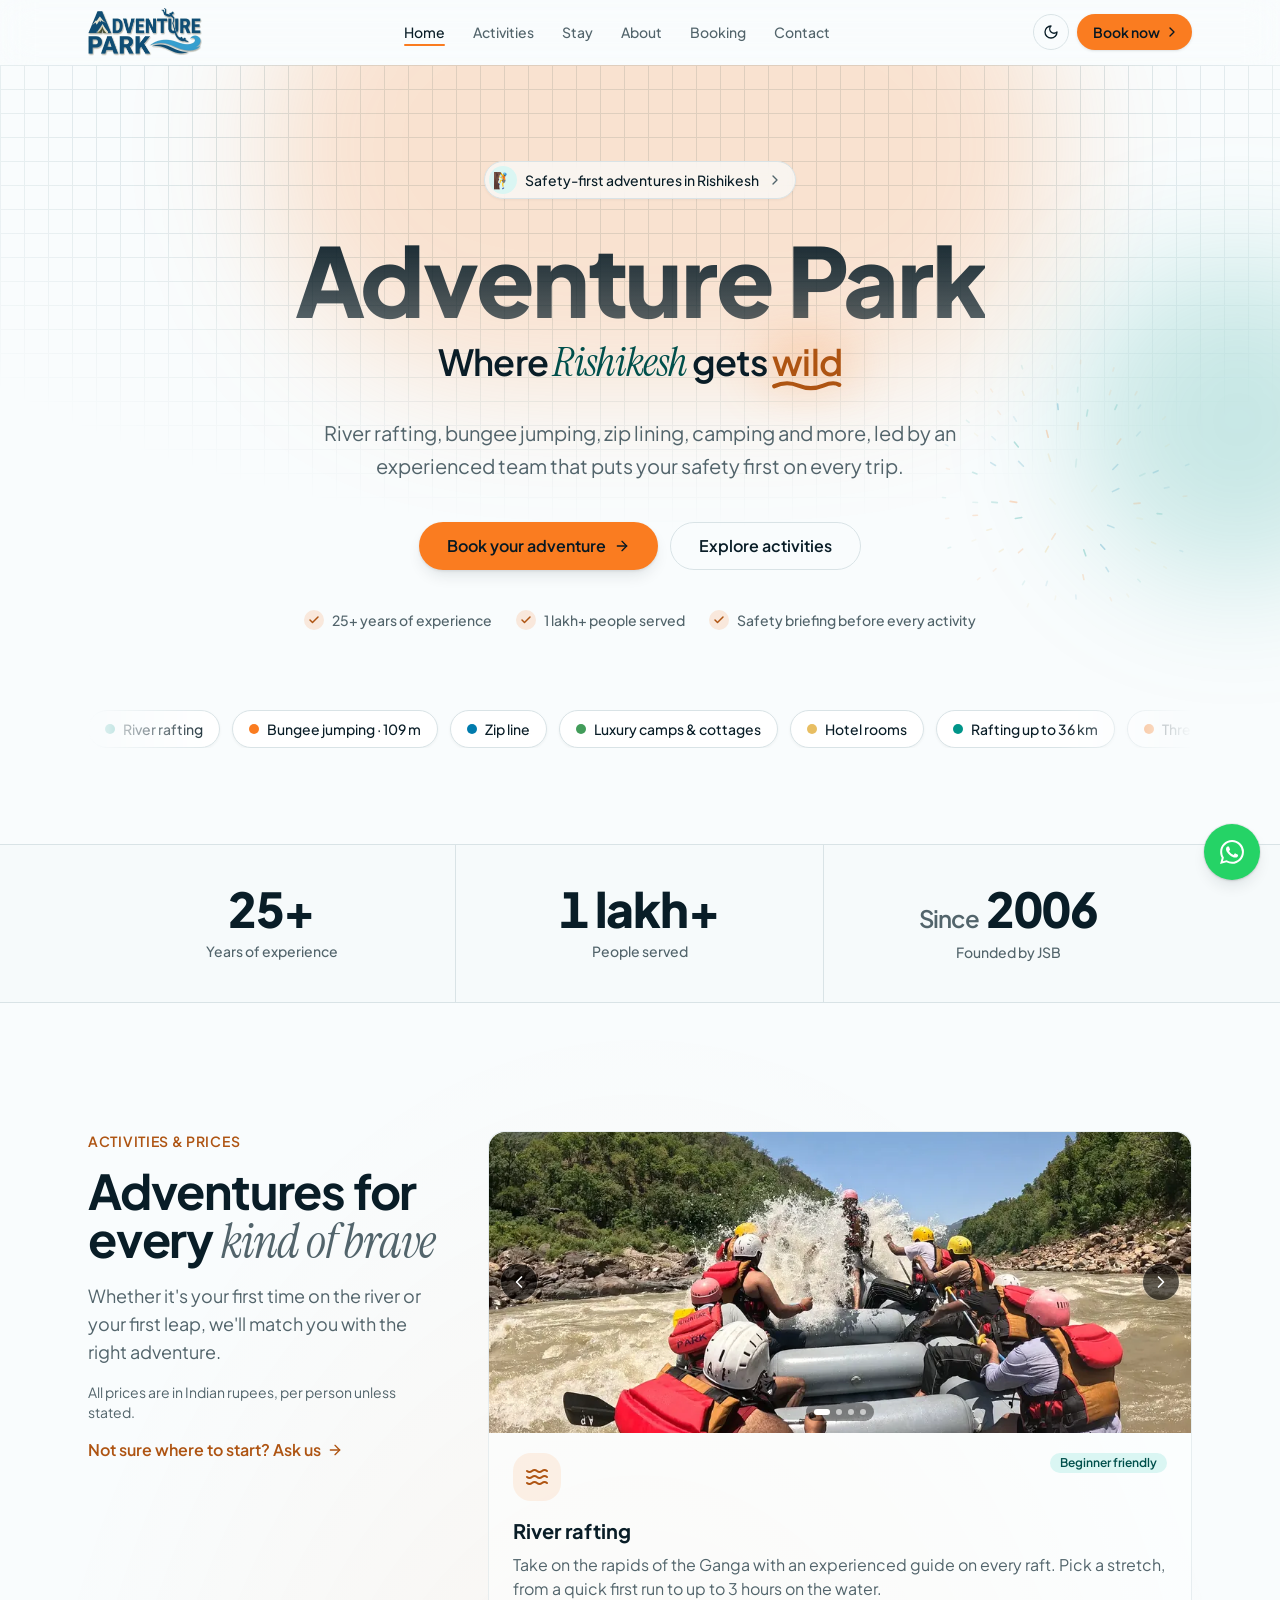
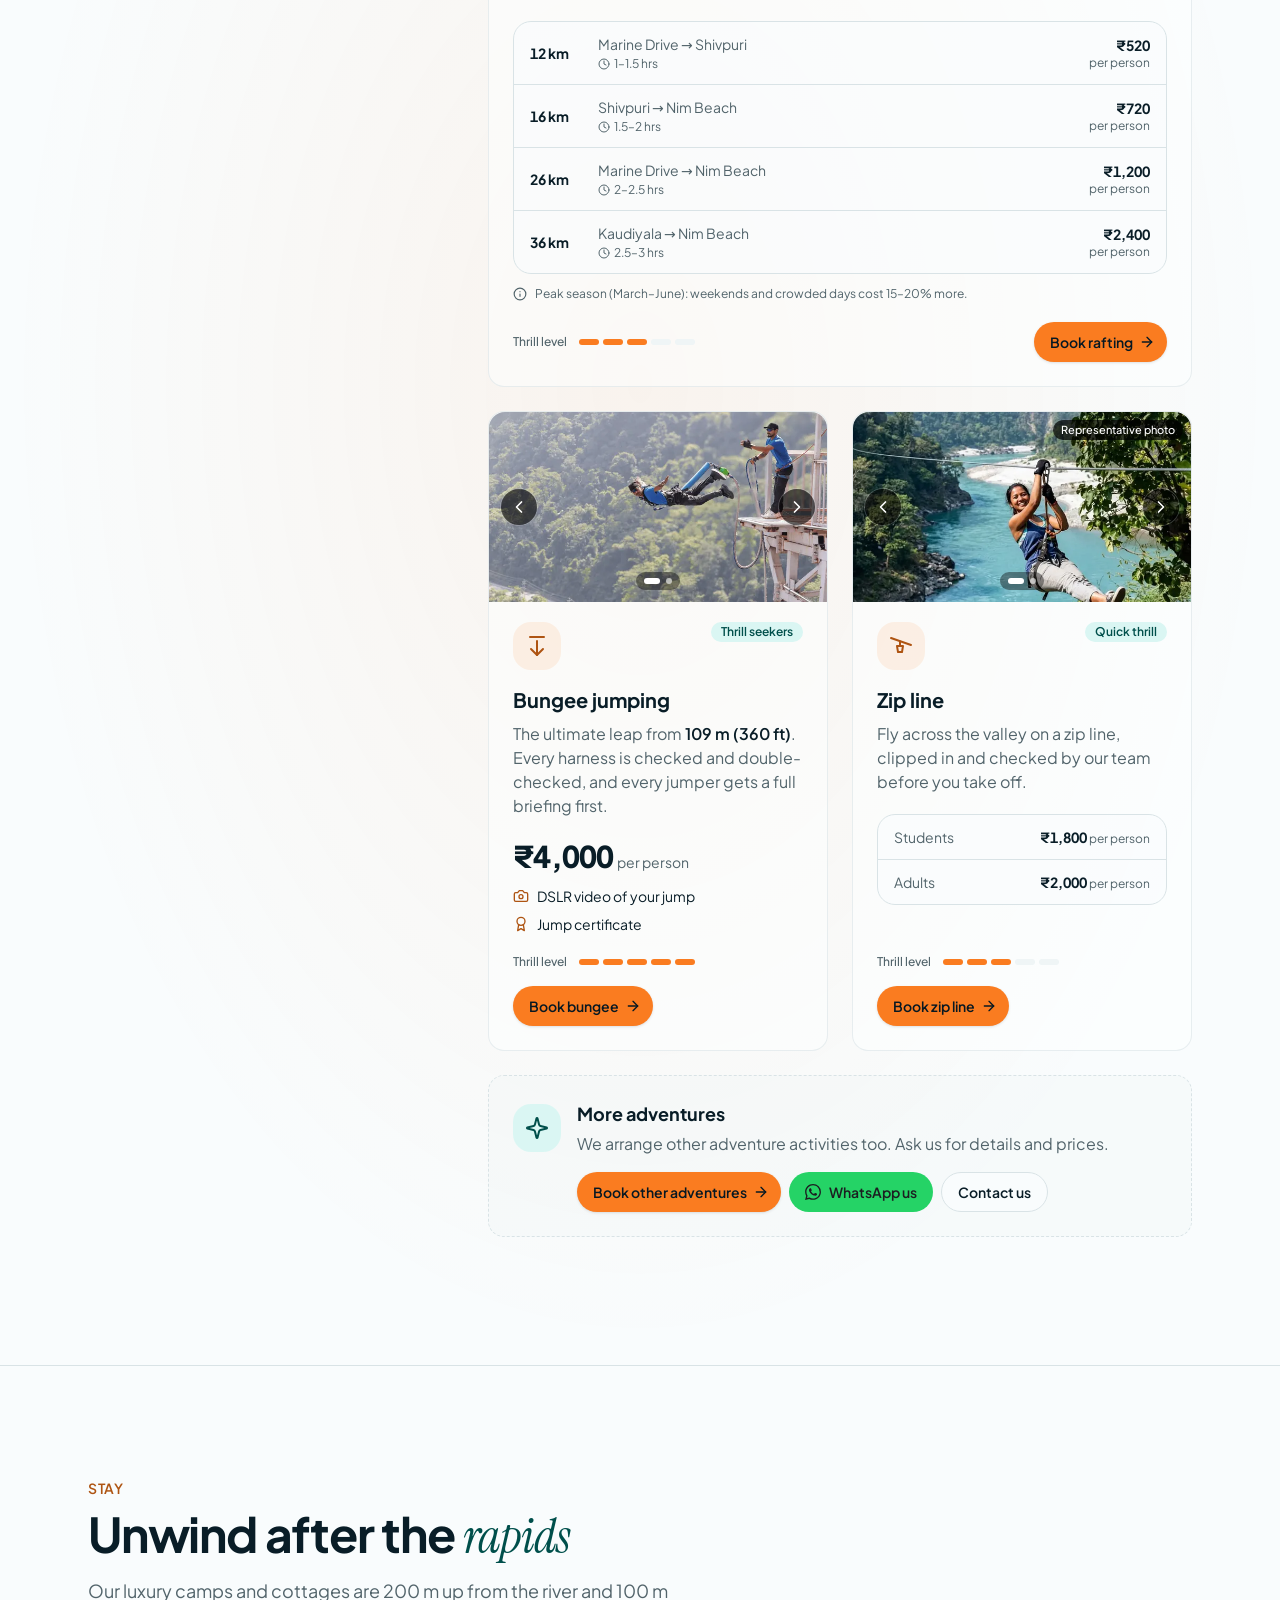
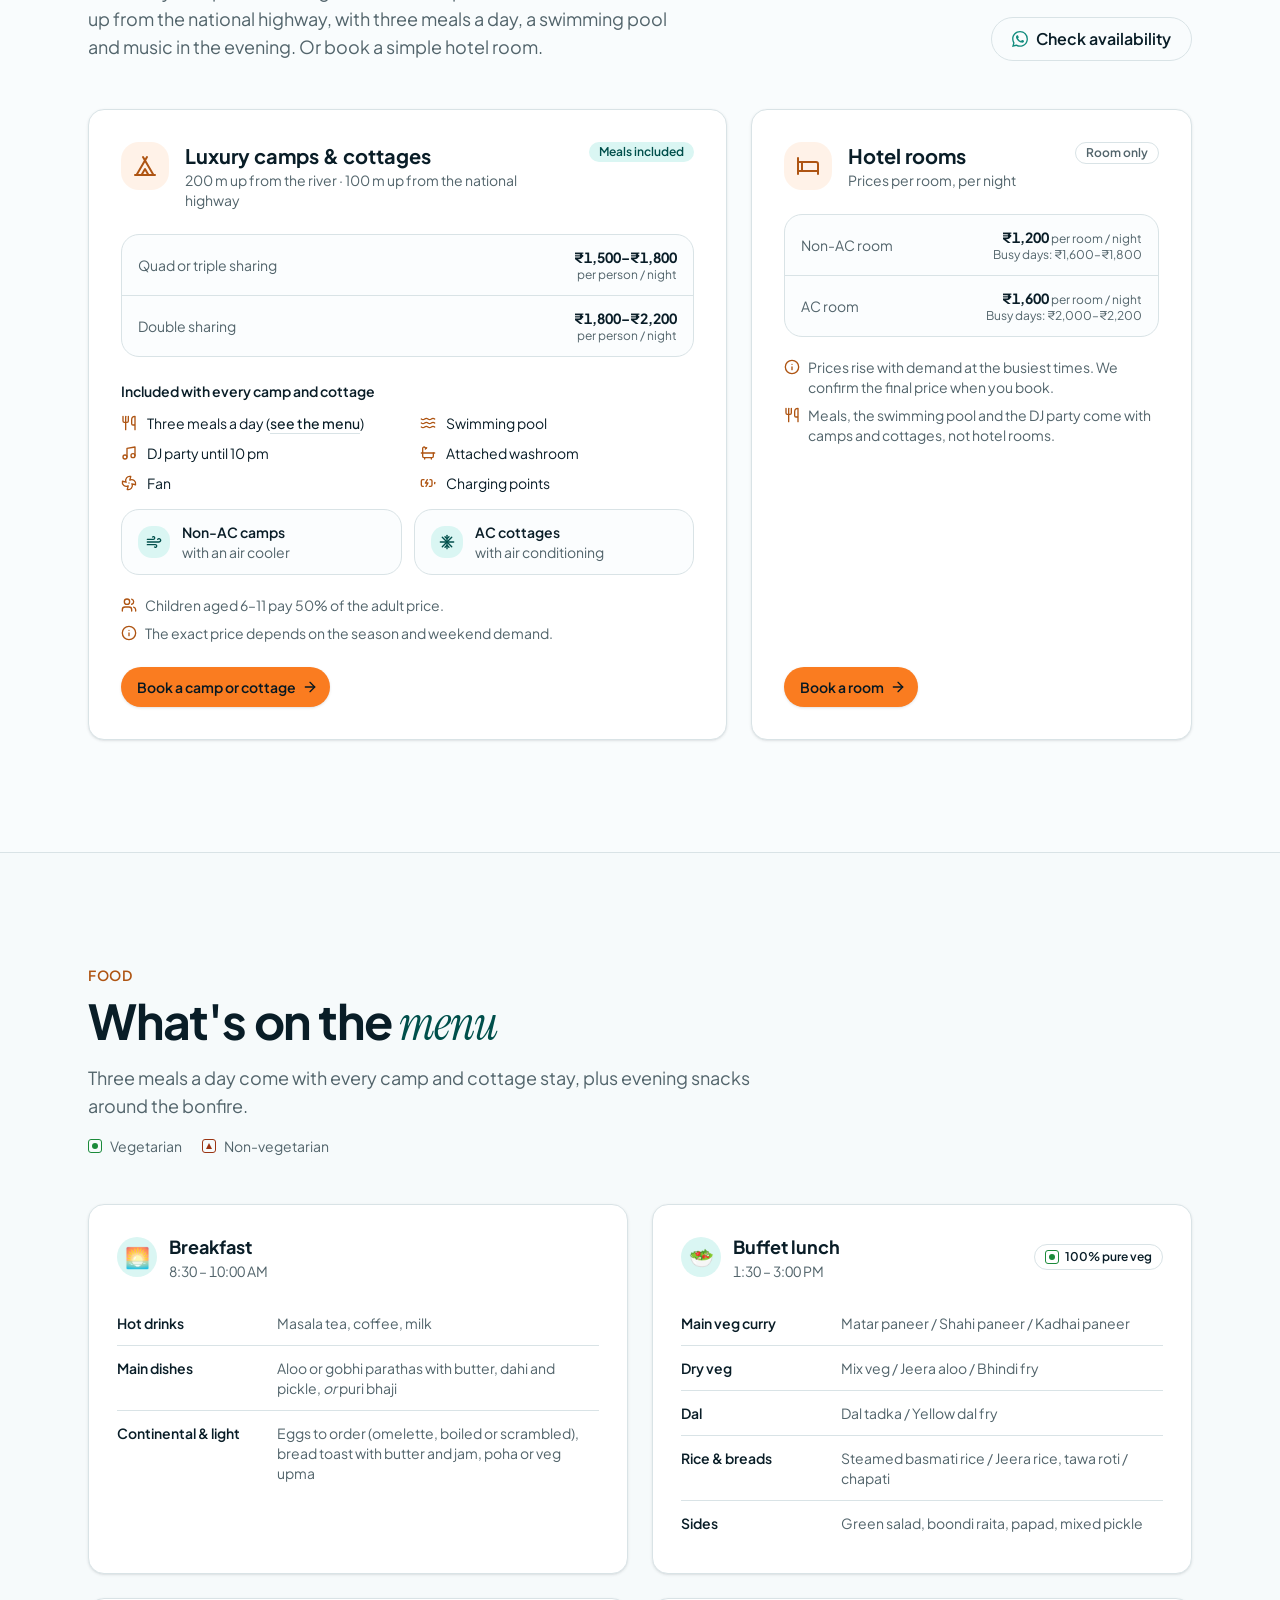
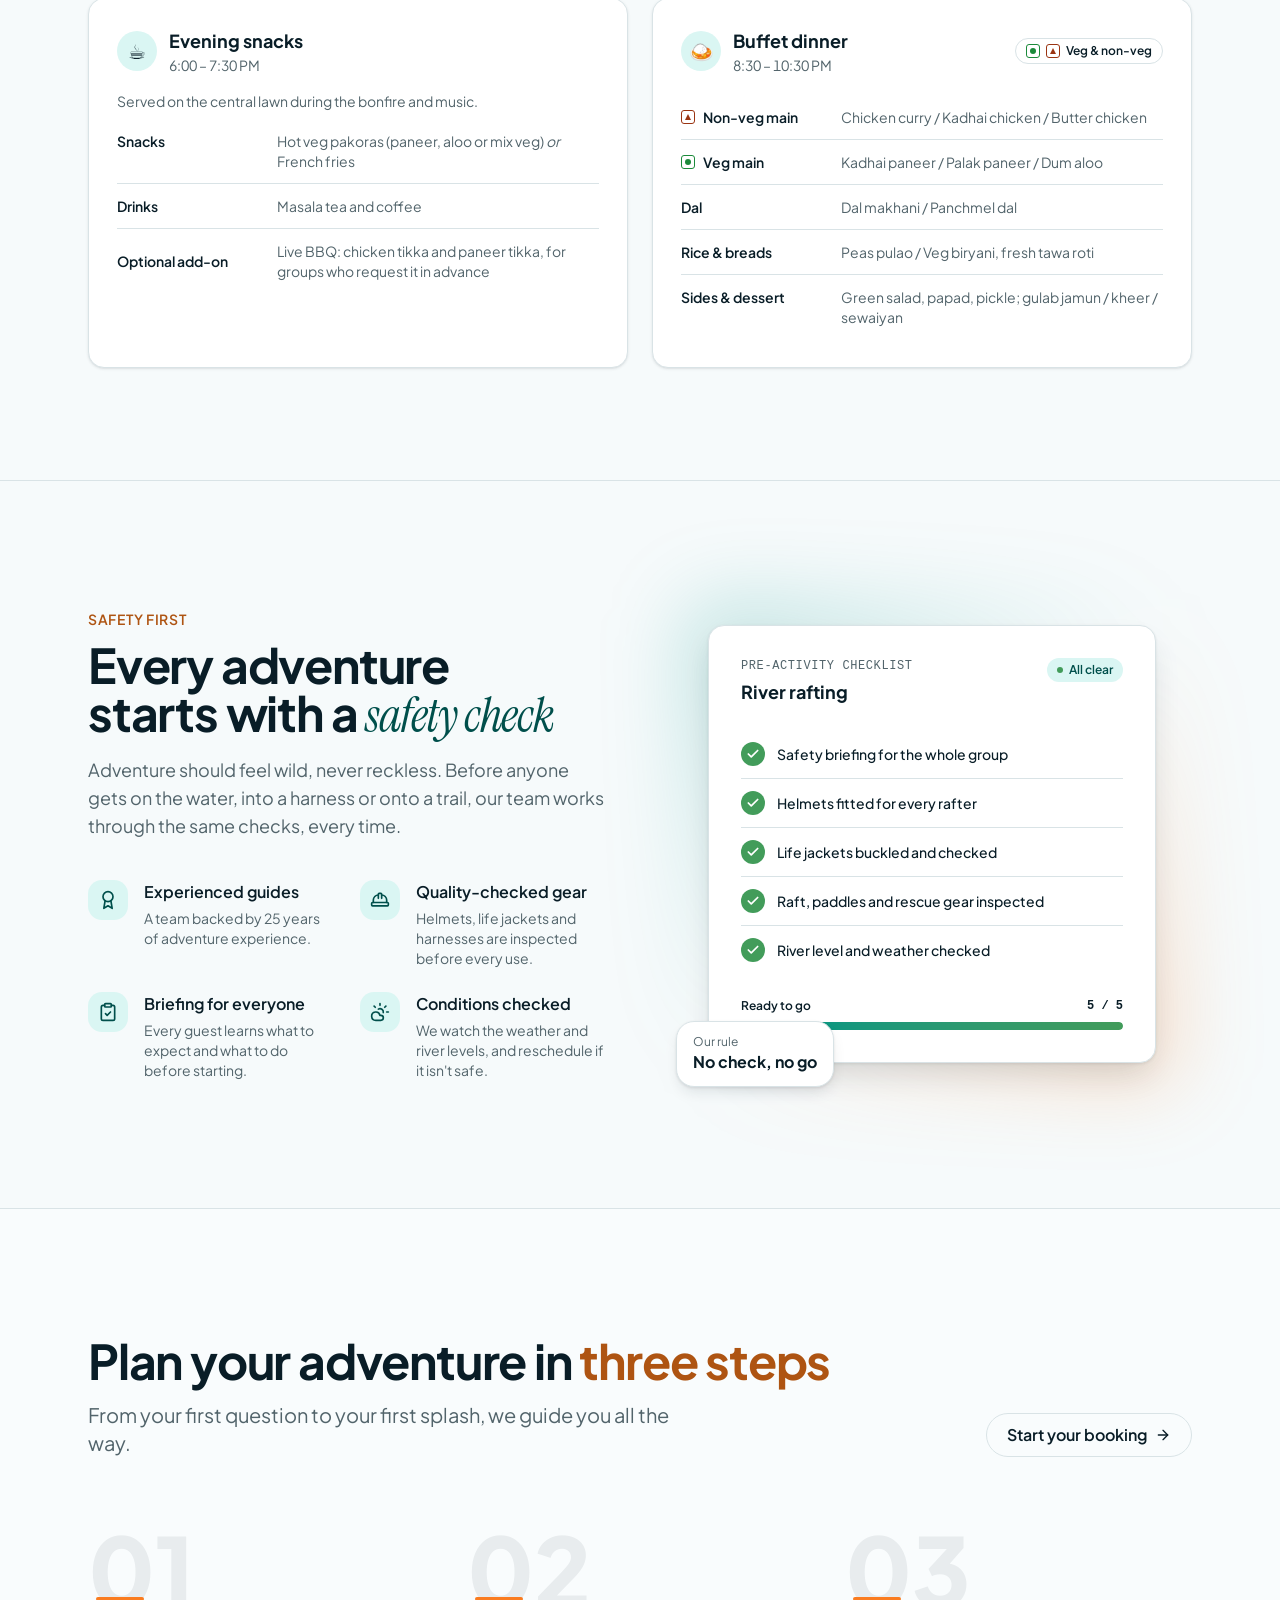
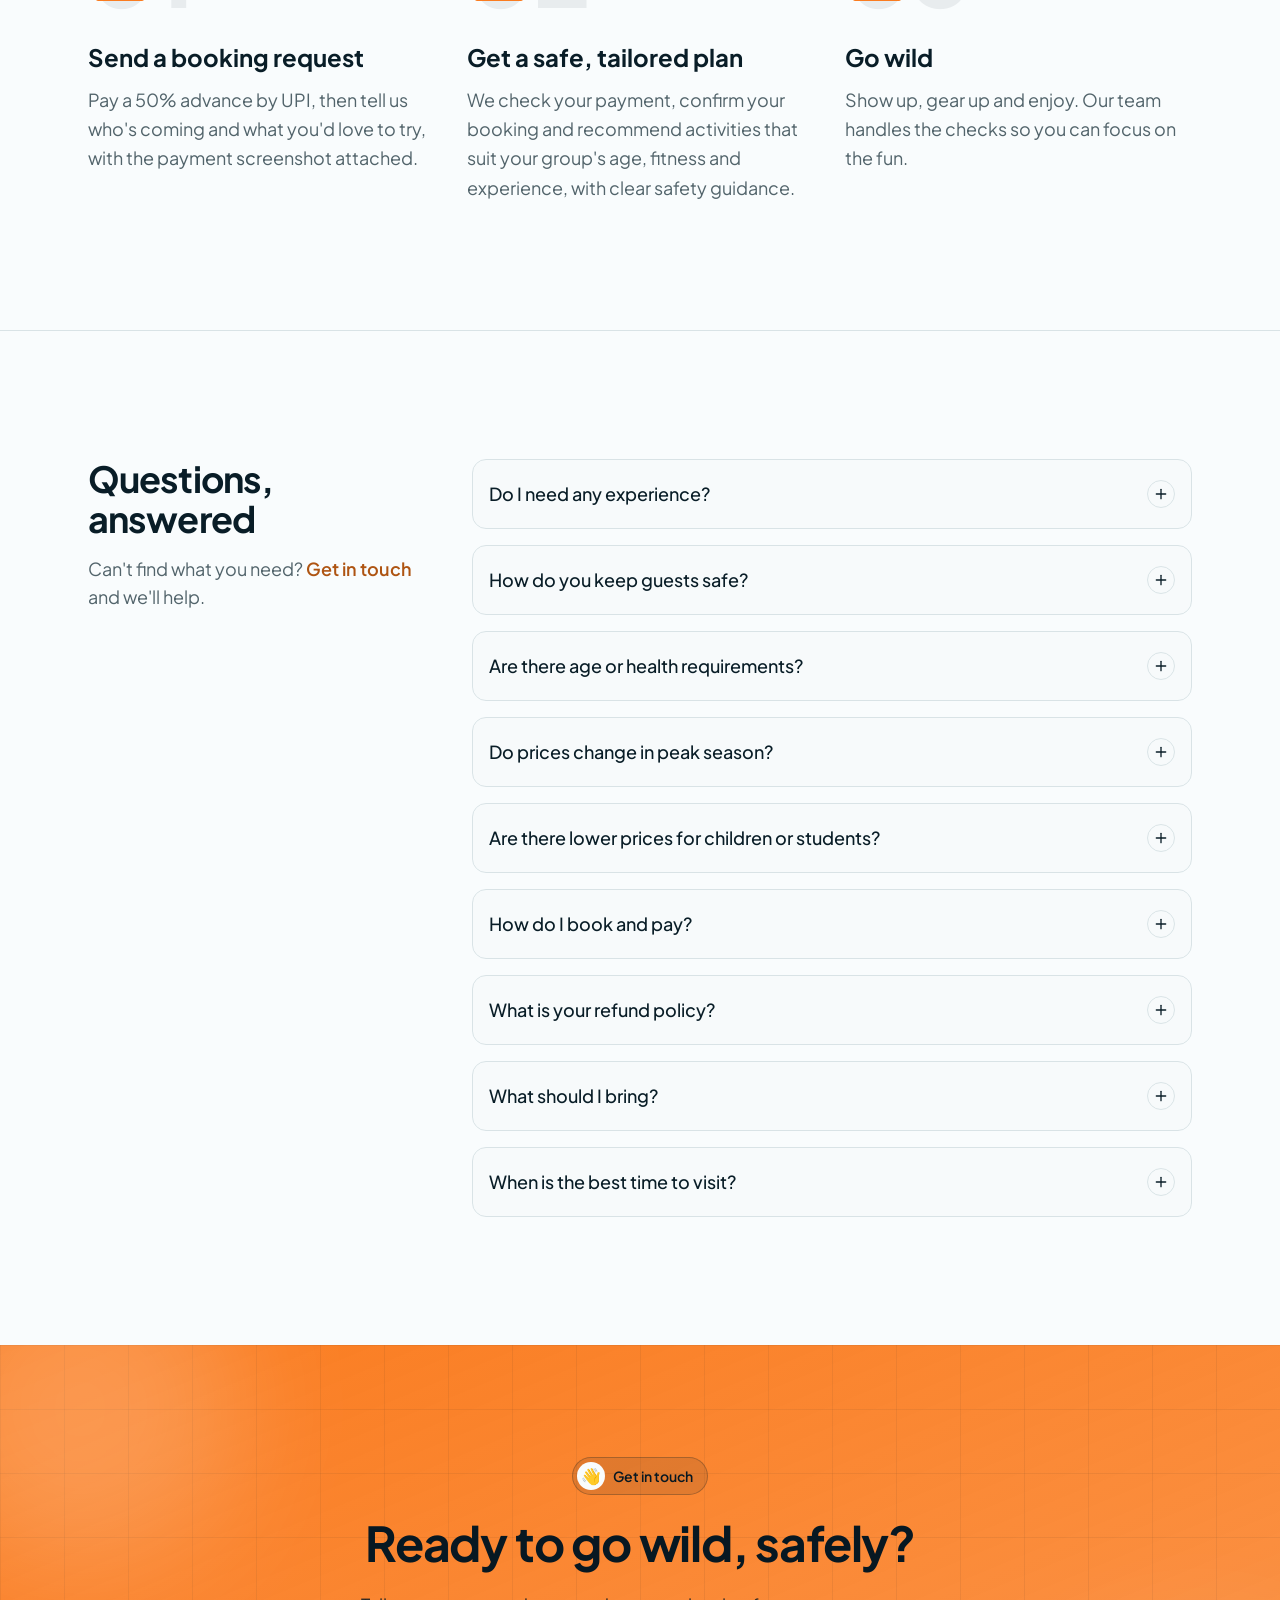
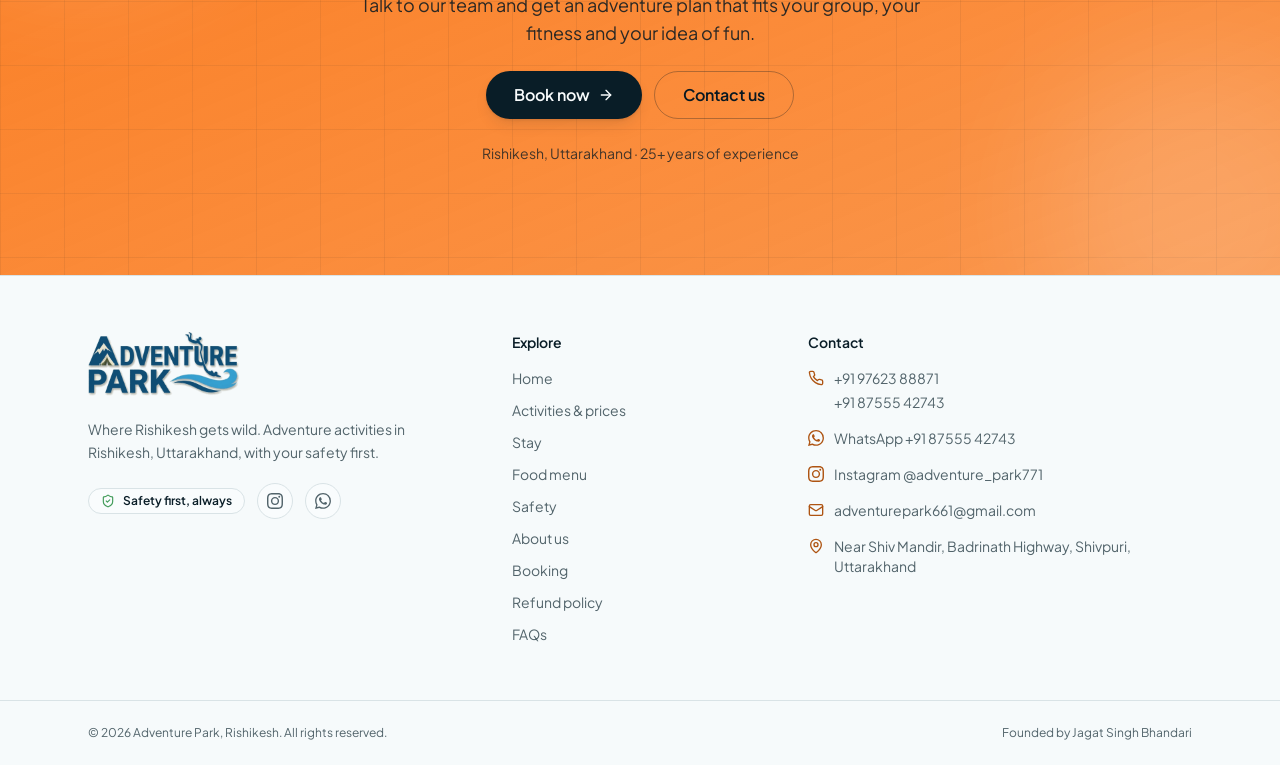
==== commit b764cb33: "People served: 1 lakh+ (was 5 lakh+) The Home and About pages (hero line, counters, founder's story)" ====
--- a/index.html
+++ b/index.html
@@ -794,7 +794,7 @@
 
         <ul class="mt-10 flex animate-fade-up flex-wrap items-center justify-center gap-x-6 gap-y-3 text-sm font-medium text-muted-foreground [animation-delay:500ms]">
           <li class="flex items-center gap-2"><span class="grid size-5 place-items-center rounded-full bg-primary/15 text-primary-ink"><svg aria-hidden="true" xmlns="http://www.w3.org/2000/svg" viewBox="0 0 24 24" fill="none" stroke="currentColor" stroke-width="3" stroke-linecap="round" stroke-linejoin="round" class="size-3"><path d="M20 6 9 17l-5-5"/></svg></span>25+ years of experience</li>
-          <li class="flex items-center gap-2"><span class="grid size-5 place-items-center rounded-full bg-primary/15 text-primary-ink"><svg aria-hidden="true" xmlns="http://www.w3.org/2000/svg" viewBox="0 0 24 24" fill="none" stroke="currentColor" stroke-width="3" stroke-linecap="round" stroke-linejoin="round" class="size-3"><path d="M20 6 9 17l-5-5"/></svg></span>5 lakh+ people served</li>
+          <li class="flex items-center gap-2"><span class="grid size-5 place-items-center rounded-full bg-primary/15 text-primary-ink"><svg aria-hidden="true" xmlns="http://www.w3.org/2000/svg" viewBox="0 0 24 24" fill="none" stroke="currentColor" stroke-width="3" stroke-linecap="round" stroke-linejoin="round" class="size-3"><path d="M20 6 9 17l-5-5"/></svg></span>1 lakh+ people served</li>
           <li class="flex items-center gap-2"><span class="grid size-5 place-items-center rounded-full bg-primary/15 text-primary-ink"><svg aria-hidden="true" xmlns="http://www.w3.org/2000/svg" viewBox="0 0 24 24" fill="none" stroke="currentColor" stroke-width="3" stroke-linecap="round" stroke-linejoin="round" class="size-3"><path d="M20 6 9 17l-5-5"/></svg></span>Safety briefing before every activity</li>
         </ul>
       </div>
@@ -842,7 +842,7 @@
           <p class="mt-2 text-sm font-medium text-muted-foreground">Years of experience</p>
         </div>
         <div class="reveal px-6 py-10 text-center [--d:100ms]">
-          <p class="text-5xl font-extrabold tracking-tight tabular-nums"><span data-count="5">5</span> lakh+</p>
+          <p class="text-5xl font-extrabold tracking-tight tabular-nums"><span data-count="1">1</span> lakh+</p>
           <p class="mt-2 text-sm font-medium text-muted-foreground">People served</p>
         </div>
         <div class="reveal px-6 py-10 text-center [--d:200ms]">
